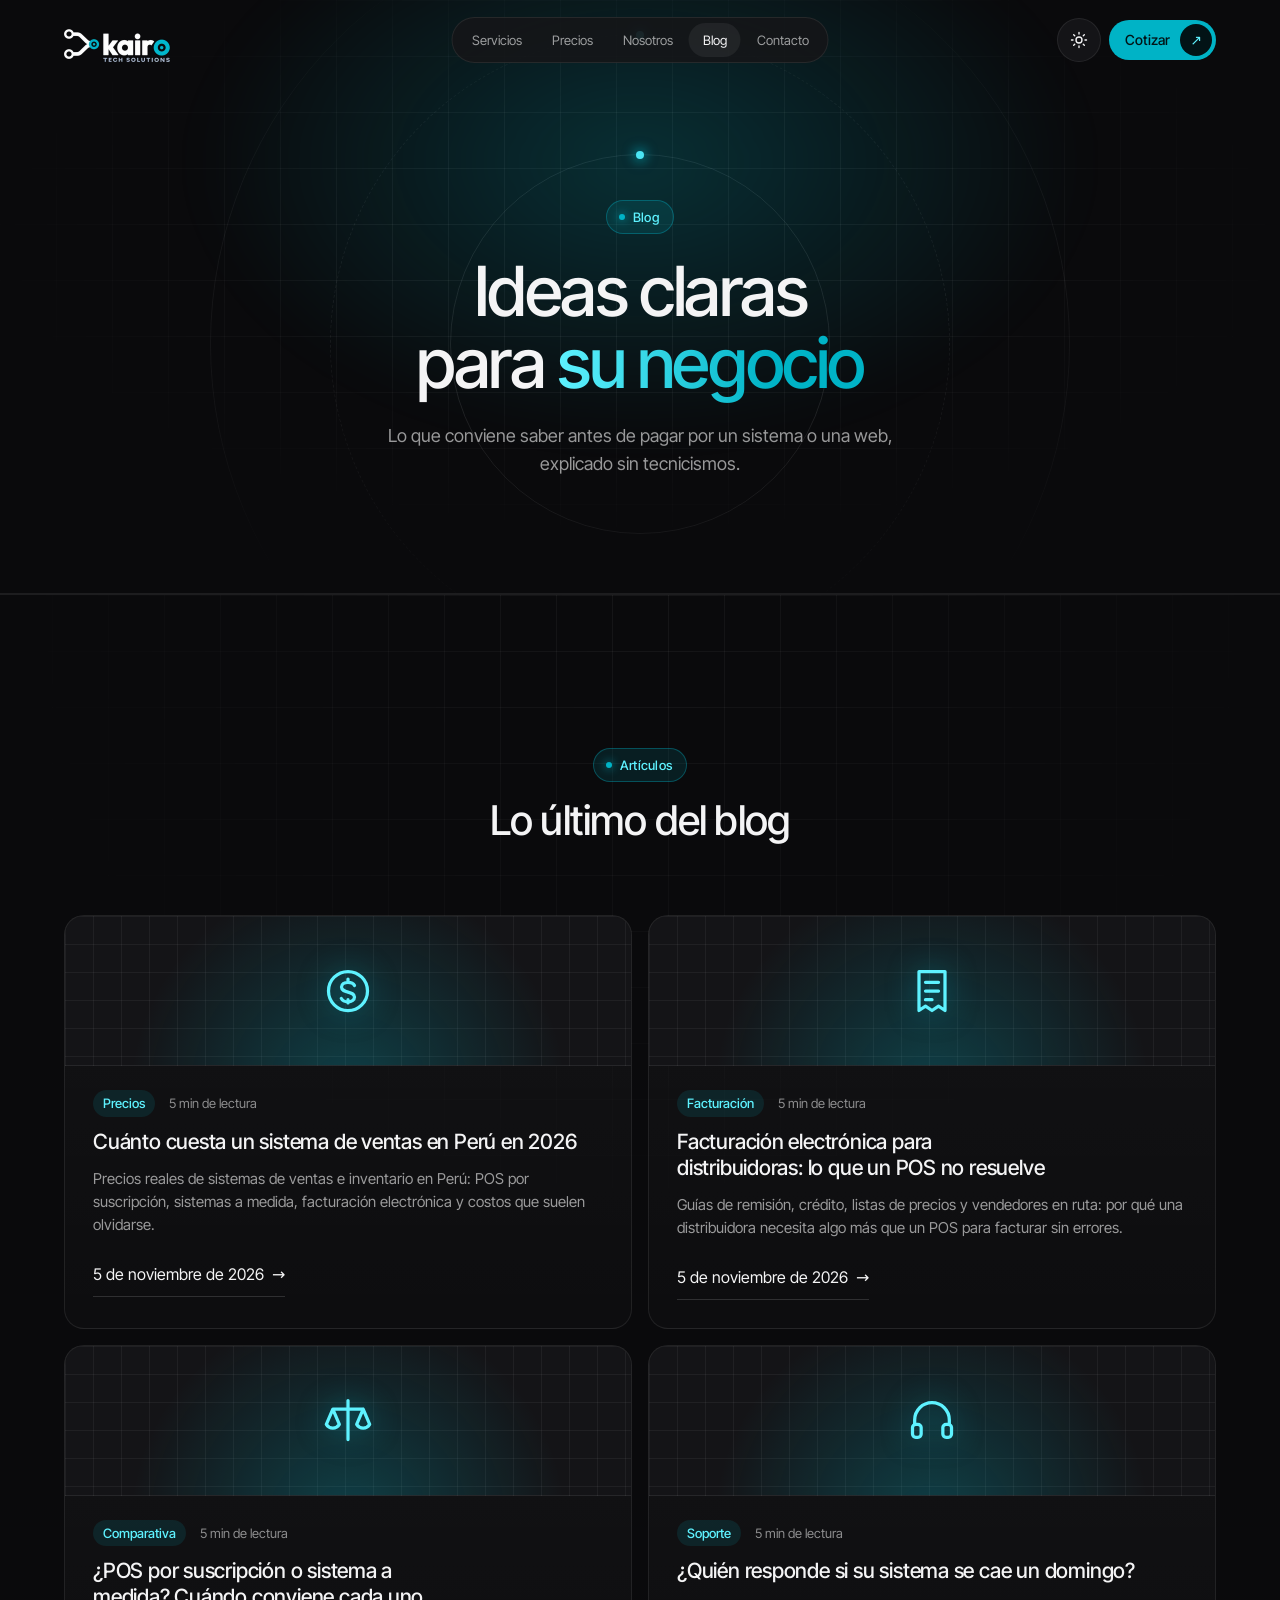
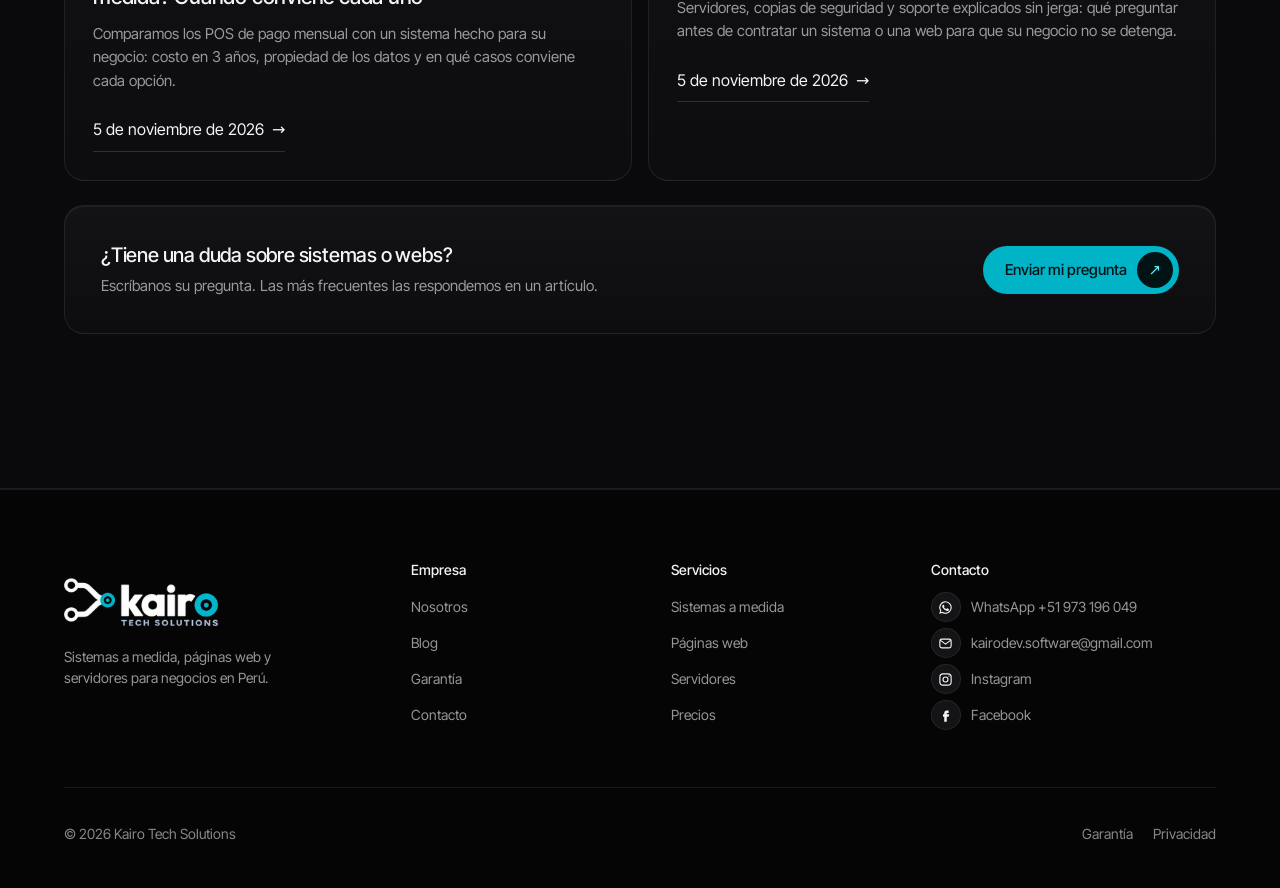
==== blog/index.html @ 1f79575c "Publica la web nueva de Kairo Tech Solutions (Astro) Reemplaza la web anterior por la versión nueva:" ====
<!DOCTYPE html><html lang="es" data-tema="oscuro"><head><meta charset="utf-8"><script>
      // Antes de pintar: aplica el tema guardado para que no parpadee
      try { if (localStorage.getItem("tema") === "claro") document.documentElement.dataset.tema = "claro"; } catch (e) {}
    </script><meta name="viewport" content="width=device-width, initial-scale=1"><title>Blog · Kairo Tech Solutions</title><link rel="preload" href="/_astro/inter-tight-latin-wght-normal.DX-nOvPD.woff2" as="font" type="font/woff2" crossorigin><link rel="preconnect" href="https://wa.me"><meta name="description" content="Artículos sobre sistemas, ventas e inventario para negocios en Perú, explicados sin tecnicismos."><link rel="canonical" href="https://kairodev.pages.dev/blog/"><meta property="og:title" content="Blog · Kairo Tech Solutions"><meta property="og:description" content="Artículos sobre sistemas, ventas e inventario para negocios en Perú, explicados sin tecnicismos."><meta property="og:image" content="https://kairodev.pages.dev/marca/logo-horizontal.png"><meta property="og:type" content="website"><meta property="og:locale" content="es_PE"><link rel="icon" href="/favicon.png"><link rel="apple-touch-icon" href="/apple-touch-icon.png"><meta name="theme-color" content="#050505"><style>/*! tailwindcss v4.3.5 | MIT License | https://tailwindcss.com */
@layer properties{@supports (((-webkit-hyphens:none)) and (not (margin-trim:block))) or ((-moz-orient:inline) and (not (color:rgb(from red r g b)))){*,:before,:after,::backdrop{--tw-rotate-x:initial;--tw-rotate-y:initial;--tw-rotate-z:initial;--tw-skew-x:initial;--tw-skew-y:initial;--tw-border-style:solid;--tw-shadow:0 0 #0000;--tw-shadow-color:initial;--tw-shadow-alpha:100%;--tw-inset-shadow:0 0 #0000;--tw-inset-shadow-color:initial;--tw-inset-shadow-alpha:100%;--tw-ring-color:initial;--tw-ring-shadow:0 0 #0000;--tw-inset-ring-color:initial;--tw-inset-ring-shadow:0 0 #0000;--tw-ring-inset:initial;--tw-ring-offset-width:0px;--tw-ring-offset-color:#fff;--tw-ring-offset-shadow:0 0 #0000;--tw-outline-style:solid;--tw-blur:initial;--tw-brightness:initial;--tw-contrast:initial;--tw-grayscale:initial;--tw-hue-rotate:initial;--tw-invert:initial;--tw-opacity:initial;--tw-saturate:initial;--tw-sepia:initial;--tw-drop-shadow:initial;--tw-drop-shadow-color:initial;--tw-drop-shadow-alpha:100%;--tw-drop-shadow-size:initial;--tw-backdrop-blur:initial;--tw-backdrop-brightness:initial;--tw-backdrop-contrast:initial;--tw-backdrop-grayscale:initial;--tw-backdrop-hue-rotate:initial;--tw-backdrop-invert:initial;--tw-backdrop-opacity:initial;--tw-backdrop-saturate:initial;--tw-backdrop-sepia:initial;--tw-ease:initial}}}@layer theme{:root,:host{--font-sans:-apple-system, BlinkMacSystemFont, "Segoe UI", Roboto, "Helvetica Neue", "Noto Sans", Arial, sans-serif, "Apple Color Emoji", "Segoe UI Emoji", "Segoe UI Symbol", "Noto Color Emoji";--font-mono:ui-monospace, SFMono-Regular, Menlo, Monaco, Consolas, "Liberation Mono", "Courier New", monospace;--ease-in:cubic-bezier(.4, 0, 1, 1);--ease-in-out:cubic-bezier(.4, 0, .2, 1);--default-transition-duration:.15s;--default-transition-timing-function:cubic-bezier(.4, 0, .2, 1);--default-font-family:var(--font-sans);--default-mono-font-family:var(--font-mono)}}@layer base{*,:after,:before,::backdrop{box-sizing:border-box;border:0 solid;margin:0;padding:0}::file-selector-button{box-sizing:border-box;border:0 solid;margin:0;padding:0}html,:host{-webkit-text-size-adjust:100%;tab-size:4;line-height:1.5;font-family:var(--default-font-family,-apple-system, BlinkMacSystemFont, "Segoe UI", Roboto, "Helvetica Neue", "Noto Sans", Arial, sans-serif, "Apple Color Emoji", "Segoe UI Emoji", "Segoe UI Symbol", "Noto Color Emoji");font-feature-settings:var(--default-font-feature-settings,normal);font-variation-settings:var(--default-font-variation-settings,normal);-webkit-tap-highlight-color:transparent}hr{height:0;color:inherit;border-top-width:1px}abbr:where([title]){text-decoration:underline dotted}h1,h2,h3,h4,h5,h6{font-size:inherit;font-weight:inherit}a{color:inherit;-webkit-text-decoration:inherit;-webkit-text-decoration:inherit;-webkit-text-decoration:inherit;text-decoration:inherit}b,strong{font-weight:bolder}code,kbd,samp,pre{font-family:var(--default-mono-font-family,ui-monospace, SFMono-Regular, Menlo, Monaco, Consolas, "Liberation Mono", "Courier New", monospace);font-feature-settings:var(--default-mono-font-feature-settings,normal);font-variation-settings:var(--default-mono-font-variation-settings,normal);font-size:1em}small{font-size:80%}sub,sup{vertical-align:baseline;font-size:75%;line-height:0;position:relative}sub{bottom:-.25em}sup{top:-.5em}table{text-indent:0;border-color:inherit;border-collapse:collapse}:-moz-focusring:where(:not(iframe)){outline:auto}progress{vertical-align:baseline}summary{display:list-item}ol,ul,menu{list-style:none}img,svg,video,canvas,audio,iframe,embed,object{vertical-align:middle;display:block}img,video{max-width:100%;height:auto}button,input,select,optgroup,textarea{font:inherit;font-feature-settings:inherit;font-variation-settings:inherit;letter-spacing:inherit;color:inherit;opacity:1;background-color:#0000;border-radius:0}::file-selector-button{font:inherit;font-feature-settings:inherit;font-variation-settings:inherit;letter-spacing:inherit;color:inherit;opacity:1;background-color:#0000;border-radius:0}:where(select:is([multiple],[size])) optgroup{font-weight:bolder}:where(select:is([multiple],[size])) optgroup option{padding-inline-start:20px}::file-selector-button{margin-inline-end:4px}::placeholder{opacity:1}@supports (not ((-webkit-appearance:-apple-pay-button))) or (contain-intrinsic-size:1px){::placeholder{color:currentColor}@supports (color:color-mix(in lab, red, red)){::placeholder{color:color-mix(in oklab, currentcolor 50%, transparent)}}}textarea{resize:vertical}::-webkit-search-decoration{-webkit-appearance:none}::-webkit-date-and-time-value{min-height:1lh;text-align:inherit}::-webkit-datetime-edit{display:inline-flex}::-webkit-datetime-edit-fields-wrapper{padding:0}::-webkit-datetime-edit{padding-block:0}::-webkit-datetime-edit-year-field{padding-block:0}::-webkit-datetime-edit-month-field{padding-block:0}::-webkit-datetime-edit-day-field{padding-block:0}::-webkit-datetime-edit-hour-field{padding-block:0}::-webkit-datetime-edit-minute-field{padding-block:0}::-webkit-datetime-edit-second-field{padding-block:0}::-webkit-datetime-edit-millisecond-field{padding-block:0}::-webkit-datetime-edit-meridiem-field{padding-block:0}::-webkit-calendar-picker-indicator{line-height:1}:-moz-ui-invalid{box-shadow:none}button,input:where([type=button],[type=reset],[type=submit]){appearance:button}::file-selector-button{appearance:button}::-webkit-inner-spin-button{height:auto}::-webkit-outer-spin-button{height:auto}[hidden]:where(:not([hidden=until-found])){display:none!important}}@layer components;@layer utilities{.visible{visibility:visible}.flex{display:flex}.hidden{display:none}.transform{transform:var(--tw-rotate-x, ) var(--tw-rotate-y, ) var(--tw-rotate-z, ) var(--tw-skew-x, ) var(--tw-skew-y, )}.flex-wrap{flex-wrap:wrap}.border{border-style:var(--tw-border-style);border-width:1px}.text-wrap{text-wrap:wrap}.ring{--tw-ring-shadow:var(--tw-ring-inset, ) 0 0 0 calc(1px + var(--tw-ring-offset-width)) var(--tw-ring-color,currentcolor);box-shadow:var(--tw-inset-shadow), var(--tw-inset-ring-shadow), var(--tw-ring-offset-shadow), var(--tw-ring-shadow), var(--tw-shadow)}.outline{outline-style:var(--tw-outline-style);outline-width:1px}.filter{filter:var(--tw-blur, ) var(--tw-brightness, ) var(--tw-contrast, ) var(--tw-grayscale, ) var(--tw-hue-rotate, ) var(--tw-invert, ) var(--tw-saturate, ) var(--tw-sepia, ) var(--tw-drop-shadow, )}.backdrop-filter{backdrop-filter:var(--tw-backdrop-blur, ) var(--tw-backdrop-brightness, ) var(--tw-backdrop-contrast, ) var(--tw-backdrop-grayscale, ) var(--tw-backdrop-hue-rotate, ) var(--tw-backdrop-invert, ) var(--tw-backdrop-opacity, ) var(--tw-backdrop-saturate, ) var(--tw-backdrop-sepia, )}.transition{transition-property:color,background-color,border-color,outline-color,text-decoration-color,fill,stroke,--tw-gradient-from,--tw-gradient-via,--tw-gradient-to,opacity,box-shadow,transform,translate,scale,rotate,filter,-webkit-backdrop-filter,backdrop-filter,display,content-visibility,overlay,pointer-events;transition-timing-function:var(--tw-ease,var(--default-transition-timing-function));transition-duration:var(--tw-duration,var(--default-transition-duration))}.ease-in{--tw-ease:var(--ease-in);transition-timing-function:var(--ease-in)}.ease-in-out{--tw-ease:var(--ease-in-out);transition-timing-function:var(--ease-in-out)}}@font-face{font-family:Inter Tight Variable;font-style:normal;font-display:swap;font-weight:100 900;src:url(/_astro/inter-tight-cyrillic-ext-wght-normal.okcGN4Nq.woff2)format("woff2-variations");unicode-range:U+460-52F,U+1C80-1C8A,U+20B4,U+2DE0-2DFF,U+A640-A69F,U+FE2E-FE2F}@font-face{font-family:Inter Tight Variable;font-style:normal;font-display:swap;font-weight:100 900;src:url(/_astro/inter-tight-cyrillic-wght-normal.BS41q_Tv.woff2)format("woff2-variations");unicode-range:U+301,U+400-45F,U+490-491,U+4B0-4B1,U+2116}@font-face{font-family:Inter Tight Variable;font-style:normal;font-display:swap;font-weight:100 900;src:url(/_astro/inter-tight-greek-ext-wght-normal.DQgQPNk4.woff2)format("woff2-variations");unicode-range:U+1F??}@font-face{font-family:Inter Tight Variable;font-style:normal;font-display:swap;font-weight:100 900;src:url(/_astro/inter-tight-greek-wght-normal.sS1B39LI.woff2)format("woff2-variations");unicode-range:U+370-377,U+37A-37F,U+384-38A,U+38C,U+38E-3A1,U+3A3-3FF}@font-face{font-family:Inter Tight Variable;font-style:normal;font-display:swap;font-weight:100 900;src:url(/_astro/inter-tight-vietnamese-wght-normal.TKKdAiBA.woff2)format("woff2-variations");unicode-range:U+102-103,U+110-111,U+128-129,U+168-169,U+1A0-1A1,U+1AF-1B0,U+300-301,U+303-304,U+308-309,U+323,U+329,U+1EA0-1EF9,U+20AB}@font-face{font-family:Inter Tight Variable;font-style:normal;font-display:swap;font-weight:100 900;src:url(/_astro/inter-tight-latin-ext-wght-normal.B4u9PlvR.woff2)format("woff2-variations");unicode-range:U+100-2BA,U+2BD-2C5,U+2C7-2CC,U+2CE-2D7,U+2DD-2FF,U+304,U+308,U+329,U+1D00-1DBF,U+1E00-1E9F,U+1EF2-1EFF,U+2020,U+20A0-20AB,U+20AD-20C0,U+2113,U+2C60-2C7F,U+A720-A7FF}@font-face{font-family:Inter Tight Variable;font-style:normal;font-display:swap;font-weight:100 900;src:url(/_astro/inter-tight-latin-wght-normal.DX-nOvPD.woff2)format("woff2-variations");unicode-range:U+??,U+131,U+152-153,U+2BB-2BC,U+2C6,U+2DA,U+2DC,U+304,U+308,U+329,U+2000-206F,U+20AC,U+2122,U+2191,U+2193,U+2212,U+2215,U+FEFF,U+FFFD}:root{color-scheme:dark;--tinte:255 255 255;--fondo:#050505;--superficie:#0c0c0e;--superficie-2:#141417;--borde:rgb(var(--tinte) / 8%);--borde-fuerte:rgb(var(--tinte) / 14%);--texto:#f4f4f5;--texto-2:rgb(var(--tinte) / 58%);--texto-3:rgb(var(--tinte) / 52%);--acento:#00b3c6;--acento-claro:#5ef2ff;--sobre-acento:#021316;--acento-texto:#5ef2ff;--superficie-3:#1d1d22;--nav-fijo:#050505cc;--nav-pildora:#161618d9;--sombra-tarjeta:inset 0 1px 0 #ffffff0d;--banda:#0a0a0c;--resalta:linear-gradient(90deg, #5ef2ff, #00b3c6 70%);--acento-suave:#00b3c61f;--fuente:"Inter Tight Variable", "Inter Tight", system-ui, sans-serif;--radio-s:12px;--radio-m:20px;--radio-l:28px;--pildora:999px;--margen:clamp(16px, 5vw, 80px);--seccion:clamp(88px, 12vw, 160px);--ancho:1200px;--ease:cubic-bezier(.22, 1, .36, 1);--rapido:.16s;--medio:.28s;--lento:.6s}:root[data-tema=claro]{color-scheme:light;--tinte:0 0 0;--fondo:#f6f6f7;--superficie:#fff;--superficie-2:#ececee;--superficie-3:#e2e2e5;--borde:#00000017;--borde-fuerte:#00000029;--texto:#0b0b0c;--texto-2:#000000a8;--texto-3:#00000094;--acento-texto:#00707d;--nav-fijo:#f6f6f7d9;--nav-pildora:#ffffffd9;--sombra-tarjeta:0 1px 2px #0000000a, 0 8px 24px -12px #0000001a;--banda:#ebedf0;--resalta:linear-gradient(90deg, #00808f, #00a3b5 70%)}[data-tema=claro] .tarjeta{background:var(--superficie)}[data-tema=claro] .tarjeta--destacada{background:radial-gradient(120% 50% at 50% 0%, #00b3c61a, transparent 70%), var(--superficie)}[data-tema=claro] .btn--primario:hover{box-shadow:0 8px 24px -8px #00b3c699}.logo-claro{display:none!important}[data-tema=claro] .logo-claro{display:block!important}[data-tema=claro] .logo-oscuro{display:none!important}.cambiando-tema,.cambiando-tema *{transition:background-color var(--medio), color var(--medio), border-color var(--medio)!important}html{background:var(--fondo);color:var(--texto);-webkit-font-smoothing:antialiased;scroll-behavior:smooth;scroll-padding-top:80px}body{font-family:var(--fuente);margin:0;font-size:16px;line-height:1.55;overflow-x:hidden}a{color:inherit;text-decoration:none}img{max-width:100%;height:auto;display:block}h1,h2,h3{text-wrap:balance;margin:0;font-weight:500}h2{letter-spacing:-.02em;font-size:clamp(32px,3.2vw,48px);line-height:1.1}h3{letter-spacing:-.01em;font-size:20px;line-height:1.3}p{margin:0}:focus-visible{outline:2px solid var(--acento);outline-offset:3px;border-radius:6px}.sr-only{clip:rect(0 0 0 0);white-space:nowrap;width:1px;height:1px;position:absolute;overflow:hidden}.contenedor{width:100%;max-width:calc(var(--ancho) + 2 * var(--margen));padding-inline:var(--margen);margin-inline:auto}.seccion{padding-block:var(--seccion)}.btn{border-radius:var(--pildora);cursor:pointer;min-height:48px;transition:transform var(--rapido) var(--ease), background-color var(--rapido), box-shadow var(--medio);border:0;align-items:center;gap:10px;padding:6px 6px 6px 22px;font-family:inherit;font-size:15px;font-weight:500;display:inline-flex}.btn:active{transform:scale(.97)}.btn--primario{background:var(--acento);color:var(--sobre-acento)}.btn--primario:hover{background:var(--acento-claro);box-shadow:0 0 32px #00b3c659}.btn__flecha{border-radius:var(--pildora);background:var(--sobre-acento);width:36px;height:36px;color:var(--acento-claro);transition:transform var(--medio) var(--ease);place-items:center;display:grid}.btn--primario:hover .btn__flecha{transform:rotate(-45deg)}.btn--secundario{background:var(--superficie-2);color:var(--texto);border:1px solid var(--borde);padding:0 22px}.btn--secundario:hover{background:var(--superficie-3)}.btn--chico{min-height:40px;padding:4px 4px 4px 16px;font-size:14px}.btn--chico .btn__flecha{width:32px;height:32px}.nav{z-index:40;padding:18px var(--margen);transition:background-color var(--medio), border-color var(--medio), padding var(--medio) var(--ease);border-bottom:1px solid #0000;justify-content:space-between;align-items:center;gap:16px;display:flex;position:fixed;inset:0 0 auto}.nav--fijo{background:var(--nav-fijo);border-bottom-color:var(--borde);padding-block:10px}.nav__logo img{width:auto;height:44px}.nav__links{border:1px solid var(--borde);border-radius:var(--pildora);background:var(--nav-pildora);gap:2px;padding:5px;display:flex;position:absolute;left:50%;transform:translate(-50%)}.nav__links a{border-radius:var(--pildora);color:var(--texto-2);transition:color var(--rapido), background-color var(--rapido);padding:7px 14px;font-size:13px}.nav__links a:hover,.nav__links a[aria-current=page]{color:var(--texto);background:rgb(var(--tinte) / 6%)}.nav__boton-menu{border-radius:var(--pildora);border:1px solid var(--borde);background:var(--superficie-2);width:44px;height:44px;color:var(--texto);cursor:pointer;place-items:center;display:none}.nav__boton-menu svg{width:18px;height:18px}.nav__acciones{align-items:center;gap:8px;display:flex}.tema{border-radius:var(--pildora);border:1px solid var(--borde);background:var(--superficie-2);width:44px;height:44px;color:var(--texto);cursor:pointer;transition:background-color var(--rapido), transform var(--rapido) var(--ease);place-items:center;display:grid}.tema:hover{background:var(--superficie-3)}.tema:active{transform:scale(.94)}.tema svg{width:18px;height:18px}.tema .icono-luna,[data-tema=claro] .tema .icono-sol{display:none}[data-tema=claro] .tema .icono-luna{display:block}.menu-movil{z-index:50;padding:18px var(--margen) 32px;background:var(--fondo);opacity:0;visibility:hidden;transition:opacity var(--medio) var(--ease), transform var(--medio) var(--ease), visibility 0s linear var(--medio);flex-direction:column;display:flex;position:fixed;inset:0;transform:translateY(-8px)}.menu-movil[data-abierto]{opacity:1;visibility:visible;transition-delay:0s;transform:none}.menu-movil__cabecera{justify-content:space-between;align-items:center;display:flex}.menu-movil__cabecera img{width:auto;height:44px}.menu-movil nav{flex-direction:column;margin-top:40px;display:flex}.menu-movil nav a{letter-spacing:-.02em;border-bottom:1px solid var(--borde);padding:12px 0;font-size:28px;display:block}.menu-movil .btn{justify-content:space-between;margin-top:auto}@media (width<=900px){.nav__links,.nav .btn--chico{display:none}.nav__boton-menu{display:grid}}.hero{background:var(--fondo);isolation:isolate;min-height:100svh;position:relative;overflow:hidden}.hero [data-globo]{z-index:0;opacity:0;transition:opacity 1.6s .2s;position:absolute;inset:0;-webkit-mask-image:linear-gradient(#000 58%,#0009 76%,#0000 94%);mask-image:linear-gradient(#000 58%,#0009 76%,#0000 94%)}.globo-listo [data-globo]{opacity:1}.hero__contenido{z-index:2;grid-template-columns:1fr auto;align-items:end;gap:32px;padding:0 clamp(16px,7vw,120px) clamp(36px,8vh,80px);display:grid;position:absolute;inset:auto 0 0}.hero h1{letter-spacing:-.025em;margin-bottom:14px;font-size:clamp(40px,4.4vw,68px);line-height:1.08}.hero h1 .l{display:block}.hero .rota{display:inline-block}.hero__bajada{max-width:40ch;color:var(--texto-2);margin-bottom:26px;font-size:15px;line-height:1.5}.hero__acciones{flex-wrap:wrap;gap:10px;display:flex}.canales{color:var(--texto-2);align-items:center;gap:10px;font-size:13px;display:flex}.canales a{background:var(--superficie-2);border:1px solid var(--borde);width:44px;height:44px;color:var(--texto);transition:background-color var(--rapido), color var(--rapido);border-radius:50%;place-items:center;display:grid}.canales a:hover{background:var(--acento);color:var(--sobre-acento)}.canales svg{width:18px;height:18px}@media (width<=860px){.hero__contenido{grid-template-columns:1fr;gap:28px;padding-bottom:32px}.hero h1{font-size:clamp(36px,10vw,46px)}}.aparece{opacity:0;filter:blur(8px);animation:aparece .9s var(--ease) forwards;transform:translateY(14px)}.aparece:nth-child(2){animation-delay:.12s}.d1{animation-delay:.3s}.d2{animation-delay:.42s}.d3{animation-delay:.54s}@keyframes aparece{to{opacity:1;filter:blur();transform:none}}.listo .aparece{opacity:1;filter:none;animation:none;transform:none}.listo [data-globo]{opacity:1;transition:none}.js-anim [data-revelar]{opacity:0;filter:blur(6px);transition:opacity var(--lento) var(--ease), filter var(--lento) var(--ease), transform var(--lento) var(--ease);transform:translateY(16px)}.js-anim [data-revelar].visto{opacity:1;filter:none;transform:none}.js-anim [data-revelar].fin{transition:none}.cabecera{gap:20px;margin-bottom:clamp(40px,6vw,72px);display:grid}.cabecera p{color:var(--texto-2);max-width:52ch}.cabecera--centrada{text-align:center;justify-items:center}.cabecera--centrada h2{max-width:18ch}.etiqueta{border-radius:var(--pildora);background:var(--acento-suave);color:var(--acento-texto);letter-spacing:.02em;border:1px solid #00b3c659;align-items:center;gap:8px;padding:6px 14px 6px 12px;font-size:13px;font-weight:500;display:inline-flex}.etiqueta:before{content:"";background:var(--acento);width:6px;height:6px;box-shadow:0 0 10px var(--acento);border-radius:50%}.cabecera--centrada .etiqueta{margin-bottom:-4px}.resalta{background:var(--resalta);color:#0000;-webkit-background-clip:text;background-clip:text}.cabecera--centrada p{margin-inline:auto}.seccion--banda{isolation:isolate;background:var(--banda);border-block:1px solid var(--borde);position:relative}.seccion--banda:before{content:"";z-index:-1;pointer-events:none;background-image:linear-gradient(rgb(var(--tinte) / 5%) 1px, transparent 1px), linear-gradient(90deg, rgb(var(--tinte) / 5%) 1px, transparent 1px);background-position:top;background-size:56px 56px;position:absolute;inset:0;-webkit-mask-image:radial-gradient(70% 60% at 50% 0,#000,#0000 75%);mask-image:radial-gradient(70% 60% at 50% 0,#000,#0000 75%)}.seccion--banda .ruta__nodo{box-shadow:0 0 0 8px var(--banda)}.seccion--banda .ruta li:hover .ruta__nodo{box-shadow:0 0 0 8px var(--banda), 0 0 32px #00b3c64d}.seccion--banda+.seccion--banda{border-top:0}.tarjeta{border-radius:var(--radio-m);background:linear-gradient(180deg, rgb(var(--tinte) / 4%), rgb(var(--tinte) / 1.5%));border:1px solid var(--borde);box-shadow:var(--sombra-tarjeta);transition:border-color var(--medio);transition:border-color var(--medio), transform var(--medio) var(--ease), box-shadow var(--medio);padding:28px;position:relative}@media (hover:hover){.tarjeta:hover{box-shadow:var(--sombra-tarjeta), 0 18px 40px -20px #00b3c659;border-color:#00b3c666;transform:translateY(-4px)}.grafico.tarjeta:hover,.panel.tarjeta:hover{transform:none}}.tarjeta p{color:var(--texto-2)}.tarjeta--destacada{background:radial-gradient(120% 50% at 50% 0%, #00b3c61f, transparent 70%), linear-gradient(180deg, rgb(var(--tinte) / 4%), rgb(var(--tinte) / 1.5%));border-color:#00b3c666}.tarjeta--destacada:hover{border-color:#00b3c699}.ejemplo{border-radius:var(--pildora);border:1px dashed var(--borde-fuerte);color:var(--texto-3);white-space:nowrap;align-items:center;padding:2px 8px;font-size:11px;line-height:1.6;display:inline-flex}.punto{background:var(--acento);width:6px;height:6px;box-shadow:0 0 10px var(--acento);border-radius:50%;flex:none}.frag{border:1px solid var(--borde);border-radius:var(--radio-s);background:var(--fondo);color:var(--texto-2);font-size:13px;overflow:hidden}.frag__barra{border-bottom:1px solid var(--borde);color:var(--texto);justify-content:space-between;align-items:center;gap:12px;padding:10px 14px;display:flex}.frag table{border-collapse:collapse;font-variant-numeric:tabular-nums;width:100%}.frag th{text-align:left;color:var(--texto-3);padding:8px 14px;font-weight:400}.frag td{border-top:1px solid var(--borde);padding:9px 14px}.frag td:not(:first-child),.frag th:not(:first-child){text-align:right}.frag td:first-child{color:var(--texto)}.frag td:not(:first-child){white-space:nowrap}@media (width<=480px){.frag th,.frag td{padding-inline:10px}}.cian{color:var(--acento-texto)}.pilar__icono{width:52px;height:52px;color:var(--acento-texto);background:linear-gradient(145deg,#00b3c638,#00b3c60f);border:1px solid #00b3c659;border-radius:14px;flex:none;place-items:center;display:grid;box-shadow:inset 0 1px #ffffff14,0 8px 24px -12px #00b3c699}.pilar__icono svg{width:24px;height:24px}.pilar ul,.servicio ul{color:var(--texto-2);gap:8px;margin:0;padding:0;font-size:14px;list-style:none;display:grid}.pilar li,.servicio li{align-items:center;gap:10px;display:flex}.pilar li svg,.servicio li svg{width:16px;height:16px;color:var(--acento-texto);flex:none}.pilares{grid-template-columns:repeat(3,1fr);gap:16px;display:grid}.pilar{align-content:start;gap:16px;padding:32px 28px;display:grid}.pilar h3{margin-top:6px}.pilar ul{border-top:1px solid var(--borde);padding-top:18px}@media (width<=960px){.pilares{grid-template-columns:1fr}}.servicios{grid-template-columns:repeat(2,1fr);gap:16px;display:grid}.servicio{align-content:start;gap:14px;padding:32px;display:grid}.servicio__cabeza{justify-content:space-between;align-items:start;margin-bottom:8px;display:flex}.servicio__num{letter-spacing:-.04em;color:#0000;-webkit-text-stroke:1px var(--borde-fuerte);font-size:44px;font-weight:500;line-height:1}.servicio h3{font-size:24px}.servicio ul{border-block:1px solid var(--borde);grid-template-columns:1fr 1fr;gap:10px 16px;margin:8px 0 6px;padding:18px 0}.servicio .enlace-flecha{justify-self:start}@media (width<=860px){.servicios{grid-template-columns:1fr}}@media (width<=420px){.servicio{padding:24px 20px}.servicio ul{grid-template-columns:1fr}}.lista{margin:8px 0 0;padding:0;list-style:none;display:grid}.lista li{border-top:1px solid var(--borde);align-items:baseline;gap:14px;padding:14px 0;display:flex}.lista li .punto{transform:translateY(-3px)}.app{border-radius:var(--radio-m);border:1px solid var(--borde-fuerte);background:var(--superficie);max-width:1040px;color:var(--texto-2);margin-inline:auto;font-size:13px;overflow:hidden;box-shadow:0 40px 100px -40px #00b3c659,0 20px 50px -30px #00000080}.app__barra{border-bottom:1px solid var(--borde);background:var(--superficie-2);align-items:center;gap:14px;padding:12px 16px;display:flex}.app__puntos{gap:6px;display:flex}.app__puntos i{border-radius:50%;width:10px;height:10px}.app__puntos i:first-child{background:#ff5f57}.app__puntos i:nth-child(2){background:#febc2e}.app__puntos i:last-child{background:#28c840}.app__url{border-radius:var(--pildora);background:var(--fondo);max-width:320px;color:var(--texto-3);text-align:center;flex:1;margin-inline:auto;padding:4px 12px;font-size:12px}.app__cuerpo{grid-template-columns:170px 1fr;min-height:380px;display:grid}.app__menu{border-right:1px solid var(--borde);align-content:start;gap:2px;padding:16px 10px;display:grid}.app__menu span{border-radius:8px;padding:8px 12px}.app__menu .activo{background:var(--acento-suave);color:var(--acento-texto)}.app__main{align-content:start;gap:16px;padding:20px;display:grid}.app__saludo{gap:2px;display:grid}.app__saludo b{color:var(--texto);font-size:18px;font-weight:500}.app__kpis{grid-template-columns:repeat(3,1fr);gap:12px;display:grid}.app__kpi{border-radius:var(--radio-s);border:1px solid var(--borde);background:var(--fondo);gap:4px;padding:14px;display:grid}.app__kpi b{letter-spacing:-.02em;color:var(--texto);font-variant-numeric:tabular-nums;white-space:nowrap;font-size:clamp(20px,2.2vw,26px);font-weight:500}.app__kpi small{color:var(--texto-3);font-size:12px}.app__kpi small.sube{color:#16a34a}.app__kpi small.alerta{color:var(--acento-texto)}.app__fila{grid-template-columns:1.4fr 1fr;gap:12px;display:grid}.app__grafico,.app__lista{border-radius:var(--radio-s);border:1px solid var(--borde);background:var(--fondo);padding:14px}.app__titulo{color:var(--texto);justify-content:space-between;gap:8px;margin-bottom:10px;display:flex}.app__grafico svg{width:100%;height:130px;display:block}.app__dias{color:var(--texto-3);justify-content:space-between;margin-top:6px;font-size:11px;display:flex}.app__mov{border-top:1px solid var(--borde);grid-template-columns:auto 1fr auto;align-items:center;gap:10px;padding:9px 0;display:grid}.app__hora{color:var(--texto-3);font-variant-numeric:tabular-nums}.app__det{color:var(--texto);display:grid}.app__det small{color:var(--texto-3);font-size:11px}.app__mov b{color:var(--texto);font-variant-numeric:tabular-nums;font-weight:500}.app__puntos-lista{grid-template-columns:repeat(3,1fr);gap:24px;max-width:1040px;margin:40px auto 0;display:grid}.app__puntos-lista>div{align-items:baseline;gap:14px;display:flex}.app__puntos-lista .punto{transform:translateY(-3px)}.app__puntos-lista b{color:var(--texto);margin-bottom:4px;font-weight:500;display:block}.app__puntos-lista p{color:var(--texto-2);font-size:15px}@media (width<=900px){.app__cuerpo{grid-template-columns:1fr}.app__menu{border-right:0;border-bottom:1px solid var(--borde);padding:10px;display:flex;overflow:hidden}.app__menu span{white-space:nowrap}.app__fila{grid-template-columns:1fr}.app__puntos-lista{grid-template-columns:1fr;gap:16px}}@media (width<=560px){.app__kpis{grid-template-columns:1fr 1fr}.app__kpi:first-child{grid-column:1/-1}.app__barra .ejemplo{display:none}.app__main{padding:14px}}.ruta{position:relative}.ruta ol{grid-template-columns:repeat(5,1fr);gap:24px;margin:0;padding:0;list-style:none;display:grid;position:relative}.ruta li{text-align:center;align-content:start;justify-items:center;gap:10px;display:grid}.ruta h3{margin-top:14px;font-size:18px}.ruta p{color:var(--texto-2);max-width:24ch;font-size:15px}.ruta__linea{background:linear-gradient(90deg, var(--acento), #00b3c659 60%, var(--borde-fuerte));transform-origin:0;height:2px;transition:transform 1.2s var(--ease) .2s;border-radius:2px;position:absolute;top:36px;left:10%;right:10%}.js-anim .ruta .ruta__linea{transform:scaleX(0)}.js-anim .ruta.visto .ruta__linea{transform:none}.js-anim .ruta.fin .ruta__linea{transition:none}.ruta__nodo{background:var(--superficie);border:1px solid var(--borde-fuerte);width:72px;height:72px;color:var(--texto);box-shadow:0 0 0 8px var(--fondo);transition:border-color var(--medio), box-shadow var(--medio), color var(--medio);border-radius:50%;place-items:center;display:grid;position:relative}.ruta__nodo svg{width:28px;height:28px}.ruta__num{background:var(--acento);width:24px;height:24px;color:var(--sobre-acento);font-variant-numeric:tabular-nums;border-radius:50%;place-items:center;font-size:12px;font-weight:600;display:grid;position:absolute;top:-2px;right:-2px}.ruta li:hover .ruta__nodo{border-color:var(--acento);color:var(--acento-texto);box-shadow:0 0 0 8px var(--fondo), 0 0 32px #00b3c64d}.ruta__recibe{border-radius:var(--pildora);background:var(--acento-suave);color:var(--acento-texto);white-space:nowrap;margin-top:4px;padding:4px 12px;font-size:12px}@media (width<=960px){.ruta ol{grid-template-columns:1fr;gap:28px}.ruta li{text-align:left;grid-template-columns:72px 1fr;justify-items:start;gap:6px 20px}.ruta__nodo{grid-row:span 3}.ruta h3{margin-top:6px}.ruta p{max-width:46ch}.ruta__linea{transform-origin:top;background:linear-gradient(180deg, var(--acento), #00b3c659 60%, var(--borde-fuerte));width:2px;height:auto;inset:36px auto 36px 35px}.js-anim .ruta .ruta__linea{transform:scaleY(0)}}.cifras{grid-template-columns:1fr 1fr;gap:16px;display:grid}.cifras .tarjeta{align-content:space-between;gap:10px;min-height:180px;display:grid}.cifra{letter-spacing:-.03em;font-variant-numeric:tabular-nums;white-space:nowrap;font-size:clamp(32px,3.4vw,52px);line-height:1}.cifras p{font-size:15px}@media (width<=480px){.cifras{grid-template-columns:1fr}.cifras .tarjeta{min-height:0}}.rubros{grid-template-columns:repeat(3,1fr);gap:16px;display:grid}.rubro{align-items:flex-start;gap:18px;padding:24px;display:flex}.rubro h3{margin-bottom:6px;font-size:18px}.rubro p{font-size:15px}.rubros__nota{color:var(--texto-2);flex-wrap:wrap;justify-content:center;align-items:center;gap:4px 14px;margin-top:36px;display:flex}@media (width<=960px){.rubros{grid-template-columns:1fr 1fr}}@media (width<=640px){.rubros{grid-template-columns:1fr}}.planes{grid-template-columns:repeat(4,1fr);align-items:stretch;gap:16px;display:grid}.plan{flex-direction:column;gap:20px;display:flex}.plan__cabeza{gap:4px;display:grid}.plan__cabeza h3{justify-content:space-between;align-items:center;gap:8px;font-size:18px;display:flex}.plan__insignia{border-radius:var(--pildora);background:var(--fondo);color:var(--acento-texto);letter-spacing:0;white-space:nowrap;border:1px solid #00b3c680;padding:3px 10px;font-size:12px;font-weight:400;position:absolute;top:-12px;left:28px}.plan__para{font-size:14px}.plan__precio{gap:2px;display:grid}.plan__precio small{color:var(--texto-3);font-size:13px}.plan__precio strong{letter-spacing:-.03em;font-variant-numeric:tabular-nums;font-size:40px;font-weight:500;line-height:1.05}.plan ul{border-top:1px solid var(--borde);color:var(--texto-2);flex:1;align-content:start;gap:10px;margin:0;padding:20px 0 0;font-size:14px;list-style:none;display:grid}.plan li{align-items:flex-start;gap:10px;display:flex}.plan li svg{width:16px;height:16px;color:var(--texto-3);flex:none;margin-top:3px}.plan--destacado li svg{color:var(--acento-texto)}.plan .btn{justify-content:center}.plan .btn--primario{justify-content:space-between}.planes__nota{text-align:center;color:var(--texto-3);margin-top:28px;font-size:14px}@media (width<=1100px){.planes{grid-template-columns:repeat(2,1fr)}}@media (width<=620px){.planes{grid-template-columns:1fr}}.quien{margin-bottom:0}.quien h2{max-width:20ch}.quien__texto{justify-items:center;gap:16px;display:grid}.quien__texto p{color:var(--texto-2);max-width:58ch;font-size:18px;line-height:1.6}.quien__texto .enlace-flecha{margin-top:4px}.enlace-flecha{min-height:44px;color:var(--texto);border-bottom:1px solid var(--borde-fuerte);transition:border-color var(--rapido), color var(--rapido);align-items:center;gap:8px;display:inline-flex}.enlace-flecha:hover{color:var(--acento-texto);border-color:var(--acento)}.preguntas{border-top:1px solid var(--borde);max-width:760px;margin-inline:auto}.preguntas details{border-bottom:1px solid var(--borde)}.preguntas summary{cursor:pointer;letter-spacing:-.01em;justify-content:space-between;align-items:center;gap:24px;min-height:64px;padding:18px 0;font-size:17px;list-style:none;display:flex}.preguntas summary::-webkit-details-marker{display:none}.preguntas summary svg{width:18px;height:18px;color:var(--texto-3);transition:transform var(--medio) var(--ease), color var(--rapido);flex:none}.preguntas summary:hover svg{color:var(--texto)}.preguntas details[open] summary svg{color:var(--acento-texto);transform:rotate(45deg)}.preguntas details p{color:var(--texto-2);max-width:62ch;padding:0 48px 24px 0}.cierre{text-align:center;padding-block:clamp(64px,9vw,120px) clamp(80px,11vw,140px);position:relative}.cierre__caja{isolation:isolate;border-radius:var(--radio-l);background:var(--superficie);border:1px solid #00b3c64d;justify-items:center;gap:20px;padding:clamp(56px,8vw,104px) clamp(20px,5vw,64px);display:grid;position:relative;overflow:hidden;box-shadow:0 30px 80px -40px #00b3c673}.cierre__caja:before{content:"";z-index:-1;background-image:linear-gradient(rgb(var(--tinte) / 5%) 1px, transparent 1px), linear-gradient(90deg, rgb(var(--tinte) / 5%) 1px, transparent 1px);background-position:50%;background-size:44px 44px;position:absolute;inset:0;-webkit-mask-image:radial-gradient(60% 70%,#000,#0000 80%);mask-image:radial-gradient(60% 70%,#000,#0000 80%)}.cierre__caja:after{content:"";z-index:-1;filter:blur(80px);background:#00b3c638;border-radius:50%;width:70%;height:90%;position:absolute;bottom:-60%;left:50%;transform:translate(-50%)}.cierre h2{max-width:16ch;font-size:clamp(36px,4.4vw,64px)}.cierre p{color:var(--texto-2);max-width:46ch;margin-bottom:12px}.pie{border-top:1px solid var(--borde);color:var(--texto-2);background:var(--fondo);padding-block:72px 32px;font-size:14px}[data-tema=claro] .pie{color-scheme:dark;--tinte:255 255 255;--fondo:#050505;--superficie-2:#141417;--borde:#ffffff14;--borde-fuerte:#ffffff24;--texto:#f4f4f5;--texto-2:#ffffff9e;--texto-3:#ffffff85;--acento-texto:#5ef2ff;border-top-color:#0000}[data-tema=claro] .pie .logo-oscuro{display:block!important}[data-tema=claro] .pie .logo-claro{display:none!important}.pie__grilla{grid-template-columns:1.4fr 1fr 1fr 1.3fr;gap:40px;display:grid}.pie__marca img{width:auto;height:64px;margin-bottom:20px}.pie__contactos a{gap:10px;min-height:40px}.pie__icono{border:1px solid var(--borde);background:var(--superficie-2);width:30px;height:30px;color:var(--texto);transition:background-color var(--rapido), color var(--rapido), border-color var(--rapido);border-radius:50%;flex:none;place-items:center;display:grid}.pie__icono svg{width:15px;height:15px}.pie__contactos a:hover .pie__icono{background:var(--acento);border-color:var(--acento);color:var(--sobre-acento)}.pie__marca p{max-width:32ch}.pie h2{letter-spacing:0;color:var(--texto);margin-bottom:14px;font-size:14px}.pie ul{gap:4px;margin:0;padding:0;list-style:none;display:grid}.pie ul a{min-height:32px;transition:color var(--rapido);align-items:center;display:inline-flex}.pie ul a:hover{color:var(--texto)}.pie__final{border-top:1px solid var(--borde);color:var(--texto-3);flex-wrap:wrap;justify-content:space-between;gap:12px;margin-top:56px;padding-top:24px;display:flex}.pie__final nav{gap:20px;display:flex}.pie__final nav a,.pie__final>span{align-items:center;min-height:44px;display:inline-flex}.pie__final a:hover{color:var(--texto)}@media (width<=860px){.pie__grilla{grid-template-columns:1fr 1fr}.pie__marca{grid-column:1/-1}}.pagina{padding-top:clamp(140px,16vw,200px);padding-bottom:var(--seccion)}.pagina__cabeza{text-align:center;justify-items:center;gap:20px;max-width:820px;margin:0 auto clamp(48px,7vw,88px);display:grid}.pagina__cabeza h1{letter-spacing:-.03em;font-size:clamp(40px,5vw,72px);line-height:1.05}.pagina__cabeza p{color:var(--texto-2);max-width:52ch;font-size:18px}.pagina__cabeza time,.pagina__cabeza .rotulo{color:var(--texto-3);font-size:14px}.pagina__bloque+.pagina__bloque{margin-top:clamp(64px,9vw,120px)}.grilla-2{grid-template-columns:repeat(2,1fr);gap:16px;display:grid}.grilla-3{grid-template-columns:repeat(3,1fr);gap:16px;display:grid}.grilla-2 .tarjeta,.grilla-3 .tarjeta{align-content:start;gap:10px;display:grid}@media (width<=860px){.grilla-2,.grilla-3{grid-template-columns:1fr}}.prosa{max-width:68ch;color:var(--texto-2);font-size:17px;line-height:1.7}.prosa>*+*{margin-top:1.1em}.prosa h2{color:var(--texto);margin-top:2.2em;font-size:clamp(24px,2.4vw,30px)}.prosa h3{color:var(--texto);margin-top:1.8em}.prosa strong{color:var(--texto);font-weight:500}.prosa a{color:var(--texto);text-decoration:underline;-webkit-text-decoration-color:var(--acento);-webkit-text-decoration-color:var(--acento);text-decoration-color:var(--acento);text-underline-offset:3px}.prosa a:hover{color:var(--acento-texto)}.prosa ul,.prosa ol{padding-left:1.2em}.prosa li+li{margin-top:.4em}.prosa li::marker{color:var(--texto-3)}.prosa blockquote{border-left:2px solid var(--acento);color:var(--texto);margin-inline:0;padding-left:20px}.prosa table{border-collapse:collapse;width:100%;font-size:15px;display:block;overflow-x:auto}.prosa th,.prosa td{border-bottom:1px solid var(--borde);text-align:left;padding:10px 12px}.prosa th{color:var(--texto);font-weight:500}.prosa hr{border:0;border-top:1px solid var(--borde);margin-block:2.5em}.prosa code{background:var(--superficie-2);color:var(--texto);border-radius:6px;padding:2px 6px;font-size:.9em}.canal{align-content:start;gap:14px;display:grid}.canal__icono{background:var(--superficie-2);border:1px solid var(--borde);width:44px;height:44px;color:var(--texto);border-radius:50%;place-items:center;display:grid}.canal__icono svg{width:18px;height:18px}.canal--principal .canal__icono{background:var(--acento);color:var(--sobre-acento);border-color:#0000}.canal a.dato{color:var(--texto);word-break:break-word;font-size:18px}.canal a.dato:hover{color:var(--acento-texto)}.contacto{grid-template-columns:1.2fr 1fr 1fr;gap:16px;display:grid}@media (width<=960px){.contacto{grid-template-columns:1fr}}.articulos{border-top:1px solid var(--borde);max-width:860px;margin:0;padding:0;list-style:none}.articulos li{border-bottom:1px solid var(--borde)}.articulos a{transition:color var(--rapido);grid-template-columns:150px 1fr;gap:8px 32px;padding:28px 0;display:grid}.articulos a:hover h2{color:var(--acento-texto)}.articulos time{color:var(--texto-3);padding-top:4px;font-size:14px}.articulos h2{letter-spacing:-.01em;transition:color var(--rapido);font-size:22px;line-height:1.3}.articulos p{color:var(--texto-2);grid-column:2}.articulos .ejemplo{vertical-align:middle;margin-left:10px}@media (width<=640px){.articulos a{grid-template-columns:1fr}.articulos p{grid-column:auto}}.vacio{color:var(--texto-2)}.volver{min-height:44px;color:var(--texto-2);transition:color var(--rapido);align-items:center;gap:8px;display:inline-flex}.volver:hover{color:var(--texto)}@media (prefers-reduced-motion:reduce){html{scroll-behavior:auto}.aparece{opacity:1;filter:none;animation:none;transform:none}.js-anim [data-revelar]{filter:none;transform:none}*,:before,:after{transition-duration:0s!important}}.pagina-hero{isolation:isolate;background:var(--banda);border-bottom:1px solid var(--borde);padding:clamp(140px,16vw,200px) 0 clamp(72px,9vw,120px);position:relative;overflow:hidden}.pagina-hero:before{content:"";z-index:-2;background-image:linear-gradient(rgb(var(--tinte) / 5%) 1px, transparent 1px), linear-gradient(90deg, rgb(var(--tinte) / 5%) 1px, transparent 1px);background-size:56px 56px;position:absolute;inset:0;-webkit-mask-image:radial-gradient(70% 70% at 50% 40%,#000 30%,#0000 75%);mask-image:radial-gradient(70% 70% at 50% 40%,#000 30%,#0000 75%)}.pagina-hero:after{content:"";z-index:-1;aspect-ratio:1.6;filter:blur(20px);pointer-events:none;background:radial-gradient(closest-side,#00b3c638,#0000);width:min(900px,120vw);position:absolute;top:-20%;left:50%;translate:-50%}.pagina-hero__fondo{z-index:-1;pointer-events:none;position:absolute;inset:0;-webkit-mask-image:radial-gradient(60% 75%,#000 35%,#0000 80%);mask-image:radial-gradient(60% 75%,#000 35%,#0000 80%)}.anillo{aspect-ratio:1;border:1px solid rgb(var(--tinte) / 9%);border-radius:50%;animation:40s linear infinite gira;position:absolute;top:58%;left:50%;translate:-50% -50%}.anillo--1{width:380px}.anillo--2{border-style:dashed;border-color:rgb(var(--tinte) / 7%);width:620px;animation-duration:60s;animation-direction:reverse}.anillo--3{width:860px;animation-duration:90s}.anillo i{background:var(--acento-texto);border-radius:50%;width:8px;height:8px;margin-left:-4px;position:absolute;top:-4px;left:50%;box-shadow:0 0 12px 2px #00b3c6b3}.anillo i+i{top:auto;bottom:-4px}@keyframes gira{to{rotate:360deg}}@media (prefers-reduced-motion:reduce){.anillo{animation:none}}.pagina-hero__contenido{text-align:center;justify-items:center;gap:22px;display:grid}.pagina-hero h1{letter-spacing:-.035em;max-width:16ch;font-size:clamp(40px,5.4vw,76px);line-height:1.04}.pagina-hero__contenido>p{color:var(--texto-2);max-width:58ch;font-size:clamp(16px,1.4vw,19px)}.pagina-hero .rotulo{color:var(--texto-3)}.pagina-hero__acciones{flex-wrap:wrap;justify-content:center;gap:12px;margin-top:8px;display:flex}.pagina--tras-hero{padding-top:clamp(56px,8vw,96px)}@media (width<=640px){.anillo--1{width:260px}.anillo--2{width:420px}.anillo--3{width:600px}}.hoja{border-radius:var(--radio-m);border:1px solid var(--borde);background:var(--superficie);max-width:860px;box-shadow:var(--sombra-tarjeta);margin-inline:auto;padding:clamp(28px,5vw,56px)}.hoja .prosa{max-width:none}.pagina .grilla-3{margin-bottom:clamp(40px,6vw,64px)}.no-encontrada{border-bottom:0;place-content:center;min-height:100svh;display:grid}.no-encontrada__cifra{letter-spacing:-.06em;background:linear-gradient(180deg, var(--texto), rgb(var(--tinte) / 15%));color:#0000;-webkit-background-clip:text;background-clip:text;font-size:clamp(96px,16vw,200px);font-weight:500;line-height:.9}.manifiesto{isolation:isolate;text-align:center;position:relative;overflow:hidden}.manifiesto:before{content:"";aspect-ratio:2;z-index:-1;background:radial-gradient(closest-side,#00b3c624,#0000);width:min(760px,110vw);position:absolute;top:50%;left:50%;translate:-50% -50%}.manifiesto__texto{letter-spacing:-.03em;max-width:24ch;color:var(--texto);margin-inline:auto;font-size:clamp(28px,3.6vw,50px);line-height:1.18}.forma{grid-template-columns:repeat(3,1fr);gap:16px;display:grid}.forma__item{align-content:start;gap:12px;padding:28px;display:grid}.forma__item h3{font-size:20px}.forma__item p{font-size:15px}@media (width<=960px){.forma{grid-template-columns:1fr 1fr}}@media (width<=600px){.forma{grid-template-columns:1fr}}.contacto2{grid-template-columns:1.5fr 1fr;align-items:stretch;gap:16px;display:grid}.contacto2__wa{grid-template-columns:1fr 1fr;align-items:center;gap:28px;padding:clamp(24px,3.5vw,40px);display:grid}.contacto2__wa-texto{justify-items:start;gap:14px;display:grid}.contacto2__wa-texto p{color:var(--texto-2);font-size:15px}.contacto2__numero{letter-spacing:-.02em;color:var(--texto);font-variant-numeric:tabular-nums;font-size:clamp(26px,2.6vw,36px);font-weight:500}.contacto2__numero:hover{color:var(--acento-texto)}.contacto2__chat{border-radius:var(--radio-s);border:1px solid var(--borde);background:var(--fondo);align-content:start;gap:10px;padding:16px;font-size:13.5px;line-height:1.45;display:grid}.contacto2__chat-cabeza{border-bottom:1px solid var(--borde);align-items:center;gap:10px;padding-bottom:12px;display:flex}.contacto2__chat-cabeza div{display:grid}.contacto2__chat-cabeza b{color:var(--texto);font-size:14px;font-weight:500}.contacto2__chat-cabeza small{color:#16a34a;font-size:12px}.contacto2__avatar{background:var(--acento-texto);width:34px;height:34px;color:var(--fondo);border-radius:50%;place-items:center;font-weight:600;display:grid}.contacto2__msg{max-width:88%;color:var(--texto);border-radius:14px;padding:9px 12px}.contacto2__msg--cliente{background:#00b3c629;border-bottom-right-radius:4px;justify-self:end}.contacto2__msg--kairo{background:var(--superficie-2);border-bottom-left-radius:4px;justify-self:start}.contacto2__escribiendo{background:var(--superficie-2);border-radius:14px;justify-self:start;gap:4px;padding:10px 12px;display:inline-flex}.contacto2__escribiendo i{background:var(--texto-3);border-radius:50%;width:6px;height:6px;animation:1.2s ease-in-out infinite rebota}.contacto2__escribiendo i:nth-child(2){animation-delay:.15s}.contacto2__escribiendo i:nth-child(3){animation-delay:.3s}@keyframes rebota{0%,60%,to{opacity:.5;transform:translateY(0)}30%{opacity:1;transform:translateY(-4px)}}@media (prefers-reduced-motion:reduce){.contacto2__escribiendo i{animation:none}}.contacto2__nota{color:var(--texto-3);justify-self:center;font-size:11px}.contacto2__lado{gap:16px;display:grid}.contacto2__canal{align-items:flex-start;gap:18px;padding:24px;display:flex}.contacto2__canal>div{gap:6px;min-width:0;display:grid}.contacto2__canal .dato{color:var(--texto);overflow-wrap:anywhere;font-size:18px;font-weight:500}.contacto2__canal a.dato:hover{color:var(--acento-texto)}.contacto2__canal p{color:var(--texto-2);font-size:14px}.contacto2__redes{gap:10px;margin-top:4px;display:flex}.contacto2__redes a{border:1px solid var(--borde-fuerte);width:44px;height:44px;color:var(--texto-2);border-radius:50%;place-items:center;transition:color .2s,border-color .2s,background .2s;display:grid}.contacto2__redes a:hover{color:var(--acento-texto);background:var(--acento-suave);border-color:#00b3c680}.contacto2__redes svg{width:20px;height:20px}.sigue{grid-template-columns:repeat(3,1fr);gap:16px;margin:0;padding:0;list-style:none;display:grid}.sigue li{align-content:start;gap:12px;padding:28px;display:grid}.sigue__num{background:var(--acento-suave);width:44px;height:44px;color:var(--acento-texto);border:1px solid #00b3c673;border-radius:50%;place-items:center;font-weight:600;display:grid}.contar{gap:16px;max-width:760px;margin:24px auto 0;padding:clamp(24px,4vw,40px);display:grid}.contar ul{gap:12px;margin:0;padding:0;list-style:none;display:grid}.contar li{color:var(--texto-2);align-items:flex-start;gap:12px;display:flex}.contar li svg{width:20px;height:20px;color:var(--acento-texto);flex:none;margin-top:2px}.contar>p{color:var(--texto-3);font-size:14px}@media (width<=1000px){.contacto2{grid-template-columns:1fr}}@media (width<=720px){.contacto2__wa,.sigue{grid-template-columns:1fr}}.blog-grilla{grid-template-columns:repeat(2,1fr);gap:16px;display:grid}.blog-tarjeta{color:inherit;grid-template-rows:auto 1fr;padding:0;text-decoration:none;display:grid;overflow:hidden}.blog-tarjeta__portada{height:150px;color:var(--acento-texto);border-bottom:1px solid var(--borde);background:radial-gradient(circle at 50% 120%, #00b3c647, transparent 65%), linear-gradient(rgb(var(--tinte) / 5%) 1px, transparent 1px) 0 0 / 28px 28px, linear-gradient(90deg, rgb(var(--tinte) / 5%) 1px, transparent 1px) 0 0 / 28px 28px, var(--superficie-2);place-items:center;display:grid;position:relative}.blog-tarjeta__portada svg{filter:drop-shadow(0 0 14px #00b3c68c);width:52px;height:52px;transition:transform .4s cubic-bezier(.2,.7,.2,1)}.blog-tarjeta:hover .blog-tarjeta__portada svg{transform:scale(1.08)translateY(-2px)}.blog-tarjeta__cuerpo{align-content:start;gap:12px;padding:24px 28px 28px;display:grid}.blog-tarjeta__meta{color:var(--texto-3);flex-wrap:wrap;align-items:center;gap:8px 14px;font-size:13px;display:flex}.blog-tarjeta__tema{border-radius:var(--pildora);background:var(--acento-suave);color:var(--acento-texto);padding:3px 10px;font-weight:500}.blog-tarjeta h3{font-size:21px;line-height:1.25}.blog-tarjeta p{color:var(--texto-2);font-size:15px}.blog-tarjeta .enlace-flecha{justify-self:start;margin-top:4px}.blog-tarjeta__pronto{border-radius:var(--pildora);border:1px dashed var(--borde-fuerte);color:var(--texto-3);justify-self:start;margin-top:4px;padding:4px 12px;font-size:13px}.blog-sugerir{flex-wrap:wrap;justify-content:space-between;align-items:center;gap:20px;margin-top:24px;padding:clamp(24px,3.5vw,36px);display:flex}.blog-sugerir h3{margin-bottom:6px;font-size:20px}.blog-sugerir p{color:var(--texto-2);font-size:15px}@media (width<=760px){.blog-grilla{grid-template-columns:1fr}}@property --tw-rotate-x{syntax:"*";inherits:false}@property --tw-rotate-y{syntax:"*";inherits:false}@property --tw-rotate-z{syntax:"*";inherits:false}@property --tw-skew-x{syntax:"*";inherits:false}@property --tw-skew-y{syntax:"*";inherits:false}@property --tw-border-style{syntax:"*";inherits:false;initial-value:solid}@property --tw-shadow{syntax:"*";inherits:false;initial-value:0 0 #0000}@property --tw-shadow-color{syntax:"*";inherits:false}@property --tw-shadow-alpha{syntax:"<percentage>";inherits:false;initial-value:100%}@property --tw-inset-shadow{syntax:"*";inherits:false;initial-value:0 0 #0000}@property --tw-inset-shadow-color{syntax:"*";inherits:false}@property --tw-inset-shadow-alpha{syntax:"<percentage>";inherits:false;initial-value:100%}@property --tw-ring-color{syntax:"*";inherits:false}@property --tw-ring-shadow{syntax:"*";inherits:false;initial-value:0 0 #0000}@property --tw-inset-ring-color{syntax:"*";inherits:false}@property --tw-inset-ring-shadow{syntax:"*";inherits:false;initial-value:0 0 #0000}@property --tw-ring-inset{syntax:"*";inherits:false}@property --tw-ring-offset-width{syntax:"<length>";inherits:false;initial-value:0}@property --tw-ring-offset-color{syntax:"*";inherits:false;initial-value:#fff}@property --tw-ring-offset-shadow{syntax:"*";inherits:false;initial-value:0 0 #0000}@property --tw-outline-style{syntax:"*";inherits:false;initial-value:solid}@property --tw-blur{syntax:"*";inherits:false}@property --tw-brightness{syntax:"*";inherits:false}@property --tw-contrast{syntax:"*";inherits:false}@property --tw-grayscale{syntax:"*";inherits:false}@property --tw-hue-rotate{syntax:"*";inherits:false}@property --tw-invert{syntax:"*";inherits:false}@property --tw-opacity{syntax:"*";inherits:false}@property --tw-saturate{syntax:"*";inherits:false}@property --tw-sepia{syntax:"*";inherits:false}@property --tw-drop-shadow{syntax:"*";inherits:false}@property --tw-drop-shadow-color{syntax:"*";inherits:false}@property --tw-drop-shadow-alpha{syntax:"<percentage>";inherits:false;initial-value:100%}@property --tw-drop-shadow-size{syntax:"*";inherits:false}@property --tw-backdrop-blur{syntax:"*";inherits:false}@property --tw-backdrop-brightness{syntax:"*";inherits:false}@property --tw-backdrop-contrast{syntax:"*";inherits:false}@property --tw-backdrop-grayscale{syntax:"*";inherits:false}@property --tw-backdrop-hue-rotate{syntax:"*";inherits:false}@property --tw-backdrop-invert{syntax:"*";inherits:false}@property --tw-backdrop-opacity{syntax:"*";inherits:false}@property --tw-backdrop-saturate{syntax:"*";inherits:false}@property --tw-backdrop-sepia{syntax:"*";inherits:false}@property --tw-ease{syntax:"*";inherits:false}
</style></head><body><header class="nav" data-nav><a class="nav__logo" href="/" aria-label="Kairo Tech Solutions, inicio"><img class="logo-oscuro" src="/marca/logo-horizontal.webp" alt="Kairo Tech Solutions" width="123" height="44"><img class="logo-claro" src="/marca/logo-horizontal-claro.webp" alt="Kairo Tech Solutions" width="123" height="44"></a><nav class="nav__links" aria-label="Principal"><a href="/#servicios">Servicios</a><a href="/#precios">Precios</a><a href="/nosotros">Nosotros</a><a href="/blog" aria-current="page">Blog</a><a href="/contacto">Contacto</a></nav><div class="nav__acciones"><button class="tema" type="button" aria-label="Cambiar a modo claro" data-tema-boton><svg class="icono-sol" viewBox="0 0 24 24" fill="none" stroke="currentColor" stroke-width="1.8" stroke-linecap="round" aria-hidden="true"><circle cx="12" cy="12" r="4"></circle><path d="M12 2v2M12 20v2M4.9 4.9l1.4 1.4M17.7 17.7l1.4 1.4M2 12h2M20 12h2M4.9 19.1l1.4-1.4M17.7 6.3l1.4-1.4"></path></svg><svg class="icono-luna" viewBox="0 0 24 24" fill="none" stroke="currentColor" stroke-width="1.8" stroke-linecap="round" stroke-linejoin="round" aria-hidden="true"><path d="M20 14.5A8 8 0 0 1 9.5 4a8 8 0 1 0 10.5 10.5z"></path></svg></button><a class="btn btn--primario btn--chico" href="https://wa.me/51973196049?text=Hola%20Kairo%2C%20quiero%20cotizar%20un%20proyecto" target="_blank" rel="noopener">Cotizar <span class="btn__flecha" aria-hidden="true">↗</span></a><button class="nav__boton-menu" type="button" aria-label="Abrir menú" aria-expanded="false" aria-controls="menu-movil" data-abrir-menu><svg viewBox="0 0 24 24" fill="none" stroke="currentColor" stroke-width="1.8" stroke-linecap="round" aria-hidden="true"><path d="M4 7h16M4 12h16M4 17h16"></path></svg></button></div></header><div class="menu-movil" id="menu-movil" role="dialog" aria-modal="true" aria-label="Menú" data-menu><div class="menu-movil__cabecera"><img class="logo-oscuro" src="/marca/logo-horizontal.webp" alt="Kairo Tech Solutions" width="123" height="44"><img class="logo-claro" src="/marca/logo-horizontal-claro.webp" alt="Kairo Tech Solutions" width="123" height="44"><button class="nav__boton-menu" style="display:grid" type="button" aria-label="Cerrar menú" data-cerrar-menu><svg viewBox="0 0 24 24" fill="none" stroke="currentColor" stroke-width="1.8" stroke-linecap="round" aria-hidden="true"><path d="M6 6l12 12M18 6L6 18"></path></svg></button></div><nav aria-label="Menú del celular"><a href="/#servicios">Servicios</a><a href="/#precios">Precios</a><a href="/nosotros">Nosotros</a><a href="/blog" aria-current="page">Blog</a><a href="/contacto">Contacto</a></nav><a class="btn btn--primario" href="https://wa.me/51973196049?text=Hola%20Kairo%2C%20quiero%20cotizar%20un%20proyecto" target="_blank" rel="noopener">Cotizar por WhatsApp <span class="btn__flecha" aria-hidden="true">↗</span></a></div><script type="module">var e=document.querySelector(`[data-nav]`),t=document.querySelector(`[data-menu]`),n=document.querySelector(`[data-abrir-menu]`),r=document.querySelector(`[data-cerrar-menu]`),i=document.querySelector(`[data-tema-boton]`),a=document.documentElement,o=()=>{let e=a.dataset.tema===`claro`;i?.setAttribute(`aria-label`,e?`Cambiar a modo oscuro`:`Cambiar a modo claro`),document.querySelector(`meta[name="theme-color"]`)?.setAttribute(`content`,e?`#f6f6f7`:`#050505`)};i?.addEventListener(`click`,()=>{let e=a.dataset.tema===`claro`?`oscuro`:`claro`;a.classList.add(`cambiando-tema`),a.dataset.tema=e;try{localStorage.setItem(`tema`,e)}catch{}o(),setTimeout(()=>a.classList.remove(`cambiando-tema`),400)}),o();var s=()=>e?.classList.toggle(`nav--fijo`,scrollY>40);if(addEventListener(`scroll`,s,{passive:!0}),s(),t&&n&&r){let e=()=>Array.from(t.querySelectorAll(`a[href], button:not([disabled])`)),i=()=>{t.hasAttribute(`data-abierto`)&&(t.removeAttribute(`data-abierto`),n.setAttribute(`aria-expanded`,`false`),document.body.style.overflow=``,n.focus())};n.addEventListener(`click`,()=>{t.setAttribute(`data-abierto`,``),n.setAttribute(`aria-expanded`,`true`),document.body.style.overflow=`hidden`,r.focus()}),r.addEventListener(`click`,i),t.querySelectorAll(`a`).forEach(e=>e.addEventListener(`click`,i)),document.addEventListener(`keydown`,n=>{if(!t.hasAttribute(`data-abierto`))return;if(n.key===`Escape`)return i();if(n.key!==`Tab`)return;let r=e(),a=r[0],o=r[r.length-1];n.shiftKey&&document.activeElement===a?(n.preventDefault(),o.focus()):!n.shiftKey&&document.activeElement===o&&(n.preventDefault(),a.focus())})}</script><main><header class="pagina-hero"><div class="pagina-hero__fondo" aria-hidden="true"><span class="anillo anillo--1"><i></i></span><span class="anillo anillo--2"><i></i><i></i></span><span class="anillo anillo--3"><i></i></span></div><div class="contenedor pagina-hero__contenido" data-revelar><span class="etiqueta">Blog</span><h1>Ideas claras para <span class="resalta">su negocio</span></h1><p>Lo que conviene saber antes de pagar por un sistema o una web, explicado sin tecnicismos.</p></div></header><section class="seccion seccion--banda" aria-labelledby="articulos-titulo"><div class="contenedor"><div class="cabecera cabecera--centrada" data-revelar><span class="etiqueta">Artículos</span><h2 id="articulos-titulo">Lo último del blog</h2></div><div class="blog-grilla" data-revelar-grupo><a class="tarjeta blog-tarjeta" href="/blog/cuanto-cuesta-un-sistema-de-ventas-peru-2026/" data-revelar><div class="blog-tarjeta__portada" aria-hidden="true"><svg viewBox="0 0 24 24" fill="none" stroke="currentColor" stroke-width="1.5" stroke-linecap="round" stroke-linejoin="round"><circle cx="12" cy="12" r="9"/><path d="M15 9.5c-.5-1-1.6-1.5-3-1.5-1.7 0-3 .9-3 2.2 0 3 6 1.6 6 4.6 0 1.3-1.3 2.2-3 2.2-1.4 0-2.6-.6-3.1-1.6M12 6.5V8M12 16v1.5"/></svg></div><div class="blog-tarjeta__cuerpo"><div class="blog-tarjeta__meta"><span class="blog-tarjeta__tema">Precios</span><span>5 min de lectura</span></div><h3>Cuánto cuesta un sistema de ventas en Perú en 2026</h3><p>Precios reales de sistemas de ventas e inventario en Perú: POS por suscripción, sistemas a medida, facturación electrónica y costos que suelen olvidarse.</p><span class="enlace-flecha">5 de noviembre de 2026 <span aria-hidden="true">→</span></span></div></a><a class="tarjeta blog-tarjeta" href="/blog/facturacion-electronica-para-distribuidoras/" data-revelar><div class="blog-tarjeta__portada" aria-hidden="true"><svg viewBox="0 0 24 24" fill="none" stroke="currentColor" stroke-width="1.5" stroke-linecap="round" stroke-linejoin="round"><path d="M6 3h12v18l-3-2-3 2-3-2-3 2Z"/><path d="M9 8h6M9 12h6M9 16h3"/></svg></div><div class="blog-tarjeta__cuerpo"><div class="blog-tarjeta__meta"><span class="blog-tarjeta__tema">Facturación</span><span>5 min de lectura</span></div><h3>Facturación electrónica para distribuidoras: lo que un POS no resuelve</h3><p>Guías de remisión, crédito, listas de precios y vendedores en ruta: por qué una distribuidora necesita algo más que un POS para facturar sin errores.</p><span class="enlace-flecha">5 de noviembre de 2026 <span aria-hidden="true">→</span></span></div></a><a class="tarjeta blog-tarjeta" href="/blog/pos-suscripcion-o-sistema-a-medida/" data-revelar><div class="blog-tarjeta__portada" aria-hidden="true"><svg viewBox="0 0 24 24" fill="none" stroke="currentColor" stroke-width="1.5" stroke-linecap="round" stroke-linejoin="round"><path d="M12 3v18M5 7h14M5 7l-3 7a3.5 3.5 0 0 0 6 0Zm14 0-3 7a3.5 3.5 0 0 0 6 0Z"/></svg></div><div class="blog-tarjeta__cuerpo"><div class="blog-tarjeta__meta"><span class="blog-tarjeta__tema">Comparativa</span><span>5 min de lectura</span></div><h3>¿POS por suscripción o sistema a medida? Cuándo conviene cada uno</h3><p>Comparamos los POS de pago mensual con un sistema hecho para su negocio: costo en 3 años, propiedad de los datos y en qué casos conviene cada opción.</p><span class="enlace-flecha">5 de noviembre de 2026 <span aria-hidden="true">→</span></span></div></a><a class="tarjeta blog-tarjeta" href="/blog/quien-responde-si-su-sistema-se-cae-un-domingo/" data-revelar><div class="blog-tarjeta__portada" aria-hidden="true"><svg viewBox="0 0 24 24" fill="none" stroke="currentColor" stroke-width="1.5" stroke-linecap="round" stroke-linejoin="round"><path d="M4 14v-2a8 8 0 0 1 16 0v2"/><rect x="3" y="14" width="4" height="6" rx="1.5"/><rect x="17" y="14" width="4" height="6" rx="1.5"/></svg></div><div class="blog-tarjeta__cuerpo"><div class="blog-tarjeta__meta"><span class="blog-tarjeta__tema">Soporte</span><span>5 min de lectura</span></div><h3>¿Quién responde si su sistema se cae un domingo?</h3><p>Servidores, copias de seguridad y soporte explicados sin jerga: qué preguntar antes de contratar un sistema o una web para que su negocio no se detenga.</p><span class="enlace-flecha">5 de noviembre de 2026 <span aria-hidden="true">→</span></span></div></a></div><div class="tarjeta blog-sugerir" data-revelar><div><h3>¿Tiene una duda sobre sistemas o webs?</h3><p>Escríbanos su pregunta. Las más frecuentes las respondemos en un artículo.</p></div><a class="btn btn--primario" href="https://wa.me/51973196049?text=Hola%20Kairo%2C%20tengo%20una%20pregunta%20para%20el%20blog" target="_blank" rel="noopener">Enviar mi pregunta <span class="btn__flecha" aria-hidden="true">↗</span></a></div></div></section></main><footer class="pie"><div class="contenedor"><div class="pie__grilla"><div class="pie__marca"><img class="logo-oscuro" src="/marca/logo-horizontal.webp" alt="Kairo Tech Solutions" width="179" height="64" loading="lazy"><img class="logo-claro" src="/marca/logo-horizontal-claro.webp" alt="Kairo Tech Solutions" width="179" height="64" loading="lazy"><p>Sistemas a medida, páginas web y servidores para negocios en Perú.</p></div><div><h2>Empresa</h2><ul><li><a href="/nosotros">Nosotros</a></li><li><a href="/blog">Blog</a></li><li><a href="/garantia">Garantía</a></li><li><a href="/contacto">Contacto</a></li></ul></div><div><h2>Servicios</h2><ul><li><a href="/#servicios">Sistemas a medida</a></li><li><a href="/#servicios">Páginas web</a></li><li><a href="/#servicios">Servidores</a></li><li><a href="/#precios">Precios</a></li></ul></div><div><h2>Contacto</h2><ul class="pie__contactos"><li><a href="https://wa.me/51973196049?text=Hola%20Kairo%2C%20quiero%20cotizar%20un%20proyecto" target="_blank" rel="noopener"><span class="pie__icono" aria-hidden="true"><svg viewBox="0 0 24 24" fill="none" stroke="currentColor" stroke-width="1.8" stroke-linecap="round" stroke-linejoin="round"><path fill="currentColor" stroke="none" d="M12 2a10 10 0 0 0-8.6 15.1L2 22l5-1.3A10 10 0 1 0 12 2Zm0 18.2a8.2 8.2 0 0 1-4.2-1.2l-.3-.2-3 .8.8-2.9-.2-.3A8.2 8.2 0 1 1 12 20.2Zm4.5-6.1c-.2-.1-1.5-.7-1.7-.8s-.4-.1-.6.1-.7.8-.8 1-.3.2-.5.1a6.7 6.7 0 0 1-3.3-2.9c-.3-.4.2-.4.7-1.3.1-.2 0-.3 0-.4l-.8-1.8c-.2-.5-.4-.4-.6-.4h-.5a1 1 0 0 0-.7.3 3 3 0 0 0-.9 2.2 5.2 5.2 0 0 0 1.1 2.7 11.8 11.8 0 0 0 4.5 4c1.7.7 2.3.8 3.2.6a2.7 2.7 0 0 0 1.8-1.3 2.2 2.2 0 0 0 .2-1.3c-.1-.1-.3-.2-.5-.3Z"/></svg></span>WhatsApp +51 973 196 049</a></li><li><a href="mailto:kairodev.software@gmail.com"><span class="pie__icono" aria-hidden="true"><svg viewBox="0 0 24 24" fill="none" stroke="currentColor" stroke-width="1.8" stroke-linecap="round" stroke-linejoin="round"><rect x="3" y="5" width="18" height="14" rx="3"/><path d="m4 7 8 6 8-6"/></svg></span>kairodev.software@gmail.com</a></li><li><a href="https://www.instagram.com/kairo.techsolutions/" target="_blank" rel="noopener"><span class="pie__icono" aria-hidden="true"><svg viewBox="0 0 24 24" fill="none" stroke="currentColor" stroke-width="1.8" stroke-linecap="round" stroke-linejoin="round"><rect x="3" y="3" width="18" height="18" rx="5"/><circle cx="12" cy="12" r="4"/><circle cx="17.5" cy="6.5" r="1" fill="currentColor" stroke="none"/></svg></span>Instagram</a></li><li><a href="https://www.facebook.com/kairotechsolutions.pe" target="_blank" rel="noopener"><span class="pie__icono" aria-hidden="true"><svg viewBox="0 0 24 24" fill="none" stroke="currentColor" stroke-width="1.8" stroke-linecap="round" stroke-linejoin="round"><path fill="currentColor" stroke="none" d="M14 8h3V4h-3a4 4 0 0 0-4 4v2H8v4h2v8h4v-8h3l1-4h-4V8.5a.5.5 0 0 1 .5-.5Z"/></svg></span>Facebook</a></li></ul></div></div><div class="pie__final"><span>© 2026 Kairo Tech Solutions</span><nav aria-label="Legal"><a href="/garantia">Garantía</a><a href="/privacidad">Privacidad</a></nav></div></div></footer><script type="module">document.documentElement.classList.add(`js-anim`);var e=Array.from(document.querySelectorAll(`[data-revelar]`));document.querySelectorAll(`[data-revelar-grupo]`).forEach(e=>{Array.from(e.children).filter(e=>e instanceof HTMLElement&&e.hasAttribute(`data-revelar`)).forEach((e,t)=>e.style.transitionDelay=`${t*80}ms`)});var t=e=>{e.classList.contains(`visto`)||(e.classList.add(`visto`),setTimeout(()=>e.classList.add(`fin`),1400))};if(matchMedia(`(prefers-reduced-motion: reduce)`).matches)e.forEach(t);else{let n=new IntersectionObserver(e=>{e.forEach(e=>{e.isIntersecting&&(t(e.target),n.unobserve(e.target))})},{threshold:.2});e.forEach(e=>n.observe(e)),setTimeout(()=>{e.forEach(e=>{e.getBoundingClientRect().top<innerHeight&&t(e)})},1600)}</script></body></html>
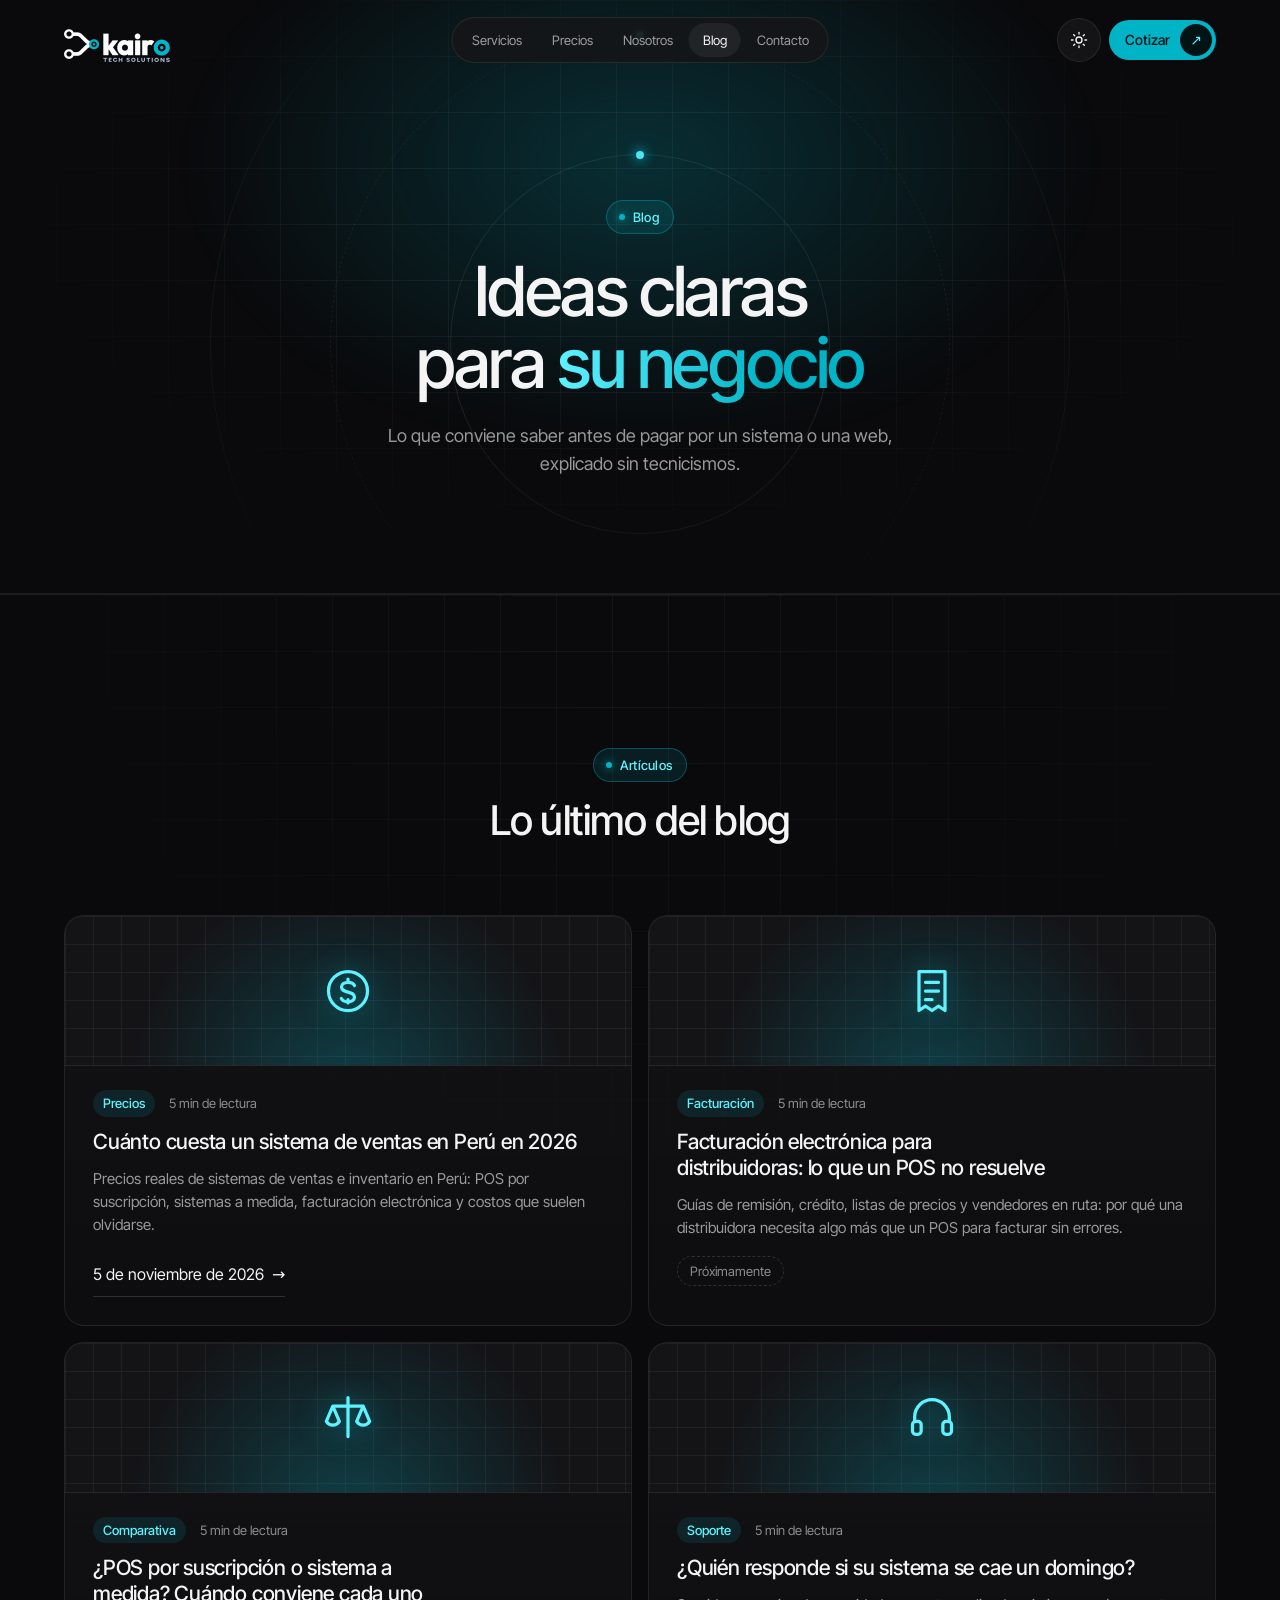
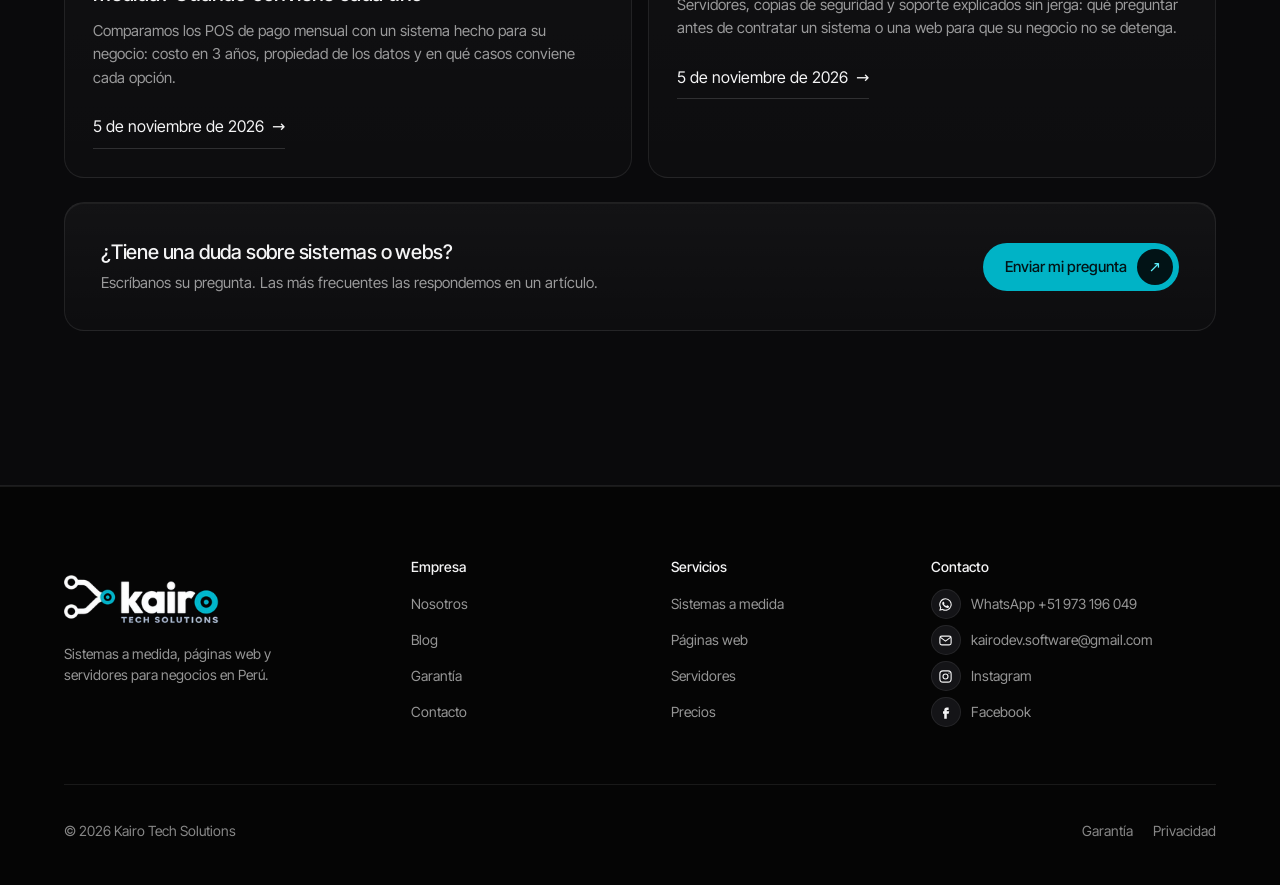
==== commit f67cf4d4: "Quita el plan con facturación SUNAT (S/ 2,900) de precios y blog Todavía no se ofrece. Precios queda" ====
--- a/blog/index.html
+++ b/blog/index.html
@@ -2,5 +2,5 @@
       // Antes de pintar: aplica el tema guardado para que no parpadee
       try { if (localStorage.getItem("tema") === "claro") document.documentElement.dataset.tema = "claro"; } catch (e) {}
     </script><meta name="viewport" content="width=device-width, initial-scale=1"><title>Blog · Kairo Tech Solutions</title><link rel="preload" href="/_astro/inter-tight-latin-wght-normal.DX-nOvPD.woff2" as="font" type="font/woff2" crossorigin><link rel="preconnect" href="https://wa.me"><meta name="description" content="Artículos sobre sistemas, ventas e inventario para negocios en Perú, explicados sin tecnicismos."><link rel="canonical" href="https://kairodev.pages.dev/blog/"><meta property="og:title" content="Blog · Kairo Tech Solutions"><meta property="og:description" content="Artículos sobre sistemas, ventas e inventario para negocios en Perú, explicados sin tecnicismos."><meta property="og:image" content="https://kairodev.pages.dev/marca/logo-horizontal.png"><meta property="og:type" content="website"><meta property="og:locale" content="es_PE"><link rel="icon" href="/favicon.png"><link rel="apple-touch-icon" href="/apple-touch-icon.png"><meta name="theme-color" content="#050505"><style>/*! tailwindcss v4.3.5 | MIT License | https://tailwindcss.com */
-@layer properties{@supports (((-webkit-hyphens:none)) and (not (margin-trim:block))) or ((-moz-orient:inline) and (not (color:rgb(from red r g b)))){*,:before,:after,::backdrop{--tw-rotate-x:initial;--tw-rotate-y:initial;--tw-rotate-z:initial;--tw-skew-x:initial;--tw-skew-y:initial;--tw-border-style:solid;--tw-shadow:0 0 #0000;--tw-shadow-color:initial;--tw-shadow-alpha:100%;--tw-inset-shadow:0 0 #0000;--tw-inset-shadow-color:initial;--tw-inset-shadow-alpha:100%;--tw-ring-color:initial;--tw-ring-shadow:0 0 #0000;--tw-inset-ring-color:initial;--tw-inset-ring-shadow:0 0 #0000;--tw-ring-inset:initial;--tw-ring-offset-width:0px;--tw-ring-offset-color:#fff;--tw-ring-offset-shadow:0 0 #0000;--tw-outline-style:solid;--tw-blur:initial;--tw-brightness:initial;--tw-contrast:initial;--tw-grayscale:initial;--tw-hue-rotate:initial;--tw-invert:initial;--tw-opacity:initial;--tw-saturate:initial;--tw-sepia:initial;--tw-drop-shadow:initial;--tw-drop-shadow-color:initial;--tw-drop-shadow-alpha:100%;--tw-drop-shadow-size:initial;--tw-backdrop-blur:initial;--tw-backdrop-brightness:initial;--tw-backdrop-contrast:initial;--tw-backdrop-grayscale:initial;--tw-backdrop-hue-rotate:initial;--tw-backdrop-invert:initial;--tw-backdrop-opacity:initial;--tw-backdrop-saturate:initial;--tw-backdrop-sepia:initial;--tw-ease:initial}}}@layer theme{:root,:host{--font-sans:-apple-system, BlinkMacSystemFont, "Segoe UI", Roboto, "Helvetica Neue", "Noto Sans", Arial, sans-serif, "Apple Color Emoji", "Segoe UI Emoji", "Segoe UI Symbol", "Noto Color Emoji";--font-mono:ui-monospace, SFMono-Regular, Menlo, Monaco, Consolas, "Liberation Mono", "Courier New", monospace;--ease-in:cubic-bezier(.4, 0, 1, 1);--ease-in-out:cubic-bezier(.4, 0, .2, 1);--default-transition-duration:.15s;--default-transition-timing-function:cubic-bezier(.4, 0, .2, 1);--default-font-family:var(--font-sans);--default-mono-font-family:var(--font-mono)}}@layer base{*,:after,:before,::backdrop{box-sizing:border-box;border:0 solid;margin:0;padding:0}::file-selector-button{box-sizing:border-box;border:0 solid;margin:0;padding:0}html,:host{-webkit-text-size-adjust:100%;tab-size:4;line-height:1.5;font-family:var(--default-font-family,-apple-system, BlinkMacSystemFont, "Segoe UI", Roboto, "Helvetica Neue", "Noto Sans", Arial, sans-serif, "Apple Color Emoji", "Segoe UI Emoji", "Segoe UI Symbol", "Noto Color Emoji");font-feature-settings:var(--default-font-feature-settings,normal);font-variation-settings:var(--default-font-variation-settings,normal);-webkit-tap-highlight-color:transparent}hr{height:0;color:inherit;border-top-width:1px}abbr:where([title]){text-decoration:underline dotted}h1,h2,h3,h4,h5,h6{font-size:inherit;font-weight:inherit}a{color:inherit;-webkit-text-decoration:inherit;-webkit-text-decoration:inherit;-webkit-text-decoration:inherit;text-decoration:inherit}b,strong{font-weight:bolder}code,kbd,samp,pre{font-family:var(--default-mono-font-family,ui-monospace, SFMono-Regular, Menlo, Monaco, Consolas, "Liberation Mono", "Courier New", monospace);font-feature-settings:var(--default-mono-font-feature-settings,normal);font-variation-settings:var(--default-mono-font-variation-settings,normal);font-size:1em}small{font-size:80%}sub,sup{vertical-align:baseline;font-size:75%;line-height:0;position:relative}sub{bottom:-.25em}sup{top:-.5em}table{text-indent:0;border-color:inherit;border-collapse:collapse}:-moz-focusring:where(:not(iframe)){outline:auto}progress{vertical-align:baseline}summary{display:list-item}ol,ul,menu{list-style:none}img,svg,video,canvas,audio,iframe,embed,object{vertical-align:middle;display:block}img,video{max-width:100%;height:auto}button,input,select,optgroup,textarea{font:inherit;font-feature-settings:inherit;font-variation-settings:inherit;letter-spacing:inherit;color:inherit;opacity:1;background-color:#0000;border-radius:0}::file-selector-button{font:inherit;font-feature-settings:inherit;font-variation-settings:inherit;letter-spacing:inherit;color:inherit;opacity:1;background-color:#0000;border-radius:0}:where(select:is([multiple],[size])) optgroup{font-weight:bolder}:where(select:is([multiple],[size])) optgroup option{padding-inline-start:20px}::file-selector-button{margin-inline-end:4px}::placeholder{opacity:1}@supports (not ((-webkit-appearance:-apple-pay-button))) or (contain-intrinsic-size:1px){::placeholder{color:currentColor}@supports (color:color-mix(in lab, red, red)){::placeholder{color:color-mix(in oklab, currentcolor 50%, transparent)}}}textarea{resize:vertical}::-webkit-search-decoration{-webkit-appearance:none}::-webkit-date-and-time-value{min-height:1lh;text-align:inherit}::-webkit-datetime-edit{display:inline-flex}::-webkit-datetime-edit-fields-wrapper{padding:0}::-webkit-datetime-edit{padding-block:0}::-webkit-datetime-edit-year-field{padding-block:0}::-webkit-datetime-edit-month-field{padding-block:0}::-webkit-datetime-edit-day-field{padding-block:0}::-webkit-datetime-edit-hour-field{padding-block:0}::-webkit-datetime-edit-minute-field{padding-block:0}::-webkit-datetime-edit-second-field{padding-block:0}::-webkit-datetime-edit-millisecond-field{padding-block:0}::-webkit-datetime-edit-meridiem-field{padding-block:0}::-webkit-calendar-picker-indicator{line-height:1}:-moz-ui-invalid{box-shadow:none}button,input:where([type=button],[type=reset],[type=submit]){appearance:button}::file-selector-button{appearance:button}::-webkit-inner-spin-button{height:auto}::-webkit-outer-spin-button{height:auto}[hidden]:where(:not([hidden=until-found])){display:none!important}}@layer components;@layer utilities{.visible{visibility:visible}.flex{display:flex}.hidden{display:none}.transform{transform:var(--tw-rotate-x, ) var(--tw-rotate-y, ) var(--tw-rotate-z, ) var(--tw-skew-x, ) var(--tw-skew-y, )}.flex-wrap{flex-wrap:wrap}.border{border-style:var(--tw-border-style);border-width:1px}.text-wrap{text-wrap:wrap}.ring{--tw-ring-shadow:var(--tw-ring-inset, ) 0 0 0 calc(1px + var(--tw-ring-offset-width)) var(--tw-ring-color,currentcolor);box-shadow:var(--tw-inset-shadow), var(--tw-inset-ring-shadow), var(--tw-ring-offset-shadow), var(--tw-ring-shadow), var(--tw-shadow)}.outline{outline-style:var(--tw-outline-style);outline-width:1px}.filter{filter:var(--tw-blur, ) var(--tw-brightness, ) var(--tw-contrast, ) var(--tw-grayscale, ) var(--tw-hue-rotate, ) var(--tw-invert, ) var(--tw-saturate, ) var(--tw-sepia, ) var(--tw-drop-shadow, )}.backdrop-filter{backdrop-filter:var(--tw-backdrop-blur, ) var(--tw-backdrop-brightness, ) var(--tw-backdrop-contrast, ) var(--tw-backdrop-grayscale, ) var(--tw-backdrop-hue-rotate, ) var(--tw-backdrop-invert, ) var(--tw-backdrop-opacity, ) var(--tw-backdrop-saturate, ) var(--tw-backdrop-sepia, )}.transition{transition-property:color,background-color,border-color,outline-color,text-decoration-color,fill,stroke,--tw-gradient-from,--tw-gradient-via,--tw-gradient-to,opacity,box-shadow,transform,translate,scale,rotate,filter,-webkit-backdrop-filter,backdrop-filter,display,content-visibility,overlay,pointer-events;transition-timing-function:var(--tw-ease,var(--default-transition-timing-function));transition-duration:var(--tw-duration,var(--default-transition-duration))}.ease-in{--tw-ease:var(--ease-in);transition-timing-function:var(--ease-in)}.ease-in-out{--tw-ease:var(--ease-in-out);transition-timing-function:var(--ease-in-out)}}@font-face{font-family:Inter Tight Variable;font-style:normal;font-display:swap;font-weight:100 900;src:url(/_astro/inter-tight-cyrillic-ext-wght-normal.okcGN4Nq.woff2)format("woff2-variations");unicode-range:U+460-52F,U+1C80-1C8A,U+20B4,U+2DE0-2DFF,U+A640-A69F,U+FE2E-FE2F}@font-face{font-family:Inter Tight Variable;font-style:normal;font-display:swap;font-weight:100 900;src:url(/_astro/inter-tight-cyrillic-wght-normal.BS41q_Tv.woff2)format("woff2-variations");unicode-range:U+301,U+400-45F,U+490-491,U+4B0-4B1,U+2116}@font-face{font-family:Inter Tight Variable;font-style:normal;font-display:swap;font-weight:100 900;src:url(/_astro/inter-tight-greek-ext-wght-normal.DQgQPNk4.woff2)format("woff2-variations");unicode-range:U+1F??}@font-face{font-family:Inter Tight Variable;font-style:normal;font-display:swap;font-weight:100 900;src:url(/_astro/inter-tight-greek-wght-normal.sS1B39LI.woff2)format("woff2-variations");unicode-range:U+370-377,U+37A-37F,U+384-38A,U+38C,U+38E-3A1,U+3A3-3FF}@font-face{font-family:Inter Tight Variable;font-style:normal;font-display:swap;font-weight:100 900;src:url(/_astro/inter-tight-vietnamese-wght-normal.TKKdAiBA.woff2)format("woff2-variations");unicode-range:U+102-103,U+110-111,U+128-129,U+168-169,U+1A0-1A1,U+1AF-1B0,U+300-301,U+303-304,U+308-309,U+323,U+329,U+1EA0-1EF9,U+20AB}@font-face{font-family:Inter Tight Variable;font-style:normal;font-display:swap;font-weight:100 900;src:url(/_astro/inter-tight-latin-ext-wght-normal.B4u9PlvR.woff2)format("woff2-variations");unicode-range:U+100-2BA,U+2BD-2C5,U+2C7-2CC,U+2CE-2D7,U+2DD-2FF,U+304,U+308,U+329,U+1D00-1DBF,U+1E00-1E9F,U+1EF2-1EFF,U+2020,U+20A0-20AB,U+20AD-20C0,U+2113,U+2C60-2C7F,U+A720-A7FF}@font-face{font-family:Inter Tight Variable;font-style:normal;font-display:swap;font-weight:100 900;src:url(/_astro/inter-tight-latin-wght-normal.DX-nOvPD.woff2)format("woff2-variations");unicode-range:U+??,U+131,U+152-153,U+2BB-2BC,U+2C6,U+2DA,U+2DC,U+304,U+308,U+329,U+2000-206F,U+20AC,U+2122,U+2191,U+2193,U+2212,U+2215,U+FEFF,U+FFFD}:root{color-scheme:dark;--tinte:255 255 255;--fondo:#050505;--superficie:#0c0c0e;--superficie-2:#141417;--borde:rgb(var(--tinte) / 8%);--borde-fuerte:rgb(var(--tinte) / 14%);--texto:#f4f4f5;--texto-2:rgb(var(--tinte) / 58%);--texto-3:rgb(var(--tinte) / 52%);--acento:#00b3c6;--acento-claro:#5ef2ff;--sobre-acento:#021316;--acento-texto:#5ef2ff;--superficie-3:#1d1d22;--nav-fijo:#050505cc;--nav-pildora:#161618d9;--sombra-tarjeta:inset 0 1px 0 #ffffff0d;--banda:#0a0a0c;--resalta:linear-gradient(90deg, #5ef2ff, #00b3c6 70%);--acento-suave:#00b3c61f;--fuente:"Inter Tight Variable", "Inter Tight", system-ui, sans-serif;--radio-s:12px;--radio-m:20px;--radio-l:28px;--pildora:999px;--margen:clamp(16px, 5vw, 80px);--seccion:clamp(88px, 12vw, 160px);--ancho:1200px;--ease:cubic-bezier(.22, 1, .36, 1);--rapido:.16s;--medio:.28s;--lento:.6s}:root[data-tema=claro]{color-scheme:light;--tinte:0 0 0;--fondo:#f6f6f7;--superficie:#fff;--superficie-2:#ececee;--superficie-3:#e2e2e5;--borde:#00000017;--borde-fuerte:#00000029;--texto:#0b0b0c;--texto-2:#000000a8;--texto-3:#00000094;--acento-texto:#00707d;--nav-fijo:#f6f6f7d9;--nav-pildora:#ffffffd9;--sombra-tarjeta:0 1px 2px #0000000a, 0 8px 24px -12px #0000001a;--banda:#ebedf0;--resalta:linear-gradient(90deg, #00808f, #00a3b5 70%)}[data-tema=claro] .tarjeta{background:var(--superficie)}[data-tema=claro] .tarjeta--destacada{background:radial-gradient(120% 50% at 50% 0%, #00b3c61a, transparent 70%), var(--superficie)}[data-tema=claro] .btn--primario:hover{box-shadow:0 8px 24px -8px #00b3c699}.logo-claro{display:none!important}[data-tema=claro] .logo-claro{display:block!important}[data-tema=claro] .logo-oscuro{display:none!important}.cambiando-tema,.cambiando-tema *{transition:background-color var(--medio), color var(--medio), border-color var(--medio)!important}html{background:var(--fondo);color:var(--texto);-webkit-font-smoothing:antialiased;scroll-behavior:smooth;scroll-padding-top:80px}body{font-family:var(--fuente);margin:0;font-size:16px;line-height:1.55;overflow-x:hidden}a{color:inherit;text-decoration:none}img{max-width:100%;height:auto;display:block}h1,h2,h3{text-wrap:balance;margin:0;font-weight:500}h2{letter-spacing:-.02em;font-size:clamp(32px,3.2vw,48px);line-height:1.1}h3{letter-spacing:-.01em;font-size:20px;line-height:1.3}p{margin:0}:focus-visible{outline:2px solid var(--acento);outline-offset:3px;border-radius:6px}.sr-only{clip:rect(0 0 0 0);white-space:nowrap;width:1px;height:1px;position:absolute;overflow:hidden}.contenedor{width:100%;max-width:calc(var(--ancho) + 2 * var(--margen));padding-inline:var(--margen);margin-inline:auto}.seccion{padding-block:var(--seccion)}.btn{border-radius:var(--pildora);cursor:pointer;min-height:48px;transition:transform var(--rapido) var(--ease), background-color var(--rapido), box-shadow var(--medio);border:0;align-items:center;gap:10px;padding:6px 6px 6px 22px;font-family:inherit;font-size:15px;font-weight:500;display:inline-flex}.btn:active{transform:scale(.97)}.btn--primario{background:var(--acento);color:var(--sobre-acento)}.btn--primario:hover{background:var(--acento-claro);box-shadow:0 0 32px #00b3c659}.btn__flecha{border-radius:var(--pildora);background:var(--sobre-acento);width:36px;height:36px;color:var(--acento-claro);transition:transform var(--medio) var(--ease);place-items:center;display:grid}.btn--primario:hover .btn__flecha{transform:rotate(-45deg)}.btn--secundario{background:var(--superficie-2);color:var(--texto);border:1px solid var(--borde);padding:0 22px}.btn--secundario:hover{background:var(--superficie-3)}.btn--chico{min-height:40px;padding:4px 4px 4px 16px;font-size:14px}.btn--chico .btn__flecha{width:32px;height:32px}.nav{z-index:40;padding:18px var(--margen);transition:background-color var(--medio), border-color var(--medio), padding var(--medio) var(--ease);border-bottom:1px solid #0000;justify-content:space-between;align-items:center;gap:16px;display:flex;position:fixed;inset:0 0 auto}.nav--fijo{background:var(--nav-fijo);border-bottom-color:var(--borde);padding-block:10px}.nav__logo img{width:auto;height:44px}.nav__links{border:1px solid var(--borde);border-radius:var(--pildora);background:var(--nav-pildora);gap:2px;padding:5px;display:flex;position:absolute;left:50%;transform:translate(-50%)}.nav__links a{border-radius:var(--pildora);color:var(--texto-2);transition:color var(--rapido), background-color var(--rapido);padding:7px 14px;font-size:13px}.nav__links a:hover,.nav__links a[aria-current=page]{color:var(--texto);background:rgb(var(--tinte) / 6%)}.nav__boton-menu{border-radius:var(--pildora);border:1px solid var(--borde);background:var(--superficie-2);width:44px;height:44px;color:var(--texto);cursor:pointer;place-items:center;display:none}.nav__boton-menu svg{width:18px;height:18px}.nav__acciones{align-items:center;gap:8px;display:flex}.tema{border-radius:var(--pildora);border:1px solid var(--borde);background:var(--superficie-2);width:44px;height:44px;color:var(--texto);cursor:pointer;transition:background-color var(--rapido), transform var(--rapido) var(--ease);place-items:center;display:grid}.tema:hover{background:var(--superficie-3)}.tema:active{transform:scale(.94)}.tema svg{width:18px;height:18px}.tema .icono-luna,[data-tema=claro] .tema .icono-sol{display:none}[data-tema=claro] .tema .icono-luna{display:block}.menu-movil{z-index:50;padding:18px var(--margen) 32px;background:var(--fondo);opacity:0;visibility:hidden;transition:opacity var(--medio) var(--ease), transform var(--medio) var(--ease), visibility 0s linear var(--medio);flex-direction:column;display:flex;position:fixed;inset:0;transform:translateY(-8px)}.menu-movil[data-abierto]{opacity:1;visibility:visible;transition-delay:0s;transform:none}.menu-movil__cabecera{justify-content:space-between;align-items:center;display:flex}.menu-movil__cabecera img{width:auto;height:44px}.menu-movil nav{flex-direction:column;margin-top:40px;display:flex}.menu-movil nav a{letter-spacing:-.02em;border-bottom:1px solid var(--borde);padding:12px 0;font-size:28px;display:block}.menu-movil .btn{justify-content:space-between;margin-top:auto}@media (width<=900px){.nav__links,.nav .btn--chico{display:none}.nav__boton-menu{display:grid}}.hero{background:var(--fondo);isolation:isolate;min-height:100svh;position:relative;overflow:hidden}.hero [data-globo]{z-index:0;opacity:0;transition:opacity 1.6s .2s;position:absolute;inset:0;-webkit-mask-image:linear-gradient(#000 58%,#0009 76%,#0000 94%);mask-image:linear-gradient(#000 58%,#0009 76%,#0000 94%)}.globo-listo [data-globo]{opacity:1}.hero__contenido{z-index:2;grid-template-columns:1fr auto;align-items:end;gap:32px;padding:0 clamp(16px,7vw,120px) clamp(36px,8vh,80px);display:grid;position:absolute;inset:auto 0 0}.hero h1{letter-spacing:-.025em;margin-bottom:14px;font-size:clamp(40px,4.4vw,68px);line-height:1.08}.hero h1 .l{display:block}.hero .rota{display:inline-block}.hero__bajada{max-width:40ch;color:var(--texto-2);margin-bottom:26px;font-size:15px;line-height:1.5}.hero__acciones{flex-wrap:wrap;gap:10px;display:flex}.canales{color:var(--texto-2);align-items:center;gap:10px;font-size:13px;display:flex}.canales a{background:var(--superficie-2);border:1px solid var(--borde);width:44px;height:44px;color:var(--texto);transition:background-color var(--rapido), color var(--rapido);border-radius:50%;place-items:center;display:grid}.canales a:hover{background:var(--acento);color:var(--sobre-acento)}.canales svg{width:18px;height:18px}@media (width<=860px){.hero__contenido{grid-template-columns:1fr;gap:28px;padding-bottom:32px}.hero h1{font-size:clamp(36px,10vw,46px)}}.aparece{opacity:0;filter:blur(8px);animation:aparece .9s var(--ease) forwards;transform:translateY(14px)}.aparece:nth-child(2){animation-delay:.12s}.d1{animation-delay:.3s}.d2{animation-delay:.42s}.d3{animation-delay:.54s}@keyframes aparece{to{opacity:1;filter:blur();transform:none}}.listo .aparece{opacity:1;filter:none;animation:none;transform:none}.listo [data-globo]{opacity:1;transition:none}.js-anim [data-revelar]{opacity:0;filter:blur(6px);transition:opacity var(--lento) var(--ease), filter var(--lento) var(--ease), transform var(--lento) var(--ease);transform:translateY(16px)}.js-anim [data-revelar].visto{opacity:1;filter:none;transform:none}.js-anim [data-revelar].fin{transition:none}.cabecera{gap:20px;margin-bottom:clamp(40px,6vw,72px);display:grid}.cabecera p{color:var(--texto-2);max-width:52ch}.cabecera--centrada{text-align:center;justify-items:center}.cabecera--centrada h2{max-width:18ch}.etiqueta{border-radius:var(--pildora);background:var(--acento-suave);color:var(--acento-texto);letter-spacing:.02em;border:1px solid #00b3c659;align-items:center;gap:8px;padding:6px 14px 6px 12px;font-size:13px;font-weight:500;display:inline-flex}.etiqueta:before{content:"";background:var(--acento);width:6px;height:6px;box-shadow:0 0 10px var(--acento);border-radius:50%}.cabecera--centrada .etiqueta{margin-bottom:-4px}.resalta{background:var(--resalta);color:#0000;-webkit-background-clip:text;background-clip:text}.cabecera--centrada p{margin-inline:auto}.seccion--banda{isolation:isolate;background:var(--banda);border-block:1px solid var(--borde);position:relative}.seccion--banda:before{content:"";z-index:-1;pointer-events:none;background-image:linear-gradient(rgb(var(--tinte) / 5%) 1px, transparent 1px), linear-gradient(90deg, rgb(var(--tinte) / 5%) 1px, transparent 1px);background-position:top;background-size:56px 56px;position:absolute;inset:0;-webkit-mask-image:radial-gradient(70% 60% at 50% 0,#000,#0000 75%);mask-image:radial-gradient(70% 60% at 50% 0,#000,#0000 75%)}.seccion--banda .ruta__nodo{box-shadow:0 0 0 8px var(--banda)}.seccion--banda .ruta li:hover .ruta__nodo{box-shadow:0 0 0 8px var(--banda), 0 0 32px #00b3c64d}.seccion--banda+.seccion--banda{border-top:0}.tarjeta{border-radius:var(--radio-m);background:linear-gradient(180deg, rgb(var(--tinte) / 4%), rgb(var(--tinte) / 1.5%));border:1px solid var(--borde);box-shadow:var(--sombra-tarjeta);transition:border-color var(--medio);transition:border-color var(--medio), transform var(--medio) var(--ease), box-shadow var(--medio);padding:28px;position:relative}@media (hover:hover){.tarjeta:hover{box-shadow:var(--sombra-tarjeta), 0 18px 40px -20px #00b3c659;border-color:#00b3c666;transform:translateY(-4px)}.grafico.tarjeta:hover,.panel.tarjeta:hover{transform:none}}.tarjeta p{color:var(--texto-2)}.tarjeta--destacada{background:radial-gradient(120% 50% at 50% 0%, #00b3c61f, transparent 70%), linear-gradient(180deg, rgb(var(--tinte) / 4%), rgb(var(--tinte) / 1.5%));border-color:#00b3c666}.tarjeta--destacada:hover{border-color:#00b3c699}.ejemplo{border-radius:var(--pildora);border:1px dashed var(--borde-fuerte);color:var(--texto-3);white-space:nowrap;align-items:center;padding:2px 8px;font-size:11px;line-height:1.6;display:inline-flex}.punto{background:var(--acento);width:6px;height:6px;box-shadow:0 0 10px var(--acento);border-radius:50%;flex:none}.frag{border:1px solid var(--borde);border-radius:var(--radio-s);background:var(--fondo);color:var(--texto-2);font-size:13px;overflow:hidden}.frag__barra{border-bottom:1px solid var(--borde);color:var(--texto);justify-content:space-between;align-items:center;gap:12px;padding:10px 14px;display:flex}.frag table{border-collapse:collapse;font-variant-numeric:tabular-nums;width:100%}.frag th{text-align:left;color:var(--texto-3);padding:8px 14px;font-weight:400}.frag td{border-top:1px solid var(--borde);padding:9px 14px}.frag td:not(:first-child),.frag th:not(:first-child){text-align:right}.frag td:first-child{color:var(--texto)}.frag td:not(:first-child){white-space:nowrap}@media (width<=480px){.frag th,.frag td{padding-inline:10px}}.cian{color:var(--acento-texto)}.pilar__icono{width:52px;height:52px;color:var(--acento-texto);background:linear-gradient(145deg,#00b3c638,#00b3c60f);border:1px solid #00b3c659;border-radius:14px;flex:none;place-items:center;display:grid;box-shadow:inset 0 1px #ffffff14,0 8px 24px -12px #00b3c699}.pilar__icono svg{width:24px;height:24px}.pilar ul,.servicio ul{color:var(--texto-2);gap:8px;margin:0;padding:0;font-size:14px;list-style:none;display:grid}.pilar li,.servicio li{align-items:center;gap:10px;display:flex}.pilar li svg,.servicio li svg{width:16px;height:16px;color:var(--acento-texto);flex:none}.pilares{grid-template-columns:repeat(3,1fr);gap:16px;display:grid}.pilar{align-content:start;gap:16px;padding:32px 28px;display:grid}.pilar h3{margin-top:6px}.pilar ul{border-top:1px solid var(--borde);padding-top:18px}@media (width<=960px){.pilares{grid-template-columns:1fr}}.servicios{grid-template-columns:repeat(2,1fr);gap:16px;display:grid}.servicio{align-content:start;gap:14px;padding:32px;display:grid}.servicio__cabeza{justify-content:space-between;align-items:start;margin-bottom:8px;display:flex}.servicio__num{letter-spacing:-.04em;color:#0000;-webkit-text-stroke:1px var(--borde-fuerte);font-size:44px;font-weight:500;line-height:1}.servicio h3{font-size:24px}.servicio ul{border-block:1px solid var(--borde);grid-template-columns:1fr 1fr;gap:10px 16px;margin:8px 0 6px;padding:18px 0}.servicio .enlace-flecha{justify-self:start}@media (width<=860px){.servicios{grid-template-columns:1fr}}@media (width<=420px){.servicio{padding:24px 20px}.servicio ul{grid-template-columns:1fr}}.lista{margin:8px 0 0;padding:0;list-style:none;display:grid}.lista li{border-top:1px solid var(--borde);align-items:baseline;gap:14px;padding:14px 0;display:flex}.lista li .punto{transform:translateY(-3px)}.app{border-radius:var(--radio-m);border:1px solid var(--borde-fuerte);background:var(--superficie);max-width:1040px;color:var(--texto-2);margin-inline:auto;font-size:13px;overflow:hidden;box-shadow:0 40px 100px -40px #00b3c659,0 20px 50px -30px #00000080}.app__barra{border-bottom:1px solid var(--borde);background:var(--superficie-2);align-items:center;gap:14px;padding:12px 16px;display:flex}.app__puntos{gap:6px;display:flex}.app__puntos i{border-radius:50%;width:10px;height:10px}.app__puntos i:first-child{background:#ff5f57}.app__puntos i:nth-child(2){background:#febc2e}.app__puntos i:last-child{background:#28c840}.app__url{border-radius:var(--pildora);background:var(--fondo);max-width:320px;color:var(--texto-3);text-align:center;flex:1;margin-inline:auto;padding:4px 12px;font-size:12px}.app__cuerpo{grid-template-columns:170px 1fr;min-height:380px;display:grid}.app__menu{border-right:1px solid var(--borde);align-content:start;gap:2px;padding:16px 10px;display:grid}.app__menu span{border-radius:8px;padding:8px 12px}.app__menu .activo{background:var(--acento-suave);color:var(--acento-texto)}.app__main{align-content:start;gap:16px;padding:20px;display:grid}.app__saludo{gap:2px;display:grid}.app__saludo b{color:var(--texto);font-size:18px;font-weight:500}.app__kpis{grid-template-columns:repeat(3,1fr);gap:12px;display:grid}.app__kpi{border-radius:var(--radio-s);border:1px solid var(--borde);background:var(--fondo);gap:4px;padding:14px;display:grid}.app__kpi b{letter-spacing:-.02em;color:var(--texto);font-variant-numeric:tabular-nums;white-space:nowrap;font-size:clamp(20px,2.2vw,26px);font-weight:500}.app__kpi small{color:var(--texto-3);font-size:12px}.app__kpi small.sube{color:#16a34a}.app__kpi small.alerta{color:var(--acento-texto)}.app__fila{grid-template-columns:1.4fr 1fr;gap:12px;display:grid}.app__grafico,.app__lista{border-radius:var(--radio-s);border:1px solid var(--borde);background:var(--fondo);padding:14px}.app__titulo{color:var(--texto);justify-content:space-between;gap:8px;margin-bottom:10px;display:flex}.app__grafico svg{width:100%;height:130px;display:block}.app__dias{color:var(--texto-3);justify-content:space-between;margin-top:6px;font-size:11px;display:flex}.app__mov{border-top:1px solid var(--borde);grid-template-columns:auto 1fr auto;align-items:center;gap:10px;padding:9px 0;display:grid}.app__hora{color:var(--texto-3);font-variant-numeric:tabular-nums}.app__det{color:var(--texto);display:grid}.app__det small{color:var(--texto-3);font-size:11px}.app__mov b{color:var(--texto);font-variant-numeric:tabular-nums;font-weight:500}.app__puntos-lista{grid-template-columns:repeat(3,1fr);gap:24px;max-width:1040px;margin:40px auto 0;display:grid}.app__puntos-lista>div{align-items:baseline;gap:14px;display:flex}.app__puntos-lista .punto{transform:translateY(-3px)}.app__puntos-lista b{color:var(--texto);margin-bottom:4px;font-weight:500;display:block}.app__puntos-lista p{color:var(--texto-2);font-size:15px}@media (width<=900px){.app__cuerpo{grid-template-columns:1fr}.app__menu{border-right:0;border-bottom:1px solid var(--borde);padding:10px;display:flex;overflow:hidden}.app__menu span{white-space:nowrap}.app__fila{grid-template-columns:1fr}.app__puntos-lista{grid-template-columns:1fr;gap:16px}}@media (width<=560px){.app__kpis{grid-template-columns:1fr 1fr}.app__kpi:first-child{grid-column:1/-1}.app__barra .ejemplo{display:none}.app__main{padding:14px}}.ruta{position:relative}.ruta ol{grid-template-columns:repeat(5,1fr);gap:24px;margin:0;padding:0;list-style:none;display:grid;position:relative}.ruta li{text-align:center;align-content:start;justify-items:center;gap:10px;display:grid}.ruta h3{margin-top:14px;font-size:18px}.ruta p{color:var(--texto-2);max-width:24ch;font-size:15px}.ruta__linea{background:linear-gradient(90deg, var(--acento), #00b3c659 60%, var(--borde-fuerte));transform-origin:0;height:2px;transition:transform 1.2s var(--ease) .2s;border-radius:2px;position:absolute;top:36px;left:10%;right:10%}.js-anim .ruta .ruta__linea{transform:scaleX(0)}.js-anim .ruta.visto .ruta__linea{transform:none}.js-anim .ruta.fin .ruta__linea{transition:none}.ruta__nodo{background:var(--superficie);border:1px solid var(--borde-fuerte);width:72px;height:72px;color:var(--texto);box-shadow:0 0 0 8px var(--fondo);transition:border-color var(--medio), box-shadow var(--medio), color var(--medio);border-radius:50%;place-items:center;display:grid;position:relative}.ruta__nodo svg{width:28px;height:28px}.ruta__num{background:var(--acento);width:24px;height:24px;color:var(--sobre-acento);font-variant-numeric:tabular-nums;border-radius:50%;place-items:center;font-size:12px;font-weight:600;display:grid;position:absolute;top:-2px;right:-2px}.ruta li:hover .ruta__nodo{border-color:var(--acento);color:var(--acento-texto);box-shadow:0 0 0 8px var(--fondo), 0 0 32px #00b3c64d}.ruta__recibe{border-radius:var(--pildora);background:var(--acento-suave);color:var(--acento-texto);white-space:nowrap;margin-top:4px;padding:4px 12px;font-size:12px}@media (width<=960px){.ruta ol{grid-template-columns:1fr;gap:28px}.ruta li{text-align:left;grid-template-columns:72px 1fr;justify-items:start;gap:6px 20px}.ruta__nodo{grid-row:span 3}.ruta h3{margin-top:6px}.ruta p{max-width:46ch}.ruta__linea{transform-origin:top;background:linear-gradient(180deg, var(--acento), #00b3c659 60%, var(--borde-fuerte));width:2px;height:auto;inset:36px auto 36px 35px}.js-anim .ruta .ruta__linea{transform:scaleY(0)}}.cifras{grid-template-columns:1fr 1fr;gap:16px;display:grid}.cifras .tarjeta{align-content:space-between;gap:10px;min-height:180px;display:grid}.cifra{letter-spacing:-.03em;font-variant-numeric:tabular-nums;white-space:nowrap;font-size:clamp(32px,3.4vw,52px);line-height:1}.cifras p{font-size:15px}@media (width<=480px){.cifras{grid-template-columns:1fr}.cifras .tarjeta{min-height:0}}.rubros{grid-template-columns:repeat(3,1fr);gap:16px;display:grid}.rubro{align-items:flex-start;gap:18px;padding:24px;display:flex}.rubro h3{margin-bottom:6px;font-size:18px}.rubro p{font-size:15px}.rubros__nota{color:var(--texto-2);flex-wrap:wrap;justify-content:center;align-items:center;gap:4px 14px;margin-top:36px;display:flex}@media (width<=960px){.rubros{grid-template-columns:1fr 1fr}}@media (width<=640px){.rubros{grid-template-columns:1fr}}.planes{grid-template-columns:repeat(4,1fr);align-items:stretch;gap:16px;display:grid}.plan{flex-direction:column;gap:20px;display:flex}.plan__cabeza{gap:4px;display:grid}.plan__cabeza h3{justify-content:space-between;align-items:center;gap:8px;font-size:18px;display:flex}.plan__insignia{border-radius:var(--pildora);background:var(--fondo);color:var(--acento-texto);letter-spacing:0;white-space:nowrap;border:1px solid #00b3c680;padding:3px 10px;font-size:12px;font-weight:400;position:absolute;top:-12px;left:28px}.plan__para{font-size:14px}.plan__precio{gap:2px;display:grid}.plan__precio small{color:var(--texto-3);font-size:13px}.plan__precio strong{letter-spacing:-.03em;font-variant-numeric:tabular-nums;font-size:40px;font-weight:500;line-height:1.05}.plan ul{border-top:1px solid var(--borde);color:var(--texto-2);flex:1;align-content:start;gap:10px;margin:0;padding:20px 0 0;font-size:14px;list-style:none;display:grid}.plan li{align-items:flex-start;gap:10px;display:flex}.plan li svg{width:16px;height:16px;color:var(--texto-3);flex:none;margin-top:3px}.plan--destacado li svg{color:var(--acento-texto)}.plan .btn{justify-content:center}.plan .btn--primario{justify-content:space-between}.planes__nota{text-align:center;color:var(--texto-3);margin-top:28px;font-size:14px}@media (width<=1100px){.planes{grid-template-columns:repeat(2,1fr)}}@media (width<=620px){.planes{grid-template-columns:1fr}}.quien{margin-bottom:0}.quien h2{max-width:20ch}.quien__texto{justify-items:center;gap:16px;display:grid}.quien__texto p{color:var(--texto-2);max-width:58ch;font-size:18px;line-height:1.6}.quien__texto .enlace-flecha{margin-top:4px}.enlace-flecha{min-height:44px;color:var(--texto);border-bottom:1px solid var(--borde-fuerte);transition:border-color var(--rapido), color var(--rapido);align-items:center;gap:8px;display:inline-flex}.enlace-flecha:hover{color:var(--acento-texto);border-color:var(--acento)}.preguntas{border-top:1px solid var(--borde);max-width:760px;margin-inline:auto}.preguntas details{border-bottom:1px solid var(--borde)}.preguntas summary{cursor:pointer;letter-spacing:-.01em;justify-content:space-between;align-items:center;gap:24px;min-height:64px;padding:18px 0;font-size:17px;list-style:none;display:flex}.preguntas summary::-webkit-details-marker{display:none}.preguntas summary svg{width:18px;height:18px;color:var(--texto-3);transition:transform var(--medio) var(--ease), color var(--rapido);flex:none}.preguntas summary:hover svg{color:var(--texto)}.preguntas details[open] summary svg{color:var(--acento-texto);transform:rotate(45deg)}.preguntas details p{color:var(--texto-2);max-width:62ch;padding:0 48px 24px 0}.cierre{text-align:center;padding-block:clamp(64px,9vw,120px) clamp(80px,11vw,140px);position:relative}.cierre__caja{isolation:isolate;border-radius:var(--radio-l);background:var(--superficie);border:1px solid #00b3c64d;justify-items:center;gap:20px;padding:clamp(56px,8vw,104px) clamp(20px,5vw,64px);display:grid;position:relative;overflow:hidden;box-shadow:0 30px 80px -40px #00b3c673}.cierre__caja:before{content:"";z-index:-1;background-image:linear-gradient(rgb(var(--tinte) / 5%) 1px, transparent 1px), linear-gradient(90deg, rgb(var(--tinte) / 5%) 1px, transparent 1px);background-position:50%;background-size:44px 44px;position:absolute;inset:0;-webkit-mask-image:radial-gradient(60% 70%,#000,#0000 80%);mask-image:radial-gradient(60% 70%,#000,#0000 80%)}.cierre__caja:after{content:"";z-index:-1;filter:blur(80px);background:#00b3c638;border-radius:50%;width:70%;height:90%;position:absolute;bottom:-60%;left:50%;transform:translate(-50%)}.cierre h2{max-width:16ch;font-size:clamp(36px,4.4vw,64px)}.cierre p{color:var(--texto-2);max-width:46ch;margin-bottom:12px}.pie{border-top:1px solid var(--borde);color:var(--texto-2);background:var(--fondo);padding-block:72px 32px;font-size:14px}[data-tema=claro] .pie{color-scheme:dark;--tinte:255 255 255;--fondo:#050505;--superficie-2:#141417;--borde:#ffffff14;--borde-fuerte:#ffffff24;--texto:#f4f4f5;--texto-2:#ffffff9e;--texto-3:#ffffff85;--acento-texto:#5ef2ff;border-top-color:#0000}[data-tema=claro] .pie .logo-oscuro{display:block!important}[data-tema=claro] .pie .logo-claro{display:none!important}.pie__grilla{grid-template-columns:1.4fr 1fr 1fr 1.3fr;gap:40px;display:grid}.pie__marca img{width:auto;height:64px;margin-bottom:20px}.pie__contactos a{gap:10px;min-height:40px}.pie__icono{border:1px solid var(--borde);background:var(--superficie-2);width:30px;height:30px;color:var(--texto);transition:background-color var(--rapido), color var(--rapido), border-color var(--rapido);border-radius:50%;flex:none;place-items:center;display:grid}.pie__icono svg{width:15px;height:15px}.pie__contactos a:hover .pie__icono{background:var(--acento);border-color:var(--acento);color:var(--sobre-acento)}.pie__marca p{max-width:32ch}.pie h2{letter-spacing:0;color:var(--texto);margin-bottom:14px;font-size:14px}.pie ul{gap:4px;margin:0;padding:0;list-style:none;display:grid}.pie ul a{min-height:32px;transition:color var(--rapido);align-items:center;display:inline-flex}.pie ul a:hover{color:var(--texto)}.pie__final{border-top:1px solid var(--borde);color:var(--texto-3);flex-wrap:wrap;justify-content:space-between;gap:12px;margin-top:56px;padding-top:24px;display:flex}.pie__final nav{gap:20px;display:flex}.pie__final nav a,.pie__final>span{align-items:center;min-height:44px;display:inline-flex}.pie__final a:hover{color:var(--texto)}@media (width<=860px){.pie__grilla{grid-template-columns:1fr 1fr}.pie__marca{grid-column:1/-1}}.pagina{padding-top:clamp(140px,16vw,200px);padding-bottom:var(--seccion)}.pagina__cabeza{text-align:center;justify-items:center;gap:20px;max-width:820px;margin:0 auto clamp(48px,7vw,88px);display:grid}.pagina__cabeza h1{letter-spacing:-.03em;font-size:clamp(40px,5vw,72px);line-height:1.05}.pagina__cabeza p{color:var(--texto-2);max-width:52ch;font-size:18px}.pagina__cabeza time,.pagina__cabeza .rotulo{color:var(--texto-3);font-size:14px}.pagina__bloque+.pagina__bloque{margin-top:clamp(64px,9vw,120px)}.grilla-2{grid-template-columns:repeat(2,1fr);gap:16px;display:grid}.grilla-3{grid-template-columns:repeat(3,1fr);gap:16px;display:grid}.grilla-2 .tarjeta,.grilla-3 .tarjeta{align-content:start;gap:10px;display:grid}@media (width<=860px){.grilla-2,.grilla-3{grid-template-columns:1fr}}.prosa{max-width:68ch;color:var(--texto-2);font-size:17px;line-height:1.7}.prosa>*+*{margin-top:1.1em}.prosa h2{color:var(--texto);margin-top:2.2em;font-size:clamp(24px,2.4vw,30px)}.prosa h3{color:var(--texto);margin-top:1.8em}.prosa strong{color:var(--texto);font-weight:500}.prosa a{color:var(--texto);text-decoration:underline;-webkit-text-decoration-color:var(--acento);-webkit-text-decoration-color:var(--acento);text-decoration-color:var(--acento);text-underline-offset:3px}.prosa a:hover{color:var(--acento-texto)}.prosa ul,.prosa ol{padding-left:1.2em}.prosa li+li{margin-top:.4em}.prosa li::marker{color:var(--texto-3)}.prosa blockquote{border-left:2px solid var(--acento);color:var(--texto);margin-inline:0;padding-left:20px}.prosa table{border-collapse:collapse;width:100%;font-size:15px;display:block;overflow-x:auto}.prosa th,.prosa td{border-bottom:1px solid var(--borde);text-align:left;padding:10px 12px}.prosa th{color:var(--texto);font-weight:500}.prosa hr{border:0;border-top:1px solid var(--borde);margin-block:2.5em}.prosa code{background:var(--superficie-2);color:var(--texto);border-radius:6px;padding:2px 6px;font-size:.9em}.canal{align-content:start;gap:14px;display:grid}.canal__icono{background:var(--superficie-2);border:1px solid var(--borde);width:44px;height:44px;color:var(--texto);border-radius:50%;place-items:center;display:grid}.canal__icono svg{width:18px;height:18px}.canal--principal .canal__icono{background:var(--acento);color:var(--sobre-acento);border-color:#0000}.canal a.dato{color:var(--texto);word-break:break-word;font-size:18px}.canal a.dato:hover{color:var(--acento-texto)}.contacto{grid-template-columns:1.2fr 1fr 1fr;gap:16px;display:grid}@media (width<=960px){.contacto{grid-template-columns:1fr}}.articulos{border-top:1px solid var(--borde);max-width:860px;margin:0;padding:0;list-style:none}.articulos li{border-bottom:1px solid var(--borde)}.articulos a{transition:color var(--rapido);grid-template-columns:150px 1fr;gap:8px 32px;padding:28px 0;display:grid}.articulos a:hover h2{color:var(--acento-texto)}.articulos time{color:var(--texto-3);padding-top:4px;font-size:14px}.articulos h2{letter-spacing:-.01em;transition:color var(--rapido);font-size:22px;line-height:1.3}.articulos p{color:var(--texto-2);grid-column:2}.articulos .ejemplo{vertical-align:middle;margin-left:10px}@media (width<=640px){.articulos a{grid-template-columns:1fr}.articulos p{grid-column:auto}}.vacio{color:var(--texto-2)}.volver{min-height:44px;color:var(--texto-2);transition:color var(--rapido);align-items:center;gap:8px;display:inline-flex}.volver:hover{color:var(--texto)}@media (prefers-reduced-motion:reduce){html{scroll-behavior:auto}.aparece{opacity:1;filter:none;animation:none;transform:none}.js-anim [data-revelar]{filter:none;transform:none}*,:before,:after{transition-duration:0s!important}}.pagina-hero{isolation:isolate;background:var(--banda);border-bottom:1px solid var(--borde);padding:clamp(140px,16vw,200px) 0 clamp(72px,9vw,120px);position:relative;overflow:hidden}.pagina-hero:before{content:"";z-index:-2;background-image:linear-gradient(rgb(var(--tinte) / 5%) 1px, transparent 1px), linear-gradient(90deg, rgb(var(--tinte) / 5%) 1px, transparent 1px);background-size:56px 56px;position:absolute;inset:0;-webkit-mask-image:radial-gradient(70% 70% at 50% 40%,#000 30%,#0000 75%);mask-image:radial-gradient(70% 70% at 50% 40%,#000 30%,#0000 75%)}.pagina-hero:after{content:"";z-index:-1;aspect-ratio:1.6;filter:blur(20px);pointer-events:none;background:radial-gradient(closest-side,#00b3c638,#0000);width:min(900px,120vw);position:absolute;top:-20%;left:50%;translate:-50%}.pagina-hero__fondo{z-index:-1;pointer-events:none;position:absolute;inset:0;-webkit-mask-image:radial-gradient(60% 75%,#000 35%,#0000 80%);mask-image:radial-gradient(60% 75%,#000 35%,#0000 80%)}.anillo{aspect-ratio:1;border:1px solid rgb(var(--tinte) / 9%);border-radius:50%;animation:40s linear infinite gira;position:absolute;top:58%;left:50%;translate:-50% -50%}.anillo--1{width:380px}.anillo--2{border-style:dashed;border-color:rgb(var(--tinte) / 7%);width:620px;animation-duration:60s;animation-direction:reverse}.anillo--3{width:860px;animation-duration:90s}.anillo i{background:var(--acento-texto);border-radius:50%;width:8px;height:8px;margin-left:-4px;position:absolute;top:-4px;left:50%;box-shadow:0 0 12px 2px #00b3c6b3}.anillo i+i{top:auto;bottom:-4px}@keyframes gira{to{rotate:360deg}}@media (prefers-reduced-motion:reduce){.anillo{animation:none}}.pagina-hero__contenido{text-align:center;justify-items:center;gap:22px;display:grid}.pagina-hero h1{letter-spacing:-.035em;max-width:16ch;font-size:clamp(40px,5.4vw,76px);line-height:1.04}.pagina-hero__contenido>p{color:var(--texto-2);max-width:58ch;font-size:clamp(16px,1.4vw,19px)}.pagina-hero .rotulo{color:var(--texto-3)}.pagina-hero__acciones{flex-wrap:wrap;justify-content:center;gap:12px;margin-top:8px;display:flex}.pagina--tras-hero{padding-top:clamp(56px,8vw,96px)}@media (width<=640px){.anillo--1{width:260px}.anillo--2{width:420px}.anillo--3{width:600px}}.hoja{border-radius:var(--radio-m);border:1px solid var(--borde);background:var(--superficie);max-width:860px;box-shadow:var(--sombra-tarjeta);margin-inline:auto;padding:clamp(28px,5vw,56px)}.hoja .prosa{max-width:none}.pagina .grilla-3{margin-bottom:clamp(40px,6vw,64px)}.no-encontrada{border-bottom:0;place-content:center;min-height:100svh;display:grid}.no-encontrada__cifra{letter-spacing:-.06em;background:linear-gradient(180deg, var(--texto), rgb(var(--tinte) / 15%));color:#0000;-webkit-background-clip:text;background-clip:text;font-size:clamp(96px,16vw,200px);font-weight:500;line-height:.9}.manifiesto{isolation:isolate;text-align:center;position:relative;overflow:hidden}.manifiesto:before{content:"";aspect-ratio:2;z-index:-1;background:radial-gradient(closest-side,#00b3c624,#0000);width:min(760px,110vw);position:absolute;top:50%;left:50%;translate:-50% -50%}.manifiesto__texto{letter-spacing:-.03em;max-width:24ch;color:var(--texto);margin-inline:auto;font-size:clamp(28px,3.6vw,50px);line-height:1.18}.forma{grid-template-columns:repeat(3,1fr);gap:16px;display:grid}.forma__item{align-content:start;gap:12px;padding:28px;display:grid}.forma__item h3{font-size:20px}.forma__item p{font-size:15px}@media (width<=960px){.forma{grid-template-columns:1fr 1fr}}@media (width<=600px){.forma{grid-template-columns:1fr}}.contacto2{grid-template-columns:1.5fr 1fr;align-items:stretch;gap:16px;display:grid}.contacto2__wa{grid-template-columns:1fr 1fr;align-items:center;gap:28px;padding:clamp(24px,3.5vw,40px);display:grid}.contacto2__wa-texto{justify-items:start;gap:14px;display:grid}.contacto2__wa-texto p{color:var(--texto-2);font-size:15px}.contacto2__numero{letter-spacing:-.02em;color:var(--texto);font-variant-numeric:tabular-nums;font-size:clamp(26px,2.6vw,36px);font-weight:500}.contacto2__numero:hover{color:var(--acento-texto)}.contacto2__chat{border-radius:var(--radio-s);border:1px solid var(--borde);background:var(--fondo);align-content:start;gap:10px;padding:16px;font-size:13.5px;line-height:1.45;display:grid}.contacto2__chat-cabeza{border-bottom:1px solid var(--borde);align-items:center;gap:10px;padding-bottom:12px;display:flex}.contacto2__chat-cabeza div{display:grid}.contacto2__chat-cabeza b{color:var(--texto);font-size:14px;font-weight:500}.contacto2__chat-cabeza small{color:#16a34a;font-size:12px}.contacto2__avatar{background:var(--acento-texto);width:34px;height:34px;color:var(--fondo);border-radius:50%;place-items:center;font-weight:600;display:grid}.contacto2__msg{max-width:88%;color:var(--texto);border-radius:14px;padding:9px 12px}.contacto2__msg--cliente{background:#00b3c629;border-bottom-right-radius:4px;justify-self:end}.contacto2__msg--kairo{background:var(--superficie-2);border-bottom-left-radius:4px;justify-self:start}.contacto2__escribiendo{background:var(--superficie-2);border-radius:14px;justify-self:start;gap:4px;padding:10px 12px;display:inline-flex}.contacto2__escribiendo i{background:var(--texto-3);border-radius:50%;width:6px;height:6px;animation:1.2s ease-in-out infinite rebota}.contacto2__escribiendo i:nth-child(2){animation-delay:.15s}.contacto2__escribiendo i:nth-child(3){animation-delay:.3s}@keyframes rebota{0%,60%,to{opacity:.5;transform:translateY(0)}30%{opacity:1;transform:translateY(-4px)}}@media (prefers-reduced-motion:reduce){.contacto2__escribiendo i{animation:none}}.contacto2__nota{color:var(--texto-3);justify-self:center;font-size:11px}.contacto2__lado{gap:16px;display:grid}.contacto2__canal{align-items:flex-start;gap:18px;padding:24px;display:flex}.contacto2__canal>div{gap:6px;min-width:0;display:grid}.contacto2__canal .dato{color:var(--texto);overflow-wrap:anywhere;font-size:18px;font-weight:500}.contacto2__canal a.dato:hover{color:var(--acento-texto)}.contacto2__canal p{color:var(--texto-2);font-size:14px}.contacto2__redes{gap:10px;margin-top:4px;display:flex}.contacto2__redes a{border:1px solid var(--borde-fuerte);width:44px;height:44px;color:var(--texto-2);border-radius:50%;place-items:center;transition:color .2s,border-color .2s,background .2s;display:grid}.contacto2__redes a:hover{color:var(--acento-texto);background:var(--acento-suave);border-color:#00b3c680}.contacto2__redes svg{width:20px;height:20px}.sigue{grid-template-columns:repeat(3,1fr);gap:16px;margin:0;padding:0;list-style:none;display:grid}.sigue li{align-content:start;gap:12px;padding:28px;display:grid}.sigue__num{background:var(--acento-suave);width:44px;height:44px;color:var(--acento-texto);border:1px solid #00b3c673;border-radius:50%;place-items:center;font-weight:600;display:grid}.contar{gap:16px;max-width:760px;margin:24px auto 0;padding:clamp(24px,4vw,40px);display:grid}.contar ul{gap:12px;margin:0;padding:0;list-style:none;display:grid}.contar li{color:var(--texto-2);align-items:flex-start;gap:12px;display:flex}.contar li svg{width:20px;height:20px;color:var(--acento-texto);flex:none;margin-top:2px}.contar>p{color:var(--texto-3);font-size:14px}@media (width<=1000px){.contacto2{grid-template-columns:1fr}}@media (width<=720px){.contacto2__wa,.sigue{grid-template-columns:1fr}}.blog-grilla{grid-template-columns:repeat(2,1fr);gap:16px;display:grid}.blog-tarjeta{color:inherit;grid-template-rows:auto 1fr;padding:0;text-decoration:none;display:grid;overflow:hidden}.blog-tarjeta__portada{height:150px;color:var(--acento-texto);border-bottom:1px solid var(--borde);background:radial-gradient(circle at 50% 120%, #00b3c647, transparent 65%), linear-gradient(rgb(var(--tinte) / 5%) 1px, transparent 1px) 0 0 / 28px 28px, linear-gradient(90deg, rgb(var(--tinte) / 5%) 1px, transparent 1px) 0 0 / 28px 28px, var(--superficie-2);place-items:center;display:grid;position:relative}.blog-tarjeta__portada svg{filter:drop-shadow(0 0 14px #00b3c68c);width:52px;height:52px;transition:transform .4s cubic-bezier(.2,.7,.2,1)}.blog-tarjeta:hover .blog-tarjeta__portada svg{transform:scale(1.08)translateY(-2px)}.blog-tarjeta__cuerpo{align-content:start;gap:12px;padding:24px 28px 28px;display:grid}.blog-tarjeta__meta{color:var(--texto-3);flex-wrap:wrap;align-items:center;gap:8px 14px;font-size:13px;display:flex}.blog-tarjeta__tema{border-radius:var(--pildora);background:var(--acento-suave);color:var(--acento-texto);padding:3px 10px;font-weight:500}.blog-tarjeta h3{font-size:21px;line-height:1.25}.blog-tarjeta p{color:var(--texto-2);font-size:15px}.blog-tarjeta .enlace-flecha{justify-self:start;margin-top:4px}.blog-tarjeta__pronto{border-radius:var(--pildora);border:1px dashed var(--borde-fuerte);color:var(--texto-3);justify-self:start;margin-top:4px;padding:4px 12px;font-size:13px}.blog-sugerir{flex-wrap:wrap;justify-content:space-between;align-items:center;gap:20px;margin-top:24px;padding:clamp(24px,3.5vw,36px);display:flex}.blog-sugerir h3{margin-bottom:6px;font-size:20px}.blog-sugerir p{color:var(--texto-2);font-size:15px}@media (width<=760px){.blog-grilla{grid-template-columns:1fr}}@property --tw-rotate-x{syntax:"*";inherits:false}@property --tw-rotate-y{syntax:"*";inherits:false}@property --tw-rotate-z{syntax:"*";inherits:false}@property --tw-skew-x{syntax:"*";inherits:false}@property --tw-skew-y{syntax:"*";inherits:false}@property --tw-border-style{syntax:"*";inherits:false;initial-value:solid}@property --tw-shadow{syntax:"*";inherits:false;initial-value:0 0 #0000}@property --tw-shadow-color{syntax:"*";inherits:false}@property --tw-shadow-alpha{syntax:"<percentage>";inherits:false;initial-value:100%}@property --tw-inset-shadow{syntax:"*";inherits:false;initial-value:0 0 #0000}@property --tw-inset-shadow-color{syntax:"*";inherits:false}@property --tw-inset-shadow-alpha{syntax:"<percentage>";inherits:false;initial-value:100%}@property --tw-ring-color{syntax:"*";inherits:false}@property --tw-ring-shadow{syntax:"*";inherits:false;initial-value:0 0 #0000}@property --tw-inset-ring-color{syntax:"*";inherits:false}@property --tw-inset-ring-shadow{syntax:"*";inherits:false;initial-value:0 0 #0000}@property --tw-ring-inset{syntax:"*";inherits:false}@property --tw-ring-offset-width{syntax:"<length>";inherits:false;initial-value:0}@property --tw-ring-offset-color{syntax:"*";inherits:false;initial-value:#fff}@property --tw-ring-offset-shadow{syntax:"*";inherits:false;initial-value:0 0 #0000}@property --tw-outline-style{syntax:"*";inherits:false;initial-value:solid}@property --tw-blur{syntax:"*";inherits:false}@property --tw-brightness{syntax:"*";inherits:false}@property --tw-contrast{syntax:"*";inherits:false}@property --tw-grayscale{syntax:"*";inherits:false}@property --tw-hue-rotate{syntax:"*";inherits:false}@property --tw-invert{syntax:"*";inherits:false}@property --tw-opacity{syntax:"*";inherits:false}@property --tw-saturate{syntax:"*";inherits:false}@property --tw-sepia{syntax:"*";inherits:false}@property --tw-drop-shadow{syntax:"*";inherits:false}@property --tw-drop-shadow-color{syntax:"*";inherits:false}@property --tw-drop-shadow-alpha{syntax:"<percentage>";inherits:false;initial-value:100%}@property --tw-drop-shadow-size{syntax:"*";inherits:false}@property --tw-backdrop-blur{syntax:"*";inherits:false}@property --tw-backdrop-brightness{syntax:"*";inherits:false}@property --tw-backdrop-contrast{syntax:"*";inherits:false}@property --tw-backdrop-grayscale{syntax:"*";inherits:false}@property --tw-backdrop-hue-rotate{syntax:"*";inherits:false}@property --tw-backdrop-invert{syntax:"*";inherits:false}@property --tw-backdrop-opacity{syntax:"*";inherits:false}@property --tw-backdrop-saturate{syntax:"*";inherits:false}@property --tw-backdrop-sepia{syntax:"*";inherits:false}@property --tw-ease{syntax:"*";inherits:false}
-</style></head><body><header class="nav" data-nav><a class="nav__logo" href="/" aria-label="Kairo Tech Solutions, inicio"><img class="logo-oscuro" src="/marca/logo-horizontal.webp" alt="Kairo Tech Solutions" width="123" height="44"><img class="logo-claro" src="/marca/logo-horizontal-claro.webp" alt="Kairo Tech Solutions" width="123" height="44"></a><nav class="nav__links" aria-label="Principal"><a href="/#servicios">Servicios</a><a href="/#precios">Precios</a><a href="/nosotros">Nosotros</a><a href="/blog" aria-current="page">Blog</a><a href="/contacto">Contacto</a></nav><div class="nav__acciones"><button class="tema" type="button" aria-label="Cambiar a modo claro" data-tema-boton><svg class="icono-sol" viewBox="0 0 24 24" fill="none" stroke="currentColor" stroke-width="1.8" stroke-linecap="round" aria-hidden="true"><circle cx="12" cy="12" r="4"></circle><path d="M12 2v2M12 20v2M4.9 4.9l1.4 1.4M17.7 17.7l1.4 1.4M2 12h2M20 12h2M4.9 19.1l1.4-1.4M17.7 6.3l1.4-1.4"></path></svg><svg class="icono-luna" viewBox="0 0 24 24" fill="none" stroke="currentColor" stroke-width="1.8" stroke-linecap="round" stroke-linejoin="round" aria-hidden="true"><path d="M20 14.5A8 8 0 0 1 9.5 4a8 8 0 1 0 10.5 10.5z"></path></svg></button><a class="btn btn--primario btn--chico" href="https://wa.me/51973196049?text=Hola%20Kairo%2C%20quiero%20cotizar%20un%20proyecto" target="_blank" rel="noopener">Cotizar <span class="btn__flecha" aria-hidden="true">↗</span></a><button class="nav__boton-menu" type="button" aria-label="Abrir menú" aria-expanded="false" aria-controls="menu-movil" data-abrir-menu><svg viewBox="0 0 24 24" fill="none" stroke="currentColor" stroke-width="1.8" stroke-linecap="round" aria-hidden="true"><path d="M4 7h16M4 12h16M4 17h16"></path></svg></button></div></header><div class="menu-movil" id="menu-movil" role="dialog" aria-modal="true" aria-label="Menú" data-menu><div class="menu-movil__cabecera"><img class="logo-oscuro" src="/marca/logo-horizontal.webp" alt="Kairo Tech Solutions" width="123" height="44"><img class="logo-claro" src="/marca/logo-horizontal-claro.webp" alt="Kairo Tech Solutions" width="123" height="44"><button class="nav__boton-menu" style="display:grid" type="button" aria-label="Cerrar menú" data-cerrar-menu><svg viewBox="0 0 24 24" fill="none" stroke="currentColor" stroke-width="1.8" stroke-linecap="round" aria-hidden="true"><path d="M6 6l12 12M18 6L6 18"></path></svg></button></div><nav aria-label="Menú del celular"><a href="/#servicios">Servicios</a><a href="/#precios">Precios</a><a href="/nosotros">Nosotros</a><a href="/blog" aria-current="page">Blog</a><a href="/contacto">Contacto</a></nav><a class="btn btn--primario" href="https://wa.me/51973196049?text=Hola%20Kairo%2C%20quiero%20cotizar%20un%20proyecto" target="_blank" rel="noopener">Cotizar por WhatsApp <span class="btn__flecha" aria-hidden="true">↗</span></a></div><script type="module">var e=document.querySelector(`[data-nav]`),t=document.querySelector(`[data-menu]`),n=document.querySelector(`[data-abrir-menu]`),r=document.querySelector(`[data-cerrar-menu]`),i=document.querySelector(`[data-tema-boton]`),a=document.documentElement,o=()=>{let e=a.dataset.tema===`claro`;i?.setAttribute(`aria-label`,e?`Cambiar a modo oscuro`:`Cambiar a modo claro`),document.querySelector(`meta[name="theme-color"]`)?.setAttribute(`content`,e?`#f6f6f7`:`#050505`)};i?.addEventListener(`click`,()=>{let e=a.dataset.tema===`claro`?`oscuro`:`claro`;a.classList.add(`cambiando-tema`),a.dataset.tema=e;try{localStorage.setItem(`tema`,e)}catch{}o(),setTimeout(()=>a.classList.remove(`cambiando-tema`),400)}),o();var s=()=>e?.classList.toggle(`nav--fijo`,scrollY>40);if(addEventListener(`scroll`,s,{passive:!0}),s(),t&&n&&r){let e=()=>Array.from(t.querySelectorAll(`a[href], button:not([disabled])`)),i=()=>{t.hasAttribute(`data-abierto`)&&(t.removeAttribute(`data-abierto`),n.setAttribute(`aria-expanded`,`false`),document.body.style.overflow=``,n.focus())};n.addEventListener(`click`,()=>{t.setAttribute(`data-abierto`,``),n.setAttribute(`aria-expanded`,`true`),document.body.style.overflow=`hidden`,r.focus()}),r.addEventListener(`click`,i),t.querySelectorAll(`a`).forEach(e=>e.addEventListener(`click`,i)),document.addEventListener(`keydown`,n=>{if(!t.hasAttribute(`data-abierto`))return;if(n.key===`Escape`)return i();if(n.key!==`Tab`)return;let r=e(),a=r[0],o=r[r.length-1];n.shiftKey&&document.activeElement===a?(n.preventDefault(),o.focus()):!n.shiftKey&&document.activeElement===o&&(n.preventDefault(),a.focus())})}</script><main><header class="pagina-hero"><div class="pagina-hero__fondo" aria-hidden="true"><span class="anillo anillo--1"><i></i></span><span class="anillo anillo--2"><i></i><i></i></span><span class="anillo anillo--3"><i></i></span></div><div class="contenedor pagina-hero__contenido" data-revelar><span class="etiqueta">Blog</span><h1>Ideas claras para <span class="resalta">su negocio</span></h1><p>Lo que conviene saber antes de pagar por un sistema o una web, explicado sin tecnicismos.</p></div></header><section class="seccion seccion--banda" aria-labelledby="articulos-titulo"><div class="contenedor"><div class="cabecera cabecera--centrada" data-revelar><span class="etiqueta">Artículos</span><h2 id="articulos-titulo">Lo último del blog</h2></div><div class="blog-grilla" data-revelar-grupo><a class="tarjeta blog-tarjeta" href="/blog/cuanto-cuesta-un-sistema-de-ventas-peru-2026/" data-revelar><div class="blog-tarjeta__portada" aria-hidden="true"><svg viewBox="0 0 24 24" fill="none" stroke="currentColor" stroke-width="1.5" stroke-linecap="round" stroke-linejoin="round"><circle cx="12" cy="12" r="9"/><path d="M15 9.5c-.5-1-1.6-1.5-3-1.5-1.7 0-3 .9-3 2.2 0 3 6 1.6 6 4.6 0 1.3-1.3 2.2-3 2.2-1.4 0-2.6-.6-3.1-1.6M12 6.5V8M12 16v1.5"/></svg></div><div class="blog-tarjeta__cuerpo"><div class="blog-tarjeta__meta"><span class="blog-tarjeta__tema">Precios</span><span>5 min de lectura</span></div><h3>Cuánto cuesta un sistema de ventas en Perú en 2026</h3><p>Precios reales de sistemas de ventas e inventario en Perú: POS por suscripción, sistemas a medida, facturación electrónica y costos que suelen olvidarse.</p><span class="enlace-flecha">5 de noviembre de 2026 <span aria-hidden="true">→</span></span></div></a><a class="tarjeta blog-tarjeta" href="/blog/facturacion-electronica-para-distribuidoras/" data-revelar><div class="blog-tarjeta__portada" aria-hidden="true"><svg viewBox="0 0 24 24" fill="none" stroke="currentColor" stroke-width="1.5" stroke-linecap="round" stroke-linejoin="round"><path d="M6 3h12v18l-3-2-3 2-3-2-3 2Z"/><path d="M9 8h6M9 12h6M9 16h3"/></svg></div><div class="blog-tarjeta__cuerpo"><div class="blog-tarjeta__meta"><span class="blog-tarjeta__tema">Facturación</span><span>5 min de lectura</span></div><h3>Facturación electrónica para distribuidoras: lo que un POS no resuelve</h3><p>Guías de remisión, crédito, listas de precios y vendedores en ruta: por qué una distribuidora necesita algo más que un POS para facturar sin errores.</p><span class="enlace-flecha">5 de noviembre de 2026 <span aria-hidden="true">→</span></span></div></a><a class="tarjeta blog-tarjeta" href="/blog/pos-suscripcion-o-sistema-a-medida/" data-revelar><div class="blog-tarjeta__portada" aria-hidden="true"><svg viewBox="0 0 24 24" fill="none" stroke="currentColor" stroke-width="1.5" stroke-linecap="round" stroke-linejoin="round"><path d="M12 3v18M5 7h14M5 7l-3 7a3.5 3.5 0 0 0 6 0Zm14 0-3 7a3.5 3.5 0 0 0 6 0Z"/></svg></div><div class="blog-tarjeta__cuerpo"><div class="blog-tarjeta__meta"><span class="blog-tarjeta__tema">Comparativa</span><span>5 min de lectura</span></div><h3>¿POS por suscripción o sistema a medida? Cuándo conviene cada uno</h3><p>Comparamos los POS de pago mensual con un sistema hecho para su negocio: costo en 3 años, propiedad de los datos y en qué casos conviene cada opción.</p><span class="enlace-flecha">5 de noviembre de 2026 <span aria-hidden="true">→</span></span></div></a><a class="tarjeta blog-tarjeta" href="/blog/quien-responde-si-su-sistema-se-cae-un-domingo/" data-revelar><div class="blog-tarjeta__portada" aria-hidden="true"><svg viewBox="0 0 24 24" fill="none" stroke="currentColor" stroke-width="1.5" stroke-linecap="round" stroke-linejoin="round"><path d="M4 14v-2a8 8 0 0 1 16 0v2"/><rect x="3" y="14" width="4" height="6" rx="1.5"/><rect x="17" y="14" width="4" height="6" rx="1.5"/></svg></div><div class="blog-tarjeta__cuerpo"><div class="blog-tarjeta__meta"><span class="blog-tarjeta__tema">Soporte</span><span>5 min de lectura</span></div><h3>¿Quién responde si su sistema se cae un domingo?</h3><p>Servidores, copias de seguridad y soporte explicados sin jerga: qué preguntar antes de contratar un sistema o una web para que su negocio no se detenga.</p><span class="enlace-flecha">5 de noviembre de 2026 <span aria-hidden="true">→</span></span></div></a></div><div class="tarjeta blog-sugerir" data-revelar><div><h3>¿Tiene una duda sobre sistemas o webs?</h3><p>Escríbanos su pregunta. Las más frecuentes las respondemos en un artículo.</p></div><a class="btn btn--primario" href="https://wa.me/51973196049?text=Hola%20Kairo%2C%20tengo%20una%20pregunta%20para%20el%20blog" target="_blank" rel="noopener">Enviar mi pregunta <span class="btn__flecha" aria-hidden="true">↗</span></a></div></div></section></main><footer class="pie"><div class="contenedor"><div class="pie__grilla"><div class="pie__marca"><img class="logo-oscuro" src="/marca/logo-horizontal.webp" alt="Kairo Tech Solutions" width="179" height="64" loading="lazy"><img class="logo-claro" src="/marca/logo-horizontal-claro.webp" alt="Kairo Tech Solutions" width="179" height="64" loading="lazy"><p>Sistemas a medida, páginas web y servidores para negocios en Perú.</p></div><div><h2>Empresa</h2><ul><li><a href="/nosotros">Nosotros</a></li><li><a href="/blog">Blog</a></li><li><a href="/garantia">Garantía</a></li><li><a href="/contacto">Contacto</a></li></ul></div><div><h2>Servicios</h2><ul><li><a href="/#servicios">Sistemas a medida</a></li><li><a href="/#servicios">Páginas web</a></li><li><a href="/#servicios">Servidores</a></li><li><a href="/#precios">Precios</a></li></ul></div><div><h2>Contacto</h2><ul class="pie__contactos"><li><a href="https://wa.me/51973196049?text=Hola%20Kairo%2C%20quiero%20cotizar%20un%20proyecto" target="_blank" rel="noopener"><span class="pie__icono" aria-hidden="true"><svg viewBox="0 0 24 24" fill="none" stroke="currentColor" stroke-width="1.8" stroke-linecap="round" stroke-linejoin="round"><path fill="currentColor" stroke="none" d="M12 2a10 10 0 0 0-8.6 15.1L2 22l5-1.3A10 10 0 1 0 12 2Zm0 18.2a8.2 8.2 0 0 1-4.2-1.2l-.3-.2-3 .8.8-2.9-.2-.3A8.2 8.2 0 1 1 12 20.2Zm4.5-6.1c-.2-.1-1.5-.7-1.7-.8s-.4-.1-.6.1-.7.8-.8 1-.3.2-.5.1a6.7 6.7 0 0 1-3.3-2.9c-.3-.4.2-.4.7-1.3.1-.2 0-.3 0-.4l-.8-1.8c-.2-.5-.4-.4-.6-.4h-.5a1 1 0 0 0-.7.3 3 3 0 0 0-.9 2.2 5.2 5.2 0 0 0 1.1 2.7 11.8 11.8 0 0 0 4.5 4c1.7.7 2.3.8 3.2.6a2.7 2.7 0 0 0 1.8-1.3 2.2 2.2 0 0 0 .2-1.3c-.1-.1-.3-.2-.5-.3Z"/></svg></span>WhatsApp +51 973 196 049</a></li><li><a href="mailto:kairodev.software@gmail.com"><span class="pie__icono" aria-hidden="true"><svg viewBox="0 0 24 24" fill="none" stroke="currentColor" stroke-width="1.8" stroke-linecap="round" stroke-linejoin="round"><rect x="3" y="5" width="18" height="14" rx="3"/><path d="m4 7 8 6 8-6"/></svg></span>kairodev.software@gmail.com</a></li><li><a href="https://www.instagram.com/kairo.techsolutions/" target="_blank" rel="noopener"><span class="pie__icono" aria-hidden="true"><svg viewBox="0 0 24 24" fill="none" stroke="currentColor" stroke-width="1.8" stroke-linecap="round" stroke-linejoin="round"><rect x="3" y="3" width="18" height="18" rx="5"/><circle cx="12" cy="12" r="4"/><circle cx="17.5" cy="6.5" r="1" fill="currentColor" stroke="none"/></svg></span>Instagram</a></li><li><a href="https://www.facebook.com/kairotechsolutions.pe" target="_blank" rel="noopener"><span class="pie__icono" aria-hidden="true"><svg viewBox="0 0 24 24" fill="none" stroke="currentColor" stroke-width="1.8" stroke-linecap="round" stroke-linejoin="round"><path fill="currentColor" stroke="none" d="M14 8h3V4h-3a4 4 0 0 0-4 4v2H8v4h2v8h4v-8h3l1-4h-4V8.5a.5.5 0 0 1 .5-.5Z"/></svg></span>Facebook</a></li></ul></div></div><div class="pie__final"><span>© 2026 Kairo Tech Solutions</span><nav aria-label="Legal"><a href="/garantia">Garantía</a><a href="/privacidad">Privacidad</a></nav></div></div></footer><script type="module">document.documentElement.classList.add(`js-anim`);var e=Array.from(document.querySelectorAll(`[data-revelar]`));document.querySelectorAll(`[data-revelar-grupo]`).forEach(e=>{Array.from(e.children).filter(e=>e instanceof HTMLElement&&e.hasAttribute(`data-revelar`)).forEach((e,t)=>e.style.transitionDelay=`${t*80}ms`)});var t=e=>{e.classList.contains(`visto`)||(e.classList.add(`visto`),setTimeout(()=>e.classList.add(`fin`),1400))};if(matchMedia(`(prefers-reduced-motion: reduce)`).matches)e.forEach(t);else{let n=new IntersectionObserver(e=>{e.forEach(e=>{e.isIntersecting&&(t(e.target),n.unobserve(e.target))})},{threshold:.2});e.forEach(e=>n.observe(e)),setTimeout(()=>{e.forEach(e=>{e.getBoundingClientRect().top<innerHeight&&t(e)})},1600)}</script></body></html>+@layer properties{@supports (((-webkit-hyphens:none)) and (not (margin-trim:block))) or ((-moz-orient:inline) and (not (color:rgb(from red r g b)))){*,:before,:after,::backdrop{--tw-rotate-x:initial;--tw-rotate-y:initial;--tw-rotate-z:initial;--tw-skew-x:initial;--tw-skew-y:initial;--tw-border-style:solid;--tw-shadow:0 0 #0000;--tw-shadow-color:initial;--tw-shadow-alpha:100%;--tw-inset-shadow:0 0 #0000;--tw-inset-shadow-color:initial;--tw-inset-shadow-alpha:100%;--tw-ring-color:initial;--tw-ring-shadow:0 0 #0000;--tw-inset-ring-color:initial;--tw-inset-ring-shadow:0 0 #0000;--tw-ring-inset:initial;--tw-ring-offset-width:0px;--tw-ring-offset-color:#fff;--tw-ring-offset-shadow:0 0 #0000;--tw-outline-style:solid;--tw-blur:initial;--tw-brightness:initial;--tw-contrast:initial;--tw-grayscale:initial;--tw-hue-rotate:initial;--tw-invert:initial;--tw-opacity:initial;--tw-saturate:initial;--tw-sepia:initial;--tw-drop-shadow:initial;--tw-drop-shadow-color:initial;--tw-drop-shadow-alpha:100%;--tw-drop-shadow-size:initial;--tw-backdrop-blur:initial;--tw-backdrop-brightness:initial;--tw-backdrop-contrast:initial;--tw-backdrop-grayscale:initial;--tw-backdrop-hue-rotate:initial;--tw-backdrop-invert:initial;--tw-backdrop-opacity:initial;--tw-backdrop-saturate:initial;--tw-backdrop-sepia:initial;--tw-ease:initial}}}@layer theme{:root,:host{--font-sans:-apple-system, BlinkMacSystemFont, "Segoe UI", Roboto, "Helvetica Neue", "Noto Sans", Arial, sans-serif, "Apple Color Emoji", "Segoe UI Emoji", "Segoe UI Symbol", "Noto Color Emoji";--font-mono:ui-monospace, SFMono-Regular, Menlo, Monaco, Consolas, "Liberation Mono", "Courier New", monospace;--ease-in:cubic-bezier(.4, 0, 1, 1);--ease-in-out:cubic-bezier(.4, 0, .2, 1);--default-transition-duration:.15s;--default-transition-timing-function:cubic-bezier(.4, 0, .2, 1);--default-font-family:var(--font-sans);--default-mono-font-family:var(--font-mono)}}@layer base{*,:after,:before,::backdrop{box-sizing:border-box;border:0 solid;margin:0;padding:0}::file-selector-button{box-sizing:border-box;border:0 solid;margin:0;padding:0}html,:host{-webkit-text-size-adjust:100%;tab-size:4;line-height:1.5;font-family:var(--default-font-family,-apple-system, BlinkMacSystemFont, "Segoe UI", Roboto, "Helvetica Neue", "Noto Sans", Arial, sans-serif, "Apple Color Emoji", "Segoe UI Emoji", "Segoe UI Symbol", "Noto Color Emoji");font-feature-settings:var(--default-font-feature-settings,normal);font-variation-settings:var(--default-font-variation-settings,normal);-webkit-tap-highlight-color:transparent}hr{height:0;color:inherit;border-top-width:1px}abbr:where([title]){text-decoration:underline dotted}h1,h2,h3,h4,h5,h6{font-size:inherit;font-weight:inherit}a{color:inherit;-webkit-text-decoration:inherit;-webkit-text-decoration:inherit;-webkit-text-decoration:inherit;text-decoration:inherit}b,strong{font-weight:bolder}code,kbd,samp,pre{font-family:var(--default-mono-font-family,ui-monospace, SFMono-Regular, Menlo, Monaco, Consolas, "Liberation Mono", "Courier New", monospace);font-feature-settings:var(--default-mono-font-feature-settings,normal);font-variation-settings:var(--default-mono-font-variation-settings,normal);font-size:1em}small{font-size:80%}sub,sup{vertical-align:baseline;font-size:75%;line-height:0;position:relative}sub{bottom:-.25em}sup{top:-.5em}table{text-indent:0;border-color:inherit;border-collapse:collapse}:-moz-focusring:where(:not(iframe)){outline:auto}progress{vertical-align:baseline}summary{display:list-item}ol,ul,menu{list-style:none}img,svg,video,canvas,audio,iframe,embed,object{vertical-align:middle;display:block}img,video{max-width:100%;height:auto}button,input,select,optgroup,textarea{font:inherit;font-feature-settings:inherit;font-variation-settings:inherit;letter-spacing:inherit;color:inherit;opacity:1;background-color:#0000;border-radius:0}::file-selector-button{font:inherit;font-feature-settings:inherit;font-variation-settings:inherit;letter-spacing:inherit;color:inherit;opacity:1;background-color:#0000;border-radius:0}:where(select:is([multiple],[size])) optgroup{font-weight:bolder}:where(select:is([multiple],[size])) optgroup option{padding-inline-start:20px}::file-selector-button{margin-inline-end:4px}::placeholder{opacity:1}@supports (not ((-webkit-appearance:-apple-pay-button))) or (contain-intrinsic-size:1px){::placeholder{color:currentColor}@supports (color:color-mix(in lab, red, red)){::placeholder{color:color-mix(in oklab, currentcolor 50%, transparent)}}}textarea{resize:vertical}::-webkit-search-decoration{-webkit-appearance:none}::-webkit-date-and-time-value{min-height:1lh;text-align:inherit}::-webkit-datetime-edit{display:inline-flex}::-webkit-datetime-edit-fields-wrapper{padding:0}::-webkit-datetime-edit{padding-block:0}::-webkit-datetime-edit-year-field{padding-block:0}::-webkit-datetime-edit-month-field{padding-block:0}::-webkit-datetime-edit-day-field{padding-block:0}::-webkit-datetime-edit-hour-field{padding-block:0}::-webkit-datetime-edit-minute-field{padding-block:0}::-webkit-datetime-edit-second-field{padding-block:0}::-webkit-datetime-edit-millisecond-field{padding-block:0}::-webkit-datetime-edit-meridiem-field{padding-block:0}::-webkit-calendar-picker-indicator{line-height:1}:-moz-ui-invalid{box-shadow:none}button,input:where([type=button],[type=reset],[type=submit]){appearance:button}::file-selector-button{appearance:button}::-webkit-inner-spin-button{height:auto}::-webkit-outer-spin-button{height:auto}[hidden]:where(:not([hidden=until-found])){display:none!important}}@layer components;@layer utilities{.visible{visibility:visible}.flex{display:flex}.hidden{display:none}.transform{transform:var(--tw-rotate-x, ) var(--tw-rotate-y, ) var(--tw-rotate-z, ) var(--tw-skew-x, ) var(--tw-skew-y, )}.flex-wrap{flex-wrap:wrap}.border{border-style:var(--tw-border-style);border-width:1px}.text-wrap{text-wrap:wrap}.ring{--tw-ring-shadow:var(--tw-ring-inset, ) 0 0 0 calc(1px + var(--tw-ring-offset-width)) var(--tw-ring-color,currentcolor);box-shadow:var(--tw-inset-shadow), var(--tw-inset-ring-shadow), var(--tw-ring-offset-shadow), var(--tw-ring-shadow), var(--tw-shadow)}.outline{outline-style:var(--tw-outline-style);outline-width:1px}.filter{filter:var(--tw-blur, ) var(--tw-brightness, ) var(--tw-contrast, ) var(--tw-grayscale, ) var(--tw-hue-rotate, ) var(--tw-invert, ) var(--tw-saturate, ) var(--tw-sepia, ) var(--tw-drop-shadow, )}.backdrop-filter{backdrop-filter:var(--tw-backdrop-blur, ) var(--tw-backdrop-brightness, ) var(--tw-backdrop-contrast, ) var(--tw-backdrop-grayscale, ) var(--tw-backdrop-hue-rotate, ) var(--tw-backdrop-invert, ) var(--tw-backdrop-opacity, ) var(--tw-backdrop-saturate, ) var(--tw-backdrop-sepia, )}.transition{transition-property:color,background-color,border-color,outline-color,text-decoration-color,fill,stroke,--tw-gradient-from,--tw-gradient-via,--tw-gradient-to,opacity,box-shadow,transform,translate,scale,rotate,filter,-webkit-backdrop-filter,backdrop-filter,display,content-visibility,overlay,pointer-events;transition-timing-function:var(--tw-ease,var(--default-transition-timing-function));transition-duration:var(--tw-duration,var(--default-transition-duration))}.ease-in{--tw-ease:var(--ease-in);transition-timing-function:var(--ease-in)}.ease-in-out{--tw-ease:var(--ease-in-out);transition-timing-function:var(--ease-in-out)}}@font-face{font-family:Inter Tight Variable;font-style:normal;font-display:swap;font-weight:100 900;src:url(/_astro/inter-tight-cyrillic-ext-wght-normal.okcGN4Nq.woff2)format("woff2-variations");unicode-range:U+460-52F,U+1C80-1C8A,U+20B4,U+2DE0-2DFF,U+A640-A69F,U+FE2E-FE2F}@font-face{font-family:Inter Tight Variable;font-style:normal;font-display:swap;font-weight:100 900;src:url(/_astro/inter-tight-cyrillic-wght-normal.BS41q_Tv.woff2)format("woff2-variations");unicode-range:U+301,U+400-45F,U+490-491,U+4B0-4B1,U+2116}@font-face{font-family:Inter Tight Variable;font-style:normal;font-display:swap;font-weight:100 900;src:url(/_astro/inter-tight-greek-ext-wght-normal.DQgQPNk4.woff2)format("woff2-variations");unicode-range:U+1F??}@font-face{font-family:Inter Tight Variable;font-style:normal;font-display:swap;font-weight:100 900;src:url(/_astro/inter-tight-greek-wght-normal.sS1B39LI.woff2)format("woff2-variations");unicode-range:U+370-377,U+37A-37F,U+384-38A,U+38C,U+38E-3A1,U+3A3-3FF}@font-face{font-family:Inter Tight Variable;font-style:normal;font-display:swap;font-weight:100 900;src:url(/_astro/inter-tight-vietnamese-wght-normal.TKKdAiBA.woff2)format("woff2-variations");unicode-range:U+102-103,U+110-111,U+128-129,U+168-169,U+1A0-1A1,U+1AF-1B0,U+300-301,U+303-304,U+308-309,U+323,U+329,U+1EA0-1EF9,U+20AB}@font-face{font-family:Inter Tight Variable;font-style:normal;font-display:swap;font-weight:100 900;src:url(/_astro/inter-tight-latin-ext-wght-normal.B4u9PlvR.woff2)format("woff2-variations");unicode-range:U+100-2BA,U+2BD-2C5,U+2C7-2CC,U+2CE-2D7,U+2DD-2FF,U+304,U+308,U+329,U+1D00-1DBF,U+1E00-1E9F,U+1EF2-1EFF,U+2020,U+20A0-20AB,U+20AD-20C0,U+2113,U+2C60-2C7F,U+A720-A7FF}@font-face{font-family:Inter Tight Variable;font-style:normal;font-display:swap;font-weight:100 900;src:url(/_astro/inter-tight-latin-wght-normal.DX-nOvPD.woff2)format("woff2-variations");unicode-range:U+??,U+131,U+152-153,U+2BB-2BC,U+2C6,U+2DA,U+2DC,U+304,U+308,U+329,U+2000-206F,U+20AC,U+2122,U+2191,U+2193,U+2212,U+2215,U+FEFF,U+FFFD}:root{color-scheme:dark;--tinte:255 255 255;--fondo:#050505;--superficie:#0c0c0e;--superficie-2:#141417;--borde:rgb(var(--tinte) / 8%);--borde-fuerte:rgb(var(--tinte) / 14%);--texto:#f4f4f5;--texto-2:rgb(var(--tinte) / 58%);--texto-3:rgb(var(--tinte) / 52%);--acento:#00b3c6;--acento-claro:#5ef2ff;--sobre-acento:#021316;--acento-texto:#5ef2ff;--superficie-3:#1d1d22;--nav-fijo:#050505cc;--nav-pildora:#161618d9;--sombra-tarjeta:inset 0 1px 0 #ffffff0d;--banda:#0a0a0c;--resalta:linear-gradient(90deg, #5ef2ff, #00b3c6 70%);--acento-suave:#00b3c61f;--fuente:"Inter Tight Variable", "Inter Tight", system-ui, sans-serif;--radio-s:12px;--radio-m:20px;--radio-l:28px;--pildora:999px;--margen:clamp(16px, 5vw, 80px);--seccion:clamp(88px, 12vw, 160px);--ancho:1200px;--ease:cubic-bezier(.22, 1, .36, 1);--rapido:.16s;--medio:.28s;--lento:.6s}:root[data-tema=claro]{color-scheme:light;--tinte:0 0 0;--fondo:#f6f6f7;--superficie:#fff;--superficie-2:#ececee;--superficie-3:#e2e2e5;--borde:#00000017;--borde-fuerte:#00000029;--texto:#0b0b0c;--texto-2:#000000a8;--texto-3:#00000094;--acento-texto:#00707d;--nav-fijo:#f6f6f7d9;--nav-pildora:#ffffffd9;--sombra-tarjeta:0 1px 2px #0000000a, 0 8px 24px -12px #0000001a;--banda:#ebedf0;--resalta:linear-gradient(90deg, #00808f, #00a3b5 70%)}[data-tema=claro] .tarjeta{background:var(--superficie)}[data-tema=claro] .tarjeta--destacada{background:radial-gradient(120% 50% at 50% 0%, #00b3c61a, transparent 70%), var(--superficie)}[data-tema=claro] .btn--primario:hover{box-shadow:0 8px 24px -8px #00b3c699}.logo-claro{display:none!important}[data-tema=claro] .logo-claro{display:block!important}[data-tema=claro] .logo-oscuro{display:none!important}.cambiando-tema,.cambiando-tema *{transition:background-color var(--medio), color var(--medio), border-color var(--medio)!important}html{background:var(--fondo);color:var(--texto);-webkit-font-smoothing:antialiased;scroll-behavior:smooth;scroll-padding-top:80px}body{font-family:var(--fuente);margin:0;font-size:16px;line-height:1.55;overflow-x:hidden}a{color:inherit;text-decoration:none}img{max-width:100%;height:auto;display:block}h1,h2,h3{text-wrap:balance;margin:0;font-weight:500}h2{letter-spacing:-.02em;font-size:clamp(32px,3.2vw,48px);line-height:1.1}h3{letter-spacing:-.01em;font-size:20px;line-height:1.3}p{margin:0}:focus-visible{outline:2px solid var(--acento);outline-offset:3px;border-radius:6px}.sr-only{clip:rect(0 0 0 0);white-space:nowrap;width:1px;height:1px;position:absolute;overflow:hidden}.contenedor{width:100%;max-width:calc(var(--ancho) + 2 * var(--margen));padding-inline:var(--margen);margin-inline:auto}.seccion{padding-block:var(--seccion)}.btn{border-radius:var(--pildora);cursor:pointer;min-height:48px;transition:transform var(--rapido) var(--ease), background-color var(--rapido), box-shadow var(--medio);border:0;align-items:center;gap:10px;padding:6px 6px 6px 22px;font-family:inherit;font-size:15px;font-weight:500;display:inline-flex}.btn:active{transform:scale(.97)}.btn--primario{background:var(--acento);color:var(--sobre-acento)}.btn--primario:hover{background:var(--acento-claro);box-shadow:0 0 32px #00b3c659}.btn__flecha{border-radius:var(--pildora);background:var(--sobre-acento);width:36px;height:36px;color:var(--acento-claro);transition:transform var(--medio) var(--ease);place-items:center;display:grid}.btn--primario:hover .btn__flecha{transform:rotate(-45deg)}.btn--secundario{background:var(--superficie-2);color:var(--texto);border:1px solid var(--borde);padding:0 22px}.btn--secundario:hover{background:var(--superficie-3)}.btn--chico{min-height:40px;padding:4px 4px 4px 16px;font-size:14px}.btn--chico .btn__flecha{width:32px;height:32px}.nav{z-index:40;padding:18px var(--margen);transition:background-color var(--medio), border-color var(--medio), padding var(--medio) var(--ease);border-bottom:1px solid #0000;justify-content:space-between;align-items:center;gap:16px;display:flex;position:fixed;inset:0 0 auto}.nav--fijo{background:var(--nav-fijo);border-bottom-color:var(--borde);padding-block:10px}.nav__logo img{width:auto;height:44px}.nav__links{border:1px solid var(--borde);border-radius:var(--pildora);background:var(--nav-pildora);gap:2px;padding:5px;display:flex;position:absolute;left:50%;transform:translate(-50%)}.nav__links a{border-radius:var(--pildora);color:var(--texto-2);transition:color var(--rapido), background-color var(--rapido);padding:7px 14px;font-size:13px}.nav__links a:hover,.nav__links a[aria-current=page]{color:var(--texto);background:rgb(var(--tinte) / 6%)}.nav__boton-menu{border-radius:var(--pildora);border:1px solid var(--borde);background:var(--superficie-2);width:44px;height:44px;color:var(--texto);cursor:pointer;place-items:center;display:none}.nav__boton-menu svg{width:18px;height:18px}.nav__acciones{align-items:center;gap:8px;display:flex}.tema{border-radius:var(--pildora);border:1px solid var(--borde);background:var(--superficie-2);width:44px;height:44px;color:var(--texto);cursor:pointer;transition:background-color var(--rapido), transform var(--rapido) var(--ease);place-items:center;display:grid}.tema:hover{background:var(--superficie-3)}.tema:active{transform:scale(.94)}.tema svg{width:18px;height:18px}.tema .icono-luna,[data-tema=claro] .tema .icono-sol{display:none}[data-tema=claro] .tema .icono-luna{display:block}.menu-movil{z-index:50;padding:18px var(--margen) 32px;background:var(--fondo);opacity:0;visibility:hidden;transition:opacity var(--medio) var(--ease), transform var(--medio) var(--ease), visibility 0s linear var(--medio);flex-direction:column;display:flex;position:fixed;inset:0;transform:translateY(-8px)}.menu-movil[data-abierto]{opacity:1;visibility:visible;transition-delay:0s;transform:none}.menu-movil__cabecera{justify-content:space-between;align-items:center;display:flex}.menu-movil__cabecera img{width:auto;height:44px}.menu-movil nav{flex-direction:column;margin-top:40px;display:flex}.menu-movil nav a{letter-spacing:-.02em;border-bottom:1px solid var(--borde);padding:12px 0;font-size:28px;display:block}.menu-movil .btn{justify-content:space-between;margin-top:auto}@media (width<=900px){.nav__links,.nav .btn--chico{display:none}.nav__boton-menu{display:grid}}.hero{background:var(--fondo);isolation:isolate;min-height:100svh;position:relative;overflow:hidden}.hero [data-globo]{z-index:0;opacity:0;transition:opacity 1.6s .2s;position:absolute;inset:0;-webkit-mask-image:linear-gradient(#000 58%,#0009 76%,#0000 94%);mask-image:linear-gradient(#000 58%,#0009 76%,#0000 94%)}.globo-listo [data-globo]{opacity:1}.hero__contenido{z-index:2;grid-template-columns:1fr auto;align-items:end;gap:32px;padding:0 clamp(16px,7vw,120px) clamp(36px,8vh,80px);display:grid;position:absolute;inset:auto 0 0}.hero h1{letter-spacing:-.025em;margin-bottom:14px;font-size:clamp(40px,4.4vw,68px);line-height:1.08}.hero h1 .l{display:block}.hero .rota{display:inline-block}.hero__bajada{max-width:40ch;color:var(--texto-2);margin-bottom:26px;font-size:15px;line-height:1.5}.hero__acciones{flex-wrap:wrap;gap:10px;display:flex}.canales{color:var(--texto-2);align-items:center;gap:10px;font-size:13px;display:flex}.canales a{background:var(--superficie-2);border:1px solid var(--borde);width:44px;height:44px;color:var(--texto);transition:background-color var(--rapido), color var(--rapido);border-radius:50%;place-items:center;display:grid}.canales a:hover{background:var(--acento);color:var(--sobre-acento)}.canales svg{width:18px;height:18px}@media (width<=860px){.hero__contenido{grid-template-columns:1fr;gap:28px;padding-bottom:32px}.hero h1{font-size:clamp(36px,10vw,46px)}}.aparece{opacity:0;filter:blur(8px);animation:aparece .9s var(--ease) forwards;transform:translateY(14px)}.aparece:nth-child(2){animation-delay:.12s}.d1{animation-delay:.3s}.d2{animation-delay:.42s}.d3{animation-delay:.54s}@keyframes aparece{to{opacity:1;filter:blur();transform:none}}.listo .aparece{opacity:1;filter:none;animation:none;transform:none}.listo [data-globo]{opacity:1;transition:none}.js-anim [data-revelar]{opacity:0;filter:blur(6px);transition:opacity var(--lento) var(--ease), filter var(--lento) var(--ease), transform var(--lento) var(--ease);transform:translateY(16px)}.js-anim [data-revelar].visto{opacity:1;filter:none;transform:none}.js-anim [data-revelar].fin{transition:none}.cabecera{gap:20px;margin-bottom:clamp(40px,6vw,72px);display:grid}.cabecera p{color:var(--texto-2);max-width:52ch}.cabecera--centrada{text-align:center;justify-items:center}.cabecera--centrada h2{max-width:18ch}.etiqueta{border-radius:var(--pildora);background:var(--acento-suave);color:var(--acento-texto);letter-spacing:.02em;border:1px solid #00b3c659;align-items:center;gap:8px;padding:6px 14px 6px 12px;font-size:13px;font-weight:500;display:inline-flex}.etiqueta:before{content:"";background:var(--acento);width:6px;height:6px;box-shadow:0 0 10px var(--acento);border-radius:50%}.cabecera--centrada .etiqueta{margin-bottom:-4px}.resalta{background:var(--resalta);color:#0000;-webkit-background-clip:text;background-clip:text}.cabecera--centrada p{margin-inline:auto}.seccion--banda{isolation:isolate;background:var(--banda);border-block:1px solid var(--borde);position:relative}.seccion--banda:before{content:"";z-index:-1;pointer-events:none;background-image:linear-gradient(rgb(var(--tinte) / 5%) 1px, transparent 1px), linear-gradient(90deg, rgb(var(--tinte) / 5%) 1px, transparent 1px);background-position:top;background-size:56px 56px;position:absolute;inset:0;-webkit-mask-image:radial-gradient(70% 60% at 50% 0,#000,#0000 75%);mask-image:radial-gradient(70% 60% at 50% 0,#000,#0000 75%)}.seccion--banda .ruta__nodo{box-shadow:0 0 0 8px var(--banda)}.seccion--banda .ruta li:hover .ruta__nodo{box-shadow:0 0 0 8px var(--banda), 0 0 32px #00b3c64d}.seccion--banda+.seccion--banda{border-top:0}.tarjeta{border-radius:var(--radio-m);background:linear-gradient(180deg, rgb(var(--tinte) / 4%), rgb(var(--tinte) / 1.5%));border:1px solid var(--borde);box-shadow:var(--sombra-tarjeta);transition:border-color var(--medio);transition:border-color var(--medio), transform var(--medio) var(--ease), box-shadow var(--medio);padding:28px;position:relative}@media (hover:hover){.tarjeta:hover{box-shadow:var(--sombra-tarjeta), 0 18px 40px -20px #00b3c659;border-color:#00b3c666;transform:translateY(-4px)}.grafico.tarjeta:hover,.panel.tarjeta:hover{transform:none}}.tarjeta p{color:var(--texto-2)}.tarjeta--destacada{background:radial-gradient(120% 50% at 50% 0%, #00b3c61f, transparent 70%), linear-gradient(180deg, rgb(var(--tinte) / 4%), rgb(var(--tinte) / 1.5%));border-color:#00b3c666}.tarjeta--destacada:hover{border-color:#00b3c699}.ejemplo{border-radius:var(--pildora);border:1px dashed var(--borde-fuerte);color:var(--texto-3);white-space:nowrap;align-items:center;padding:2px 8px;font-size:11px;line-height:1.6;display:inline-flex}.punto{background:var(--acento);width:6px;height:6px;box-shadow:0 0 10px var(--acento);border-radius:50%;flex:none}.frag{border:1px solid var(--borde);border-radius:var(--radio-s);background:var(--fondo);color:var(--texto-2);font-size:13px;overflow:hidden}.frag__barra{border-bottom:1px solid var(--borde);color:var(--texto);justify-content:space-between;align-items:center;gap:12px;padding:10px 14px;display:flex}.frag table{border-collapse:collapse;font-variant-numeric:tabular-nums;width:100%}.frag th{text-align:left;color:var(--texto-3);padding:8px 14px;font-weight:400}.frag td{border-top:1px solid var(--borde);padding:9px 14px}.frag td:not(:first-child),.frag th:not(:first-child){text-align:right}.frag td:first-child{color:var(--texto)}.frag td:not(:first-child){white-space:nowrap}@media (width<=480px){.frag th,.frag td{padding-inline:10px}}.cian{color:var(--acento-texto)}.pilar__icono{width:52px;height:52px;color:var(--acento-texto);background:linear-gradient(145deg,#00b3c638,#00b3c60f);border:1px solid #00b3c659;border-radius:14px;flex:none;place-items:center;display:grid;box-shadow:inset 0 1px #ffffff14,0 8px 24px -12px #00b3c699}.pilar__icono svg{width:24px;height:24px}.pilar ul,.servicio ul{color:var(--texto-2);gap:8px;margin:0;padding:0;font-size:14px;list-style:none;display:grid}.pilar li,.servicio li{align-items:center;gap:10px;display:flex}.pilar li svg,.servicio li svg{width:16px;height:16px;color:var(--acento-texto);flex:none}.pilares{grid-template-columns:repeat(3,1fr);gap:16px;display:grid}.pilar{align-content:start;gap:16px;padding:32px 28px;display:grid}.pilar h3{margin-top:6px}.pilar ul{border-top:1px solid var(--borde);padding-top:18px}@media (width<=960px){.pilares{grid-template-columns:1fr}}.servicios{grid-template-columns:repeat(2,1fr);gap:16px;display:grid}.servicio{align-content:start;gap:14px;padding:32px;display:grid}.servicio__cabeza{justify-content:space-between;align-items:start;margin-bottom:8px;display:flex}.servicio__num{letter-spacing:-.04em;color:#0000;-webkit-text-stroke:1px var(--borde-fuerte);font-size:44px;font-weight:500;line-height:1}.servicio h3{font-size:24px}.servicio ul{border-block:1px solid var(--borde);grid-template-columns:1fr 1fr;gap:10px 16px;margin:8px 0 6px;padding:18px 0}.servicio .enlace-flecha{justify-self:start}@media (width<=860px){.servicios{grid-template-columns:1fr}}@media (width<=420px){.servicio{padding:24px 20px}.servicio ul{grid-template-columns:1fr}}.lista{margin:8px 0 0;padding:0;list-style:none;display:grid}.lista li{border-top:1px solid var(--borde);align-items:baseline;gap:14px;padding:14px 0;display:flex}.lista li .punto{transform:translateY(-3px)}.app{border-radius:var(--radio-m);border:1px solid var(--borde-fuerte);background:var(--superficie);max-width:1040px;color:var(--texto-2);margin-inline:auto;font-size:13px;overflow:hidden;box-shadow:0 40px 100px -40px #00b3c659,0 20px 50px -30px #00000080}.app__barra{border-bottom:1px solid var(--borde);background:var(--superficie-2);align-items:center;gap:14px;padding:12px 16px;display:flex}.app__puntos{gap:6px;display:flex}.app__puntos i{border-radius:50%;width:10px;height:10px}.app__puntos i:first-child{background:#ff5f57}.app__puntos i:nth-child(2){background:#febc2e}.app__puntos i:last-child{background:#28c840}.app__url{border-radius:var(--pildora);background:var(--fondo);max-width:320px;color:var(--texto-3);text-align:center;flex:1;margin-inline:auto;padding:4px 12px;font-size:12px}.app__cuerpo{grid-template-columns:170px 1fr;min-height:380px;display:grid}.app__menu{border-right:1px solid var(--borde);align-content:start;gap:2px;padding:16px 10px;display:grid}.app__menu span{border-radius:8px;padding:8px 12px}.app__menu .activo{background:var(--acento-suave);color:var(--acento-texto)}.app__main{align-content:start;gap:16px;padding:20px;display:grid}.app__saludo{gap:2px;display:grid}.app__saludo b{color:var(--texto);font-size:18px;font-weight:500}.app__kpis{grid-template-columns:repeat(3,1fr);gap:12px;display:grid}.app__kpi{border-radius:var(--radio-s);border:1px solid var(--borde);background:var(--fondo);gap:4px;padding:14px;display:grid}.app__kpi b{letter-spacing:-.02em;color:var(--texto);font-variant-numeric:tabular-nums;white-space:nowrap;font-size:clamp(20px,2.2vw,26px);font-weight:500}.app__kpi small{color:var(--texto-3);font-size:12px}.app__kpi small.sube{color:#16a34a}.app__kpi small.alerta{color:var(--acento-texto)}.app__fila{grid-template-columns:1.4fr 1fr;gap:12px;display:grid}.app__grafico,.app__lista{border-radius:var(--radio-s);border:1px solid var(--borde);background:var(--fondo);padding:14px}.app__titulo{color:var(--texto);justify-content:space-between;gap:8px;margin-bottom:10px;display:flex}.app__grafico svg{width:100%;height:130px;display:block}.app__dias{color:var(--texto-3);justify-content:space-between;margin-top:6px;font-size:11px;display:flex}.app__mov{border-top:1px solid var(--borde);grid-template-columns:auto 1fr auto;align-items:center;gap:10px;padding:9px 0;display:grid}.app__hora{color:var(--texto-3);font-variant-numeric:tabular-nums}.app__det{color:var(--texto);display:grid}.app__det small{color:var(--texto-3);font-size:11px}.app__mov b{color:var(--texto);font-variant-numeric:tabular-nums;font-weight:500}.app__puntos-lista{grid-template-columns:repeat(3,1fr);gap:24px;max-width:1040px;margin:40px auto 0;display:grid}.app__puntos-lista>div{align-items:baseline;gap:14px;display:flex}.app__puntos-lista .punto{transform:translateY(-3px)}.app__puntos-lista b{color:var(--texto);margin-bottom:4px;font-weight:500;display:block}.app__puntos-lista p{color:var(--texto-2);font-size:15px}@media (width<=900px){.app__cuerpo{grid-template-columns:1fr}.app__menu{border-right:0;border-bottom:1px solid var(--borde);padding:10px;display:flex;overflow:hidden}.app__menu span{white-space:nowrap}.app__fila{grid-template-columns:1fr}.app__puntos-lista{grid-template-columns:1fr;gap:16px}}@media (width<=560px){.app__kpis{grid-template-columns:1fr 1fr}.app__kpi:first-child{grid-column:1/-1}.app__barra .ejemplo{display:none}.app__main{padding:14px}}.ruta{position:relative}.ruta ol{grid-template-columns:repeat(5,1fr);gap:24px;margin:0;padding:0;list-style:none;display:grid;position:relative}.ruta li{text-align:center;align-content:start;justify-items:center;gap:10px;display:grid}.ruta h3{margin-top:14px;font-size:18px}.ruta p{color:var(--texto-2);max-width:24ch;font-size:15px}.ruta__linea{background:linear-gradient(90deg, var(--acento), #00b3c659 60%, var(--borde-fuerte));transform-origin:0;height:2px;transition:transform 1.2s var(--ease) .2s;border-radius:2px;position:absolute;top:36px;left:10%;right:10%}.js-anim .ruta .ruta__linea{transform:scaleX(0)}.js-anim .ruta.visto .ruta__linea{transform:none}.js-anim .ruta.fin .ruta__linea{transition:none}.ruta__nodo{background:var(--superficie);border:1px solid var(--borde-fuerte);width:72px;height:72px;color:var(--texto);box-shadow:0 0 0 8px var(--fondo);transition:border-color var(--medio), box-shadow var(--medio), color var(--medio);border-radius:50%;place-items:center;display:grid;position:relative}.ruta__nodo svg{width:28px;height:28px}.ruta__num{background:var(--acento);width:24px;height:24px;color:var(--sobre-acento);font-variant-numeric:tabular-nums;border-radius:50%;place-items:center;font-size:12px;font-weight:600;display:grid;position:absolute;top:-2px;right:-2px}.ruta li:hover .ruta__nodo{border-color:var(--acento);color:var(--acento-texto);box-shadow:0 0 0 8px var(--fondo), 0 0 32px #00b3c64d}.ruta__recibe{border-radius:var(--pildora);background:var(--acento-suave);color:var(--acento-texto);white-space:nowrap;margin-top:4px;padding:4px 12px;font-size:12px}@media (width<=960px){.ruta ol{grid-template-columns:1fr;gap:28px}.ruta li{text-align:left;grid-template-columns:72px 1fr;justify-items:start;gap:6px 20px}.ruta__nodo{grid-row:span 3}.ruta h3{margin-top:6px}.ruta p{max-width:46ch}.ruta__linea{transform-origin:top;background:linear-gradient(180deg, var(--acento), #00b3c659 60%, var(--borde-fuerte));width:2px;height:auto;inset:36px auto 36px 35px}.js-anim .ruta .ruta__linea{transform:scaleY(0)}}.cifras{grid-template-columns:1fr 1fr;gap:16px;display:grid}.cifras .tarjeta{align-content:space-between;gap:10px;min-height:180px;display:grid}.cifra{letter-spacing:-.03em;font-variant-numeric:tabular-nums;white-space:nowrap;font-size:clamp(32px,3.4vw,52px);line-height:1}.cifras p{font-size:15px}@media (width<=480px){.cifras{grid-template-columns:1fr}.cifras .tarjeta{min-height:0}}.rubros{grid-template-columns:repeat(3,1fr);gap:16px;display:grid}.rubro{align-items:flex-start;gap:18px;padding:24px;display:flex}.rubro h3{margin-bottom:6px;font-size:18px}.rubro p{font-size:15px}.rubros__nota{color:var(--texto-2);flex-wrap:wrap;justify-content:center;align-items:center;gap:4px 14px;margin-top:36px;display:flex}@media (width<=960px){.rubros{grid-template-columns:1fr 1fr}}@media (width<=640px){.rubros{grid-template-columns:1fr}}.planes{grid-template-columns:repeat(3,1fr);align-items:stretch;gap:16px;display:grid}.plan{flex-direction:column;gap:20px;display:flex}.plan__cabeza{gap:4px;display:grid}.plan__cabeza h3{justify-content:space-between;align-items:center;gap:8px;font-size:18px;display:flex}.plan__insignia{border-radius:var(--pildora);background:var(--fondo);color:var(--acento-texto);letter-spacing:0;white-space:nowrap;border:1px solid #00b3c680;padding:3px 10px;font-size:12px;font-weight:400;position:absolute;top:-12px;left:28px}.plan__para{font-size:14px}.plan__precio{gap:2px;display:grid}.plan__precio small{color:var(--texto-3);font-size:13px}.plan__precio strong{letter-spacing:-.03em;font-variant-numeric:tabular-nums;font-size:40px;font-weight:500;line-height:1.05}.plan ul{border-top:1px solid var(--borde);color:var(--texto-2);flex:1;align-content:start;gap:10px;margin:0;padding:20px 0 0;font-size:14px;list-style:none;display:grid}.plan li{align-items:flex-start;gap:10px;display:flex}.plan li svg{width:16px;height:16px;color:var(--texto-3);flex:none;margin-top:3px}.plan--destacado li svg{color:var(--acento-texto)}.plan .btn{justify-content:center}.plan .btn--primario{justify-content:space-between}.planes__nota{text-align:center;color:var(--texto-3);margin-top:28px;font-size:14px}@media (width<=900px){.planes{grid-template-columns:1fr}}@media (width<=620px){.planes{grid-template-columns:1fr}}.quien{margin-bottom:0}.quien h2{max-width:20ch}.quien__texto{justify-items:center;gap:16px;display:grid}.quien__texto p{color:var(--texto-2);max-width:58ch;font-size:18px;line-height:1.6}.quien__texto .enlace-flecha{margin-top:4px}.enlace-flecha{min-height:44px;color:var(--texto);border-bottom:1px solid var(--borde-fuerte);transition:border-color var(--rapido), color var(--rapido);align-items:center;gap:8px;display:inline-flex}.enlace-flecha:hover{color:var(--acento-texto);border-color:var(--acento)}.preguntas{border-top:1px solid var(--borde);max-width:760px;margin-inline:auto}.preguntas details{border-bottom:1px solid var(--borde)}.preguntas summary{cursor:pointer;letter-spacing:-.01em;justify-content:space-between;align-items:center;gap:24px;min-height:64px;padding:18px 0;font-size:17px;list-style:none;display:flex}.preguntas summary::-webkit-details-marker{display:none}.preguntas summary svg{width:18px;height:18px;color:var(--texto-3);transition:transform var(--medio) var(--ease), color var(--rapido);flex:none}.preguntas summary:hover svg{color:var(--texto)}.preguntas details[open] summary svg{color:var(--acento-texto);transform:rotate(45deg)}.preguntas details p{color:var(--texto-2);max-width:62ch;padding:0 48px 24px 0}.cierre{text-align:center;padding-block:clamp(64px,9vw,120px) clamp(80px,11vw,140px);position:relative}.cierre__caja{isolation:isolate;border-radius:var(--radio-l);background:var(--superficie);border:1px solid #00b3c64d;justify-items:center;gap:20px;padding:clamp(56px,8vw,104px) clamp(20px,5vw,64px);display:grid;position:relative;overflow:hidden;box-shadow:0 30px 80px -40px #00b3c673}.cierre__caja:before{content:"";z-index:-1;background-image:linear-gradient(rgb(var(--tinte) / 5%) 1px, transparent 1px), linear-gradient(90deg, rgb(var(--tinte) / 5%) 1px, transparent 1px);background-position:50%;background-size:44px 44px;position:absolute;inset:0;-webkit-mask-image:radial-gradient(60% 70%,#000,#0000 80%);mask-image:radial-gradient(60% 70%,#000,#0000 80%)}.cierre__caja:after{content:"";z-index:-1;filter:blur(80px);background:#00b3c638;border-radius:50%;width:70%;height:90%;position:absolute;bottom:-60%;left:50%;transform:translate(-50%)}.cierre h2{max-width:16ch;font-size:clamp(36px,4.4vw,64px)}.cierre p{color:var(--texto-2);max-width:46ch;margin-bottom:12px}.pie{border-top:1px solid var(--borde);color:var(--texto-2);background:var(--fondo);padding-block:72px 32px;font-size:14px}[data-tema=claro] .pie{color-scheme:dark;--tinte:255 255 255;--fondo:#050505;--superficie-2:#141417;--borde:#ffffff14;--borde-fuerte:#ffffff24;--texto:#f4f4f5;--texto-2:#ffffff9e;--texto-3:#ffffff85;--acento-texto:#5ef2ff;border-top-color:#0000}[data-tema=claro] .pie .logo-oscuro{display:block!important}[data-tema=claro] .pie .logo-claro{display:none!important}.pie__grilla{grid-template-columns:1.4fr 1fr 1fr 1.3fr;gap:40px;display:grid}.pie__marca img{width:auto;height:64px;margin-bottom:20px}.pie__contactos a{gap:10px;min-height:40px}.pie__icono{border:1px solid var(--borde);background:var(--superficie-2);width:30px;height:30px;color:var(--texto);transition:background-color var(--rapido), color var(--rapido), border-color var(--rapido);border-radius:50%;flex:none;place-items:center;display:grid}.pie__icono svg{width:15px;height:15px}.pie__contactos a:hover .pie__icono{background:var(--acento);border-color:var(--acento);color:var(--sobre-acento)}.pie__marca p{max-width:32ch}.pie h2{letter-spacing:0;color:var(--texto);margin-bottom:14px;font-size:14px}.pie ul{gap:4px;margin:0;padding:0;list-style:none;display:grid}.pie ul a{min-height:32px;transition:color var(--rapido);align-items:center;display:inline-flex}.pie ul a:hover{color:var(--texto)}.pie__final{border-top:1px solid var(--borde);color:var(--texto-3);flex-wrap:wrap;justify-content:space-between;gap:12px;margin-top:56px;padding-top:24px;display:flex}.pie__final nav{gap:20px;display:flex}.pie__final nav a,.pie__final>span{align-items:center;min-height:44px;display:inline-flex}.pie__final a:hover{color:var(--texto)}@media (width<=860px){.pie__grilla{grid-template-columns:1fr 1fr}.pie__marca{grid-column:1/-1}}.pagina{padding-top:clamp(140px,16vw,200px);padding-bottom:var(--seccion)}.pagina__cabeza{text-align:center;justify-items:center;gap:20px;max-width:820px;margin:0 auto clamp(48px,7vw,88px);display:grid}.pagina__cabeza h1{letter-spacing:-.03em;font-size:clamp(40px,5vw,72px);line-height:1.05}.pagina__cabeza p{color:var(--texto-2);max-width:52ch;font-size:18px}.pagina__cabeza time,.pagina__cabeza .rotulo{color:var(--texto-3);font-size:14px}.pagina__bloque+.pagina__bloque{margin-top:clamp(64px,9vw,120px)}.grilla-2{grid-template-columns:repeat(2,1fr);gap:16px;display:grid}.grilla-3{grid-template-columns:repeat(3,1fr);gap:16px;display:grid}.grilla-2 .tarjeta,.grilla-3 .tarjeta{align-content:start;gap:10px;display:grid}@media (width<=860px){.grilla-2,.grilla-3{grid-template-columns:1fr}}.prosa{max-width:68ch;color:var(--texto-2);font-size:17px;line-height:1.7}.prosa>*+*{margin-top:1.1em}.prosa h2{color:var(--texto);margin-top:2.2em;font-size:clamp(24px,2.4vw,30px)}.prosa h3{color:var(--texto);margin-top:1.8em}.prosa strong{color:var(--texto);font-weight:500}.prosa a{color:var(--texto);text-decoration:underline;-webkit-text-decoration-color:var(--acento);-webkit-text-decoration-color:var(--acento);text-decoration-color:var(--acento);text-underline-offset:3px}.prosa a:hover{color:var(--acento-texto)}.prosa ul,.prosa ol{padding-left:1.2em}.prosa li+li{margin-top:.4em}.prosa li::marker{color:var(--texto-3)}.prosa blockquote{border-left:2px solid var(--acento);color:var(--texto);margin-inline:0;padding-left:20px}.prosa table{border-collapse:collapse;width:100%;font-size:15px;display:block;overflow-x:auto}.prosa th,.prosa td{border-bottom:1px solid var(--borde);text-align:left;padding:10px 12px}.prosa th{color:var(--texto);font-weight:500}.prosa hr{border:0;border-top:1px solid var(--borde);margin-block:2.5em}.prosa code{background:var(--superficie-2);color:var(--texto);border-radius:6px;padding:2px 6px;font-size:.9em}.canal{align-content:start;gap:14px;display:grid}.canal__icono{background:var(--superficie-2);border:1px solid var(--borde);width:44px;height:44px;color:var(--texto);border-radius:50%;place-items:center;display:grid}.canal__icono svg{width:18px;height:18px}.canal--principal .canal__icono{background:var(--acento);color:var(--sobre-acento);border-color:#0000}.canal a.dato{color:var(--texto);word-break:break-word;font-size:18px}.canal a.dato:hover{color:var(--acento-texto)}.contacto{grid-template-columns:1.2fr 1fr 1fr;gap:16px;display:grid}@media (width<=960px){.contacto{grid-template-columns:1fr}}.articulos{border-top:1px solid var(--borde);max-width:860px;margin:0;padding:0;list-style:none}.articulos li{border-bottom:1px solid var(--borde)}.articulos a{transition:color var(--rapido);grid-template-columns:150px 1fr;gap:8px 32px;padding:28px 0;display:grid}.articulos a:hover h2{color:var(--acento-texto)}.articulos time{color:var(--texto-3);padding-top:4px;font-size:14px}.articulos h2{letter-spacing:-.01em;transition:color var(--rapido);font-size:22px;line-height:1.3}.articulos p{color:var(--texto-2);grid-column:2}.articulos .ejemplo{vertical-align:middle;margin-left:10px}@media (width<=640px){.articulos a{grid-template-columns:1fr}.articulos p{grid-column:auto}}.vacio{color:var(--texto-2)}.volver{min-height:44px;color:var(--texto-2);transition:color var(--rapido);align-items:center;gap:8px;display:inline-flex}.volver:hover{color:var(--texto)}@media (prefers-reduced-motion:reduce){html{scroll-behavior:auto}.aparece{opacity:1;filter:none;animation:none;transform:none}.js-anim [data-revelar]{filter:none;transform:none}*,:before,:after{transition-duration:0s!important}}.pagina-hero{isolation:isolate;background:var(--banda);border-bottom:1px solid var(--borde);padding:clamp(140px,16vw,200px) 0 clamp(72px,9vw,120px);position:relative;overflow:hidden}.pagina-hero:before{content:"";z-index:-2;background-image:linear-gradient(rgb(var(--tinte) / 5%) 1px, transparent 1px), linear-gradient(90deg, rgb(var(--tinte) / 5%) 1px, transparent 1px);background-size:56px 56px;position:absolute;inset:0;-webkit-mask-image:radial-gradient(70% 70% at 50% 40%,#000 30%,#0000 75%);mask-image:radial-gradient(70% 70% at 50% 40%,#000 30%,#0000 75%)}.pagina-hero:after{content:"";z-index:-1;aspect-ratio:1.6;filter:blur(20px);pointer-events:none;background:radial-gradient(closest-side,#00b3c638,#0000);width:min(900px,120vw);position:absolute;top:-20%;left:50%;translate:-50%}.pagina-hero__fondo{z-index:-1;pointer-events:none;position:absolute;inset:0;-webkit-mask-image:radial-gradient(60% 75%,#000 35%,#0000 80%);mask-image:radial-gradient(60% 75%,#000 35%,#0000 80%)}.anillo{aspect-ratio:1;border:1px solid rgb(var(--tinte) / 9%);border-radius:50%;animation:40s linear infinite gira;position:absolute;top:58%;left:50%;translate:-50% -50%}.anillo--1{width:380px}.anillo--2{border-style:dashed;border-color:rgb(var(--tinte) / 7%);width:620px;animation-duration:60s;animation-direction:reverse}.anillo--3{width:860px;animation-duration:90s}.anillo i{background:var(--acento-texto);border-radius:50%;width:8px;height:8px;margin-left:-4px;position:absolute;top:-4px;left:50%;box-shadow:0 0 12px 2px #00b3c6b3}.anillo i+i{top:auto;bottom:-4px}@keyframes gira{to{rotate:360deg}}@media (prefers-reduced-motion:reduce){.anillo{animation:none}}.pagina-hero__contenido{text-align:center;justify-items:center;gap:22px;display:grid}.pagina-hero h1{letter-spacing:-.035em;max-width:16ch;font-size:clamp(40px,5.4vw,76px);line-height:1.04}.pagina-hero__contenido>p{color:var(--texto-2);max-width:58ch;font-size:clamp(16px,1.4vw,19px)}.pagina-hero .rotulo{color:var(--texto-3)}.pagina-hero__acciones{flex-wrap:wrap;justify-content:center;gap:12px;margin-top:8px;display:flex}.pagina--tras-hero{padding-top:clamp(56px,8vw,96px)}@media (width<=640px){.anillo--1{width:260px}.anillo--2{width:420px}.anillo--3{width:600px}}.hoja{border-radius:var(--radio-m);border:1px solid var(--borde);background:var(--superficie);max-width:860px;box-shadow:var(--sombra-tarjeta);margin-inline:auto;padding:clamp(28px,5vw,56px)}.hoja .prosa{max-width:none}.pagina .grilla-3{margin-bottom:clamp(40px,6vw,64px)}.no-encontrada{border-bottom:0;place-content:center;min-height:100svh;display:grid}.no-encontrada__cifra{letter-spacing:-.06em;background:linear-gradient(180deg, var(--texto), rgb(var(--tinte) / 15%));color:#0000;-webkit-background-clip:text;background-clip:text;font-size:clamp(96px,16vw,200px);font-weight:500;line-height:.9}.manifiesto{isolation:isolate;text-align:center;position:relative;overflow:hidden}.manifiesto:before{content:"";aspect-ratio:2;z-index:-1;background:radial-gradient(closest-side,#00b3c624,#0000);width:min(760px,110vw);position:absolute;top:50%;left:50%;translate:-50% -50%}.manifiesto__texto{letter-spacing:-.03em;max-width:24ch;color:var(--texto);margin-inline:auto;font-size:clamp(28px,3.6vw,50px);line-height:1.18}.forma{grid-template-columns:repeat(3,1fr);gap:16px;display:grid}.forma__item{align-content:start;gap:12px;padding:28px;display:grid}.forma__item h3{font-size:20px}.forma__item p{font-size:15px}@media (width<=960px){.forma{grid-template-columns:1fr 1fr}}@media (width<=600px){.forma{grid-template-columns:1fr}}.contacto2{grid-template-columns:1.5fr 1fr;align-items:stretch;gap:16px;display:grid}.contacto2__wa{grid-template-columns:1fr 1fr;align-items:center;gap:28px;padding:clamp(24px,3.5vw,40px);display:grid}.contacto2__wa-texto{justify-items:start;gap:14px;display:grid}.contacto2__wa-texto p{color:var(--texto-2);font-size:15px}.contacto2__numero{letter-spacing:-.02em;color:var(--texto);font-variant-numeric:tabular-nums;font-size:clamp(26px,2.6vw,36px);font-weight:500}.contacto2__numero:hover{color:var(--acento-texto)}.contacto2__chat{border-radius:var(--radio-s);border:1px solid var(--borde);background:var(--fondo);align-content:start;gap:10px;padding:16px;font-size:13.5px;line-height:1.45;display:grid}.contacto2__chat-cabeza{border-bottom:1px solid var(--borde);align-items:center;gap:10px;padding-bottom:12px;display:flex}.contacto2__chat-cabeza div{display:grid}.contacto2__chat-cabeza b{color:var(--texto);font-size:14px;font-weight:500}.contacto2__chat-cabeza small{color:#16a34a;font-size:12px}.contacto2__avatar{background:var(--acento-texto);width:34px;height:34px;color:var(--fondo);border-radius:50%;place-items:center;font-weight:600;display:grid}.contacto2__msg{max-width:88%;color:var(--texto);border-radius:14px;padding:9px 12px}.contacto2__msg--cliente{background:#00b3c629;border-bottom-right-radius:4px;justify-self:end}.contacto2__msg--kairo{background:var(--superficie-2);border-bottom-left-radius:4px;justify-self:start}.contacto2__escribiendo{background:var(--superficie-2);border-radius:14px;justify-self:start;gap:4px;padding:10px 12px;display:inline-flex}.contacto2__escribiendo i{background:var(--texto-3);border-radius:50%;width:6px;height:6px;animation:1.2s ease-in-out infinite rebota}.contacto2__escribiendo i:nth-child(2){animation-delay:.15s}.contacto2__escribiendo i:nth-child(3){animation-delay:.3s}@keyframes rebota{0%,60%,to{opacity:.5;transform:translateY(0)}30%{opacity:1;transform:translateY(-4px)}}@media (prefers-reduced-motion:reduce){.contacto2__escribiendo i{animation:none}}.contacto2__nota{color:var(--texto-3);justify-self:center;font-size:11px}.contacto2__lado{gap:16px;display:grid}.contacto2__canal{align-items:flex-start;gap:18px;padding:24px;display:flex}.contacto2__canal>div{gap:6px;min-width:0;display:grid}.contacto2__canal .dato{color:var(--texto);overflow-wrap:anywhere;font-size:18px;font-weight:500}.contacto2__canal a.dato:hover{color:var(--acento-texto)}.contacto2__canal p{color:var(--texto-2);font-size:14px}.contacto2__redes{gap:10px;margin-top:4px;display:flex}.contacto2__redes a{border:1px solid var(--borde-fuerte);width:44px;height:44px;color:var(--texto-2);border-radius:50%;place-items:center;transition:color .2s,border-color .2s,background .2s;display:grid}.contacto2__redes a:hover{color:var(--acento-texto);background:var(--acento-suave);border-color:#00b3c680}.contacto2__redes svg{width:20px;height:20px}.sigue{grid-template-columns:repeat(3,1fr);gap:16px;margin:0;padding:0;list-style:none;display:grid}.sigue li{align-content:start;gap:12px;padding:28px;display:grid}.sigue__num{background:var(--acento-suave);width:44px;height:44px;color:var(--acento-texto);border:1px solid #00b3c673;border-radius:50%;place-items:center;font-weight:600;display:grid}.contar{gap:16px;max-width:760px;margin:24px auto 0;padding:clamp(24px,4vw,40px);display:grid}.contar ul{gap:12px;margin:0;padding:0;list-style:none;display:grid}.contar li{color:var(--texto-2);align-items:flex-start;gap:12px;display:flex}.contar li svg{width:20px;height:20px;color:var(--acento-texto);flex:none;margin-top:2px}.contar>p{color:var(--texto-3);font-size:14px}@media (width<=1000px){.contacto2{grid-template-columns:1fr}}@media (width<=720px){.contacto2__wa,.sigue{grid-template-columns:1fr}}.blog-grilla{grid-template-columns:repeat(2,1fr);gap:16px;display:grid}.blog-tarjeta{color:inherit;grid-template-rows:auto 1fr;padding:0;text-decoration:none;display:grid;overflow:hidden}.blog-tarjeta__portada{height:150px;color:var(--acento-texto);border-bottom:1px solid var(--borde);background:radial-gradient(circle at 50% 120%, #00b3c647, transparent 65%), linear-gradient(rgb(var(--tinte) / 5%) 1px, transparent 1px) 0 0 / 28px 28px, linear-gradient(90deg, rgb(var(--tinte) / 5%) 1px, transparent 1px) 0 0 / 28px 28px, var(--superficie-2);place-items:center;display:grid;position:relative}.blog-tarjeta__portada svg{filter:drop-shadow(0 0 14px #00b3c68c);width:52px;height:52px;transition:transform .4s cubic-bezier(.2,.7,.2,1)}.blog-tarjeta:hover .blog-tarjeta__portada svg{transform:scale(1.08)translateY(-2px)}.blog-tarjeta__cuerpo{align-content:start;gap:12px;padding:24px 28px 28px;display:grid}.blog-tarjeta__meta{color:var(--texto-3);flex-wrap:wrap;align-items:center;gap:8px 14px;font-size:13px;display:flex}.blog-tarjeta__tema{border-radius:var(--pildora);background:var(--acento-suave);color:var(--acento-texto);padding:3px 10px;font-weight:500}.blog-tarjeta h3{font-size:21px;line-height:1.25}.blog-tarjeta p{color:var(--texto-2);font-size:15px}.blog-tarjeta .enlace-flecha{justify-self:start;margin-top:4px}.blog-tarjeta__pronto{border-radius:var(--pildora);border:1px dashed var(--borde-fuerte);color:var(--texto-3);justify-self:start;margin-top:4px;padding:4px 12px;font-size:13px}.blog-sugerir{flex-wrap:wrap;justify-content:space-between;align-items:center;gap:20px;margin-top:24px;padding:clamp(24px,3.5vw,36px);display:flex}.blog-sugerir h3{margin-bottom:6px;font-size:20px}.blog-sugerir p{color:var(--texto-2);font-size:15px}@media (width<=760px){.blog-grilla{grid-template-columns:1fr}}@property --tw-rotate-x{syntax:"*";inherits:false}@property --tw-rotate-y{syntax:"*";inherits:false}@property --tw-rotate-z{syntax:"*";inherits:false}@property --tw-skew-x{syntax:"*";inherits:false}@property --tw-skew-y{syntax:"*";inherits:false}@property --tw-border-style{syntax:"*";inherits:false;initial-value:solid}@property --tw-shadow{syntax:"*";inherits:false;initial-value:0 0 #0000}@property --tw-shadow-color{syntax:"*";inherits:false}@property --tw-shadow-alpha{syntax:"<percentage>";inherits:false;initial-value:100%}@property --tw-inset-shadow{syntax:"*";inherits:false;initial-value:0 0 #0000}@property --tw-inset-shadow-color{syntax:"*";inherits:false}@property --tw-inset-shadow-alpha{syntax:"<percentage>";inherits:false;initial-value:100%}@property --tw-ring-color{syntax:"*";inherits:false}@property --tw-ring-shadow{syntax:"*";inherits:false;initial-value:0 0 #0000}@property --tw-inset-ring-color{syntax:"*";inherits:false}@property --tw-inset-ring-shadow{syntax:"*";inherits:false;initial-value:0 0 #0000}@property --tw-ring-inset{syntax:"*";inherits:false}@property --tw-ring-offset-width{syntax:"<length>";inherits:false;initial-value:0}@property --tw-ring-offset-color{syntax:"*";inherits:false;initial-value:#fff}@property --tw-ring-offset-shadow{syntax:"*";inherits:false;initial-value:0 0 #0000}@property --tw-outline-style{syntax:"*";inherits:false;initial-value:solid}@property --tw-blur{syntax:"*";inherits:false}@property --tw-brightness{syntax:"*";inherits:false}@property --tw-contrast{syntax:"*";inherits:false}@property --tw-grayscale{syntax:"*";inherits:false}@property --tw-hue-rotate{syntax:"*";inherits:false}@property --tw-invert{syntax:"*";inherits:false}@property --tw-opacity{syntax:"*";inherits:false}@property --tw-saturate{syntax:"*";inherits:false}@property --tw-sepia{syntax:"*";inherits:false}@property --tw-drop-shadow{syntax:"*";inherits:false}@property --tw-drop-shadow-color{syntax:"*";inherits:false}@property --tw-drop-shadow-alpha{syntax:"<percentage>";inherits:false;initial-value:100%}@property --tw-drop-shadow-size{syntax:"*";inherits:false}@property --tw-backdrop-blur{syntax:"*";inherits:false}@property --tw-backdrop-brightness{syntax:"*";inherits:false}@property --tw-backdrop-contrast{syntax:"*";inherits:false}@property --tw-backdrop-grayscale{syntax:"*";inherits:false}@property --tw-backdrop-hue-rotate{syntax:"*";inherits:false}@property --tw-backdrop-invert{syntax:"*";inherits:false}@property --tw-backdrop-opacity{syntax:"*";inherits:false}@property --tw-backdrop-saturate{syntax:"*";inherits:false}@property --tw-backdrop-sepia{syntax:"*";inherits:false}@property --tw-ease{syntax:"*";inherits:false}
+</style></head><body><header class="nav" data-nav><a class="nav__logo" href="/" aria-label="Kairo Tech Solutions, inicio"><img class="logo-oscuro" src="/marca/logo-horizontal.webp" alt="Kairo Tech Solutions" width="123" height="44"><img class="logo-claro" src="/marca/logo-horizontal-claro.webp" alt="Kairo Tech Solutions" width="123" height="44"></a><nav class="nav__links" aria-label="Principal"><a href="/#servicios">Servicios</a><a href="/#precios">Precios</a><a href="/nosotros">Nosotros</a><a href="/blog" aria-current="page">Blog</a><a href="/contacto">Contacto</a></nav><div class="nav__acciones"><button class="tema" type="button" aria-label="Cambiar a modo claro" data-tema-boton><svg class="icono-sol" viewBox="0 0 24 24" fill="none" stroke="currentColor" stroke-width="1.8" stroke-linecap="round" aria-hidden="true"><circle cx="12" cy="12" r="4"></circle><path d="M12 2v2M12 20v2M4.9 4.9l1.4 1.4M17.7 17.7l1.4 1.4M2 12h2M20 12h2M4.9 19.1l1.4-1.4M17.7 6.3l1.4-1.4"></path></svg><svg class="icono-luna" viewBox="0 0 24 24" fill="none" stroke="currentColor" stroke-width="1.8" stroke-linecap="round" stroke-linejoin="round" aria-hidden="true"><path d="M20 14.5A8 8 0 0 1 9.5 4a8 8 0 1 0 10.5 10.5z"></path></svg></button><a class="btn btn--primario btn--chico" href="https://wa.me/51973196049?text=Hola%20Kairo%2C%20quiero%20cotizar%20un%20proyecto" target="_blank" rel="noopener">Cotizar <span class="btn__flecha" aria-hidden="true">↗</span></a><button class="nav__boton-menu" type="button" aria-label="Abrir menú" aria-expanded="false" aria-controls="menu-movil" data-abrir-menu><svg viewBox="0 0 24 24" fill="none" stroke="currentColor" stroke-width="1.8" stroke-linecap="round" aria-hidden="true"><path d="M4 7h16M4 12h16M4 17h16"></path></svg></button></div></header><div class="menu-movil" id="menu-movil" role="dialog" aria-modal="true" aria-label="Menú" data-menu><div class="menu-movil__cabecera"><img class="logo-oscuro" src="/marca/logo-horizontal.webp" alt="Kairo Tech Solutions" width="123" height="44"><img class="logo-claro" src="/marca/logo-horizontal-claro.webp" alt="Kairo Tech Solutions" width="123" height="44"><button class="nav__boton-menu" style="display:grid" type="button" aria-label="Cerrar menú" data-cerrar-menu><svg viewBox="0 0 24 24" fill="none" stroke="currentColor" stroke-width="1.8" stroke-linecap="round" aria-hidden="true"><path d="M6 6l12 12M18 6L6 18"></path></svg></button></div><nav aria-label="Menú del celular"><a href="/#servicios">Servicios</a><a href="/#precios">Precios</a><a href="/nosotros">Nosotros</a><a href="/blog" aria-current="page">Blog</a><a href="/contacto">Contacto</a></nav><a class="btn btn--primario" href="https://wa.me/51973196049?text=Hola%20Kairo%2C%20quiero%20cotizar%20un%20proyecto" target="_blank" rel="noopener">Cotizar por WhatsApp <span class="btn__flecha" aria-hidden="true">↗</span></a></div><script type="module">var e=document.querySelector(`[data-nav]`),t=document.querySelector(`[data-menu]`),n=document.querySelector(`[data-abrir-menu]`),r=document.querySelector(`[data-cerrar-menu]`),i=document.querySelector(`[data-tema-boton]`),a=document.documentElement,o=()=>{let e=a.dataset.tema===`claro`;i?.setAttribute(`aria-label`,e?`Cambiar a modo oscuro`:`Cambiar a modo claro`),document.querySelector(`meta[name="theme-color"]`)?.setAttribute(`content`,e?`#f6f6f7`:`#050505`)};i?.addEventListener(`click`,()=>{let e=a.dataset.tema===`claro`?`oscuro`:`claro`;a.classList.add(`cambiando-tema`),a.dataset.tema=e;try{localStorage.setItem(`tema`,e)}catch{}o(),setTimeout(()=>a.classList.remove(`cambiando-tema`),400)}),o();var s=()=>e?.classList.toggle(`nav--fijo`,scrollY>40);if(addEventListener(`scroll`,s,{passive:!0}),s(),t&&n&&r){let e=()=>Array.from(t.querySelectorAll(`a[href], button:not([disabled])`)),i=()=>{t.hasAttribute(`data-abierto`)&&(t.removeAttribute(`data-abierto`),n.setAttribute(`aria-expanded`,`false`),document.body.style.overflow=``,n.focus())};n.addEventListener(`click`,()=>{t.setAttribute(`data-abierto`,``),n.setAttribute(`aria-expanded`,`true`),document.body.style.overflow=`hidden`,r.focus()}),r.addEventListener(`click`,i),t.querySelectorAll(`a`).forEach(e=>e.addEventListener(`click`,i)),document.addEventListener(`keydown`,n=>{if(!t.hasAttribute(`data-abierto`))return;if(n.key===`Escape`)return i();if(n.key!==`Tab`)return;let r=e(),a=r[0],o=r[r.length-1];n.shiftKey&&document.activeElement===a?(n.preventDefault(),o.focus()):!n.shiftKey&&document.activeElement===o&&(n.preventDefault(),a.focus())})}</script><main><header class="pagina-hero"><div class="pagina-hero__fondo" aria-hidden="true"><span class="anillo anillo--1"><i></i></span><span class="anillo anillo--2"><i></i><i></i></span><span class="anillo anillo--3"><i></i></span></div><div class="contenedor pagina-hero__contenido" data-revelar><span class="etiqueta">Blog</span><h1>Ideas claras para <span class="resalta">su negocio</span></h1><p>Lo que conviene saber antes de pagar por un sistema o una web, explicado sin tecnicismos.</p></div></header><section class="seccion seccion--banda" aria-labelledby="articulos-titulo"><div class="contenedor"><div class="cabecera cabecera--centrada" data-revelar><span class="etiqueta">Artículos</span><h2 id="articulos-titulo">Lo último del blog</h2></div><div class="blog-grilla" data-revelar-grupo><a class="tarjeta blog-tarjeta" href="/blog/cuanto-cuesta-un-sistema-de-ventas-peru-2026/" data-revelar><div class="blog-tarjeta__portada" aria-hidden="true"><svg viewBox="0 0 24 24" fill="none" stroke="currentColor" stroke-width="1.5" stroke-linecap="round" stroke-linejoin="round"><circle cx="12" cy="12" r="9"/><path d="M15 9.5c-.5-1-1.6-1.5-3-1.5-1.7 0-3 .9-3 2.2 0 3 6 1.6 6 4.6 0 1.3-1.3 2.2-3 2.2-1.4 0-2.6-.6-3.1-1.6M12 6.5V8M12 16v1.5"/></svg></div><div class="blog-tarjeta__cuerpo"><div class="blog-tarjeta__meta"><span class="blog-tarjeta__tema">Precios</span><span>5 min de lectura</span></div><h3>Cuánto cuesta un sistema de ventas en Perú en 2026</h3><p>Precios reales de sistemas de ventas e inventario en Perú: POS por suscripción, sistemas a medida, facturación electrónica y costos que suelen olvidarse.</p><span class="enlace-flecha">5 de noviembre de 2026 <span aria-hidden="true">→</span></span></div></a><article class="tarjeta blog-tarjeta" data-revelar><div class="blog-tarjeta__portada" aria-hidden="true"><svg viewBox="0 0 24 24" fill="none" stroke="currentColor" stroke-width="1.5" stroke-linecap="round" stroke-linejoin="round"><path d="M6 3h12v18l-3-2-3 2-3-2-3 2Z"/><path d="M9 8h6M9 12h6M9 16h3"/></svg></div><div class="blog-tarjeta__cuerpo"><div class="blog-tarjeta__meta"><span class="blog-tarjeta__tema">Facturación</span><span>5 min de lectura</span></div><h3>Facturación electrónica para distribuidoras: lo que un POS no resuelve</h3><p>Guías de remisión, crédito, listas de precios y vendedores en ruta: por qué una distribuidora necesita algo más que un POS para facturar sin errores.</p><span class="blog-tarjeta__pronto">Próximamente</span></div></article><a class="tarjeta blog-tarjeta" href="/blog/pos-suscripcion-o-sistema-a-medida/" data-revelar><div class="blog-tarjeta__portada" aria-hidden="true"><svg viewBox="0 0 24 24" fill="none" stroke="currentColor" stroke-width="1.5" stroke-linecap="round" stroke-linejoin="round"><path d="M12 3v18M5 7h14M5 7l-3 7a3.5 3.5 0 0 0 6 0Zm14 0-3 7a3.5 3.5 0 0 0 6 0Z"/></svg></div><div class="blog-tarjeta__cuerpo"><div class="blog-tarjeta__meta"><span class="blog-tarjeta__tema">Comparativa</span><span>5 min de lectura</span></div><h3>¿POS por suscripción o sistema a medida? Cuándo conviene cada uno</h3><p>Comparamos los POS de pago mensual con un sistema hecho para su negocio: costo en 3 años, propiedad de los datos y en qué casos conviene cada opción.</p><span class="enlace-flecha">5 de noviembre de 2026 <span aria-hidden="true">→</span></span></div></a><a class="tarjeta blog-tarjeta" href="/blog/quien-responde-si-su-sistema-se-cae-un-domingo/" data-revelar><div class="blog-tarjeta__portada" aria-hidden="true"><svg viewBox="0 0 24 24" fill="none" stroke="currentColor" stroke-width="1.5" stroke-linecap="round" stroke-linejoin="round"><path d="M4 14v-2a8 8 0 0 1 16 0v2"/><rect x="3" y="14" width="4" height="6" rx="1.5"/><rect x="17" y="14" width="4" height="6" rx="1.5"/></svg></div><div class="blog-tarjeta__cuerpo"><div class="blog-tarjeta__meta"><span class="blog-tarjeta__tema">Soporte</span><span>5 min de lectura</span></div><h3>¿Quién responde si su sistema se cae un domingo?</h3><p>Servidores, copias de seguridad y soporte explicados sin jerga: qué preguntar antes de contratar un sistema o una web para que su negocio no se detenga.</p><span class="enlace-flecha">5 de noviembre de 2026 <span aria-hidden="true">→</span></span></div></a></div><div class="tarjeta blog-sugerir" data-revelar><div><h3>¿Tiene una duda sobre sistemas o webs?</h3><p>Escríbanos su pregunta. Las más frecuentes las respondemos en un artículo.</p></div><a class="btn btn--primario" href="https://wa.me/51973196049?text=Hola%20Kairo%2C%20tengo%20una%20pregunta%20para%20el%20blog" target="_blank" rel="noopener">Enviar mi pregunta <span class="btn__flecha" aria-hidden="true">↗</span></a></div></div></section></main><footer class="pie"><div class="contenedor"><div class="pie__grilla"><div class="pie__marca"><img class="logo-oscuro" src="/marca/logo-horizontal.webp" alt="Kairo Tech Solutions" width="179" height="64" loading="lazy"><img class="logo-claro" src="/marca/logo-horizontal-claro.webp" alt="Kairo Tech Solutions" width="179" height="64" loading="lazy"><p>Sistemas a medida, páginas web y servidores para negocios en Perú.</p></div><div><h2>Empresa</h2><ul><li><a href="/nosotros">Nosotros</a></li><li><a href="/blog">Blog</a></li><li><a href="/garantia">Garantía</a></li><li><a href="/contacto">Contacto</a></li></ul></div><div><h2>Servicios</h2><ul><li><a href="/#servicios">Sistemas a medida</a></li><li><a href="/#servicios">Páginas web</a></li><li><a href="/#servicios">Servidores</a></li><li><a href="/#precios">Precios</a></li></ul></div><div><h2>Contacto</h2><ul class="pie__contactos"><li><a href="https://wa.me/51973196049?text=Hola%20Kairo%2C%20quiero%20cotizar%20un%20proyecto" target="_blank" rel="noopener"><span class="pie__icono" aria-hidden="true"><svg viewBox="0 0 24 24" fill="none" stroke="currentColor" stroke-width="1.8" stroke-linecap="round" stroke-linejoin="round"><path fill="currentColor" stroke="none" d="M12 2a10 10 0 0 0-8.6 15.1L2 22l5-1.3A10 10 0 1 0 12 2Zm0 18.2a8.2 8.2 0 0 1-4.2-1.2l-.3-.2-3 .8.8-2.9-.2-.3A8.2 8.2 0 1 1 12 20.2Zm4.5-6.1c-.2-.1-1.5-.7-1.7-.8s-.4-.1-.6.1-.7.8-.8 1-.3.2-.5.1a6.7 6.7 0 0 1-3.3-2.9c-.3-.4.2-.4.7-1.3.1-.2 0-.3 0-.4l-.8-1.8c-.2-.5-.4-.4-.6-.4h-.5a1 1 0 0 0-.7.3 3 3 0 0 0-.9 2.2 5.2 5.2 0 0 0 1.1 2.7 11.8 11.8 0 0 0 4.5 4c1.7.7 2.3.8 3.2.6a2.7 2.7 0 0 0 1.8-1.3 2.2 2.2 0 0 0 .2-1.3c-.1-.1-.3-.2-.5-.3Z"/></svg></span>WhatsApp +51 973 196 049</a></li><li><a href="mailto:kairodev.software@gmail.com"><span class="pie__icono" aria-hidden="true"><svg viewBox="0 0 24 24" fill="none" stroke="currentColor" stroke-width="1.8" stroke-linecap="round" stroke-linejoin="round"><rect x="3" y="5" width="18" height="14" rx="3"/><path d="m4 7 8 6 8-6"/></svg></span>kairodev.software@gmail.com</a></li><li><a href="https://www.instagram.com/kairo.techsolutions/" target="_blank" rel="noopener"><span class="pie__icono" aria-hidden="true"><svg viewBox="0 0 24 24" fill="none" stroke="currentColor" stroke-width="1.8" stroke-linecap="round" stroke-linejoin="round"><rect x="3" y="3" width="18" height="18" rx="5"/><circle cx="12" cy="12" r="4"/><circle cx="17.5" cy="6.5" r="1" fill="currentColor" stroke="none"/></svg></span>Instagram</a></li><li><a href="https://www.facebook.com/kairotechsolutions.pe" target="_blank" rel="noopener"><span class="pie__icono" aria-hidden="true"><svg viewBox="0 0 24 24" fill="none" stroke="currentColor" stroke-width="1.8" stroke-linecap="round" stroke-linejoin="round"><path fill="currentColor" stroke="none" d="M14 8h3V4h-3a4 4 0 0 0-4 4v2H8v4h2v8h4v-8h3l1-4h-4V8.5a.5.5 0 0 1 .5-.5Z"/></svg></span>Facebook</a></li></ul></div></div><div class="pie__final"><span>© 2026 Kairo Tech Solutions</span><nav aria-label="Legal"><a href="/garantia">Garantía</a><a href="/privacidad">Privacidad</a></nav></div></div></footer><script type="module">document.documentElement.classList.add(`js-anim`);var e=Array.from(document.querySelectorAll(`[data-revelar]`));document.querySelectorAll(`[data-revelar-grupo]`).forEach(e=>{Array.from(e.children).filter(e=>e instanceof HTMLElement&&e.hasAttribute(`data-revelar`)).forEach((e,t)=>e.style.transitionDelay=`${t*80}ms`)});var t=e=>{e.classList.contains(`visto`)||(e.classList.add(`visto`),setTimeout(()=>e.classList.add(`fin`),1400))};if(matchMedia(`(prefers-reduced-motion: reduce)`).matches)e.forEach(t);else{let n=new IntersectionObserver(e=>{e.forEach(e=>{e.isIntersecting&&(t(e.target),n.unobserve(e.target))})},{threshold:.2});e.forEach(e=>n.observe(e)),setTimeout(()=>{e.forEach(e=>{e.getBoundingClientRect().top<innerHeight&&t(e)})},1600)}</script></body></html>
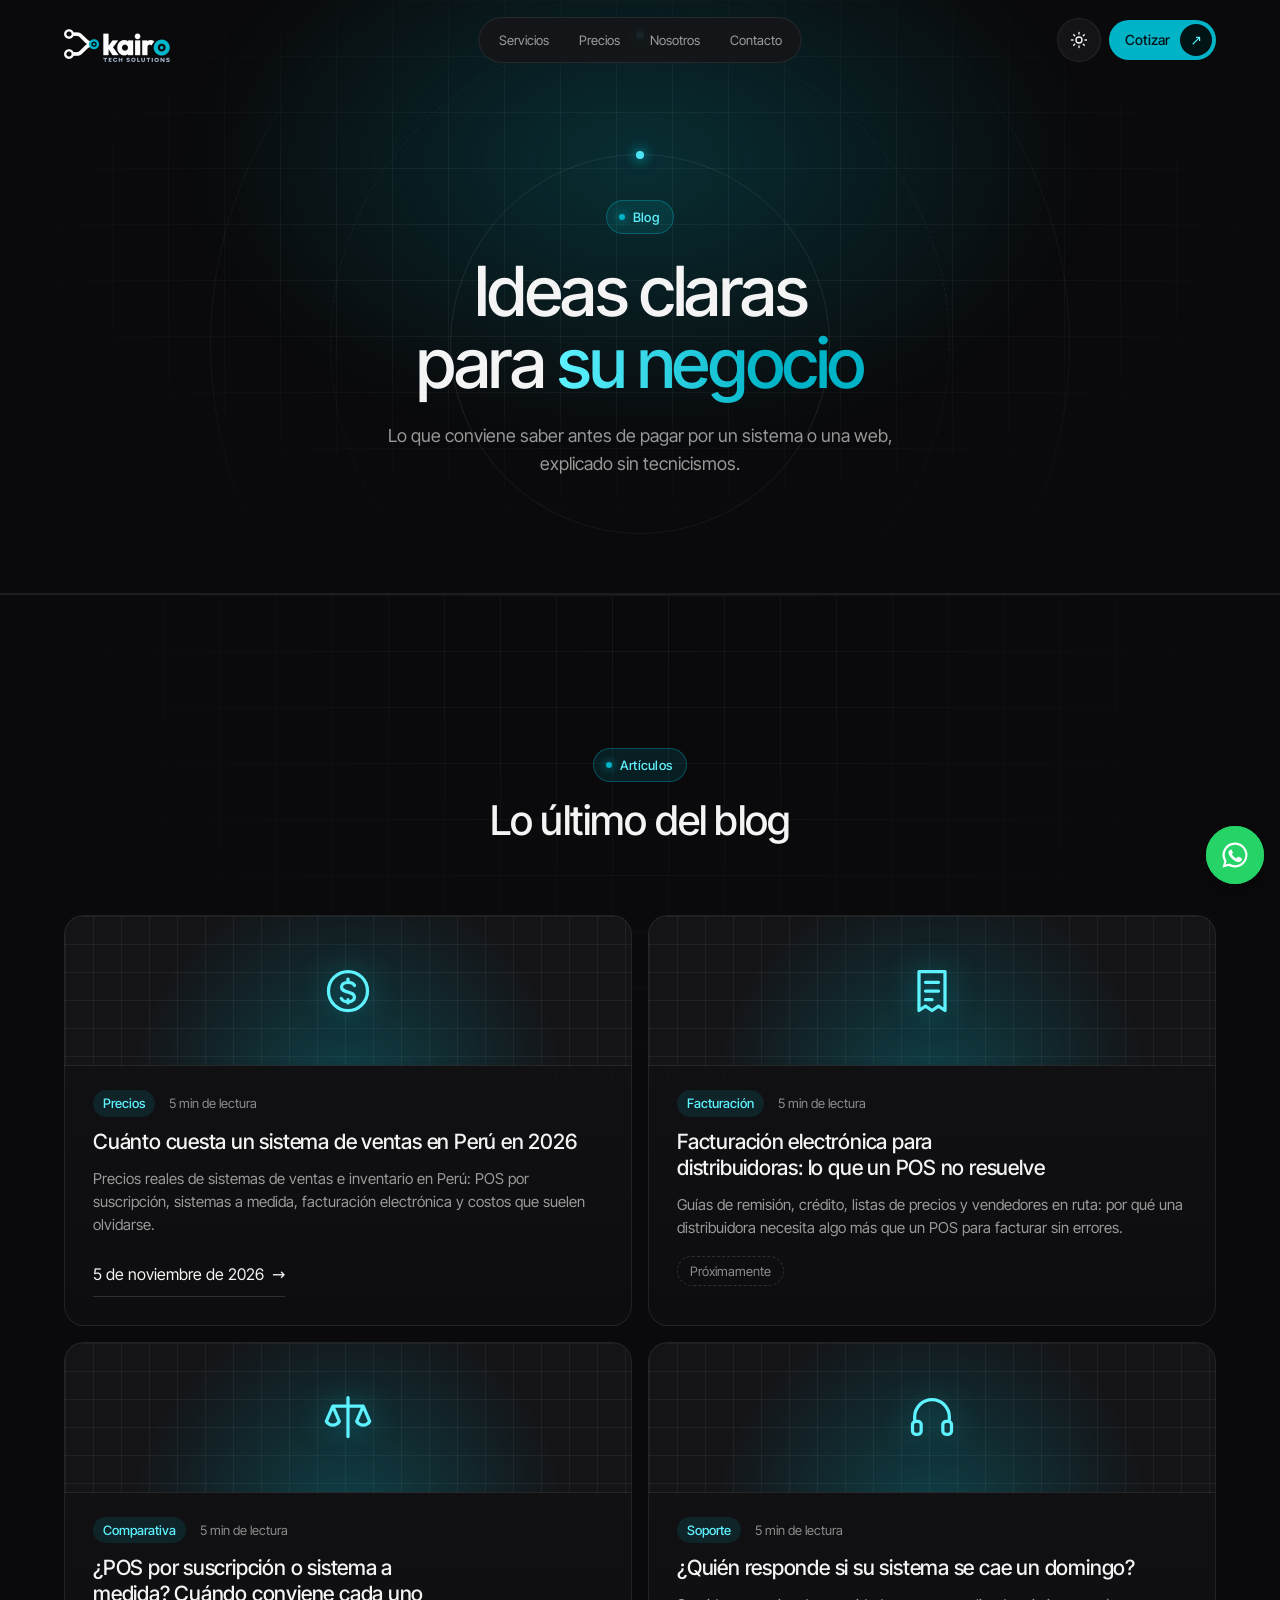
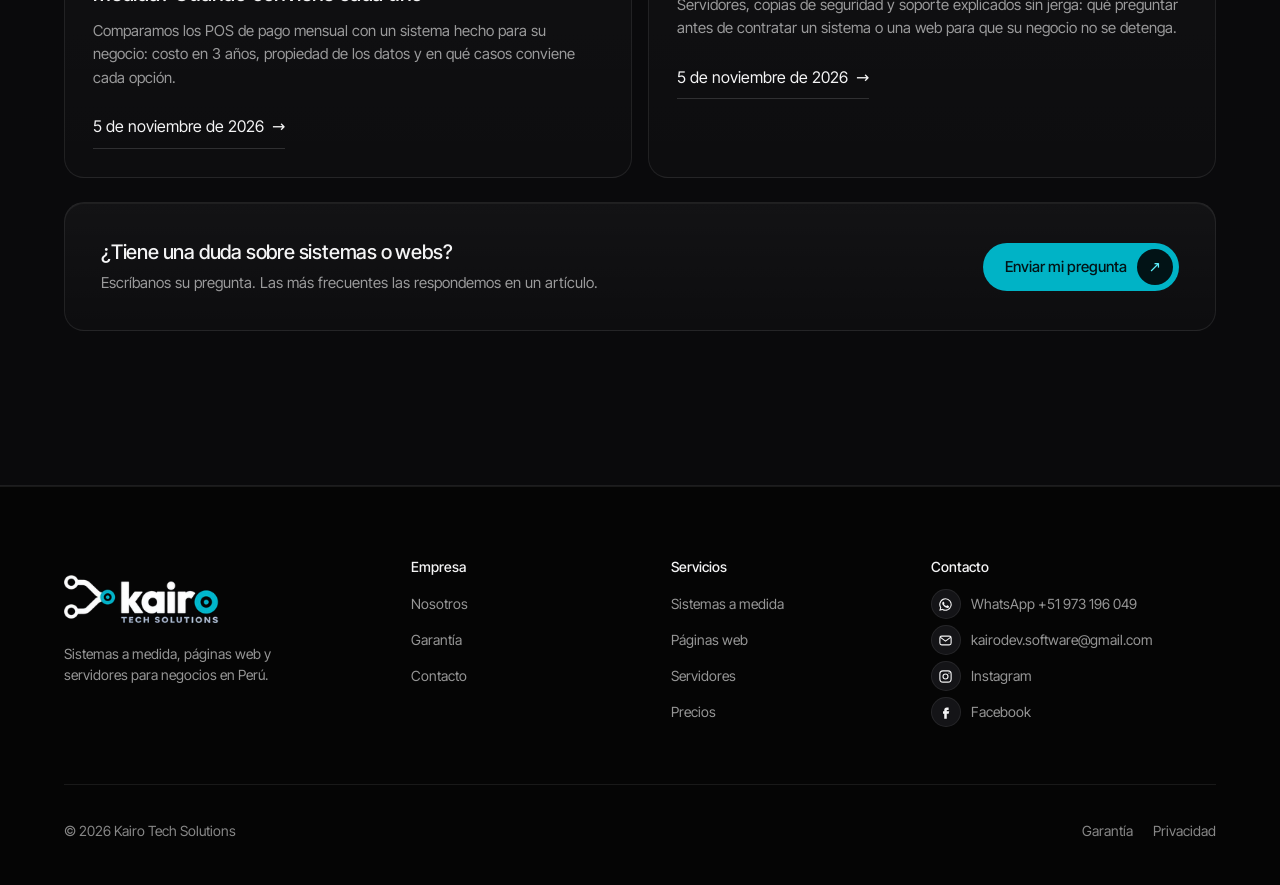
==== commit d5afeb9e: "Botón flotante de WhatsApp, portada más corta y datos para Google - Botón flotante de WhatsApp (solo" ====
--- a/blog/index.html
+++ b/blog/index.html
@@ -1,6 +1,6 @@
 <!DOCTYPE html><html lang="es" data-tema="oscuro"><head><meta charset="utf-8"><script>
       // Antes de pintar: aplica el tema guardado para que no parpadee
       try { if (localStorage.getItem("tema") === "claro") document.documentElement.dataset.tema = "claro"; } catch (e) {}
-    </script><meta name="viewport" content="width=device-width, initial-scale=1"><title>Blog · Kairo Tech Solutions</title><link rel="preload" href="/_astro/inter-tight-latin-wght-normal.DX-nOvPD.woff2" as="font" type="font/woff2" crossorigin><link rel="preconnect" href="https://wa.me"><meta name="description" content="Artículos sobre sistemas, ventas e inventario para negocios en Perú, explicados sin tecnicismos."><link rel="canonical" href="https://kairodev.pages.dev/blog/"><meta property="og:title" content="Blog · Kairo Tech Solutions"><meta property="og:description" content="Artículos sobre sistemas, ventas e inventario para negocios en Perú, explicados sin tecnicismos."><meta property="og:image" content="https://kairodev.pages.dev/marca/logo-horizontal.png"><meta property="og:type" content="website"><meta property="og:locale" content="es_PE"><link rel="icon" href="/favicon.png"><link rel="apple-touch-icon" href="/apple-touch-icon.png"><meta name="theme-color" content="#050505"><style>/*! tailwindcss v4.3.5 | MIT License | https://tailwindcss.com */
-@layer properties{@supports (((-webkit-hyphens:none)) and (not (margin-trim:block))) or ((-moz-orient:inline) and (not (color:rgb(from red r g b)))){*,:before,:after,::backdrop{--tw-rotate-x:initial;--tw-rotate-y:initial;--tw-rotate-z:initial;--tw-skew-x:initial;--tw-skew-y:initial;--tw-border-style:solid;--tw-shadow:0 0 #0000;--tw-shadow-color:initial;--tw-shadow-alpha:100%;--tw-inset-shadow:0 0 #0000;--tw-inset-shadow-color:initial;--tw-inset-shadow-alpha:100%;--tw-ring-color:initial;--tw-ring-shadow:0 0 #0000;--tw-inset-ring-color:initial;--tw-inset-ring-shadow:0 0 #0000;--tw-ring-inset:initial;--tw-ring-offset-width:0px;--tw-ring-offset-color:#fff;--tw-ring-offset-shadow:0 0 #0000;--tw-outline-style:solid;--tw-blur:initial;--tw-brightness:initial;--tw-contrast:initial;--tw-grayscale:initial;--tw-hue-rotate:initial;--tw-invert:initial;--tw-opacity:initial;--tw-saturate:initial;--tw-sepia:initial;--tw-drop-shadow:initial;--tw-drop-shadow-color:initial;--tw-drop-shadow-alpha:100%;--tw-drop-shadow-size:initial;--tw-backdrop-blur:initial;--tw-backdrop-brightness:initial;--tw-backdrop-contrast:initial;--tw-backdrop-grayscale:initial;--tw-backdrop-hue-rotate:initial;--tw-backdrop-invert:initial;--tw-backdrop-opacity:initial;--tw-backdrop-saturate:initial;--tw-backdrop-sepia:initial;--tw-ease:initial}}}@layer theme{:root,:host{--font-sans:-apple-system, BlinkMacSystemFont, "Segoe UI", Roboto, "Helvetica Neue", "Noto Sans", Arial, sans-serif, "Apple Color Emoji", "Segoe UI Emoji", "Segoe UI Symbol", "Noto Color Emoji";--font-mono:ui-monospace, SFMono-Regular, Menlo, Monaco, Consolas, "Liberation Mono", "Courier New", monospace;--ease-in:cubic-bezier(.4, 0, 1, 1);--ease-in-out:cubic-bezier(.4, 0, .2, 1);--default-transition-duration:.15s;--default-transition-timing-function:cubic-bezier(.4, 0, .2, 1);--default-font-family:var(--font-sans);--default-mono-font-family:var(--font-mono)}}@layer base{*,:after,:before,::backdrop{box-sizing:border-box;border:0 solid;margin:0;padding:0}::file-selector-button{box-sizing:border-box;border:0 solid;margin:0;padding:0}html,:host{-webkit-text-size-adjust:100%;tab-size:4;line-height:1.5;font-family:var(--default-font-family,-apple-system, BlinkMacSystemFont, "Segoe UI", Roboto, "Helvetica Neue", "Noto Sans", Arial, sans-serif, "Apple Color Emoji", "Segoe UI Emoji", "Segoe UI Symbol", "Noto Color Emoji");font-feature-settings:var(--default-font-feature-settings,normal);font-variation-settings:var(--default-font-variation-settings,normal);-webkit-tap-highlight-color:transparent}hr{height:0;color:inherit;border-top-width:1px}abbr:where([title]){text-decoration:underline dotted}h1,h2,h3,h4,h5,h6{font-size:inherit;font-weight:inherit}a{color:inherit;-webkit-text-decoration:inherit;-webkit-text-decoration:inherit;-webkit-text-decoration:inherit;text-decoration:inherit}b,strong{font-weight:bolder}code,kbd,samp,pre{font-family:var(--default-mono-font-family,ui-monospace, SFMono-Regular, Menlo, Monaco, Consolas, "Liberation Mono", "Courier New", monospace);font-feature-settings:var(--default-mono-font-feature-settings,normal);font-variation-settings:var(--default-mono-font-variation-settings,normal);font-size:1em}small{font-size:80%}sub,sup{vertical-align:baseline;font-size:75%;line-height:0;position:relative}sub{bottom:-.25em}sup{top:-.5em}table{text-indent:0;border-color:inherit;border-collapse:collapse}:-moz-focusring:where(:not(iframe)){outline:auto}progress{vertical-align:baseline}summary{display:list-item}ol,ul,menu{list-style:none}img,svg,video,canvas,audio,iframe,embed,object{vertical-align:middle;display:block}img,video{max-width:100%;height:auto}button,input,select,optgroup,textarea{font:inherit;font-feature-settings:inherit;font-variation-settings:inherit;letter-spacing:inherit;color:inherit;opacity:1;background-color:#0000;border-radius:0}::file-selector-button{font:inherit;font-feature-settings:inherit;font-variation-settings:inherit;letter-spacing:inherit;color:inherit;opacity:1;background-color:#0000;border-radius:0}:where(select:is([multiple],[size])) optgroup{font-weight:bolder}:where(select:is([multiple],[size])) optgroup option{padding-inline-start:20px}::file-selector-button{margin-inline-end:4px}::placeholder{opacity:1}@supports (not ((-webkit-appearance:-apple-pay-button))) or (contain-intrinsic-size:1px){::placeholder{color:currentColor}@supports (color:color-mix(in lab, red, red)){::placeholder{color:color-mix(in oklab, currentcolor 50%, transparent)}}}textarea{resize:vertical}::-webkit-search-decoration{-webkit-appearance:none}::-webkit-date-and-time-value{min-height:1lh;text-align:inherit}::-webkit-datetime-edit{display:inline-flex}::-webkit-datetime-edit-fields-wrapper{padding:0}::-webkit-datetime-edit{padding-block:0}::-webkit-datetime-edit-year-field{padding-block:0}::-webkit-datetime-edit-month-field{padding-block:0}::-webkit-datetime-edit-day-field{padding-block:0}::-webkit-datetime-edit-hour-field{padding-block:0}::-webkit-datetime-edit-minute-field{padding-block:0}::-webkit-datetime-edit-second-field{padding-block:0}::-webkit-datetime-edit-millisecond-field{padding-block:0}::-webkit-datetime-edit-meridiem-field{padding-block:0}::-webkit-calendar-picker-indicator{line-height:1}:-moz-ui-invalid{box-shadow:none}button,input:where([type=button],[type=reset],[type=submit]){appearance:button}::file-selector-button{appearance:button}::-webkit-inner-spin-button{height:auto}::-webkit-outer-spin-button{height:auto}[hidden]:where(:not([hidden=until-found])){display:none!important}}@layer components;@layer utilities{.visible{visibility:visible}.flex{display:flex}.hidden{display:none}.transform{transform:var(--tw-rotate-x, ) var(--tw-rotate-y, ) var(--tw-rotate-z, ) var(--tw-skew-x, ) var(--tw-skew-y, )}.flex-wrap{flex-wrap:wrap}.border{border-style:var(--tw-border-style);border-width:1px}.text-wrap{text-wrap:wrap}.ring{--tw-ring-shadow:var(--tw-ring-inset, ) 0 0 0 calc(1px + var(--tw-ring-offset-width)) var(--tw-ring-color,currentcolor);box-shadow:var(--tw-inset-shadow), var(--tw-inset-ring-shadow), var(--tw-ring-offset-shadow), var(--tw-ring-shadow), var(--tw-shadow)}.outline{outline-style:var(--tw-outline-style);outline-width:1px}.filter{filter:var(--tw-blur, ) var(--tw-brightness, ) var(--tw-contrast, ) var(--tw-grayscale, ) var(--tw-hue-rotate, ) var(--tw-invert, ) var(--tw-saturate, ) var(--tw-sepia, ) var(--tw-drop-shadow, )}.backdrop-filter{backdrop-filter:var(--tw-backdrop-blur, ) var(--tw-backdrop-brightness, ) var(--tw-backdrop-contrast, ) var(--tw-backdrop-grayscale, ) var(--tw-backdrop-hue-rotate, ) var(--tw-backdrop-invert, ) var(--tw-backdrop-opacity, ) var(--tw-backdrop-saturate, ) var(--tw-backdrop-sepia, )}.transition{transition-property:color,background-color,border-color,outline-color,text-decoration-color,fill,stroke,--tw-gradient-from,--tw-gradient-via,--tw-gradient-to,opacity,box-shadow,transform,translate,scale,rotate,filter,-webkit-backdrop-filter,backdrop-filter,display,content-visibility,overlay,pointer-events;transition-timing-function:var(--tw-ease,var(--default-transition-timing-function));transition-duration:var(--tw-duration,var(--default-transition-duration))}.ease-in{--tw-ease:var(--ease-in);transition-timing-function:var(--ease-in)}.ease-in-out{--tw-ease:var(--ease-in-out);transition-timing-function:var(--ease-in-out)}}@font-face{font-family:Inter Tight Variable;font-style:normal;font-display:swap;font-weight:100 900;src:url(/_astro/inter-tight-cyrillic-ext-wght-normal.okcGN4Nq.woff2)format("woff2-variations");unicode-range:U+460-52F,U+1C80-1C8A,U+20B4,U+2DE0-2DFF,U+A640-A69F,U+FE2E-FE2F}@font-face{font-family:Inter Tight Variable;font-style:normal;font-display:swap;font-weight:100 900;src:url(/_astro/inter-tight-cyrillic-wght-normal.BS41q_Tv.woff2)format("woff2-variations");unicode-range:U+301,U+400-45F,U+490-491,U+4B0-4B1,U+2116}@font-face{font-family:Inter Tight Variable;font-style:normal;font-display:swap;font-weight:100 900;src:url(/_astro/inter-tight-greek-ext-wght-normal.DQgQPNk4.woff2)format("woff2-variations");unicode-range:U+1F??}@font-face{font-family:Inter Tight Variable;font-style:normal;font-display:swap;font-weight:100 900;src:url(/_astro/inter-tight-greek-wght-normal.sS1B39LI.woff2)format("woff2-variations");unicode-range:U+370-377,U+37A-37F,U+384-38A,U+38C,U+38E-3A1,U+3A3-3FF}@font-face{font-family:Inter Tight Variable;font-style:normal;font-display:swap;font-weight:100 900;src:url(/_astro/inter-tight-vietnamese-wght-normal.TKKdAiBA.woff2)format("woff2-variations");unicode-range:U+102-103,U+110-111,U+128-129,U+168-169,U+1A0-1A1,U+1AF-1B0,U+300-301,U+303-304,U+308-309,U+323,U+329,U+1EA0-1EF9,U+20AB}@font-face{font-family:Inter Tight Variable;font-style:normal;font-display:swap;font-weight:100 900;src:url(/_astro/inter-tight-latin-ext-wght-normal.B4u9PlvR.woff2)format("woff2-variations");unicode-range:U+100-2BA,U+2BD-2C5,U+2C7-2CC,U+2CE-2D7,U+2DD-2FF,U+304,U+308,U+329,U+1D00-1DBF,U+1E00-1E9F,U+1EF2-1EFF,U+2020,U+20A0-20AB,U+20AD-20C0,U+2113,U+2C60-2C7F,U+A720-A7FF}@font-face{font-family:Inter Tight Variable;font-style:normal;font-display:swap;font-weight:100 900;src:url(/_astro/inter-tight-latin-wght-normal.DX-nOvPD.woff2)format("woff2-variations");unicode-range:U+??,U+131,U+152-153,U+2BB-2BC,U+2C6,U+2DA,U+2DC,U+304,U+308,U+329,U+2000-206F,U+20AC,U+2122,U+2191,U+2193,U+2212,U+2215,U+FEFF,U+FFFD}:root{color-scheme:dark;--tinte:255 255 255;--fondo:#050505;--superficie:#0c0c0e;--superficie-2:#141417;--borde:rgb(var(--tinte) / 8%);--borde-fuerte:rgb(var(--tinte) / 14%);--texto:#f4f4f5;--texto-2:rgb(var(--tinte) / 58%);--texto-3:rgb(var(--tinte) / 52%);--acento:#00b3c6;--acento-claro:#5ef2ff;--sobre-acento:#021316;--acento-texto:#5ef2ff;--superficie-3:#1d1d22;--nav-fijo:#050505cc;--nav-pildora:#161618d9;--sombra-tarjeta:inset 0 1px 0 #ffffff0d;--banda:#0a0a0c;--resalta:linear-gradient(90deg, #5ef2ff, #00b3c6 70%);--acento-suave:#00b3c61f;--fuente:"Inter Tight Variable", "Inter Tight", system-ui, sans-serif;--radio-s:12px;--radio-m:20px;--radio-l:28px;--pildora:999px;--margen:clamp(16px, 5vw, 80px);--seccion:clamp(88px, 12vw, 160px);--ancho:1200px;--ease:cubic-bezier(.22, 1, .36, 1);--rapido:.16s;--medio:.28s;--lento:.6s}:root[data-tema=claro]{color-scheme:light;--tinte:0 0 0;--fondo:#f6f6f7;--superficie:#fff;--superficie-2:#ececee;--superficie-3:#e2e2e5;--borde:#00000017;--borde-fuerte:#00000029;--texto:#0b0b0c;--texto-2:#000000a8;--texto-3:#00000094;--acento-texto:#00707d;--nav-fijo:#f6f6f7d9;--nav-pildora:#ffffffd9;--sombra-tarjeta:0 1px 2px #0000000a, 0 8px 24px -12px #0000001a;--banda:#ebedf0;--resalta:linear-gradient(90deg, #00808f, #00a3b5 70%)}[data-tema=claro] .tarjeta{background:var(--superficie)}[data-tema=claro] .tarjeta--destacada{background:radial-gradient(120% 50% at 50% 0%, #00b3c61a, transparent 70%), var(--superficie)}[data-tema=claro] .btn--primario:hover{box-shadow:0 8px 24px -8px #00b3c699}.logo-claro{display:none!important}[data-tema=claro] .logo-claro{display:block!important}[data-tema=claro] .logo-oscuro{display:none!important}.cambiando-tema,.cambiando-tema *{transition:background-color var(--medio), color var(--medio), border-color var(--medio)!important}html{background:var(--fondo);color:var(--texto);-webkit-font-smoothing:antialiased;scroll-behavior:smooth;scroll-padding-top:80px}body{font-family:var(--fuente);margin:0;font-size:16px;line-height:1.55;overflow-x:hidden}a{color:inherit;text-decoration:none}img{max-width:100%;height:auto;display:block}h1,h2,h3{text-wrap:balance;margin:0;font-weight:500}h2{letter-spacing:-.02em;font-size:clamp(32px,3.2vw,48px);line-height:1.1}h3{letter-spacing:-.01em;font-size:20px;line-height:1.3}p{margin:0}:focus-visible{outline:2px solid var(--acento);outline-offset:3px;border-radius:6px}.sr-only{clip:rect(0 0 0 0);white-space:nowrap;width:1px;height:1px;position:absolute;overflow:hidden}.contenedor{width:100%;max-width:calc(var(--ancho) + 2 * var(--margen));padding-inline:var(--margen);margin-inline:auto}.seccion{padding-block:var(--seccion)}.btn{border-radius:var(--pildora);cursor:pointer;min-height:48px;transition:transform var(--rapido) var(--ease), background-color var(--rapido), box-shadow var(--medio);border:0;align-items:center;gap:10px;padding:6px 6px 6px 22px;font-family:inherit;font-size:15px;font-weight:500;display:inline-flex}.btn:active{transform:scale(.97)}.btn--primario{background:var(--acento);color:var(--sobre-acento)}.btn--primario:hover{background:var(--acento-claro);box-shadow:0 0 32px #00b3c659}.btn__flecha{border-radius:var(--pildora);background:var(--sobre-acento);width:36px;height:36px;color:var(--acento-claro);transition:transform var(--medio) var(--ease);place-items:center;display:grid}.btn--primario:hover .btn__flecha{transform:rotate(-45deg)}.btn--secundario{background:var(--superficie-2);color:var(--texto);border:1px solid var(--borde);padding:0 22px}.btn--secundario:hover{background:var(--superficie-3)}.btn--chico{min-height:40px;padding:4px 4px 4px 16px;font-size:14px}.btn--chico .btn__flecha{width:32px;height:32px}.nav{z-index:40;padding:18px var(--margen);transition:background-color var(--medio), border-color var(--medio), padding var(--medio) var(--ease);border-bottom:1px solid #0000;justify-content:space-between;align-items:center;gap:16px;display:flex;position:fixed;inset:0 0 auto}.nav--fijo{background:var(--nav-fijo);border-bottom-color:var(--borde);padding-block:10px}.nav__logo img{width:auto;height:44px}.nav__links{border:1px solid var(--borde);border-radius:var(--pildora);background:var(--nav-pildora);gap:2px;padding:5px;display:flex;position:absolute;left:50%;transform:translate(-50%)}.nav__links a{border-radius:var(--pildora);color:var(--texto-2);transition:color var(--rapido), background-color var(--rapido);padding:7px 14px;font-size:13px}.nav__links a:hover,.nav__links a[aria-current=page]{color:var(--texto);background:rgb(var(--tinte) / 6%)}.nav__boton-menu{border-radius:var(--pildora);border:1px solid var(--borde);background:var(--superficie-2);width:44px;height:44px;color:var(--texto);cursor:pointer;place-items:center;display:none}.nav__boton-menu svg{width:18px;height:18px}.nav__acciones{align-items:center;gap:8px;display:flex}.tema{border-radius:var(--pildora);border:1px solid var(--borde);background:var(--superficie-2);width:44px;height:44px;color:var(--texto);cursor:pointer;transition:background-color var(--rapido), transform var(--rapido) var(--ease);place-items:center;display:grid}.tema:hover{background:var(--superficie-3)}.tema:active{transform:scale(.94)}.tema svg{width:18px;height:18px}.tema .icono-luna,[data-tema=claro] .tema .icono-sol{display:none}[data-tema=claro] .tema .icono-luna{display:block}.menu-movil{z-index:50;padding:18px var(--margen) 32px;background:var(--fondo);opacity:0;visibility:hidden;transition:opacity var(--medio) var(--ease), transform var(--medio) var(--ease), visibility 0s linear var(--medio);flex-direction:column;display:flex;position:fixed;inset:0;transform:translateY(-8px)}.menu-movil[data-abierto]{opacity:1;visibility:visible;transition-delay:0s;transform:none}.menu-movil__cabecera{justify-content:space-between;align-items:center;display:flex}.menu-movil__cabecera img{width:auto;height:44px}.menu-movil nav{flex-direction:column;margin-top:40px;display:flex}.menu-movil nav a{letter-spacing:-.02em;border-bottom:1px solid var(--borde);padding:12px 0;font-size:28px;display:block}.menu-movil .btn{justify-content:space-between;margin-top:auto}@media (width<=900px){.nav__links,.nav .btn--chico{display:none}.nav__boton-menu{display:grid}}.hero{background:var(--fondo);isolation:isolate;min-height:100svh;position:relative;overflow:hidden}.hero [data-globo]{z-index:0;opacity:0;transition:opacity 1.6s .2s;position:absolute;inset:0;-webkit-mask-image:linear-gradient(#000 58%,#0009 76%,#0000 94%);mask-image:linear-gradient(#000 58%,#0009 76%,#0000 94%)}.globo-listo [data-globo]{opacity:1}.hero__contenido{z-index:2;grid-template-columns:1fr auto;align-items:end;gap:32px;padding:0 clamp(16px,7vw,120px) clamp(36px,8vh,80px);display:grid;position:absolute;inset:auto 0 0}.hero h1{letter-spacing:-.025em;margin-bottom:14px;font-size:clamp(40px,4.4vw,68px);line-height:1.08}.hero h1 .l{display:block}.hero .rota{display:inline-block}.hero__bajada{max-width:40ch;color:var(--texto-2);margin-bottom:26px;font-size:15px;line-height:1.5}.hero__acciones{flex-wrap:wrap;gap:10px;display:flex}.canales{color:var(--texto-2);align-items:center;gap:10px;font-size:13px;display:flex}.canales a{background:var(--superficie-2);border:1px solid var(--borde);width:44px;height:44px;color:var(--texto);transition:background-color var(--rapido), color var(--rapido);border-radius:50%;place-items:center;display:grid}.canales a:hover{background:var(--acento);color:var(--sobre-acento)}.canales svg{width:18px;height:18px}@media (width<=860px){.hero__contenido{grid-template-columns:1fr;gap:28px;padding-bottom:32px}.hero h1{font-size:clamp(36px,10vw,46px)}}.aparece{opacity:0;filter:blur(8px);animation:aparece .9s var(--ease) forwards;transform:translateY(14px)}.aparece:nth-child(2){animation-delay:.12s}.d1{animation-delay:.3s}.d2{animation-delay:.42s}.d3{animation-delay:.54s}@keyframes aparece{to{opacity:1;filter:blur();transform:none}}.listo .aparece{opacity:1;filter:none;animation:none;transform:none}.listo [data-globo]{opacity:1;transition:none}.js-anim [data-revelar]{opacity:0;filter:blur(6px);transition:opacity var(--lento) var(--ease), filter var(--lento) var(--ease), transform var(--lento) var(--ease);transform:translateY(16px)}.js-anim [data-revelar].visto{opacity:1;filter:none;transform:none}.js-anim [data-revelar].fin{transition:none}.cabecera{gap:20px;margin-bottom:clamp(40px,6vw,72px);display:grid}.cabecera p{color:var(--texto-2);max-width:52ch}.cabecera--centrada{text-align:center;justify-items:center}.cabecera--centrada h2{max-width:18ch}.etiqueta{border-radius:var(--pildora);background:var(--acento-suave);color:var(--acento-texto);letter-spacing:.02em;border:1px solid #00b3c659;align-items:center;gap:8px;padding:6px 14px 6px 12px;font-size:13px;font-weight:500;display:inline-flex}.etiqueta:before{content:"";background:var(--acento);width:6px;height:6px;box-shadow:0 0 10px var(--acento);border-radius:50%}.cabecera--centrada .etiqueta{margin-bottom:-4px}.resalta{background:var(--resalta);color:#0000;-webkit-background-clip:text;background-clip:text}.cabecera--centrada p{margin-inline:auto}.seccion--banda{isolation:isolate;background:var(--banda);border-block:1px solid var(--borde);position:relative}.seccion--banda:before{content:"";z-index:-1;pointer-events:none;background-image:linear-gradient(rgb(var(--tinte) / 5%) 1px, transparent 1px), linear-gradient(90deg, rgb(var(--tinte) / 5%) 1px, transparent 1px);background-position:top;background-size:56px 56px;position:absolute;inset:0;-webkit-mask-image:radial-gradient(70% 60% at 50% 0,#000,#0000 75%);mask-image:radial-gradient(70% 60% at 50% 0,#000,#0000 75%)}.seccion--banda .ruta__nodo{box-shadow:0 0 0 8px var(--banda)}.seccion--banda .ruta li:hover .ruta__nodo{box-shadow:0 0 0 8px var(--banda), 0 0 32px #00b3c64d}.seccion--banda+.seccion--banda{border-top:0}.tarjeta{border-radius:var(--radio-m);background:linear-gradient(180deg, rgb(var(--tinte) / 4%), rgb(var(--tinte) / 1.5%));border:1px solid var(--borde);box-shadow:var(--sombra-tarjeta);transition:border-color var(--medio);transition:border-color var(--medio), transform var(--medio) var(--ease), box-shadow var(--medio);padding:28px;position:relative}@media (hover:hover){.tarjeta:hover{box-shadow:var(--sombra-tarjeta), 0 18px 40px -20px #00b3c659;border-color:#00b3c666;transform:translateY(-4px)}.grafico.tarjeta:hover,.panel.tarjeta:hover{transform:none}}.tarjeta p{color:var(--texto-2)}.tarjeta--destacada{background:radial-gradient(120% 50% at 50% 0%, #00b3c61f, transparent 70%), linear-gradient(180deg, rgb(var(--tinte) / 4%), rgb(var(--tinte) / 1.5%));border-color:#00b3c666}.tarjeta--destacada:hover{border-color:#00b3c699}.ejemplo{border-radius:var(--pildora);border:1px dashed var(--borde-fuerte);color:var(--texto-3);white-space:nowrap;align-items:center;padding:2px 8px;font-size:11px;line-height:1.6;display:inline-flex}.punto{background:var(--acento);width:6px;height:6px;box-shadow:0 0 10px var(--acento);border-radius:50%;flex:none}.frag{border:1px solid var(--borde);border-radius:var(--radio-s);background:var(--fondo);color:var(--texto-2);font-size:13px;overflow:hidden}.frag__barra{border-bottom:1px solid var(--borde);color:var(--texto);justify-content:space-between;align-items:center;gap:12px;padding:10px 14px;display:flex}.frag table{border-collapse:collapse;font-variant-numeric:tabular-nums;width:100%}.frag th{text-align:left;color:var(--texto-3);padding:8px 14px;font-weight:400}.frag td{border-top:1px solid var(--borde);padding:9px 14px}.frag td:not(:first-child),.frag th:not(:first-child){text-align:right}.frag td:first-child{color:var(--texto)}.frag td:not(:first-child){white-space:nowrap}@media (width<=480px){.frag th,.frag td{padding-inline:10px}}.cian{color:var(--acento-texto)}.pilar__icono{width:52px;height:52px;color:var(--acento-texto);background:linear-gradient(145deg,#00b3c638,#00b3c60f);border:1px solid #00b3c659;border-radius:14px;flex:none;place-items:center;display:grid;box-shadow:inset 0 1px #ffffff14,0 8px 24px -12px #00b3c699}.pilar__icono svg{width:24px;height:24px}.pilar ul,.servicio ul{color:var(--texto-2);gap:8px;margin:0;padding:0;font-size:14px;list-style:none;display:grid}.pilar li,.servicio li{align-items:center;gap:10px;display:flex}.pilar li svg,.servicio li svg{width:16px;height:16px;color:var(--acento-texto);flex:none}.pilares{grid-template-columns:repeat(3,1fr);gap:16px;display:grid}.pilar{align-content:start;gap:16px;padding:32px 28px;display:grid}.pilar h3{margin-top:6px}.pilar ul{border-top:1px solid var(--borde);padding-top:18px}@media (width<=960px){.pilares{grid-template-columns:1fr}}.servicios{grid-template-columns:repeat(2,1fr);gap:16px;display:grid}.servicio{align-content:start;gap:14px;padding:32px;display:grid}.servicio__cabeza{justify-content:space-between;align-items:start;margin-bottom:8px;display:flex}.servicio__num{letter-spacing:-.04em;color:#0000;-webkit-text-stroke:1px var(--borde-fuerte);font-size:44px;font-weight:500;line-height:1}.servicio h3{font-size:24px}.servicio ul{border-block:1px solid var(--borde);grid-template-columns:1fr 1fr;gap:10px 16px;margin:8px 0 6px;padding:18px 0}.servicio .enlace-flecha{justify-self:start}@media (width<=860px){.servicios{grid-template-columns:1fr}}@media (width<=420px){.servicio{padding:24px 20px}.servicio ul{grid-template-columns:1fr}}.lista{margin:8px 0 0;padding:0;list-style:none;display:grid}.lista li{border-top:1px solid var(--borde);align-items:baseline;gap:14px;padding:14px 0;display:flex}.lista li .punto{transform:translateY(-3px)}.app{border-radius:var(--radio-m);border:1px solid var(--borde-fuerte);background:var(--superficie);max-width:1040px;color:var(--texto-2);margin-inline:auto;font-size:13px;overflow:hidden;box-shadow:0 40px 100px -40px #00b3c659,0 20px 50px -30px #00000080}.app__barra{border-bottom:1px solid var(--borde);background:var(--superficie-2);align-items:center;gap:14px;padding:12px 16px;display:flex}.app__puntos{gap:6px;display:flex}.app__puntos i{border-radius:50%;width:10px;height:10px}.app__puntos i:first-child{background:#ff5f57}.app__puntos i:nth-child(2){background:#febc2e}.app__puntos i:last-child{background:#28c840}.app__url{border-radius:var(--pildora);background:var(--fondo);max-width:320px;color:var(--texto-3);text-align:center;flex:1;margin-inline:auto;padding:4px 12px;font-size:12px}.app__cuerpo{grid-template-columns:170px 1fr;min-height:380px;display:grid}.app__menu{border-right:1px solid var(--borde);align-content:start;gap:2px;padding:16px 10px;display:grid}.app__menu span{border-radius:8px;padding:8px 12px}.app__menu .activo{background:var(--acento-suave);color:var(--acento-texto)}.app__main{align-content:start;gap:16px;padding:20px;display:grid}.app__saludo{gap:2px;display:grid}.app__saludo b{color:var(--texto);font-size:18px;font-weight:500}.app__kpis{grid-template-columns:repeat(3,1fr);gap:12px;display:grid}.app__kpi{border-radius:var(--radio-s);border:1px solid var(--borde);background:var(--fondo);gap:4px;padding:14px;display:grid}.app__kpi b{letter-spacing:-.02em;color:var(--texto);font-variant-numeric:tabular-nums;white-space:nowrap;font-size:clamp(20px,2.2vw,26px);font-weight:500}.app__kpi small{color:var(--texto-3);font-size:12px}.app__kpi small.sube{color:#16a34a}.app__kpi small.alerta{color:var(--acento-texto)}.app__fila{grid-template-columns:1.4fr 1fr;gap:12px;display:grid}.app__grafico,.app__lista{border-radius:var(--radio-s);border:1px solid var(--borde);background:var(--fondo);padding:14px}.app__titulo{color:var(--texto);justify-content:space-between;gap:8px;margin-bottom:10px;display:flex}.app__grafico svg{width:100%;height:130px;display:block}.app__dias{color:var(--texto-3);justify-content:space-between;margin-top:6px;font-size:11px;display:flex}.app__mov{border-top:1px solid var(--borde);grid-template-columns:auto 1fr auto;align-items:center;gap:10px;padding:9px 0;display:grid}.app__hora{color:var(--texto-3);font-variant-numeric:tabular-nums}.app__det{color:var(--texto);display:grid}.app__det small{color:var(--texto-3);font-size:11px}.app__mov b{color:var(--texto);font-variant-numeric:tabular-nums;font-weight:500}.app__puntos-lista{grid-template-columns:repeat(3,1fr);gap:24px;max-width:1040px;margin:40px auto 0;display:grid}.app__puntos-lista>div{align-items:baseline;gap:14px;display:flex}.app__puntos-lista .punto{transform:translateY(-3px)}.app__puntos-lista b{color:var(--texto);margin-bottom:4px;font-weight:500;display:block}.app__puntos-lista p{color:var(--texto-2);font-size:15px}@media (width<=900px){.app__cuerpo{grid-template-columns:1fr}.app__menu{border-right:0;border-bottom:1px solid var(--borde);padding:10px;display:flex;overflow:hidden}.app__menu span{white-space:nowrap}.app__fila{grid-template-columns:1fr}.app__puntos-lista{grid-template-columns:1fr;gap:16px}}@media (width<=560px){.app__kpis{grid-template-columns:1fr 1fr}.app__kpi:first-child{grid-column:1/-1}.app__barra .ejemplo{display:none}.app__main{padding:14px}}.ruta{position:relative}.ruta ol{grid-template-columns:repeat(5,1fr);gap:24px;margin:0;padding:0;list-style:none;display:grid;position:relative}.ruta li{text-align:center;align-content:start;justify-items:center;gap:10px;display:grid}.ruta h3{margin-top:14px;font-size:18px}.ruta p{color:var(--texto-2);max-width:24ch;font-size:15px}.ruta__linea{background:linear-gradient(90deg, var(--acento), #00b3c659 60%, var(--borde-fuerte));transform-origin:0;height:2px;transition:transform 1.2s var(--ease) .2s;border-radius:2px;position:absolute;top:36px;left:10%;right:10%}.js-anim .ruta .ruta__linea{transform:scaleX(0)}.js-anim .ruta.visto .ruta__linea{transform:none}.js-anim .ruta.fin .ruta__linea{transition:none}.ruta__nodo{background:var(--superficie);border:1px solid var(--borde-fuerte);width:72px;height:72px;color:var(--texto);box-shadow:0 0 0 8px var(--fondo);transition:border-color var(--medio), box-shadow var(--medio), color var(--medio);border-radius:50%;place-items:center;display:grid;position:relative}.ruta__nodo svg{width:28px;height:28px}.ruta__num{background:var(--acento);width:24px;height:24px;color:var(--sobre-acento);font-variant-numeric:tabular-nums;border-radius:50%;place-items:center;font-size:12px;font-weight:600;display:grid;position:absolute;top:-2px;right:-2px}.ruta li:hover .ruta__nodo{border-color:var(--acento);color:var(--acento-texto);box-shadow:0 0 0 8px var(--fondo), 0 0 32px #00b3c64d}.ruta__recibe{border-radius:var(--pildora);background:var(--acento-suave);color:var(--acento-texto);white-space:nowrap;margin-top:4px;padding:4px 12px;font-size:12px}@media (width<=960px){.ruta ol{grid-template-columns:1fr;gap:28px}.ruta li{text-align:left;grid-template-columns:72px 1fr;justify-items:start;gap:6px 20px}.ruta__nodo{grid-row:span 3}.ruta h3{margin-top:6px}.ruta p{max-width:46ch}.ruta__linea{transform-origin:top;background:linear-gradient(180deg, var(--acento), #00b3c659 60%, var(--borde-fuerte));width:2px;height:auto;inset:36px auto 36px 35px}.js-anim .ruta .ruta__linea{transform:scaleY(0)}}.cifras{grid-template-columns:1fr 1fr;gap:16px;display:grid}.cifras .tarjeta{align-content:space-between;gap:10px;min-height:180px;display:grid}.cifra{letter-spacing:-.03em;font-variant-numeric:tabular-nums;white-space:nowrap;font-size:clamp(32px,3.4vw,52px);line-height:1}.cifras p{font-size:15px}@media (width<=480px){.cifras{grid-template-columns:1fr}.cifras .tarjeta{min-height:0}}.rubros{grid-template-columns:repeat(3,1fr);gap:16px;display:grid}.rubro{align-items:flex-start;gap:18px;padding:24px;display:flex}.rubro h3{margin-bottom:6px;font-size:18px}.rubro p{font-size:15px}.rubros__nota{color:var(--texto-2);flex-wrap:wrap;justify-content:center;align-items:center;gap:4px 14px;margin-top:36px;display:flex}@media (width<=960px){.rubros{grid-template-columns:1fr 1fr}}@media (width<=640px){.rubros{grid-template-columns:1fr}}.planes{grid-template-columns:repeat(3,1fr);align-items:stretch;gap:16px;display:grid}.plan{flex-direction:column;gap:20px;display:flex}.plan__cabeza{gap:4px;display:grid}.plan__cabeza h3{justify-content:space-between;align-items:center;gap:8px;font-size:18px;display:flex}.plan__insignia{border-radius:var(--pildora);background:var(--fondo);color:var(--acento-texto);letter-spacing:0;white-space:nowrap;border:1px solid #00b3c680;padding:3px 10px;font-size:12px;font-weight:400;position:absolute;top:-12px;left:28px}.plan__para{font-size:14px}.plan__precio{gap:2px;display:grid}.plan__precio small{color:var(--texto-3);font-size:13px}.plan__precio strong{letter-spacing:-.03em;font-variant-numeric:tabular-nums;font-size:40px;font-weight:500;line-height:1.05}.plan ul{border-top:1px solid var(--borde);color:var(--texto-2);flex:1;align-content:start;gap:10px;margin:0;padding:20px 0 0;font-size:14px;list-style:none;display:grid}.plan li{align-items:flex-start;gap:10px;display:flex}.plan li svg{width:16px;height:16px;color:var(--texto-3);flex:none;margin-top:3px}.plan--destacado li svg{color:var(--acento-texto)}.plan .btn{justify-content:center}.plan .btn--primario{justify-content:space-between}.planes__nota{text-align:center;color:var(--texto-3);margin-top:28px;font-size:14px}@media (width<=900px){.planes{grid-template-columns:1fr}}@media (width<=620px){.planes{grid-template-columns:1fr}}.quien{margin-bottom:0}.quien h2{max-width:20ch}.quien__texto{justify-items:center;gap:16px;display:grid}.quien__texto p{color:var(--texto-2);max-width:58ch;font-size:18px;line-height:1.6}.quien__texto .enlace-flecha{margin-top:4px}.enlace-flecha{min-height:44px;color:var(--texto);border-bottom:1px solid var(--borde-fuerte);transition:border-color var(--rapido), color var(--rapido);align-items:center;gap:8px;display:inline-flex}.enlace-flecha:hover{color:var(--acento-texto);border-color:var(--acento)}.preguntas{border-top:1px solid var(--borde);max-width:760px;margin-inline:auto}.preguntas details{border-bottom:1px solid var(--borde)}.preguntas summary{cursor:pointer;letter-spacing:-.01em;justify-content:space-between;align-items:center;gap:24px;min-height:64px;padding:18px 0;font-size:17px;list-style:none;display:flex}.preguntas summary::-webkit-details-marker{display:none}.preguntas summary svg{width:18px;height:18px;color:var(--texto-3);transition:transform var(--medio) var(--ease), color var(--rapido);flex:none}.preguntas summary:hover svg{color:var(--texto)}.preguntas details[open] summary svg{color:var(--acento-texto);transform:rotate(45deg)}.preguntas details p{color:var(--texto-2);max-width:62ch;padding:0 48px 24px 0}.cierre{text-align:center;padding-block:clamp(64px,9vw,120px) clamp(80px,11vw,140px);position:relative}.cierre__caja{isolation:isolate;border-radius:var(--radio-l);background:var(--superficie);border:1px solid #00b3c64d;justify-items:center;gap:20px;padding:clamp(56px,8vw,104px) clamp(20px,5vw,64px);display:grid;position:relative;overflow:hidden;box-shadow:0 30px 80px -40px #00b3c673}.cierre__caja:before{content:"";z-index:-1;background-image:linear-gradient(rgb(var(--tinte) / 5%) 1px, transparent 1px), linear-gradient(90deg, rgb(var(--tinte) / 5%) 1px, transparent 1px);background-position:50%;background-size:44px 44px;position:absolute;inset:0;-webkit-mask-image:radial-gradient(60% 70%,#000,#0000 80%);mask-image:radial-gradient(60% 70%,#000,#0000 80%)}.cierre__caja:after{content:"";z-index:-1;filter:blur(80px);background:#00b3c638;border-radius:50%;width:70%;height:90%;position:absolute;bottom:-60%;left:50%;transform:translate(-50%)}.cierre h2{max-width:16ch;font-size:clamp(36px,4.4vw,64px)}.cierre p{color:var(--texto-2);max-width:46ch;margin-bottom:12px}.pie{border-top:1px solid var(--borde);color:var(--texto-2);background:var(--fondo);padding-block:72px 32px;font-size:14px}[data-tema=claro] .pie{color-scheme:dark;--tinte:255 255 255;--fondo:#050505;--superficie-2:#141417;--borde:#ffffff14;--borde-fuerte:#ffffff24;--texto:#f4f4f5;--texto-2:#ffffff9e;--texto-3:#ffffff85;--acento-texto:#5ef2ff;border-top-color:#0000}[data-tema=claro] .pie .logo-oscuro{display:block!important}[data-tema=claro] .pie .logo-claro{display:none!important}.pie__grilla{grid-template-columns:1.4fr 1fr 1fr 1.3fr;gap:40px;display:grid}.pie__marca img{width:auto;height:64px;margin-bottom:20px}.pie__contactos a{gap:10px;min-height:40px}.pie__icono{border:1px solid var(--borde);background:var(--superficie-2);width:30px;height:30px;color:var(--texto);transition:background-color var(--rapido), color var(--rapido), border-color var(--rapido);border-radius:50%;flex:none;place-items:center;display:grid}.pie__icono svg{width:15px;height:15px}.pie__contactos a:hover .pie__icono{background:var(--acento);border-color:var(--acento);color:var(--sobre-acento)}.pie__marca p{max-width:32ch}.pie h2{letter-spacing:0;color:var(--texto);margin-bottom:14px;font-size:14px}.pie ul{gap:4px;margin:0;padding:0;list-style:none;display:grid}.pie ul a{min-height:32px;transition:color var(--rapido);align-items:center;display:inline-flex}.pie ul a:hover{color:var(--texto)}.pie__final{border-top:1px solid var(--borde);color:var(--texto-3);flex-wrap:wrap;justify-content:space-between;gap:12px;margin-top:56px;padding-top:24px;display:flex}.pie__final nav{gap:20px;display:flex}.pie__final nav a,.pie__final>span{align-items:center;min-height:44px;display:inline-flex}.pie__final a:hover{color:var(--texto)}@media (width<=860px){.pie__grilla{grid-template-columns:1fr 1fr}.pie__marca{grid-column:1/-1}}.pagina{padding-top:clamp(140px,16vw,200px);padding-bottom:var(--seccion)}.pagina__cabeza{text-align:center;justify-items:center;gap:20px;max-width:820px;margin:0 auto clamp(48px,7vw,88px);display:grid}.pagina__cabeza h1{letter-spacing:-.03em;font-size:clamp(40px,5vw,72px);line-height:1.05}.pagina__cabeza p{color:var(--texto-2);max-width:52ch;font-size:18px}.pagina__cabeza time,.pagina__cabeza .rotulo{color:var(--texto-3);font-size:14px}.pagina__bloque+.pagina__bloque{margin-top:clamp(64px,9vw,120px)}.grilla-2{grid-template-columns:repeat(2,1fr);gap:16px;display:grid}.grilla-3{grid-template-columns:repeat(3,1fr);gap:16px;display:grid}.grilla-2 .tarjeta,.grilla-3 .tarjeta{align-content:start;gap:10px;display:grid}@media (width<=860px){.grilla-2,.grilla-3{grid-template-columns:1fr}}.prosa{max-width:68ch;color:var(--texto-2);font-size:17px;line-height:1.7}.prosa>*+*{margin-top:1.1em}.prosa h2{color:var(--texto);margin-top:2.2em;font-size:clamp(24px,2.4vw,30px)}.prosa h3{color:var(--texto);margin-top:1.8em}.prosa strong{color:var(--texto);font-weight:500}.prosa a{color:var(--texto);text-decoration:underline;-webkit-text-decoration-color:var(--acento);-webkit-text-decoration-color:var(--acento);text-decoration-color:var(--acento);text-underline-offset:3px}.prosa a:hover{color:var(--acento-texto)}.prosa ul,.prosa ol{padding-left:1.2em}.prosa li+li{margin-top:.4em}.prosa li::marker{color:var(--texto-3)}.prosa blockquote{border-left:2px solid var(--acento);color:var(--texto);margin-inline:0;padding-left:20px}.prosa table{border-collapse:collapse;width:100%;font-size:15px;display:block;overflow-x:auto}.prosa th,.prosa td{border-bottom:1px solid var(--borde);text-align:left;padding:10px 12px}.prosa th{color:var(--texto);font-weight:500}.prosa hr{border:0;border-top:1px solid var(--borde);margin-block:2.5em}.prosa code{background:var(--superficie-2);color:var(--texto);border-radius:6px;padding:2px 6px;font-size:.9em}.canal{align-content:start;gap:14px;display:grid}.canal__icono{background:var(--superficie-2);border:1px solid var(--borde);width:44px;height:44px;color:var(--texto);border-radius:50%;place-items:center;display:grid}.canal__icono svg{width:18px;height:18px}.canal--principal .canal__icono{background:var(--acento);color:var(--sobre-acento);border-color:#0000}.canal a.dato{color:var(--texto);word-break:break-word;font-size:18px}.canal a.dato:hover{color:var(--acento-texto)}.contacto{grid-template-columns:1.2fr 1fr 1fr;gap:16px;display:grid}@media (width<=960px){.contacto{grid-template-columns:1fr}}.articulos{border-top:1px solid var(--borde);max-width:860px;margin:0;padding:0;list-style:none}.articulos li{border-bottom:1px solid var(--borde)}.articulos a{transition:color var(--rapido);grid-template-columns:150px 1fr;gap:8px 32px;padding:28px 0;display:grid}.articulos a:hover h2{color:var(--acento-texto)}.articulos time{color:var(--texto-3);padding-top:4px;font-size:14px}.articulos h2{letter-spacing:-.01em;transition:color var(--rapido);font-size:22px;line-height:1.3}.articulos p{color:var(--texto-2);grid-column:2}.articulos .ejemplo{vertical-align:middle;margin-left:10px}@media (width<=640px){.articulos a{grid-template-columns:1fr}.articulos p{grid-column:auto}}.vacio{color:var(--texto-2)}.volver{min-height:44px;color:var(--texto-2);transition:color var(--rapido);align-items:center;gap:8px;display:inline-flex}.volver:hover{color:var(--texto)}@media (prefers-reduced-motion:reduce){html{scroll-behavior:auto}.aparece{opacity:1;filter:none;animation:none;transform:none}.js-anim [data-revelar]{filter:none;transform:none}*,:before,:after{transition-duration:0s!important}}.pagina-hero{isolation:isolate;background:var(--banda);border-bottom:1px solid var(--borde);padding:clamp(140px,16vw,200px) 0 clamp(72px,9vw,120px);position:relative;overflow:hidden}.pagina-hero:before{content:"";z-index:-2;background-image:linear-gradient(rgb(var(--tinte) / 5%) 1px, transparent 1px), linear-gradient(90deg, rgb(var(--tinte) / 5%) 1px, transparent 1px);background-size:56px 56px;position:absolute;inset:0;-webkit-mask-image:radial-gradient(70% 70% at 50% 40%,#000 30%,#0000 75%);mask-image:radial-gradient(70% 70% at 50% 40%,#000 30%,#0000 75%)}.pagina-hero:after{content:"";z-index:-1;aspect-ratio:1.6;filter:blur(20px);pointer-events:none;background:radial-gradient(closest-side,#00b3c638,#0000);width:min(900px,120vw);position:absolute;top:-20%;left:50%;translate:-50%}.pagina-hero__fondo{z-index:-1;pointer-events:none;position:absolute;inset:0;-webkit-mask-image:radial-gradient(60% 75%,#000 35%,#0000 80%);mask-image:radial-gradient(60% 75%,#000 35%,#0000 80%)}.anillo{aspect-ratio:1;border:1px solid rgb(var(--tinte) / 9%);border-radius:50%;animation:40s linear infinite gira;position:absolute;top:58%;left:50%;translate:-50% -50%}.anillo--1{width:380px}.anillo--2{border-style:dashed;border-color:rgb(var(--tinte) / 7%);width:620px;animation-duration:60s;animation-direction:reverse}.anillo--3{width:860px;animation-duration:90s}.anillo i{background:var(--acento-texto);border-radius:50%;width:8px;height:8px;margin-left:-4px;position:absolute;top:-4px;left:50%;box-shadow:0 0 12px 2px #00b3c6b3}.anillo i+i{top:auto;bottom:-4px}@keyframes gira{to{rotate:360deg}}@media (prefers-reduced-motion:reduce){.anillo{animation:none}}.pagina-hero__contenido{text-align:center;justify-items:center;gap:22px;display:grid}.pagina-hero h1{letter-spacing:-.035em;max-width:16ch;font-size:clamp(40px,5.4vw,76px);line-height:1.04}.pagina-hero__contenido>p{color:var(--texto-2);max-width:58ch;font-size:clamp(16px,1.4vw,19px)}.pagina-hero .rotulo{color:var(--texto-3)}.pagina-hero__acciones{flex-wrap:wrap;justify-content:center;gap:12px;margin-top:8px;display:flex}.pagina--tras-hero{padding-top:clamp(56px,8vw,96px)}@media (width<=640px){.anillo--1{width:260px}.anillo--2{width:420px}.anillo--3{width:600px}}.hoja{border-radius:var(--radio-m);border:1px solid var(--borde);background:var(--superficie);max-width:860px;box-shadow:var(--sombra-tarjeta);margin-inline:auto;padding:clamp(28px,5vw,56px)}.hoja .prosa{max-width:none}.pagina .grilla-3{margin-bottom:clamp(40px,6vw,64px)}.no-encontrada{border-bottom:0;place-content:center;min-height:100svh;display:grid}.no-encontrada__cifra{letter-spacing:-.06em;background:linear-gradient(180deg, var(--texto), rgb(var(--tinte) / 15%));color:#0000;-webkit-background-clip:text;background-clip:text;font-size:clamp(96px,16vw,200px);font-weight:500;line-height:.9}.manifiesto{isolation:isolate;text-align:center;position:relative;overflow:hidden}.manifiesto:before{content:"";aspect-ratio:2;z-index:-1;background:radial-gradient(closest-side,#00b3c624,#0000);width:min(760px,110vw);position:absolute;top:50%;left:50%;translate:-50% -50%}.manifiesto__texto{letter-spacing:-.03em;max-width:24ch;color:var(--texto);margin-inline:auto;font-size:clamp(28px,3.6vw,50px);line-height:1.18}.forma{grid-template-columns:repeat(3,1fr);gap:16px;display:grid}.forma__item{align-content:start;gap:12px;padding:28px;display:grid}.forma__item h3{font-size:20px}.forma__item p{font-size:15px}@media (width<=960px){.forma{grid-template-columns:1fr 1fr}}@media (width<=600px){.forma{grid-template-columns:1fr}}.contacto2{grid-template-columns:1.5fr 1fr;align-items:stretch;gap:16px;display:grid}.contacto2__wa{grid-template-columns:1fr 1fr;align-items:center;gap:28px;padding:clamp(24px,3.5vw,40px);display:grid}.contacto2__wa-texto{justify-items:start;gap:14px;display:grid}.contacto2__wa-texto p{color:var(--texto-2);font-size:15px}.contacto2__numero{letter-spacing:-.02em;color:var(--texto);font-variant-numeric:tabular-nums;font-size:clamp(26px,2.6vw,36px);font-weight:500}.contacto2__numero:hover{color:var(--acento-texto)}.contacto2__chat{border-radius:var(--radio-s);border:1px solid var(--borde);background:var(--fondo);align-content:start;gap:10px;padding:16px;font-size:13.5px;line-height:1.45;display:grid}.contacto2__chat-cabeza{border-bottom:1px solid var(--borde);align-items:center;gap:10px;padding-bottom:12px;display:flex}.contacto2__chat-cabeza div{display:grid}.contacto2__chat-cabeza b{color:var(--texto);font-size:14px;font-weight:500}.contacto2__chat-cabeza small{color:#16a34a;font-size:12px}.contacto2__avatar{background:var(--acento-texto);width:34px;height:34px;color:var(--fondo);border-radius:50%;place-items:center;font-weight:600;display:grid}.contacto2__msg{max-width:88%;color:var(--texto);border-radius:14px;padding:9px 12px}.contacto2__msg--cliente{background:#00b3c629;border-bottom-right-radius:4px;justify-self:end}.contacto2__msg--kairo{background:var(--superficie-2);border-bottom-left-radius:4px;justify-self:start}.contacto2__escribiendo{background:var(--superficie-2);border-radius:14px;justify-self:start;gap:4px;padding:10px 12px;display:inline-flex}.contacto2__escribiendo i{background:var(--texto-3);border-radius:50%;width:6px;height:6px;animation:1.2s ease-in-out infinite rebota}.contacto2__escribiendo i:nth-child(2){animation-delay:.15s}.contacto2__escribiendo i:nth-child(3){animation-delay:.3s}@keyframes rebota{0%,60%,to{opacity:.5;transform:translateY(0)}30%{opacity:1;transform:translateY(-4px)}}@media (prefers-reduced-motion:reduce){.contacto2__escribiendo i{animation:none}}.contacto2__nota{color:var(--texto-3);justify-self:center;font-size:11px}.contacto2__lado{gap:16px;display:grid}.contacto2__canal{align-items:flex-start;gap:18px;padding:24px;display:flex}.contacto2__canal>div{gap:6px;min-width:0;display:grid}.contacto2__canal .dato{color:var(--texto);overflow-wrap:anywhere;font-size:18px;font-weight:500}.contacto2__canal a.dato:hover{color:var(--acento-texto)}.contacto2__canal p{color:var(--texto-2);font-size:14px}.contacto2__redes{gap:10px;margin-top:4px;display:flex}.contacto2__redes a{border:1px solid var(--borde-fuerte);width:44px;height:44px;color:var(--texto-2);border-radius:50%;place-items:center;transition:color .2s,border-color .2s,background .2s;display:grid}.contacto2__redes a:hover{color:var(--acento-texto);background:var(--acento-suave);border-color:#00b3c680}.contacto2__redes svg{width:20px;height:20px}.sigue{grid-template-columns:repeat(3,1fr);gap:16px;margin:0;padding:0;list-style:none;display:grid}.sigue li{align-content:start;gap:12px;padding:28px;display:grid}.sigue__num{background:var(--acento-suave);width:44px;height:44px;color:var(--acento-texto);border:1px solid #00b3c673;border-radius:50%;place-items:center;font-weight:600;display:grid}.contar{gap:16px;max-width:760px;margin:24px auto 0;padding:clamp(24px,4vw,40px);display:grid}.contar ul{gap:12px;margin:0;padding:0;list-style:none;display:grid}.contar li{color:var(--texto-2);align-items:flex-start;gap:12px;display:flex}.contar li svg{width:20px;height:20px;color:var(--acento-texto);flex:none;margin-top:2px}.contar>p{color:var(--texto-3);font-size:14px}@media (width<=1000px){.contacto2{grid-template-columns:1fr}}@media (width<=720px){.contacto2__wa,.sigue{grid-template-columns:1fr}}.blog-grilla{grid-template-columns:repeat(2,1fr);gap:16px;display:grid}.blog-tarjeta{color:inherit;grid-template-rows:auto 1fr;padding:0;text-decoration:none;display:grid;overflow:hidden}.blog-tarjeta__portada{height:150px;color:var(--acento-texto);border-bottom:1px solid var(--borde);background:radial-gradient(circle at 50% 120%, #00b3c647, transparent 65%), linear-gradient(rgb(var(--tinte) / 5%) 1px, transparent 1px) 0 0 / 28px 28px, linear-gradient(90deg, rgb(var(--tinte) / 5%) 1px, transparent 1px) 0 0 / 28px 28px, var(--superficie-2);place-items:center;display:grid;position:relative}.blog-tarjeta__portada svg{filter:drop-shadow(0 0 14px #00b3c68c);width:52px;height:52px;transition:transform .4s cubic-bezier(.2,.7,.2,1)}.blog-tarjeta:hover .blog-tarjeta__portada svg{transform:scale(1.08)translateY(-2px)}.blog-tarjeta__cuerpo{align-content:start;gap:12px;padding:24px 28px 28px;display:grid}.blog-tarjeta__meta{color:var(--texto-3);flex-wrap:wrap;align-items:center;gap:8px 14px;font-size:13px;display:flex}.blog-tarjeta__tema{border-radius:var(--pildora);background:var(--acento-suave);color:var(--acento-texto);padding:3px 10px;font-weight:500}.blog-tarjeta h3{font-size:21px;line-height:1.25}.blog-tarjeta p{color:var(--texto-2);font-size:15px}.blog-tarjeta .enlace-flecha{justify-self:start;margin-top:4px}.blog-tarjeta__pronto{border-radius:var(--pildora);border:1px dashed var(--borde-fuerte);color:var(--texto-3);justify-self:start;margin-top:4px;padding:4px 12px;font-size:13px}.blog-sugerir{flex-wrap:wrap;justify-content:space-between;align-items:center;gap:20px;margin-top:24px;padding:clamp(24px,3.5vw,36px);display:flex}.blog-sugerir h3{margin-bottom:6px;font-size:20px}.blog-sugerir p{color:var(--texto-2);font-size:15px}@media (width<=760px){.blog-grilla{grid-template-columns:1fr}}@property --tw-rotate-x{syntax:"*";inherits:false}@property --tw-rotate-y{syntax:"*";inherits:false}@property --tw-rotate-z{syntax:"*";inherits:false}@property --tw-skew-x{syntax:"*";inherits:false}@property --tw-skew-y{syntax:"*";inherits:false}@property --tw-border-style{syntax:"*";inherits:false;initial-value:solid}@property --tw-shadow{syntax:"*";inherits:false;initial-value:0 0 #0000}@property --tw-shadow-color{syntax:"*";inherits:false}@property --tw-shadow-alpha{syntax:"<percentage>";inherits:false;initial-value:100%}@property --tw-inset-shadow{syntax:"*";inherits:false;initial-value:0 0 #0000}@property --tw-inset-shadow-color{syntax:"*";inherits:false}@property --tw-inset-shadow-alpha{syntax:"<percentage>";inherits:false;initial-value:100%}@property --tw-ring-color{syntax:"*";inherits:false}@property --tw-ring-shadow{syntax:"*";inherits:false;initial-value:0 0 #0000}@property --tw-inset-ring-color{syntax:"*";inherits:false}@property --tw-inset-ring-shadow{syntax:"*";inherits:false;initial-value:0 0 #0000}@property --tw-ring-inset{syntax:"*";inherits:false}@property --tw-ring-offset-width{syntax:"<length>";inherits:false;initial-value:0}@property --tw-ring-offset-color{syntax:"*";inherits:false;initial-value:#fff}@property --tw-ring-offset-shadow{syntax:"*";inherits:false;initial-value:0 0 #0000}@property --tw-outline-style{syntax:"*";inherits:false;initial-value:solid}@property --tw-blur{syntax:"*";inherits:false}@property --tw-brightness{syntax:"*";inherits:false}@property --tw-contrast{syntax:"*";inherits:false}@property --tw-grayscale{syntax:"*";inherits:false}@property --tw-hue-rotate{syntax:"*";inherits:false}@property --tw-invert{syntax:"*";inherits:false}@property --tw-opacity{syntax:"*";inherits:false}@property --tw-saturate{syntax:"*";inherits:false}@property --tw-sepia{syntax:"*";inherits:false}@property --tw-drop-shadow{syntax:"*";inherits:false}@property --tw-drop-shadow-color{syntax:"*";inherits:false}@property --tw-drop-shadow-alpha{syntax:"<percentage>";inherits:false;initial-value:100%}@property --tw-drop-shadow-size{syntax:"*";inherits:false}@property --tw-backdrop-blur{syntax:"*";inherits:false}@property --tw-backdrop-brightness{syntax:"*";inherits:false}@property --tw-backdrop-contrast{syntax:"*";inherits:false}@property --tw-backdrop-grayscale{syntax:"*";inherits:false}@property --tw-backdrop-hue-rotate{syntax:"*";inherits:false}@property --tw-backdrop-invert{syntax:"*";inherits:false}@property --tw-backdrop-opacity{syntax:"*";inherits:false}@property --tw-backdrop-saturate{syntax:"*";inherits:false}@property --tw-backdrop-sepia{syntax:"*";inherits:false}@property --tw-ease{syntax:"*";inherits:false}
-</style></head><body><header class="nav" data-nav><a class="nav__logo" href="/" aria-label="Kairo Tech Solutions, inicio"><img class="logo-oscuro" src="/marca/logo-horizontal.webp" alt="Kairo Tech Solutions" width="123" height="44"><img class="logo-claro" src="/marca/logo-horizontal-claro.webp" alt="Kairo Tech Solutions" width="123" height="44"></a><nav class="nav__links" aria-label="Principal"><a href="/#servicios">Servicios</a><a href="/#precios">Precios</a><a href="/nosotros">Nosotros</a><a href="/blog" aria-current="page">Blog</a><a href="/contacto">Contacto</a></nav><div class="nav__acciones"><button class="tema" type="button" aria-label="Cambiar a modo claro" data-tema-boton><svg class="icono-sol" viewBox="0 0 24 24" fill="none" stroke="currentColor" stroke-width="1.8" stroke-linecap="round" aria-hidden="true"><circle cx="12" cy="12" r="4"></circle><path d="M12 2v2M12 20v2M4.9 4.9l1.4 1.4M17.7 17.7l1.4 1.4M2 12h2M20 12h2M4.9 19.1l1.4-1.4M17.7 6.3l1.4-1.4"></path></svg><svg class="icono-luna" viewBox="0 0 24 24" fill="none" stroke="currentColor" stroke-width="1.8" stroke-linecap="round" stroke-linejoin="round" aria-hidden="true"><path d="M20 14.5A8 8 0 0 1 9.5 4a8 8 0 1 0 10.5 10.5z"></path></svg></button><a class="btn btn--primario btn--chico" href="https://wa.me/51973196049?text=Hola%20Kairo%2C%20quiero%20cotizar%20un%20proyecto" target="_blank" rel="noopener">Cotizar <span class="btn__flecha" aria-hidden="true">↗</span></a><button class="nav__boton-menu" type="button" aria-label="Abrir menú" aria-expanded="false" aria-controls="menu-movil" data-abrir-menu><svg viewBox="0 0 24 24" fill="none" stroke="currentColor" stroke-width="1.8" stroke-linecap="round" aria-hidden="true"><path d="M4 7h16M4 12h16M4 17h16"></path></svg></button></div></header><div class="menu-movil" id="menu-movil" role="dialog" aria-modal="true" aria-label="Menú" data-menu><div class="menu-movil__cabecera"><img class="logo-oscuro" src="/marca/logo-horizontal.webp" alt="Kairo Tech Solutions" width="123" height="44"><img class="logo-claro" src="/marca/logo-horizontal-claro.webp" alt="Kairo Tech Solutions" width="123" height="44"><button class="nav__boton-menu" style="display:grid" type="button" aria-label="Cerrar menú" data-cerrar-menu><svg viewBox="0 0 24 24" fill="none" stroke="currentColor" stroke-width="1.8" stroke-linecap="round" aria-hidden="true"><path d="M6 6l12 12M18 6L6 18"></path></svg></button></div><nav aria-label="Menú del celular"><a href="/#servicios">Servicios</a><a href="/#precios">Precios</a><a href="/nosotros">Nosotros</a><a href="/blog" aria-current="page">Blog</a><a href="/contacto">Contacto</a></nav><a class="btn btn--primario" href="https://wa.me/51973196049?text=Hola%20Kairo%2C%20quiero%20cotizar%20un%20proyecto" target="_blank" rel="noopener">Cotizar por WhatsApp <span class="btn__flecha" aria-hidden="true">↗</span></a></div><script type="module">var e=document.querySelector(`[data-nav]`),t=document.querySelector(`[data-menu]`),n=document.querySelector(`[data-abrir-menu]`),r=document.querySelector(`[data-cerrar-menu]`),i=document.querySelector(`[data-tema-boton]`),a=document.documentElement,o=()=>{let e=a.dataset.tema===`claro`;i?.setAttribute(`aria-label`,e?`Cambiar a modo oscuro`:`Cambiar a modo claro`),document.querySelector(`meta[name="theme-color"]`)?.setAttribute(`content`,e?`#f6f6f7`:`#050505`)};i?.addEventListener(`click`,()=>{let e=a.dataset.tema===`claro`?`oscuro`:`claro`;a.classList.add(`cambiando-tema`),a.dataset.tema=e;try{localStorage.setItem(`tema`,e)}catch{}o(),setTimeout(()=>a.classList.remove(`cambiando-tema`),400)}),o();var s=()=>e?.classList.toggle(`nav--fijo`,scrollY>40);if(addEventListener(`scroll`,s,{passive:!0}),s(),t&&n&&r){let e=()=>Array.from(t.querySelectorAll(`a[href], button:not([disabled])`)),i=()=>{t.hasAttribute(`data-abierto`)&&(t.removeAttribute(`data-abierto`),n.setAttribute(`aria-expanded`,`false`),document.body.style.overflow=``,n.focus())};n.addEventListener(`click`,()=>{t.setAttribute(`data-abierto`,``),n.setAttribute(`aria-expanded`,`true`),document.body.style.overflow=`hidden`,r.focus()}),r.addEventListener(`click`,i),t.querySelectorAll(`a`).forEach(e=>e.addEventListener(`click`,i)),document.addEventListener(`keydown`,n=>{if(!t.hasAttribute(`data-abierto`))return;if(n.key===`Escape`)return i();if(n.key!==`Tab`)return;let r=e(),a=r[0],o=r[r.length-1];n.shiftKey&&document.activeElement===a?(n.preventDefault(),o.focus()):!n.shiftKey&&document.activeElement===o&&(n.preventDefault(),a.focus())})}</script><main><header class="pagina-hero"><div class="pagina-hero__fondo" aria-hidden="true"><span class="anillo anillo--1"><i></i></span><span class="anillo anillo--2"><i></i><i></i></span><span class="anillo anillo--3"><i></i></span></div><div class="contenedor pagina-hero__contenido" data-revelar><span class="etiqueta">Blog</span><h1>Ideas claras para <span class="resalta">su negocio</span></h1><p>Lo que conviene saber antes de pagar por un sistema o una web, explicado sin tecnicismos.</p></div></header><section class="seccion seccion--banda" aria-labelledby="articulos-titulo"><div class="contenedor"><div class="cabecera cabecera--centrada" data-revelar><span class="etiqueta">Artículos</span><h2 id="articulos-titulo">Lo último del blog</h2></div><div class="blog-grilla" data-revelar-grupo><a class="tarjeta blog-tarjeta" href="/blog/cuanto-cuesta-un-sistema-de-ventas-peru-2026/" data-revelar><div class="blog-tarjeta__portada" aria-hidden="true"><svg viewBox="0 0 24 24" fill="none" stroke="currentColor" stroke-width="1.5" stroke-linecap="round" stroke-linejoin="round"><circle cx="12" cy="12" r="9"/><path d="M15 9.5c-.5-1-1.6-1.5-3-1.5-1.7 0-3 .9-3 2.2 0 3 6 1.6 6 4.6 0 1.3-1.3 2.2-3 2.2-1.4 0-2.6-.6-3.1-1.6M12 6.5V8M12 16v1.5"/></svg></div><div class="blog-tarjeta__cuerpo"><div class="blog-tarjeta__meta"><span class="blog-tarjeta__tema">Precios</span><span>5 min de lectura</span></div><h3>Cuánto cuesta un sistema de ventas en Perú en 2026</h3><p>Precios reales de sistemas de ventas e inventario en Perú: POS por suscripción, sistemas a medida, facturación electrónica y costos que suelen olvidarse.</p><span class="enlace-flecha">5 de noviembre de 2026 <span aria-hidden="true">→</span></span></div></a><article class="tarjeta blog-tarjeta" data-revelar><div class="blog-tarjeta__portada" aria-hidden="true"><svg viewBox="0 0 24 24" fill="none" stroke="currentColor" stroke-width="1.5" stroke-linecap="round" stroke-linejoin="round"><path d="M6 3h12v18l-3-2-3 2-3-2-3 2Z"/><path d="M9 8h6M9 12h6M9 16h3"/></svg></div><div class="blog-tarjeta__cuerpo"><div class="blog-tarjeta__meta"><span class="blog-tarjeta__tema">Facturación</span><span>5 min de lectura</span></div><h3>Facturación electrónica para distribuidoras: lo que un POS no resuelve</h3><p>Guías de remisión, crédito, listas de precios y vendedores en ruta: por qué una distribuidora necesita algo más que un POS para facturar sin errores.</p><span class="blog-tarjeta__pronto">Próximamente</span></div></article><a class="tarjeta blog-tarjeta" href="/blog/pos-suscripcion-o-sistema-a-medida/" data-revelar><div class="blog-tarjeta__portada" aria-hidden="true"><svg viewBox="0 0 24 24" fill="none" stroke="currentColor" stroke-width="1.5" stroke-linecap="round" stroke-linejoin="round"><path d="M12 3v18M5 7h14M5 7l-3 7a3.5 3.5 0 0 0 6 0Zm14 0-3 7a3.5 3.5 0 0 0 6 0Z"/></svg></div><div class="blog-tarjeta__cuerpo"><div class="blog-tarjeta__meta"><span class="blog-tarjeta__tema">Comparativa</span><span>5 min de lectura</span></div><h3>¿POS por suscripción o sistema a medida? Cuándo conviene cada uno</h3><p>Comparamos los POS de pago mensual con un sistema hecho para su negocio: costo en 3 años, propiedad de los datos y en qué casos conviene cada opción.</p><span class="enlace-flecha">5 de noviembre de 2026 <span aria-hidden="true">→</span></span></div></a><a class="tarjeta blog-tarjeta" href="/blog/quien-responde-si-su-sistema-se-cae-un-domingo/" data-revelar><div class="blog-tarjeta__portada" aria-hidden="true"><svg viewBox="0 0 24 24" fill="none" stroke="currentColor" stroke-width="1.5" stroke-linecap="round" stroke-linejoin="round"><path d="M4 14v-2a8 8 0 0 1 16 0v2"/><rect x="3" y="14" width="4" height="6" rx="1.5"/><rect x="17" y="14" width="4" height="6" rx="1.5"/></svg></div><div class="blog-tarjeta__cuerpo"><div class="blog-tarjeta__meta"><span class="blog-tarjeta__tema">Soporte</span><span>5 min de lectura</span></div><h3>¿Quién responde si su sistema se cae un domingo?</h3><p>Servidores, copias de seguridad y soporte explicados sin jerga: qué preguntar antes de contratar un sistema o una web para que su negocio no se detenga.</p><span class="enlace-flecha">5 de noviembre de 2026 <span aria-hidden="true">→</span></span></div></a></div><div class="tarjeta blog-sugerir" data-revelar><div><h3>¿Tiene una duda sobre sistemas o webs?</h3><p>Escríbanos su pregunta. Las más frecuentes las respondemos en un artículo.</p></div><a class="btn btn--primario" href="https://wa.me/51973196049?text=Hola%20Kairo%2C%20tengo%20una%20pregunta%20para%20el%20blog" target="_blank" rel="noopener">Enviar mi pregunta <span class="btn__flecha" aria-hidden="true">↗</span></a></div></div></section></main><footer class="pie"><div class="contenedor"><div class="pie__grilla"><div class="pie__marca"><img class="logo-oscuro" src="/marca/logo-horizontal.webp" alt="Kairo Tech Solutions" width="179" height="64" loading="lazy"><img class="logo-claro" src="/marca/logo-horizontal-claro.webp" alt="Kairo Tech Solutions" width="179" height="64" loading="lazy"><p>Sistemas a medida, páginas web y servidores para negocios en Perú.</p></div><div><h2>Empresa</h2><ul><li><a href="/nosotros">Nosotros</a></li><li><a href="/blog">Blog</a></li><li><a href="/garantia">Garantía</a></li><li><a href="/contacto">Contacto</a></li></ul></div><div><h2>Servicios</h2><ul><li><a href="/#servicios">Sistemas a medida</a></li><li><a href="/#servicios">Páginas web</a></li><li><a href="/#servicios">Servidores</a></li><li><a href="/#precios">Precios</a></li></ul></div><div><h2>Contacto</h2><ul class="pie__contactos"><li><a href="https://wa.me/51973196049?text=Hola%20Kairo%2C%20quiero%20cotizar%20un%20proyecto" target="_blank" rel="noopener"><span class="pie__icono" aria-hidden="true"><svg viewBox="0 0 24 24" fill="none" stroke="currentColor" stroke-width="1.8" stroke-linecap="round" stroke-linejoin="round"><path fill="currentColor" stroke="none" d="M12 2a10 10 0 0 0-8.6 15.1L2 22l5-1.3A10 10 0 1 0 12 2Zm0 18.2a8.2 8.2 0 0 1-4.2-1.2l-.3-.2-3 .8.8-2.9-.2-.3A8.2 8.2 0 1 1 12 20.2Zm4.5-6.1c-.2-.1-1.5-.7-1.7-.8s-.4-.1-.6.1-.7.8-.8 1-.3.2-.5.1a6.7 6.7 0 0 1-3.3-2.9c-.3-.4.2-.4.7-1.3.1-.2 0-.3 0-.4l-.8-1.8c-.2-.5-.4-.4-.6-.4h-.5a1 1 0 0 0-.7.3 3 3 0 0 0-.9 2.2 5.2 5.2 0 0 0 1.1 2.7 11.8 11.8 0 0 0 4.5 4c1.7.7 2.3.8 3.2.6a2.7 2.7 0 0 0 1.8-1.3 2.2 2.2 0 0 0 .2-1.3c-.1-.1-.3-.2-.5-.3Z"/></svg></span>WhatsApp +51 973 196 049</a></li><li><a href="mailto:kairodev.software@gmail.com"><span class="pie__icono" aria-hidden="true"><svg viewBox="0 0 24 24" fill="none" stroke="currentColor" stroke-width="1.8" stroke-linecap="round" stroke-linejoin="round"><rect x="3" y="5" width="18" height="14" rx="3"/><path d="m4 7 8 6 8-6"/></svg></span>kairodev.software@gmail.com</a></li><li><a href="https://www.instagram.com/kairo.techsolutions/" target="_blank" rel="noopener"><span class="pie__icono" aria-hidden="true"><svg viewBox="0 0 24 24" fill="none" stroke="currentColor" stroke-width="1.8" stroke-linecap="round" stroke-linejoin="round"><rect x="3" y="3" width="18" height="18" rx="5"/><circle cx="12" cy="12" r="4"/><circle cx="17.5" cy="6.5" r="1" fill="currentColor" stroke="none"/></svg></span>Instagram</a></li><li><a href="https://www.facebook.com/kairotechsolutions.pe" target="_blank" rel="noopener"><span class="pie__icono" aria-hidden="true"><svg viewBox="0 0 24 24" fill="none" stroke="currentColor" stroke-width="1.8" stroke-linecap="round" stroke-linejoin="round"><path fill="currentColor" stroke="none" d="M14 8h3V4h-3a4 4 0 0 0-4 4v2H8v4h2v8h4v-8h3l1-4h-4V8.5a.5.5 0 0 1 .5-.5Z"/></svg></span>Facebook</a></li></ul></div></div><div class="pie__final"><span>© 2026 Kairo Tech Solutions</span><nav aria-label="Legal"><a href="/garantia">Garantía</a><a href="/privacidad">Privacidad</a></nav></div></div></footer><script type="module">document.documentElement.classList.add(`js-anim`);var e=Array.from(document.querySelectorAll(`[data-revelar]`));document.querySelectorAll(`[data-revelar-grupo]`).forEach(e=>{Array.from(e.children).filter(e=>e instanceof HTMLElement&&e.hasAttribute(`data-revelar`)).forEach((e,t)=>e.style.transitionDelay=`${t*80}ms`)});var t=e=>{e.classList.contains(`visto`)||(e.classList.add(`visto`),setTimeout(()=>e.classList.add(`fin`),1400))};if(matchMedia(`(prefers-reduced-motion: reduce)`).matches)e.forEach(t);else{let n=new IntersectionObserver(e=>{e.forEach(e=>{e.isIntersecting&&(t(e.target),n.unobserve(e.target))})},{threshold:.2});e.forEach(e=>n.observe(e)),setTimeout(()=>{e.forEach(e=>{e.getBoundingClientRect().top<innerHeight&&t(e)})},1600)}</script></body></html>+    </script><meta name="viewport" content="width=device-width, initial-scale=1"><title>Blog · Kairo Tech Solutions</title><link rel="preload" href="/_astro/inter-tight-latin-wght-normal.DX-nOvPD.woff2" as="font" type="font/woff2" crossorigin><link rel="preconnect" href="https://wa.me"><meta name="description" content="Artículos sobre sistemas, ventas e inventario para negocios en Perú, explicados sin tecnicismos."><link rel="canonical" href="https://kairodev.pages.dev/blog/"><meta property="og:title" content="Blog · Kairo Tech Solutions"><meta property="og:description" content="Artículos sobre sistemas, ventas e inventario para negocios en Perú, explicados sin tecnicismos."><meta property="og:image" content="https://kairodev.pages.dev/marca/logo-horizontal.png"><meta property="og:type" content="website"><meta property="og:locale" content="es_PE"><link rel="icon" href="/favicon.png"><link rel="apple-touch-icon" href="/apple-touch-icon.png"><meta name="theme-color" content="#050505"><script type="application/ld+json">{"@context":"https://schema.org","@type":"ProfessionalService","name":"Kairo Tech Solutions","url":"https://kairodev.pages.dev","description":"Sistemas a medida, páginas web y servidores para negocios en Perú. Trato directo con quien programa y garantía de 60 días.","logo":"https://kairodev.pages.dev/marca/logo-horizontal.png","image":"https://kairodev.pages.dev/marca/logo-horizontal.png","telephone":"+51973196049","email":"kairodev.software@gmail.com","areaServed":{"@type":"Country","name":"Perú"},"priceRange":"S/ 490 - S/ 1,490","sameAs":["https://www.instagram.com/kairo.techsolutions/","https://www.facebook.com/kairotechsolutions.pe"],"hasOfferCatalog":{"@type":"OfferCatalog","name":"Servicios","itemListElement":[{"@type":"Offer","name":"Página web de una página","price":"490","priceCurrency":"PEN"},{"@type":"Offer","name":"Web profesional","price":"890","priceCurrency":"PEN"},{"@type":"Offer","name":"Sistema de ventas, inventario o citas","price":"1490","priceCurrency":"PEN"},{"@type":"Offer","name":"Soporte mensual","price":"99","priceCurrency":"PEN"}]}}</script><style>/*! tailwindcss v4.3.5 | MIT License | https://tailwindcss.com */
+@layer properties{@supports (((-webkit-hyphens:none)) and (not (margin-trim:block))) or ((-moz-orient:inline) and (not (color:rgb(from red r g b)))){*,:before,:after,::backdrop{--tw-rotate-x:initial;--tw-rotate-y:initial;--tw-rotate-z:initial;--tw-skew-x:initial;--tw-skew-y:initial;--tw-border-style:solid;--tw-shadow:0 0 #0000;--tw-shadow-color:initial;--tw-shadow-alpha:100%;--tw-inset-shadow:0 0 #0000;--tw-inset-shadow-color:initial;--tw-inset-shadow-alpha:100%;--tw-ring-color:initial;--tw-ring-shadow:0 0 #0000;--tw-inset-ring-color:initial;--tw-inset-ring-shadow:0 0 #0000;--tw-ring-inset:initial;--tw-ring-offset-width:0px;--tw-ring-offset-color:#fff;--tw-ring-offset-shadow:0 0 #0000;--tw-outline-style:solid;--tw-blur:initial;--tw-brightness:initial;--tw-contrast:initial;--tw-grayscale:initial;--tw-hue-rotate:initial;--tw-invert:initial;--tw-opacity:initial;--tw-saturate:initial;--tw-sepia:initial;--tw-drop-shadow:initial;--tw-drop-shadow-color:initial;--tw-drop-shadow-alpha:100%;--tw-drop-shadow-size:initial;--tw-backdrop-blur:initial;--tw-backdrop-brightness:initial;--tw-backdrop-contrast:initial;--tw-backdrop-grayscale:initial;--tw-backdrop-hue-rotate:initial;--tw-backdrop-invert:initial;--tw-backdrop-opacity:initial;--tw-backdrop-saturate:initial;--tw-backdrop-sepia:initial;--tw-ease:initial}}}@layer theme{:root,:host{--font-sans:-apple-system, BlinkMacSystemFont, "Segoe UI", Roboto, "Helvetica Neue", "Noto Sans", Arial, sans-serif, "Apple Color Emoji", "Segoe UI Emoji", "Segoe UI Symbol", "Noto Color Emoji";--font-mono:ui-monospace, SFMono-Regular, Menlo, Monaco, Consolas, "Liberation Mono", "Courier New", monospace;--ease-in:cubic-bezier(.4, 0, 1, 1);--ease-out:cubic-bezier(0, 0, .2, 1);--ease-in-out:cubic-bezier(.4, 0, .2, 1);--default-transition-duration:.15s;--default-transition-timing-function:cubic-bezier(.4, 0, .2, 1);--default-font-family:var(--font-sans);--default-mono-font-family:var(--font-mono)}}@layer base{*,:after,:before,::backdrop{box-sizing:border-box;border:0 solid;margin:0;padding:0}::file-selector-button{box-sizing:border-box;border:0 solid;margin:0;padding:0}html,:host{-webkit-text-size-adjust:100%;tab-size:4;line-height:1.5;font-family:var(--default-font-family,-apple-system, BlinkMacSystemFont, "Segoe UI", Roboto, "Helvetica Neue", "Noto Sans", Arial, sans-serif, "Apple Color Emoji", "Segoe UI Emoji", "Segoe UI Symbol", "Noto Color Emoji");font-feature-settings:var(--default-font-feature-settings,normal);font-variation-settings:var(--default-font-variation-settings,normal);-webkit-tap-highlight-color:transparent}hr{height:0;color:inherit;border-top-width:1px}abbr:where([title]){text-decoration:underline dotted}h1,h2,h3,h4,h5,h6{font-size:inherit;font-weight:inherit}a{color:inherit;-webkit-text-decoration:inherit;-webkit-text-decoration:inherit;-webkit-text-decoration:inherit;text-decoration:inherit}b,strong{font-weight:bolder}code,kbd,samp,pre{font-family:var(--default-mono-font-family,ui-monospace, SFMono-Regular, Menlo, Monaco, Consolas, "Liberation Mono", "Courier New", monospace);font-feature-settings:var(--default-mono-font-feature-settings,normal);font-variation-settings:var(--default-mono-font-variation-settings,normal);font-size:1em}small{font-size:80%}sub,sup{vertical-align:baseline;font-size:75%;line-height:0;position:relative}sub{bottom:-.25em}sup{top:-.5em}table{text-indent:0;border-color:inherit;border-collapse:collapse}:-moz-focusring:where(:not(iframe)){outline:auto}progress{vertical-align:baseline}summary{display:list-item}ol,ul,menu{list-style:none}img,svg,video,canvas,audio,iframe,embed,object{vertical-align:middle;display:block}img,video{max-width:100%;height:auto}button,input,select,optgroup,textarea{font:inherit;font-feature-settings:inherit;font-variation-settings:inherit;letter-spacing:inherit;color:inherit;opacity:1;background-color:#0000;border-radius:0}::file-selector-button{font:inherit;font-feature-settings:inherit;font-variation-settings:inherit;letter-spacing:inherit;color:inherit;opacity:1;background-color:#0000;border-radius:0}:where(select:is([multiple],[size])) optgroup{font-weight:bolder}:where(select:is([multiple],[size])) optgroup option{padding-inline-start:20px}::file-selector-button{margin-inline-end:4px}::placeholder{opacity:1}@supports (not ((-webkit-appearance:-apple-pay-button))) or (contain-intrinsic-size:1px){::placeholder{color:currentColor}@supports (color:color-mix(in lab, red, red)){::placeholder{color:color-mix(in oklab, currentcolor 50%, transparent)}}}textarea{resize:vertical}::-webkit-search-decoration{-webkit-appearance:none}::-webkit-date-and-time-value{min-height:1lh;text-align:inherit}::-webkit-datetime-edit{display:inline-flex}::-webkit-datetime-edit-fields-wrapper{padding:0}::-webkit-datetime-edit{padding-block:0}::-webkit-datetime-edit-year-field{padding-block:0}::-webkit-datetime-edit-month-field{padding-block:0}::-webkit-datetime-edit-day-field{padding-block:0}::-webkit-datetime-edit-hour-field{padding-block:0}::-webkit-datetime-edit-minute-field{padding-block:0}::-webkit-datetime-edit-second-field{padding-block:0}::-webkit-datetime-edit-millisecond-field{padding-block:0}::-webkit-datetime-edit-meridiem-field{padding-block:0}::-webkit-calendar-picker-indicator{line-height:1}:-moz-ui-invalid{box-shadow:none}button,input:where([type=button],[type=reset],[type=submit]){appearance:button}::file-selector-button{appearance:button}::-webkit-inner-spin-button{height:auto}::-webkit-outer-spin-button{height:auto}[hidden]:where(:not([hidden=until-found])){display:none!important}}@layer components;@layer utilities{.visible{visibility:visible}.flex{display:flex}.hidden{display:none}.transform{transform:var(--tw-rotate-x, ) var(--tw-rotate-y, ) var(--tw-rotate-z, ) var(--tw-skew-x, ) var(--tw-skew-y, )}.resize{resize:both}.flex-wrap{flex-wrap:wrap}.border{border-style:var(--tw-border-style);border-width:1px}.text-wrap{text-wrap:wrap}.ring{--tw-ring-shadow:var(--tw-ring-inset, ) 0 0 0 calc(1px + var(--tw-ring-offset-width)) var(--tw-ring-color,currentcolor);box-shadow:var(--tw-inset-shadow), var(--tw-inset-ring-shadow), var(--tw-ring-offset-shadow), var(--tw-ring-shadow), var(--tw-shadow)}.outline{outline-style:var(--tw-outline-style);outline-width:1px}.filter{filter:var(--tw-blur, ) var(--tw-brightness, ) var(--tw-contrast, ) var(--tw-grayscale, ) var(--tw-hue-rotate, ) var(--tw-invert, ) var(--tw-saturate, ) var(--tw-sepia, ) var(--tw-drop-shadow, )}.backdrop-filter{backdrop-filter:var(--tw-backdrop-blur, ) var(--tw-backdrop-brightness, ) var(--tw-backdrop-contrast, ) var(--tw-backdrop-grayscale, ) var(--tw-backdrop-hue-rotate, ) var(--tw-backdrop-invert, ) var(--tw-backdrop-opacity, ) var(--tw-backdrop-saturate, ) var(--tw-backdrop-sepia, )}.transition{transition-property:color,background-color,border-color,outline-color,text-decoration-color,fill,stroke,--tw-gradient-from,--tw-gradient-via,--tw-gradient-to,opacity,box-shadow,transform,translate,scale,rotate,filter,-webkit-backdrop-filter,backdrop-filter,display,content-visibility,overlay,pointer-events;transition-timing-function:var(--tw-ease,var(--default-transition-timing-function));transition-duration:var(--tw-duration,var(--default-transition-duration))}.ease-in{--tw-ease:var(--ease-in);transition-timing-function:var(--ease-in)}.ease-in-out{--tw-ease:var(--ease-in-out);transition-timing-function:var(--ease-in-out)}.ease-out{--tw-ease:var(--ease-out);transition-timing-function:var(--ease-out)}}@font-face{font-family:Inter Tight Variable;font-style:normal;font-display:swap;font-weight:100 900;src:url(/_astro/inter-tight-cyrillic-ext-wght-normal.okcGN4Nq.woff2)format("woff2-variations");unicode-range:U+460-52F,U+1C80-1C8A,U+20B4,U+2DE0-2DFF,U+A640-A69F,U+FE2E-FE2F}@font-face{font-family:Inter Tight Variable;font-style:normal;font-display:swap;font-weight:100 900;src:url(/_astro/inter-tight-cyrillic-wght-normal.BS41q_Tv.woff2)format("woff2-variations");unicode-range:U+301,U+400-45F,U+490-491,U+4B0-4B1,U+2116}@font-face{font-family:Inter Tight Variable;font-style:normal;font-display:swap;font-weight:100 900;src:url(/_astro/inter-tight-greek-ext-wght-normal.DQgQPNk4.woff2)format("woff2-variations");unicode-range:U+1F??}@font-face{font-family:Inter Tight Variable;font-style:normal;font-display:swap;font-weight:100 900;src:url(/_astro/inter-tight-greek-wght-normal.sS1B39LI.woff2)format("woff2-variations");unicode-range:U+370-377,U+37A-37F,U+384-38A,U+38C,U+38E-3A1,U+3A3-3FF}@font-face{font-family:Inter Tight Variable;font-style:normal;font-display:swap;font-weight:100 900;src:url(/_astro/inter-tight-vietnamese-wght-normal.TKKdAiBA.woff2)format("woff2-variations");unicode-range:U+102-103,U+110-111,U+128-129,U+168-169,U+1A0-1A1,U+1AF-1B0,U+300-301,U+303-304,U+308-309,U+323,U+329,U+1EA0-1EF9,U+20AB}@font-face{font-family:Inter Tight Variable;font-style:normal;font-display:swap;font-weight:100 900;src:url(/_astro/inter-tight-latin-ext-wght-normal.B4u9PlvR.woff2)format("woff2-variations");unicode-range:U+100-2BA,U+2BD-2C5,U+2C7-2CC,U+2CE-2D7,U+2DD-2FF,U+304,U+308,U+329,U+1D00-1DBF,U+1E00-1E9F,U+1EF2-1EFF,U+2020,U+20A0-20AB,U+20AD-20C0,U+2113,U+2C60-2C7F,U+A720-A7FF}@font-face{font-family:Inter Tight Variable;font-style:normal;font-display:swap;font-weight:100 900;src:url(/_astro/inter-tight-latin-wght-normal.DX-nOvPD.woff2)format("woff2-variations");unicode-range:U+??,U+131,U+152-153,U+2BB-2BC,U+2C6,U+2DA,U+2DC,U+304,U+308,U+329,U+2000-206F,U+20AC,U+2122,U+2191,U+2193,U+2212,U+2215,U+FEFF,U+FFFD}:root{color-scheme:dark;--tinte:255 255 255;--fondo:#050505;--superficie:#0c0c0e;--superficie-2:#141417;--borde:rgb(var(--tinte) / 8%);--borde-fuerte:rgb(var(--tinte) / 14%);--texto:#f4f4f5;--texto-2:rgb(var(--tinte) / 58%);--texto-3:rgb(var(--tinte) / 52%);--acento:#00b3c6;--acento-claro:#5ef2ff;--sobre-acento:#021316;--acento-texto:#5ef2ff;--superficie-3:#1d1d22;--nav-fijo:#050505cc;--nav-pildora:#161618d9;--sombra-tarjeta:inset 0 1px 0 #ffffff0d;--banda:#0a0a0c;--resalta:linear-gradient(90deg, #5ef2ff, #00b3c6 70%);--acento-suave:#00b3c61f;--fuente:"Inter Tight Variable", "Inter Tight", system-ui, sans-serif;--radio-s:12px;--radio-m:20px;--radio-l:28px;--pildora:999px;--margen:clamp(16px, 5vw, 80px);--seccion:clamp(88px, 12vw, 160px);--ancho:1200px;--ease:cubic-bezier(.22, 1, .36, 1);--rapido:.16s;--medio:.28s;--lento:.6s}:root[data-tema=claro]{color-scheme:light;--tinte:0 0 0;--fondo:#f6f6f7;--superficie:#fff;--superficie-2:#ececee;--superficie-3:#e2e2e5;--borde:#00000017;--borde-fuerte:#00000029;--texto:#0b0b0c;--texto-2:#000000a8;--texto-3:#00000094;--acento-texto:#00707d;--nav-fijo:#f6f6f7d9;--nav-pildora:#ffffffd9;--sombra-tarjeta:0 1px 2px #0000000a, 0 8px 24px -12px #0000001a;--banda:#ebedf0;--resalta:linear-gradient(90deg, #00808f, #00a3b5 70%)}[data-tema=claro] .tarjeta{background:var(--superficie)}[data-tema=claro] .tarjeta--destacada{background:radial-gradient(120% 50% at 50% 0%, #00b3c61a, transparent 70%), var(--superficie)}[data-tema=claro] .btn--primario:hover{box-shadow:0 8px 24px -8px #00b3c699}.logo-claro{display:none!important}[data-tema=claro] .logo-claro{display:block!important}[data-tema=claro] .logo-oscuro{display:none!important}.cambiando-tema,.cambiando-tema *{transition:background-color var(--medio), color var(--medio), border-color var(--medio)!important}html{background:var(--fondo);color:var(--texto);-webkit-font-smoothing:antialiased;scroll-behavior:smooth;scroll-padding-top:80px}body{font-family:var(--fuente);margin:0;font-size:16px;line-height:1.55;overflow-x:hidden}a{color:inherit;text-decoration:none}img{max-width:100%;height:auto;display:block}h1,h2,h3{text-wrap:balance;margin:0;font-weight:500}h2{letter-spacing:-.02em;font-size:clamp(32px,3.2vw,48px);line-height:1.1}h3{letter-spacing:-.01em;font-size:20px;line-height:1.3}p{margin:0}:focus-visible{outline:2px solid var(--acento);outline-offset:3px;border-radius:6px}.sr-only{clip:rect(0 0 0 0);white-space:nowrap;width:1px;height:1px;position:absolute;overflow:hidden}.contenedor{width:100%;max-width:calc(var(--ancho) + 2 * var(--margen));padding-inline:var(--margen);margin-inline:auto}.seccion{padding-block:var(--seccion)}.btn{border-radius:var(--pildora);cursor:pointer;min-height:48px;transition:transform var(--rapido) var(--ease), background-color var(--rapido), box-shadow var(--medio);border:0;align-items:center;gap:10px;padding:6px 6px 6px 22px;font-family:inherit;font-size:15px;font-weight:500;display:inline-flex}.btn:active{transform:scale(.97)}.btn--primario{background:var(--acento);color:var(--sobre-acento)}.btn--primario:hover{background:var(--acento-claro);box-shadow:0 0 32px #00b3c659}.btn__flecha{border-radius:var(--pildora);background:var(--sobre-acento);width:36px;height:36px;color:var(--acento-claro);transition:transform var(--medio) var(--ease);place-items:center;display:grid}.btn--primario:hover .btn__flecha{transform:rotate(-45deg)}.btn--secundario{background:var(--superficie-2);color:var(--texto);border:1px solid var(--borde);padding:0 22px}.btn--secundario:hover{background:var(--superficie-3)}.btn--chico{min-height:40px;padding:4px 4px 4px 16px;font-size:14px}.btn--chico .btn__flecha{width:32px;height:32px}.nav{z-index:40;padding:18px var(--margen);transition:background-color var(--medio), border-color var(--medio), padding var(--medio) var(--ease);border-bottom:1px solid #0000;justify-content:space-between;align-items:center;gap:16px;display:flex;position:fixed;inset:0 0 auto}.nav--fijo{background:var(--nav-fijo);border-bottom-color:var(--borde);padding-block:10px}.nav__logo img{width:auto;height:44px}.nav__links{border:1px solid var(--borde);border-radius:var(--pildora);background:var(--nav-pildora);gap:2px;padding:5px;display:flex;position:absolute;left:50%;transform:translate(-50%)}.nav__links a{border-radius:var(--pildora);color:var(--texto-2);transition:color var(--rapido), background-color var(--rapido);padding:7px 14px;font-size:13px}.nav__links a:hover,.nav__links a[aria-current=page]{color:var(--texto);background:rgb(var(--tinte) / 6%)}.nav__boton-menu{border-radius:var(--pildora);border:1px solid var(--borde);background:var(--superficie-2);width:44px;height:44px;color:var(--texto);cursor:pointer;place-items:center;display:none}.nav__boton-menu svg{width:18px;height:18px}.nav__acciones{align-items:center;gap:8px;display:flex}.tema{border-radius:var(--pildora);border:1px solid var(--borde);background:var(--superficie-2);width:44px;height:44px;color:var(--texto);cursor:pointer;transition:background-color var(--rapido), transform var(--rapido) var(--ease);place-items:center;display:grid}.tema:hover{background:var(--superficie-3)}.tema:active{transform:scale(.94)}.tema svg{width:18px;height:18px}.tema .icono-luna,[data-tema=claro] .tema .icono-sol{display:none}[data-tema=claro] .tema .icono-luna{display:block}.menu-movil{z-index:50;padding:18px var(--margen) 32px;background:var(--fondo);opacity:0;visibility:hidden;transition:opacity var(--medio) var(--ease), transform var(--medio) var(--ease), visibility 0s linear var(--medio);flex-direction:column;display:flex;position:fixed;inset:0;transform:translateY(-8px)}.menu-movil[data-abierto]{opacity:1;visibility:visible;transition-delay:0s;transform:none}.menu-movil__cabecera{justify-content:space-between;align-items:center;display:flex}.menu-movil__cabecera img{width:auto;height:44px}.menu-movil nav{flex-direction:column;margin-top:40px;display:flex}.menu-movil nav a{letter-spacing:-.02em;border-bottom:1px solid var(--borde);padding:12px 0;font-size:28px;display:block}.menu-movil .btn{justify-content:space-between;margin-top:auto}@media (width<=900px){.nav__links,.nav .btn--chico{display:none}.nav__boton-menu{display:grid}}.hero{background:var(--fondo);isolation:isolate;min-height:100svh;position:relative;overflow:hidden}.hero [data-globo]{z-index:0;opacity:0;transition:opacity 1.6s .2s;position:absolute;inset:0;-webkit-mask-image:linear-gradient(#000 58%,#0009 76%,#0000 94%);mask-image:linear-gradient(#000 58%,#0009 76%,#0000 94%)}.globo-listo [data-globo]{opacity:1}.hero__contenido{z-index:2;grid-template-columns:1fr auto;align-items:end;gap:32px;padding:0 clamp(16px,7vw,120px) clamp(36px,8vh,80px);display:grid;position:absolute;inset:auto 0 0}.hero h1{letter-spacing:-.025em;margin-bottom:14px;font-size:clamp(40px,4.4vw,68px);line-height:1.08}.hero h1 .l{display:block}.hero .rota{display:inline-block}.hero__bajada{max-width:40ch;color:var(--texto-2);margin-bottom:26px;font-size:15px;line-height:1.5}.hero__acciones{flex-wrap:wrap;gap:10px;display:flex}.canales{color:var(--texto-2);align-items:center;gap:10px;font-size:13px;display:flex}.canales a{background:var(--superficie-2);border:1px solid var(--borde);width:44px;height:44px;color:var(--texto);transition:background-color var(--rapido), color var(--rapido);border-radius:50%;place-items:center;display:grid}.canales a:hover{background:var(--acento);color:var(--sobre-acento)}.canales svg{width:18px;height:18px}@media (width<=860px){.hero__contenido{grid-template-columns:1fr;gap:28px;padding-bottom:32px}.hero h1{font-size:clamp(36px,10vw,46px)}}.cierre__nosotros{font-size:14px;color:var(--texto-3)!important}.cierre__nosotros a{color:var(--acento);text-underline-offset:3px;text-decoration:underline}.wa-flotante{right:max(16px, env(safe-area-inset-right));bottom:max(16px, env(safe-area-inset-bottom));z-index:45;color:#fff;width:58px;height:58px;transition:transform var(--rapido), box-shadow var(--rapido);background:#25d366;border-radius:50%;place-items:center;display:grid;position:fixed;box-shadow:0 10px 30px -8px #00000073}.wa-flotante:hover{transform:translateY(-3px);box-shadow:0 14px 34px -8px #0000008c}.wa-flotante svg{width:30px;height:30px}.wa-flotante:after{content:"";border-radius:inherit;pointer-events:none;border:2px solid #25d366;animation:2.4s ease-out infinite wa-latido;position:absolute;inset:0}@keyframes wa-latido{0%{opacity:.7;transform:scale(1)}to{opacity:0;transform:scale(1.35)}}@media (prefers-reduced-motion:reduce){.wa-flotante:after{opacity:0;animation:none}}body:has(.menu-movil[data-abierto]) .wa-flotante{display:none}.aparece{opacity:0;filter:blur(8px);animation:aparece .9s var(--ease) forwards;transform:translateY(14px)}.aparece:nth-child(2){animation-delay:.12s}.d1{animation-delay:.3s}.d2{animation-delay:.42s}.d3{animation-delay:.54s}@keyframes aparece{to{opacity:1;filter:blur();transform:none}}.listo .aparece{opacity:1;filter:none;animation:none;transform:none}.listo [data-globo]{opacity:1;transition:none}.js-anim [data-revelar]{opacity:0;filter:blur(6px);transition:opacity var(--lento) var(--ease), filter var(--lento) var(--ease), transform var(--lento) var(--ease);transform:translateY(16px)}.js-anim [data-revelar].visto{opacity:1;filter:none;transform:none}.js-anim [data-revelar].fin{transition:none}.cabecera{gap:20px;margin-bottom:clamp(40px,6vw,72px);display:grid}.cabecera p{color:var(--texto-2);max-width:52ch}.cabecera--centrada{text-align:center;justify-items:center}.cabecera--centrada h2{max-width:18ch}.etiqueta{border-radius:var(--pildora);background:var(--acento-suave);color:var(--acento-texto);letter-spacing:.02em;border:1px solid #00b3c659;align-items:center;gap:8px;padding:6px 14px 6px 12px;font-size:13px;font-weight:500;display:inline-flex}.etiqueta:before{content:"";background:var(--acento);width:6px;height:6px;box-shadow:0 0 10px var(--acento);border-radius:50%}.cabecera--centrada .etiqueta{margin-bottom:-4px}.resalta{background:var(--resalta);color:#0000;-webkit-background-clip:text;background-clip:text}.cabecera--centrada p{margin-inline:auto}.seccion--banda{isolation:isolate;background:var(--banda);border-block:1px solid var(--borde);position:relative}.seccion--banda:before{content:"";z-index:-1;pointer-events:none;background-image:linear-gradient(rgb(var(--tinte) / 5%) 1px, transparent 1px), linear-gradient(90deg, rgb(var(--tinte) / 5%) 1px, transparent 1px);background-position:top;background-size:56px 56px;position:absolute;inset:0;-webkit-mask-image:radial-gradient(70% 60% at 50% 0,#000,#0000 75%);mask-image:radial-gradient(70% 60% at 50% 0,#000,#0000 75%)}.seccion--banda .ruta__nodo{box-shadow:0 0 0 8px var(--banda)}.seccion--banda .ruta li:hover .ruta__nodo{box-shadow:0 0 0 8px var(--banda), 0 0 32px #00b3c64d}.seccion--banda+.seccion--banda{border-top:0}.tarjeta{border-radius:var(--radio-m);background:linear-gradient(180deg, rgb(var(--tinte) / 4%), rgb(var(--tinte) / 1.5%));border:1px solid var(--borde);box-shadow:var(--sombra-tarjeta);transition:border-color var(--medio);transition:border-color var(--medio), transform var(--medio) var(--ease), box-shadow var(--medio);padding:28px;position:relative}@media (hover:hover){.tarjeta:hover{box-shadow:var(--sombra-tarjeta), 0 18px 40px -20px #00b3c659;border-color:#00b3c666;transform:translateY(-4px)}.grafico.tarjeta:hover,.panel.tarjeta:hover{transform:none}}.tarjeta p{color:var(--texto-2)}.tarjeta--destacada{background:radial-gradient(120% 50% at 50% 0%, #00b3c61f, transparent 70%), linear-gradient(180deg, rgb(var(--tinte) / 4%), rgb(var(--tinte) / 1.5%));border-color:#00b3c666}.tarjeta--destacada:hover{border-color:#00b3c699}.ejemplo{border-radius:var(--pildora);border:1px dashed var(--borde-fuerte);color:var(--texto-3);white-space:nowrap;align-items:center;padding:2px 8px;font-size:11px;line-height:1.6;display:inline-flex}.punto{background:var(--acento);width:6px;height:6px;box-shadow:0 0 10px var(--acento);border-radius:50%;flex:none}.frag{border:1px solid var(--borde);border-radius:var(--radio-s);background:var(--fondo);color:var(--texto-2);font-size:13px;overflow:hidden}.frag__barra{border-bottom:1px solid var(--borde);color:var(--texto);justify-content:space-between;align-items:center;gap:12px;padding:10px 14px;display:flex}.frag table{border-collapse:collapse;font-variant-numeric:tabular-nums;width:100%}.frag th{text-align:left;color:var(--texto-3);padding:8px 14px;font-weight:400}.frag td{border-top:1px solid var(--borde);padding:9px 14px}.frag td:not(:first-child),.frag th:not(:first-child){text-align:right}.frag td:first-child{color:var(--texto)}.frag td:not(:first-child){white-space:nowrap}@media (width<=480px){.frag th,.frag td{padding-inline:10px}}.cian{color:var(--acento-texto)}.pilar__icono{width:52px;height:52px;color:var(--acento-texto);background:linear-gradient(145deg,#00b3c638,#00b3c60f);border:1px solid #00b3c659;border-radius:14px;flex:none;place-items:center;display:grid;box-shadow:inset 0 1px #ffffff14,0 8px 24px -12px #00b3c699}.pilar__icono svg{width:24px;height:24px}.pilar ul,.servicio ul{color:var(--texto-2);gap:8px;margin:0;padding:0;font-size:14px;list-style:none;display:grid}.pilar li,.servicio li{align-items:center;gap:10px;display:flex}.pilar li svg,.servicio li svg{width:16px;height:16px;color:var(--acento-texto);flex:none}.pilares{grid-template-columns:repeat(3,1fr);gap:16px;display:grid}.pilar{align-content:start;gap:16px;padding:32px 28px;display:grid}.pilar h3{margin-top:6px}.pilar ul{border-top:1px solid var(--borde);padding-top:18px}@media (width<=960px){.pilares{grid-template-columns:1fr}}.servicios{grid-template-columns:repeat(2,1fr);gap:16px;display:grid}.servicio{align-content:start;gap:14px;padding:32px;display:grid}.servicio__cabeza{justify-content:space-between;align-items:start;margin-bottom:8px;display:flex}.servicio__num{letter-spacing:-.04em;color:#0000;-webkit-text-stroke:1px var(--borde-fuerte);font-size:44px;font-weight:500;line-height:1}.servicio h3{font-size:24px}.servicio ul{border-block:1px solid var(--borde);grid-template-columns:1fr 1fr;gap:10px 16px;margin:8px 0 6px;padding:18px 0}.servicio .enlace-flecha{justify-self:start}@media (width<=860px){.servicios{grid-template-columns:1fr}}@media (width<=420px){.servicio{padding:24px 20px}.servicio ul{grid-template-columns:1fr}}.lista{margin:8px 0 0;padding:0;list-style:none;display:grid}.lista li{border-top:1px solid var(--borde);align-items:baseline;gap:14px;padding:14px 0;display:flex}.lista li .punto{transform:translateY(-3px)}.app{border-radius:var(--radio-m);border:1px solid var(--borde-fuerte);background:var(--superficie);max-width:1040px;color:var(--texto-2);margin-inline:auto;font-size:13px;overflow:hidden;box-shadow:0 40px 100px -40px #00b3c659,0 20px 50px -30px #00000080}.app__barra{border-bottom:1px solid var(--borde);background:var(--superficie-2);align-items:center;gap:14px;padding:12px 16px;display:flex}.app__puntos{gap:6px;display:flex}.app__puntos i{border-radius:50%;width:10px;height:10px}.app__puntos i:first-child{background:#ff5f57}.app__puntos i:nth-child(2){background:#febc2e}.app__puntos i:last-child{background:#28c840}.app__url{border-radius:var(--pildora);background:var(--fondo);max-width:320px;color:var(--texto-3);text-align:center;flex:1;margin-inline:auto;padding:4px 12px;font-size:12px}.app__cuerpo{grid-template-columns:170px 1fr;min-height:380px;display:grid}.app__menu{border-right:1px solid var(--borde);align-content:start;gap:2px;padding:16px 10px;display:grid}.app__menu span{border-radius:8px;padding:8px 12px}.app__menu .activo{background:var(--acento-suave);color:var(--acento-texto)}.app__main{align-content:start;gap:16px;padding:20px;display:grid}.app__saludo{gap:2px;display:grid}.app__saludo b{color:var(--texto);font-size:18px;font-weight:500}.app__kpis{grid-template-columns:repeat(3,1fr);gap:12px;display:grid}.app__kpi{border-radius:var(--radio-s);border:1px solid var(--borde);background:var(--fondo);gap:4px;padding:14px;display:grid}.app__kpi b{letter-spacing:-.02em;color:var(--texto);font-variant-numeric:tabular-nums;white-space:nowrap;font-size:clamp(20px,2.2vw,26px);font-weight:500}.app__kpi small{color:var(--texto-3);font-size:12px}.app__kpi small.sube{color:#16a34a}.app__kpi small.alerta{color:var(--acento-texto)}.app__fila{grid-template-columns:1.4fr 1fr;gap:12px;display:grid}.app__grafico,.app__lista{border-radius:var(--radio-s);border:1px solid var(--borde);background:var(--fondo);padding:14px}.app__titulo{color:var(--texto);justify-content:space-between;gap:8px;margin-bottom:10px;display:flex}.app__grafico svg{width:100%;height:130px;display:block}.app__dias{color:var(--texto-3);justify-content:space-between;margin-top:6px;font-size:11px;display:flex}.app__mov{border-top:1px solid var(--borde);grid-template-columns:auto 1fr auto;align-items:center;gap:10px;padding:9px 0;display:grid}.app__hora{color:var(--texto-3);font-variant-numeric:tabular-nums}.app__det{color:var(--texto);display:grid}.app__det small{color:var(--texto-3);font-size:11px}.app__mov b{color:var(--texto);font-variant-numeric:tabular-nums;font-weight:500}.app__puntos-lista{grid-template-columns:repeat(3,1fr);gap:24px;max-width:1040px;margin:40px auto 0;display:grid}.app__puntos-lista>div{align-items:baseline;gap:14px;display:flex}.app__puntos-lista .punto{transform:translateY(-3px)}.app__puntos-lista b{color:var(--texto);margin-bottom:4px;font-weight:500;display:block}.app__puntos-lista p{color:var(--texto-2);font-size:15px}@media (width<=900px){.app__cuerpo{grid-template-columns:1fr}.app__menu{border-right:0;border-bottom:1px solid var(--borde);padding:10px;display:flex;overflow:hidden}.app__menu span{white-space:nowrap}.app__fila{grid-template-columns:1fr}.app__puntos-lista{grid-template-columns:1fr;gap:16px}}@media (width<=560px){.app__kpis{grid-template-columns:1fr 1fr}.app__kpi:first-child{grid-column:1/-1}.app__barra .ejemplo{display:none}.app__main{padding:14px}}.ruta{position:relative}.ruta ol{grid-template-columns:repeat(5,1fr);gap:24px;margin:0;padding:0;list-style:none;display:grid;position:relative}.ruta li{text-align:center;align-content:start;justify-items:center;gap:10px;display:grid}.ruta h3{margin-top:14px;font-size:18px}.ruta p{color:var(--texto-2);max-width:24ch;font-size:15px}.ruta__linea{background:linear-gradient(90deg, var(--acento), #00b3c659 60%, var(--borde-fuerte));transform-origin:0;height:2px;transition:transform 1.2s var(--ease) .2s;border-radius:2px;position:absolute;top:36px;left:10%;right:10%}.js-anim .ruta .ruta__linea{transform:scaleX(0)}.js-anim .ruta.visto .ruta__linea{transform:none}.js-anim .ruta.fin .ruta__linea{transition:none}.ruta__nodo{background:var(--superficie);border:1px solid var(--borde-fuerte);width:72px;height:72px;color:var(--texto);box-shadow:0 0 0 8px var(--fondo);transition:border-color var(--medio), box-shadow var(--medio), color var(--medio);border-radius:50%;place-items:center;display:grid;position:relative}.ruta__nodo svg{width:28px;height:28px}.ruta__num{background:var(--acento);width:24px;height:24px;color:var(--sobre-acento);font-variant-numeric:tabular-nums;border-radius:50%;place-items:center;font-size:12px;font-weight:600;display:grid;position:absolute;top:-2px;right:-2px}.ruta li:hover .ruta__nodo{border-color:var(--acento);color:var(--acento-texto);box-shadow:0 0 0 8px var(--fondo), 0 0 32px #00b3c64d}.ruta__recibe{border-radius:var(--pildora);background:var(--acento-suave);color:var(--acento-texto);white-space:nowrap;margin-top:4px;padding:4px 12px;font-size:12px}@media (width<=960px){.ruta ol{grid-template-columns:1fr;gap:28px}.ruta li{text-align:left;grid-template-columns:72px 1fr;justify-items:start;gap:6px 20px}.ruta__nodo{grid-row:span 3}.ruta h3{margin-top:6px}.ruta p{max-width:46ch}.ruta__linea{transform-origin:top;background:linear-gradient(180deg, var(--acento), #00b3c659 60%, var(--borde-fuerte));width:2px;height:auto;inset:36px auto 36px 35px}.js-anim .ruta .ruta__linea{transform:scaleY(0)}}.cifras{grid-template-columns:1fr 1fr;gap:16px;display:grid}.cifras .tarjeta{align-content:space-between;gap:10px;min-height:180px;display:grid}.cifra{letter-spacing:-.03em;font-variant-numeric:tabular-nums;white-space:nowrap;font-size:clamp(32px,3.4vw,52px);line-height:1}.cifras p{font-size:15px}@media (width<=480px){.cifras{grid-template-columns:1fr}.cifras .tarjeta{min-height:0}}.rubros{grid-template-columns:repeat(3,1fr);gap:16px;display:grid}.rubro{align-items:flex-start;gap:18px;padding:24px;display:flex}.rubro h3{margin-bottom:6px;font-size:18px}.rubro p{font-size:15px}.rubros__nota{color:var(--texto-2);flex-wrap:wrap;justify-content:center;align-items:center;gap:4px 14px;margin-top:36px;display:flex}@media (width<=960px){.rubros{grid-template-columns:1fr 1fr}}@media (width<=640px){.rubros{grid-template-columns:1fr}}.planes{grid-template-columns:repeat(3,1fr);align-items:stretch;gap:16px;display:grid}.plan{flex-direction:column;gap:20px;display:flex}.plan__cabeza{gap:4px;display:grid}.plan__cabeza h3{justify-content:space-between;align-items:center;gap:8px;font-size:18px;display:flex}.plan__insignia{border-radius:var(--pildora);background:var(--fondo);color:var(--acento-texto);letter-spacing:0;white-space:nowrap;border:1px solid #00b3c680;padding:3px 10px;font-size:12px;font-weight:400;position:absolute;top:-12px;left:28px}.plan__para{font-size:14px}.plan__precio{gap:2px;display:grid}.plan__precio small{color:var(--texto-3);font-size:13px}.plan__precio strong{letter-spacing:-.03em;font-variant-numeric:tabular-nums;font-size:40px;font-weight:500;line-height:1.05}.plan ul{border-top:1px solid var(--borde);color:var(--texto-2);flex:1;align-content:start;gap:10px;margin:0;padding:20px 0 0;font-size:14px;list-style:none;display:grid}.plan li{align-items:flex-start;gap:10px;display:flex}.plan li svg{width:16px;height:16px;color:var(--texto-3);flex:none;margin-top:3px}.plan--destacado li svg{color:var(--acento-texto)}.plan .btn{justify-content:center}.plan .btn--primario{justify-content:space-between}.planes__nota{text-align:center;color:var(--texto-3);margin-top:28px;font-size:14px}@media (width<=900px){.planes{grid-template-columns:1fr}}@media (width<=620px){.planes{grid-template-columns:1fr}}.quien{margin-bottom:0}.quien h2{max-width:20ch}.quien__texto{justify-items:center;gap:16px;display:grid}.quien__texto p{color:var(--texto-2);max-width:58ch;font-size:18px;line-height:1.6}.quien__texto .enlace-flecha{margin-top:4px}.enlace-flecha{min-height:44px;color:var(--texto);border-bottom:1px solid var(--borde-fuerte);transition:border-color var(--rapido), color var(--rapido);align-items:center;gap:8px;display:inline-flex}.enlace-flecha:hover{color:var(--acento-texto);border-color:var(--acento)}.preguntas{border-top:1px solid var(--borde);max-width:760px;margin-inline:auto}.preguntas details{border-bottom:1px solid var(--borde)}.preguntas summary{cursor:pointer;letter-spacing:-.01em;justify-content:space-between;align-items:center;gap:24px;min-height:64px;padding:18px 0;font-size:17px;list-style:none;display:flex}.preguntas summary::-webkit-details-marker{display:none}.preguntas summary svg{width:18px;height:18px;color:var(--texto-3);transition:transform var(--medio) var(--ease), color var(--rapido);flex:none}.preguntas summary:hover svg{color:var(--texto)}.preguntas details[open] summary svg{color:var(--acento-texto);transform:rotate(45deg)}.preguntas details p{color:var(--texto-2);max-width:62ch;padding:0 48px 24px 0}.cierre{text-align:center;padding-block:clamp(64px,9vw,120px) clamp(80px,11vw,140px);position:relative}.cierre__caja{isolation:isolate;border-radius:var(--radio-l);background:var(--superficie);border:1px solid #00b3c64d;justify-items:center;gap:20px;padding:clamp(56px,8vw,104px) clamp(20px,5vw,64px);display:grid;position:relative;overflow:hidden;box-shadow:0 30px 80px -40px #00b3c673}.cierre__caja:before{content:"";z-index:-1;background-image:linear-gradient(rgb(var(--tinte) / 5%) 1px, transparent 1px), linear-gradient(90deg, rgb(var(--tinte) / 5%) 1px, transparent 1px);background-position:50%;background-size:44px 44px;position:absolute;inset:0;-webkit-mask-image:radial-gradient(60% 70%,#000,#0000 80%);mask-image:radial-gradient(60% 70%,#000,#0000 80%)}.cierre__caja:after{content:"";z-index:-1;filter:blur(80px);background:#00b3c638;border-radius:50%;width:70%;height:90%;position:absolute;bottom:-60%;left:50%;transform:translate(-50%)}.cierre h2{max-width:16ch;font-size:clamp(36px,4.4vw,64px)}.cierre p{color:var(--texto-2);max-width:46ch;margin-bottom:12px}.pie{border-top:1px solid var(--borde);color:var(--texto-2);background:var(--fondo);padding-block:72px 32px;font-size:14px}[data-tema=claro] .pie{color-scheme:dark;--tinte:255 255 255;--fondo:#050505;--superficie-2:#141417;--borde:#ffffff14;--borde-fuerte:#ffffff24;--texto:#f4f4f5;--texto-2:#ffffff9e;--texto-3:#ffffff85;--acento-texto:#5ef2ff;border-top-color:#0000}[data-tema=claro] .pie .logo-oscuro{display:block!important}[data-tema=claro] .pie .logo-claro{display:none!important}.pie__grilla{grid-template-columns:1.4fr 1fr 1fr 1.3fr;gap:40px;display:grid}.pie__marca img{width:auto;height:64px;margin-bottom:20px}.pie__contactos a{gap:10px;min-height:40px}.pie__icono{border:1px solid var(--borde);background:var(--superficie-2);width:30px;height:30px;color:var(--texto);transition:background-color var(--rapido), color var(--rapido), border-color var(--rapido);border-radius:50%;flex:none;place-items:center;display:grid}.pie__icono svg{width:15px;height:15px}.pie__contactos a:hover .pie__icono{background:var(--acento);border-color:var(--acento);color:var(--sobre-acento)}.pie__marca p{max-width:32ch}.pie h2{letter-spacing:0;color:var(--texto);margin-bottom:14px;font-size:14px}.pie ul{gap:4px;margin:0;padding:0;list-style:none;display:grid}.pie ul a{min-height:32px;transition:color var(--rapido);align-items:center;display:inline-flex}.pie ul a:hover{color:var(--texto)}.pie__final{border-top:1px solid var(--borde);color:var(--texto-3);flex-wrap:wrap;justify-content:space-between;gap:12px;margin-top:56px;padding-top:24px;display:flex}.pie__final nav{gap:20px;display:flex}.pie__final nav a,.pie__final>span{align-items:center;min-height:44px;display:inline-flex}.pie__final a:hover{color:var(--texto)}@media (width<=860px){.pie__grilla{grid-template-columns:1fr 1fr}.pie__marca{grid-column:1/-1}}.pagina{padding-top:clamp(140px,16vw,200px);padding-bottom:var(--seccion)}.pagina__cabeza{text-align:center;justify-items:center;gap:20px;max-width:820px;margin:0 auto clamp(48px,7vw,88px);display:grid}.pagina__cabeza h1{letter-spacing:-.03em;font-size:clamp(40px,5vw,72px);line-height:1.05}.pagina__cabeza p{color:var(--texto-2);max-width:52ch;font-size:18px}.pagina__cabeza time,.pagina__cabeza .rotulo{color:var(--texto-3);font-size:14px}.pagina__bloque+.pagina__bloque{margin-top:clamp(64px,9vw,120px)}.grilla-2{grid-template-columns:repeat(2,1fr);gap:16px;display:grid}.grilla-3{grid-template-columns:repeat(3,1fr);gap:16px;display:grid}.grilla-2 .tarjeta,.grilla-3 .tarjeta{align-content:start;gap:10px;display:grid}@media (width<=860px){.grilla-2,.grilla-3{grid-template-columns:1fr}}.prosa{max-width:68ch;color:var(--texto-2);font-size:17px;line-height:1.7}.prosa>*+*{margin-top:1.1em}.prosa h2{color:var(--texto);margin-top:2.2em;font-size:clamp(24px,2.4vw,30px)}.prosa h3{color:var(--texto);margin-top:1.8em}.prosa strong{color:var(--texto);font-weight:500}.prosa a{color:var(--texto);text-decoration:underline;-webkit-text-decoration-color:var(--acento);-webkit-text-decoration-color:var(--acento);text-decoration-color:var(--acento);text-underline-offset:3px}.prosa a:hover{color:var(--acento-texto)}.prosa ul,.prosa ol{padding-left:1.2em}.prosa li+li{margin-top:.4em}.prosa li::marker{color:var(--texto-3)}.prosa blockquote{border-left:2px solid var(--acento);color:var(--texto);margin-inline:0;padding-left:20px}.prosa table{border-collapse:collapse;width:100%;font-size:15px;display:block;overflow-x:auto}.prosa th,.prosa td{border-bottom:1px solid var(--borde);text-align:left;padding:10px 12px}.prosa th{color:var(--texto);font-weight:500}.prosa hr{border:0;border-top:1px solid var(--borde);margin-block:2.5em}.prosa code{background:var(--superficie-2);color:var(--texto);border-radius:6px;padding:2px 6px;font-size:.9em}.canal{align-content:start;gap:14px;display:grid}.canal__icono{background:var(--superficie-2);border:1px solid var(--borde);width:44px;height:44px;color:var(--texto);border-radius:50%;place-items:center;display:grid}.canal__icono svg{width:18px;height:18px}.canal--principal .canal__icono{background:var(--acento);color:var(--sobre-acento);border-color:#0000}.canal a.dato{color:var(--texto);word-break:break-word;font-size:18px}.canal a.dato:hover{color:var(--acento-texto)}.contacto{grid-template-columns:1.2fr 1fr 1fr;gap:16px;display:grid}@media (width<=960px){.contacto{grid-template-columns:1fr}}.articulos{border-top:1px solid var(--borde);max-width:860px;margin:0;padding:0;list-style:none}.articulos li{border-bottom:1px solid var(--borde)}.articulos a{transition:color var(--rapido);grid-template-columns:150px 1fr;gap:8px 32px;padding:28px 0;display:grid}.articulos a:hover h2{color:var(--acento-texto)}.articulos time{color:var(--texto-3);padding-top:4px;font-size:14px}.articulos h2{letter-spacing:-.01em;transition:color var(--rapido);font-size:22px;line-height:1.3}.articulos p{color:var(--texto-2);grid-column:2}.articulos .ejemplo{vertical-align:middle;margin-left:10px}@media (width<=640px){.articulos a{grid-template-columns:1fr}.articulos p{grid-column:auto}}.vacio{color:var(--texto-2)}.volver{min-height:44px;color:var(--texto-2);transition:color var(--rapido);align-items:center;gap:8px;display:inline-flex}.volver:hover{color:var(--texto)}@media (prefers-reduced-motion:reduce){html{scroll-behavior:auto}.aparece{opacity:1;filter:none;animation:none;transform:none}.js-anim [data-revelar]{filter:none;transform:none}*,:before,:after{transition-duration:0s!important}}.pagina-hero{isolation:isolate;background:var(--banda);border-bottom:1px solid var(--borde);padding:clamp(140px,16vw,200px) 0 clamp(72px,9vw,120px);position:relative;overflow:hidden}.pagina-hero:before{content:"";z-index:-2;background-image:linear-gradient(rgb(var(--tinte) / 5%) 1px, transparent 1px), linear-gradient(90deg, rgb(var(--tinte) / 5%) 1px, transparent 1px);background-size:56px 56px;position:absolute;inset:0;-webkit-mask-image:radial-gradient(70% 70% at 50% 40%,#000 30%,#0000 75%);mask-image:radial-gradient(70% 70% at 50% 40%,#000 30%,#0000 75%)}.pagina-hero:after{content:"";z-index:-1;aspect-ratio:1.6;filter:blur(20px);pointer-events:none;background:radial-gradient(closest-side,#00b3c638,#0000);width:min(900px,120vw);position:absolute;top:-20%;left:50%;translate:-50%}.pagina-hero__fondo{z-index:-1;pointer-events:none;position:absolute;inset:0;-webkit-mask-image:radial-gradient(60% 75%,#000 35%,#0000 80%);mask-image:radial-gradient(60% 75%,#000 35%,#0000 80%)}.anillo{aspect-ratio:1;border:1px solid rgb(var(--tinte) / 9%);border-radius:50%;animation:40s linear infinite gira;position:absolute;top:58%;left:50%;translate:-50% -50%}.anillo--1{width:380px}.anillo--2{border-style:dashed;border-color:rgb(var(--tinte) / 7%);width:620px;animation-duration:60s;animation-direction:reverse}.anillo--3{width:860px;animation-duration:90s}.anillo i{background:var(--acento-texto);border-radius:50%;width:8px;height:8px;margin-left:-4px;position:absolute;top:-4px;left:50%;box-shadow:0 0 12px 2px #00b3c6b3}.anillo i+i{top:auto;bottom:-4px}@keyframes gira{to{rotate:360deg}}@media (prefers-reduced-motion:reduce){.anillo{animation:none}}.pagina-hero__contenido{text-align:center;justify-items:center;gap:22px;display:grid}.pagina-hero h1{letter-spacing:-.035em;max-width:16ch;font-size:clamp(40px,5.4vw,76px);line-height:1.04}.pagina-hero__contenido>p{color:var(--texto-2);max-width:58ch;font-size:clamp(16px,1.4vw,19px)}.pagina-hero .rotulo{color:var(--texto-3)}.pagina-hero__acciones{flex-wrap:wrap;justify-content:center;gap:12px;margin-top:8px;display:flex}.pagina--tras-hero{padding-top:clamp(56px,8vw,96px)}@media (width<=640px){.anillo--1{width:260px}.anillo--2{width:420px}.anillo--3{width:600px}}.hoja{border-radius:var(--radio-m);border:1px solid var(--borde);background:var(--superficie);max-width:860px;box-shadow:var(--sombra-tarjeta);margin-inline:auto;padding:clamp(28px,5vw,56px)}.hoja .prosa{max-width:none}.pagina .grilla-3{margin-bottom:clamp(40px,6vw,64px)}.no-encontrada{border-bottom:0;place-content:center;min-height:100svh;display:grid}.no-encontrada__cifra{letter-spacing:-.06em;background:linear-gradient(180deg, var(--texto), rgb(var(--tinte) / 15%));color:#0000;-webkit-background-clip:text;background-clip:text;font-size:clamp(96px,16vw,200px);font-weight:500;line-height:.9}.manifiesto{isolation:isolate;text-align:center;position:relative;overflow:hidden}.manifiesto:before{content:"";aspect-ratio:2;z-index:-1;background:radial-gradient(closest-side,#00b3c624,#0000);width:min(760px,110vw);position:absolute;top:50%;left:50%;translate:-50% -50%}.manifiesto__texto{letter-spacing:-.03em;max-width:24ch;color:var(--texto);margin-inline:auto;font-size:clamp(28px,3.6vw,50px);line-height:1.18}.forma{grid-template-columns:repeat(3,1fr);gap:16px;display:grid}.forma__item{align-content:start;gap:12px;padding:28px;display:grid}.forma__item h3{font-size:20px}.forma__item p{font-size:15px}@media (width<=960px){.forma{grid-template-columns:1fr 1fr}}@media (width<=600px){.forma{grid-template-columns:1fr}}.contacto2{grid-template-columns:1.5fr 1fr;align-items:stretch;gap:16px;display:grid}.contacto2__wa{grid-template-columns:1fr 1fr;align-items:center;gap:28px;padding:clamp(24px,3.5vw,40px);display:grid}.contacto2__wa-texto{justify-items:start;gap:14px;display:grid}.contacto2__wa-texto p{color:var(--texto-2);font-size:15px}.contacto2__numero{letter-spacing:-.02em;color:var(--texto);font-variant-numeric:tabular-nums;font-size:clamp(26px,2.6vw,36px);font-weight:500}.contacto2__numero:hover{color:var(--acento-texto)}.contacto2__chat{border-radius:var(--radio-s);border:1px solid var(--borde);background:var(--fondo);align-content:start;gap:10px;padding:16px;font-size:13.5px;line-height:1.45;display:grid}.contacto2__chat-cabeza{border-bottom:1px solid var(--borde);align-items:center;gap:10px;padding-bottom:12px;display:flex}.contacto2__chat-cabeza div{display:grid}.contacto2__chat-cabeza b{color:var(--texto);font-size:14px;font-weight:500}.contacto2__chat-cabeza small{color:#16a34a;font-size:12px}.contacto2__avatar{background:var(--acento-texto);width:34px;height:34px;color:var(--fondo);border-radius:50%;place-items:center;font-weight:600;display:grid}.contacto2__msg{max-width:88%;color:var(--texto);border-radius:14px;padding:9px 12px}.contacto2__msg--cliente{background:#00b3c629;border-bottom-right-radius:4px;justify-self:end}.contacto2__msg--kairo{background:var(--superficie-2);border-bottom-left-radius:4px;justify-self:start}.contacto2__escribiendo{background:var(--superficie-2);border-radius:14px;justify-self:start;gap:4px;padding:10px 12px;display:inline-flex}.contacto2__escribiendo i{background:var(--texto-3);border-radius:50%;width:6px;height:6px;animation:1.2s ease-in-out infinite rebota}.contacto2__escribiendo i:nth-child(2){animation-delay:.15s}.contacto2__escribiendo i:nth-child(3){animation-delay:.3s}@keyframes rebota{0%,60%,to{opacity:.5;transform:translateY(0)}30%{opacity:1;transform:translateY(-4px)}}@media (prefers-reduced-motion:reduce){.contacto2__escribiendo i{animation:none}}.contacto2__nota{color:var(--texto-3);justify-self:center;font-size:11px}.contacto2__lado{gap:16px;display:grid}.contacto2__canal{align-items:flex-start;gap:18px;padding:24px;display:flex}.contacto2__canal>div{gap:6px;min-width:0;display:grid}.contacto2__canal .dato{color:var(--texto);overflow-wrap:anywhere;font-size:18px;font-weight:500}.contacto2__canal a.dato:hover{color:var(--acento-texto)}.contacto2__canal p{color:var(--texto-2);font-size:14px}.contacto2__redes{gap:10px;margin-top:4px;display:flex}.contacto2__redes a{border:1px solid var(--borde-fuerte);width:44px;height:44px;color:var(--texto-2);border-radius:50%;place-items:center;transition:color .2s,border-color .2s,background .2s;display:grid}.contacto2__redes a:hover{color:var(--acento-texto);background:var(--acento-suave);border-color:#00b3c680}.contacto2__redes svg{width:20px;height:20px}.sigue{grid-template-columns:repeat(3,1fr);gap:16px;margin:0;padding:0;list-style:none;display:grid}.sigue li{align-content:start;gap:12px;padding:28px;display:grid}.sigue__num{background:var(--acento-suave);width:44px;height:44px;color:var(--acento-texto);border:1px solid #00b3c673;border-radius:50%;place-items:center;font-weight:600;display:grid}.contar{gap:16px;max-width:760px;margin:24px auto 0;padding:clamp(24px,4vw,40px);display:grid}.contar ul{gap:12px;margin:0;padding:0;list-style:none;display:grid}.contar li{color:var(--texto-2);align-items:flex-start;gap:12px;display:flex}.contar li svg{width:20px;height:20px;color:var(--acento-texto);flex:none;margin-top:2px}.contar>p{color:var(--texto-3);font-size:14px}@media (width<=1000px){.contacto2{grid-template-columns:1fr}}@media (width<=720px){.contacto2__wa,.sigue{grid-template-columns:1fr}}.blog-grilla{grid-template-columns:repeat(2,1fr);gap:16px;display:grid}.blog-tarjeta{color:inherit;grid-template-rows:auto 1fr;padding:0;text-decoration:none;display:grid;overflow:hidden}.blog-tarjeta__portada{height:150px;color:var(--acento-texto);border-bottom:1px solid var(--borde);background:radial-gradient(circle at 50% 120%, #00b3c647, transparent 65%), linear-gradient(rgb(var(--tinte) / 5%) 1px, transparent 1px) 0 0 / 28px 28px, linear-gradient(90deg, rgb(var(--tinte) / 5%) 1px, transparent 1px) 0 0 / 28px 28px, var(--superficie-2);place-items:center;display:grid;position:relative}.blog-tarjeta__portada svg{filter:drop-shadow(0 0 14px #00b3c68c);width:52px;height:52px;transition:transform .4s cubic-bezier(.2,.7,.2,1)}.blog-tarjeta:hover .blog-tarjeta__portada svg{transform:scale(1.08)translateY(-2px)}.blog-tarjeta__cuerpo{align-content:start;gap:12px;padding:24px 28px 28px;display:grid}.blog-tarjeta__meta{color:var(--texto-3);flex-wrap:wrap;align-items:center;gap:8px 14px;font-size:13px;display:flex}.blog-tarjeta__tema{border-radius:var(--pildora);background:var(--acento-suave);color:var(--acento-texto);padding:3px 10px;font-weight:500}.blog-tarjeta h3{font-size:21px;line-height:1.25}.blog-tarjeta p{color:var(--texto-2);font-size:15px}.blog-tarjeta .enlace-flecha{justify-self:start;margin-top:4px}.blog-tarjeta__pronto{border-radius:var(--pildora);border:1px dashed var(--borde-fuerte);color:var(--texto-3);justify-self:start;margin-top:4px;padding:4px 12px;font-size:13px}.blog-sugerir{flex-wrap:wrap;justify-content:space-between;align-items:center;gap:20px;margin-top:24px;padding:clamp(24px,3.5vw,36px);display:flex}.blog-sugerir h3{margin-bottom:6px;font-size:20px}.blog-sugerir p{color:var(--texto-2);font-size:15px}@media (width<=760px){.blog-grilla{grid-template-columns:1fr}}@property --tw-rotate-x{syntax:"*";inherits:false}@property --tw-rotate-y{syntax:"*";inherits:false}@property --tw-rotate-z{syntax:"*";inherits:false}@property --tw-skew-x{syntax:"*";inherits:false}@property --tw-skew-y{syntax:"*";inherits:false}@property --tw-border-style{syntax:"*";inherits:false;initial-value:solid}@property --tw-shadow{syntax:"*";inherits:false;initial-value:0 0 #0000}@property --tw-shadow-color{syntax:"*";inherits:false}@property --tw-shadow-alpha{syntax:"<percentage>";inherits:false;initial-value:100%}@property --tw-inset-shadow{syntax:"*";inherits:false;initial-value:0 0 #0000}@property --tw-inset-shadow-color{syntax:"*";inherits:false}@property --tw-inset-shadow-alpha{syntax:"<percentage>";inherits:false;initial-value:100%}@property --tw-ring-color{syntax:"*";inherits:false}@property --tw-ring-shadow{syntax:"*";inherits:false;initial-value:0 0 #0000}@property --tw-inset-ring-color{syntax:"*";inherits:false}@property --tw-inset-ring-shadow{syntax:"*";inherits:false;initial-value:0 0 #0000}@property --tw-ring-inset{syntax:"*";inherits:false}@property --tw-ring-offset-width{syntax:"<length>";inherits:false;initial-value:0}@property --tw-ring-offset-color{syntax:"*";inherits:false;initial-value:#fff}@property --tw-ring-offset-shadow{syntax:"*";inherits:false;initial-value:0 0 #0000}@property --tw-outline-style{syntax:"*";inherits:false;initial-value:solid}@property --tw-blur{syntax:"*";inherits:false}@property --tw-brightness{syntax:"*";inherits:false}@property --tw-contrast{syntax:"*";inherits:false}@property --tw-grayscale{syntax:"*";inherits:false}@property --tw-hue-rotate{syntax:"*";inherits:false}@property --tw-invert{syntax:"*";inherits:false}@property --tw-opacity{syntax:"*";inherits:false}@property --tw-saturate{syntax:"*";inherits:false}@property --tw-sepia{syntax:"*";inherits:false}@property --tw-drop-shadow{syntax:"*";inherits:false}@property --tw-drop-shadow-color{syntax:"*";inherits:false}@property --tw-drop-shadow-alpha{syntax:"<percentage>";inherits:false;initial-value:100%}@property --tw-drop-shadow-size{syntax:"*";inherits:false}@property --tw-backdrop-blur{syntax:"*";inherits:false}@property --tw-backdrop-brightness{syntax:"*";inherits:false}@property --tw-backdrop-contrast{syntax:"*";inherits:false}@property --tw-backdrop-grayscale{syntax:"*";inherits:false}@property --tw-backdrop-hue-rotate{syntax:"*";inherits:false}@property --tw-backdrop-invert{syntax:"*";inherits:false}@property --tw-backdrop-opacity{syntax:"*";inherits:false}@property --tw-backdrop-saturate{syntax:"*";inherits:false}@property --tw-backdrop-sepia{syntax:"*";inherits:false}@property --tw-ease{syntax:"*";inherits:false}
+</style></head><body><header class="nav" data-nav><a class="nav__logo" href="/" aria-label="Kairo Tech Solutions, inicio"><img class="logo-oscuro" src="/marca/logo-horizontal.webp" alt="Kairo Tech Solutions" width="123" height="44"><img class="logo-claro" src="/marca/logo-horizontal-claro.webp" alt="Kairo Tech Solutions" width="123" height="44"></a><nav class="nav__links" aria-label="Principal"><a href="/#servicios">Servicios</a><a href="/#precios">Precios</a><a href="/nosotros">Nosotros</a><a href="/contacto">Contacto</a></nav><div class="nav__acciones"><button class="tema" type="button" aria-label="Cambiar a modo claro" data-tema-boton><svg class="icono-sol" viewBox="0 0 24 24" fill="none" stroke="currentColor" stroke-width="1.8" stroke-linecap="round" aria-hidden="true"><circle cx="12" cy="12" r="4"></circle><path d="M12 2v2M12 20v2M4.9 4.9l1.4 1.4M17.7 17.7l1.4 1.4M2 12h2M20 12h2M4.9 19.1l1.4-1.4M17.7 6.3l1.4-1.4"></path></svg><svg class="icono-luna" viewBox="0 0 24 24" fill="none" stroke="currentColor" stroke-width="1.8" stroke-linecap="round" stroke-linejoin="round" aria-hidden="true"><path d="M20 14.5A8 8 0 0 1 9.5 4a8 8 0 1 0 10.5 10.5z"></path></svg></button><a class="btn btn--primario btn--chico" href="https://wa.me/51973196049?text=Hola%20Kairo%2C%20quiero%20cotizar%20un%20proyecto" target="_blank" rel="noopener">Cotizar <span class="btn__flecha" aria-hidden="true">↗</span></a><button class="nav__boton-menu" type="button" aria-label="Abrir menú" aria-expanded="false" aria-controls="menu-movil" data-abrir-menu><svg viewBox="0 0 24 24" fill="none" stroke="currentColor" stroke-width="1.8" stroke-linecap="round" aria-hidden="true"><path d="M4 7h16M4 12h16M4 17h16"></path></svg></button></div></header><div class="menu-movil" id="menu-movil" role="dialog" aria-modal="true" aria-label="Menú" data-menu><div class="menu-movil__cabecera"><img class="logo-oscuro" src="/marca/logo-horizontal.webp" alt="Kairo Tech Solutions" width="123" height="44"><img class="logo-claro" src="/marca/logo-horizontal-claro.webp" alt="Kairo Tech Solutions" width="123" height="44"><button class="nav__boton-menu" style="display:grid" type="button" aria-label="Cerrar menú" data-cerrar-menu><svg viewBox="0 0 24 24" fill="none" stroke="currentColor" stroke-width="1.8" stroke-linecap="round" aria-hidden="true"><path d="M6 6l12 12M18 6L6 18"></path></svg></button></div><nav aria-label="Menú del celular"><a href="/#servicios">Servicios</a><a href="/#precios">Precios</a><a href="/nosotros">Nosotros</a><a href="/contacto">Contacto</a></nav><a class="btn btn--primario" href="https://wa.me/51973196049?text=Hola%20Kairo%2C%20quiero%20cotizar%20un%20proyecto" target="_blank" rel="noopener">Cotizar por WhatsApp <span class="btn__flecha" aria-hidden="true">↗</span></a></div><script type="module">var e=document.querySelector(`[data-nav]`),t=document.querySelector(`[data-menu]`),n=document.querySelector(`[data-abrir-menu]`),r=document.querySelector(`[data-cerrar-menu]`),i=document.querySelector(`[data-tema-boton]`),a=document.documentElement,o=()=>{let e=a.dataset.tema===`claro`;i?.setAttribute(`aria-label`,e?`Cambiar a modo oscuro`:`Cambiar a modo claro`),document.querySelector(`meta[name="theme-color"]`)?.setAttribute(`content`,e?`#f6f6f7`:`#050505`)};i?.addEventListener(`click`,()=>{let e=a.dataset.tema===`claro`?`oscuro`:`claro`;a.classList.add(`cambiando-tema`),a.dataset.tema=e;try{localStorage.setItem(`tema`,e)}catch{}o(),setTimeout(()=>a.classList.remove(`cambiando-tema`),400)}),o();var s=()=>e?.classList.toggle(`nav--fijo`,scrollY>40);if(addEventListener(`scroll`,s,{passive:!0}),s(),t&&n&&r){let e=()=>Array.from(t.querySelectorAll(`a[href], button:not([disabled])`)),i=()=>{t.hasAttribute(`data-abierto`)&&(t.removeAttribute(`data-abierto`),n.setAttribute(`aria-expanded`,`false`),document.body.style.overflow=``,n.focus())};n.addEventListener(`click`,()=>{t.setAttribute(`data-abierto`,``),n.setAttribute(`aria-expanded`,`true`),document.body.style.overflow=`hidden`,r.focus()}),r.addEventListener(`click`,i),t.querySelectorAll(`a`).forEach(e=>e.addEventListener(`click`,i)),document.addEventListener(`keydown`,n=>{if(!t.hasAttribute(`data-abierto`))return;if(n.key===`Escape`)return i();if(n.key!==`Tab`)return;let r=e(),a=r[0],o=r[r.length-1];n.shiftKey&&document.activeElement===a?(n.preventDefault(),o.focus()):!n.shiftKey&&document.activeElement===o&&(n.preventDefault(),a.focus())})}</script><main><header class="pagina-hero"><div class="pagina-hero__fondo" aria-hidden="true"><span class="anillo anillo--1"><i></i></span><span class="anillo anillo--2"><i></i><i></i></span><span class="anillo anillo--3"><i></i></span></div><div class="contenedor pagina-hero__contenido" data-revelar><span class="etiqueta">Blog</span><h1>Ideas claras para <span class="resalta">su negocio</span></h1><p>Lo que conviene saber antes de pagar por un sistema o una web, explicado sin tecnicismos.</p></div></header><section class="seccion seccion--banda" aria-labelledby="articulos-titulo"><div class="contenedor"><div class="cabecera cabecera--centrada" data-revelar><span class="etiqueta">Artículos</span><h2 id="articulos-titulo">Lo último del blog</h2></div><div class="blog-grilla" data-revelar-grupo><a class="tarjeta blog-tarjeta" href="/blog/cuanto-cuesta-un-sistema-de-ventas-peru-2026/" data-revelar><div class="blog-tarjeta__portada" aria-hidden="true"><svg viewBox="0 0 24 24" fill="none" stroke="currentColor" stroke-width="1.5" stroke-linecap="round" stroke-linejoin="round"><circle cx="12" cy="12" r="9"/><path d="M15 9.5c-.5-1-1.6-1.5-3-1.5-1.7 0-3 .9-3 2.2 0 3 6 1.6 6 4.6 0 1.3-1.3 2.2-3 2.2-1.4 0-2.6-.6-3.1-1.6M12 6.5V8M12 16v1.5"/></svg></div><div class="blog-tarjeta__cuerpo"><div class="blog-tarjeta__meta"><span class="blog-tarjeta__tema">Precios</span><span>5 min de lectura</span></div><h3>Cuánto cuesta un sistema de ventas en Perú en 2026</h3><p>Precios reales de sistemas de ventas e inventario en Perú: POS por suscripción, sistemas a medida, facturación electrónica y costos que suelen olvidarse.</p><span class="enlace-flecha">5 de noviembre de 2026 <span aria-hidden="true">→</span></span></div></a><article class="tarjeta blog-tarjeta" data-revelar><div class="blog-tarjeta__portada" aria-hidden="true"><svg viewBox="0 0 24 24" fill="none" stroke="currentColor" stroke-width="1.5" stroke-linecap="round" stroke-linejoin="round"><path d="M6 3h12v18l-3-2-3 2-3-2-3 2Z"/><path d="M9 8h6M9 12h6M9 16h3"/></svg></div><div class="blog-tarjeta__cuerpo"><div class="blog-tarjeta__meta"><span class="blog-tarjeta__tema">Facturación</span><span>5 min de lectura</span></div><h3>Facturación electrónica para distribuidoras: lo que un POS no resuelve</h3><p>Guías de remisión, crédito, listas de precios y vendedores en ruta: por qué una distribuidora necesita algo más que un POS para facturar sin errores.</p><span class="blog-tarjeta__pronto">Próximamente</span></div></article><a class="tarjeta blog-tarjeta" href="/blog/pos-suscripcion-o-sistema-a-medida/" data-revelar><div class="blog-tarjeta__portada" aria-hidden="true"><svg viewBox="0 0 24 24" fill="none" stroke="currentColor" stroke-width="1.5" stroke-linecap="round" stroke-linejoin="round"><path d="M12 3v18M5 7h14M5 7l-3 7a3.5 3.5 0 0 0 6 0Zm14 0-3 7a3.5 3.5 0 0 0 6 0Z"/></svg></div><div class="blog-tarjeta__cuerpo"><div class="blog-tarjeta__meta"><span class="blog-tarjeta__tema">Comparativa</span><span>5 min de lectura</span></div><h3>¿POS por suscripción o sistema a medida? Cuándo conviene cada uno</h3><p>Comparamos los POS de pago mensual con un sistema hecho para su negocio: costo en 3 años, propiedad de los datos y en qué casos conviene cada opción.</p><span class="enlace-flecha">5 de noviembre de 2026 <span aria-hidden="true">→</span></span></div></a><a class="tarjeta blog-tarjeta" href="/blog/quien-responde-si-su-sistema-se-cae-un-domingo/" data-revelar><div class="blog-tarjeta__portada" aria-hidden="true"><svg viewBox="0 0 24 24" fill="none" stroke="currentColor" stroke-width="1.5" stroke-linecap="round" stroke-linejoin="round"><path d="M4 14v-2a8 8 0 0 1 16 0v2"/><rect x="3" y="14" width="4" height="6" rx="1.5"/><rect x="17" y="14" width="4" height="6" rx="1.5"/></svg></div><div class="blog-tarjeta__cuerpo"><div class="blog-tarjeta__meta"><span class="blog-tarjeta__tema">Soporte</span><span>5 min de lectura</span></div><h3>¿Quién responde si su sistema se cae un domingo?</h3><p>Servidores, copias de seguridad y soporte explicados sin jerga: qué preguntar antes de contratar un sistema o una web para que su negocio no se detenga.</p><span class="enlace-flecha">5 de noviembre de 2026 <span aria-hidden="true">→</span></span></div></a></div><div class="tarjeta blog-sugerir" data-revelar><div><h3>¿Tiene una duda sobre sistemas o webs?</h3><p>Escríbanos su pregunta. Las más frecuentes las respondemos en un artículo.</p></div><a class="btn btn--primario" href="https://wa.me/51973196049?text=Hola%20Kairo%2C%20tengo%20una%20pregunta%20para%20el%20blog" target="_blank" rel="noopener">Enviar mi pregunta <span class="btn__flecha" aria-hidden="true">↗</span></a></div></div></section></main><footer class="pie"><div class="contenedor"><div class="pie__grilla"><div class="pie__marca"><img class="logo-oscuro" src="/marca/logo-horizontal.webp" alt="Kairo Tech Solutions" width="179" height="64" loading="lazy"><img class="logo-claro" src="/marca/logo-horizontal-claro.webp" alt="Kairo Tech Solutions" width="179" height="64" loading="lazy"><p>Sistemas a medida, páginas web y servidores para negocios en Perú.</p></div><div><h2>Empresa</h2><ul><li><a href="/nosotros">Nosotros</a></li><li><a href="/garantia">Garantía</a></li><li><a href="/contacto">Contacto</a></li></ul></div><div><h2>Servicios</h2><ul><li><a href="/#servicios">Sistemas a medida</a></li><li><a href="/#servicios">Páginas web</a></li><li><a href="/#servicios">Servidores</a></li><li><a href="/#precios">Precios</a></li></ul></div><div><h2>Contacto</h2><ul class="pie__contactos"><li><a href="https://wa.me/51973196049?text=Hola%20Kairo%2C%20quiero%20cotizar%20un%20proyecto" target="_blank" rel="noopener"><span class="pie__icono" aria-hidden="true"><svg viewBox="0 0 24 24" fill="none" stroke="currentColor" stroke-width="1.8" stroke-linecap="round" stroke-linejoin="round"><path fill="currentColor" stroke="none" d="M12 2a10 10 0 0 0-8.6 15.1L2 22l5-1.3A10 10 0 1 0 12 2Zm0 18.2a8.2 8.2 0 0 1-4.2-1.2l-.3-.2-3 .8.8-2.9-.2-.3A8.2 8.2 0 1 1 12 20.2Zm4.5-6.1c-.2-.1-1.5-.7-1.7-.8s-.4-.1-.6.1-.7.8-.8 1-.3.2-.5.1a6.7 6.7 0 0 1-3.3-2.9c-.3-.4.2-.4.7-1.3.1-.2 0-.3 0-.4l-.8-1.8c-.2-.5-.4-.4-.6-.4h-.5a1 1 0 0 0-.7.3 3 3 0 0 0-.9 2.2 5.2 5.2 0 0 0 1.1 2.7 11.8 11.8 0 0 0 4.5 4c1.7.7 2.3.8 3.2.6a2.7 2.7 0 0 0 1.8-1.3 2.2 2.2 0 0 0 .2-1.3c-.1-.1-.3-.2-.5-.3Z"/></svg></span>WhatsApp +51 973 196 049</a></li><li><a href="mailto:kairodev.software@gmail.com"><span class="pie__icono" aria-hidden="true"><svg viewBox="0 0 24 24" fill="none" stroke="currentColor" stroke-width="1.8" stroke-linecap="round" stroke-linejoin="round"><rect x="3" y="5" width="18" height="14" rx="3"/><path d="m4 7 8 6 8-6"/></svg></span>kairodev.software@gmail.com</a></li><li><a href="https://www.instagram.com/kairo.techsolutions/" target="_blank" rel="noopener"><span class="pie__icono" aria-hidden="true"><svg viewBox="0 0 24 24" fill="none" stroke="currentColor" stroke-width="1.8" stroke-linecap="round" stroke-linejoin="round"><rect x="3" y="3" width="18" height="18" rx="5"/><circle cx="12" cy="12" r="4"/><circle cx="17.5" cy="6.5" r="1" fill="currentColor" stroke="none"/></svg></span>Instagram</a></li><li><a href="https://www.facebook.com/kairotechsolutions.pe" target="_blank" rel="noopener"><span class="pie__icono" aria-hidden="true"><svg viewBox="0 0 24 24" fill="none" stroke="currentColor" stroke-width="1.8" stroke-linecap="round" stroke-linejoin="round"><path fill="currentColor" stroke="none" d="M14 8h3V4h-3a4 4 0 0 0-4 4v2H8v4h2v8h4v-8h3l1-4h-4V8.5a.5.5 0 0 1 .5-.5Z"/></svg></span>Facebook</a></li></ul></div></div><div class="pie__final"><span>© 2026 Kairo Tech Solutions</span><nav aria-label="Legal"><a href="/garantia">Garantía</a><a href="/privacidad">Privacidad</a></nav></div></div></footer><a class="wa-flotante" href="https://wa.me/51973196049?text=Hola%20Kairo%2C%20vengo%20de%20su%20p%C3%A1gina%20web" target="_blank" rel="noopener" aria-label="Escríbanos por WhatsApp"><svg viewBox="0 0 24 24" fill="currentColor" aria-hidden="true"><path d="M12 2a10 10 0 0 0-8.6 15.1L2 22l5-1.3A10 10 0 1 0 12 2Zm0 18.2a8.2 8.2 0 0 1-4.2-1.2l-.3-.2-3 .8.8-2.9-.2-.3A8.2 8.2 0 1 1 12 20.2Zm4.5-6.1c-.2-.1-1.5-.7-1.7-.8s-.4-.1-.6.1-.7.8-.8 1-.3.2-.5.1a6.7 6.7 0 0 1-3.3-2.9c-.3-.4.2-.4.7-1.3.1-.2 0-.3 0-.4l-.8-1.8c-.2-.5-.4-.4-.6-.4h-.5a1 1 0 0 0-.7.3 3 3 0 0 0-.9 2.2 5.2 5.2 0 0 0 1.1 2.7 11.8 11.8 0 0 0 4.5 4c1.7.7 2.3.8 3.2.6a2.7 2.7 0 0 0 1.8-1.3 2.2 2.2 0 0 0 .2-1.3c-.1-.1-.3-.2-.5-.3Z"></path></svg></a><script type="module">document.documentElement.classList.add(`js-anim`);var e=Array.from(document.querySelectorAll(`[data-revelar]`));document.querySelectorAll(`[data-revelar-grupo]`).forEach(e=>{Array.from(e.children).filter(e=>e instanceof HTMLElement&&e.hasAttribute(`data-revelar`)).forEach((e,t)=>e.style.transitionDelay=`${t*80}ms`)});var t=e=>{e.classList.contains(`visto`)||(e.classList.add(`visto`),setTimeout(()=>e.classList.add(`fin`),1400))};if(matchMedia(`(prefers-reduced-motion: reduce)`).matches)e.forEach(t);else{let n=new IntersectionObserver(e=>{e.forEach(e=>{e.isIntersecting&&(t(e.target),n.unobserve(e.target))})},{threshold:.2});e.forEach(e=>n.observe(e)),setTimeout(()=>{e.forEach(e=>{e.getBoundingClientRect().top<innerHeight&&t(e)})},1600)}</script></body></html>
